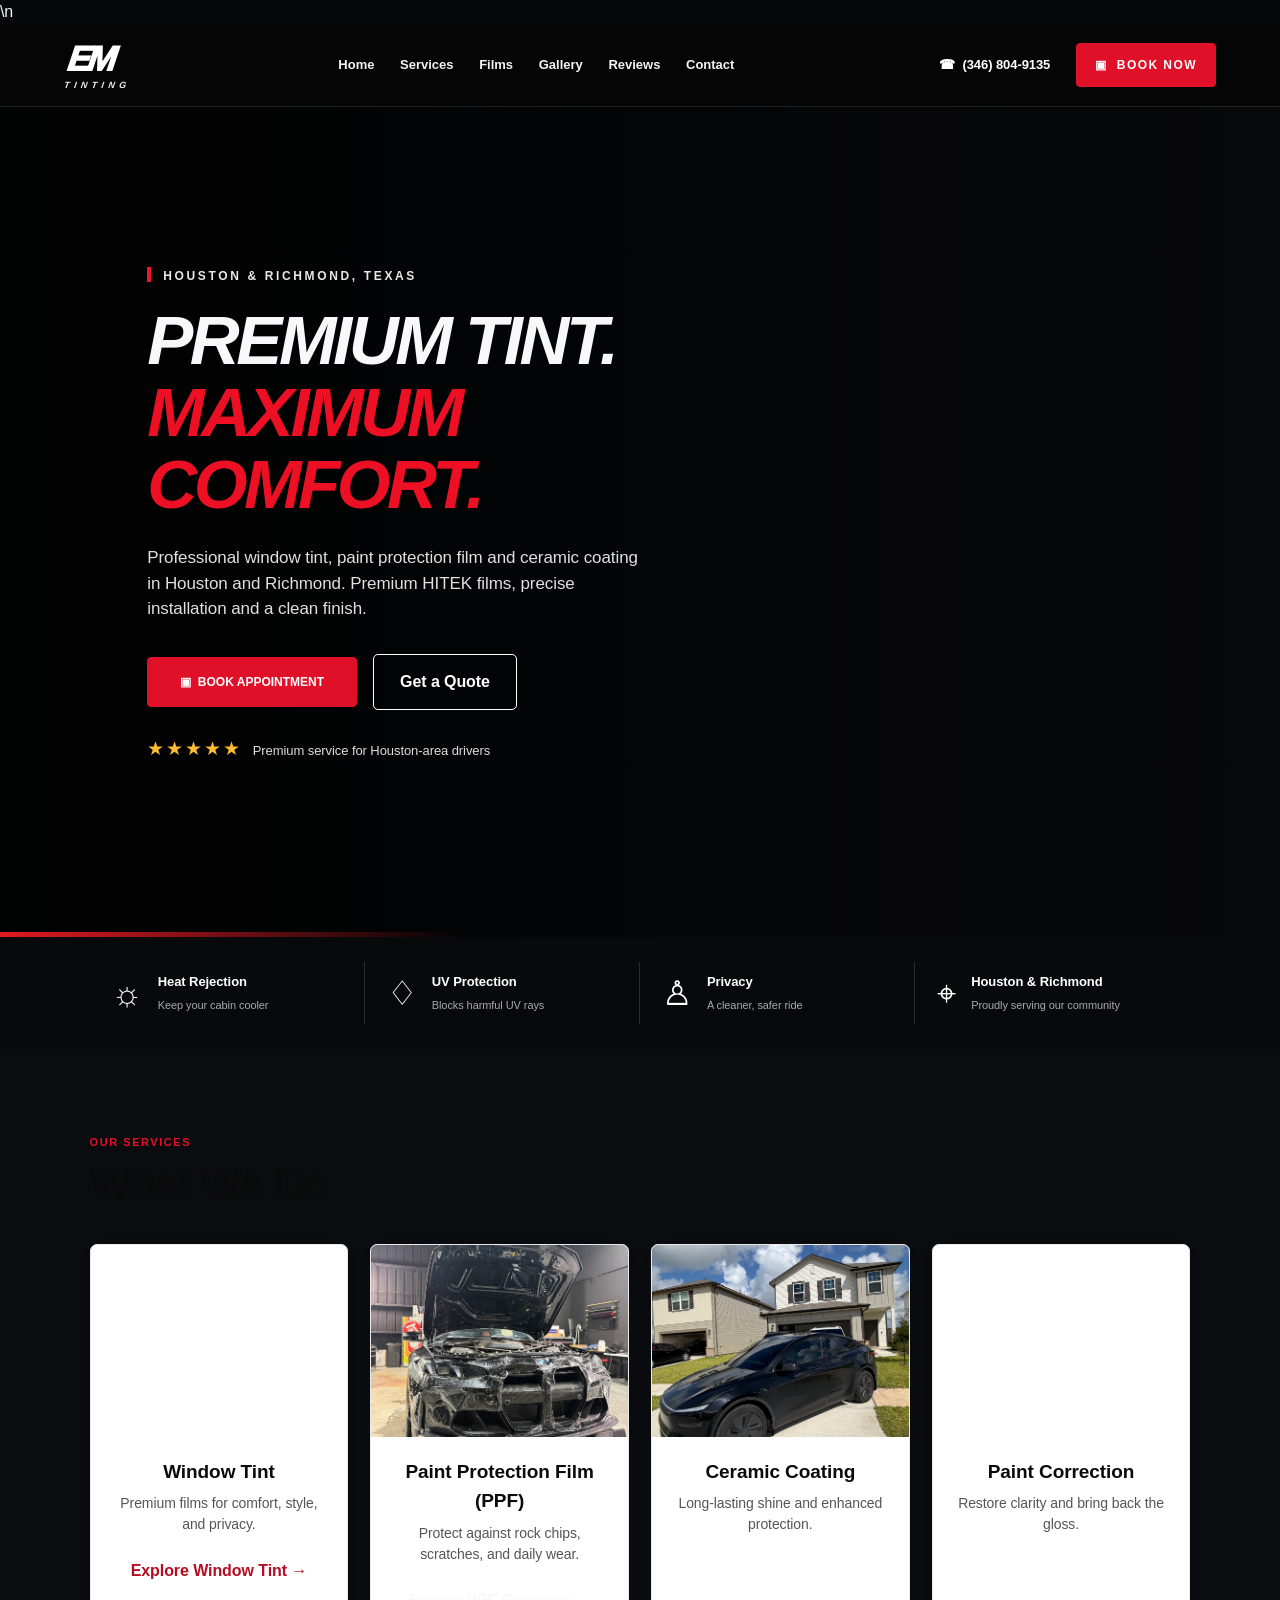
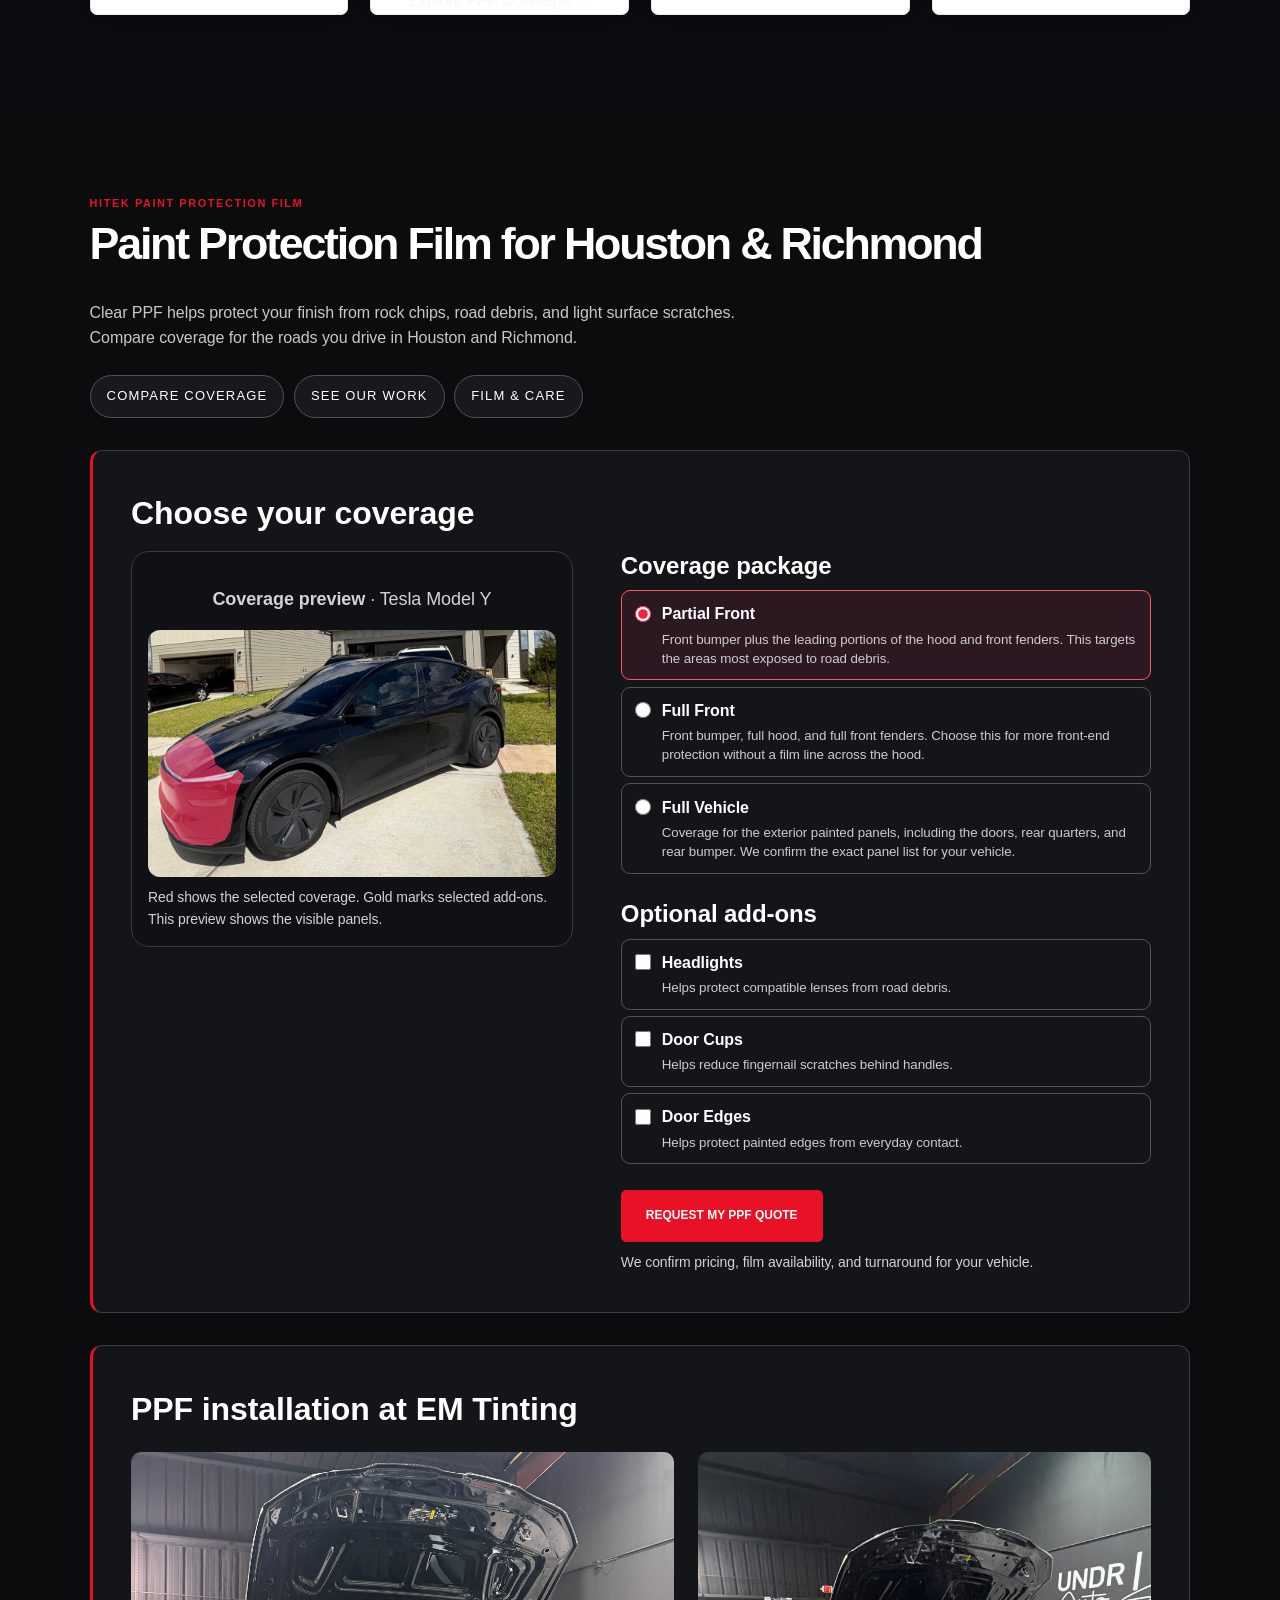
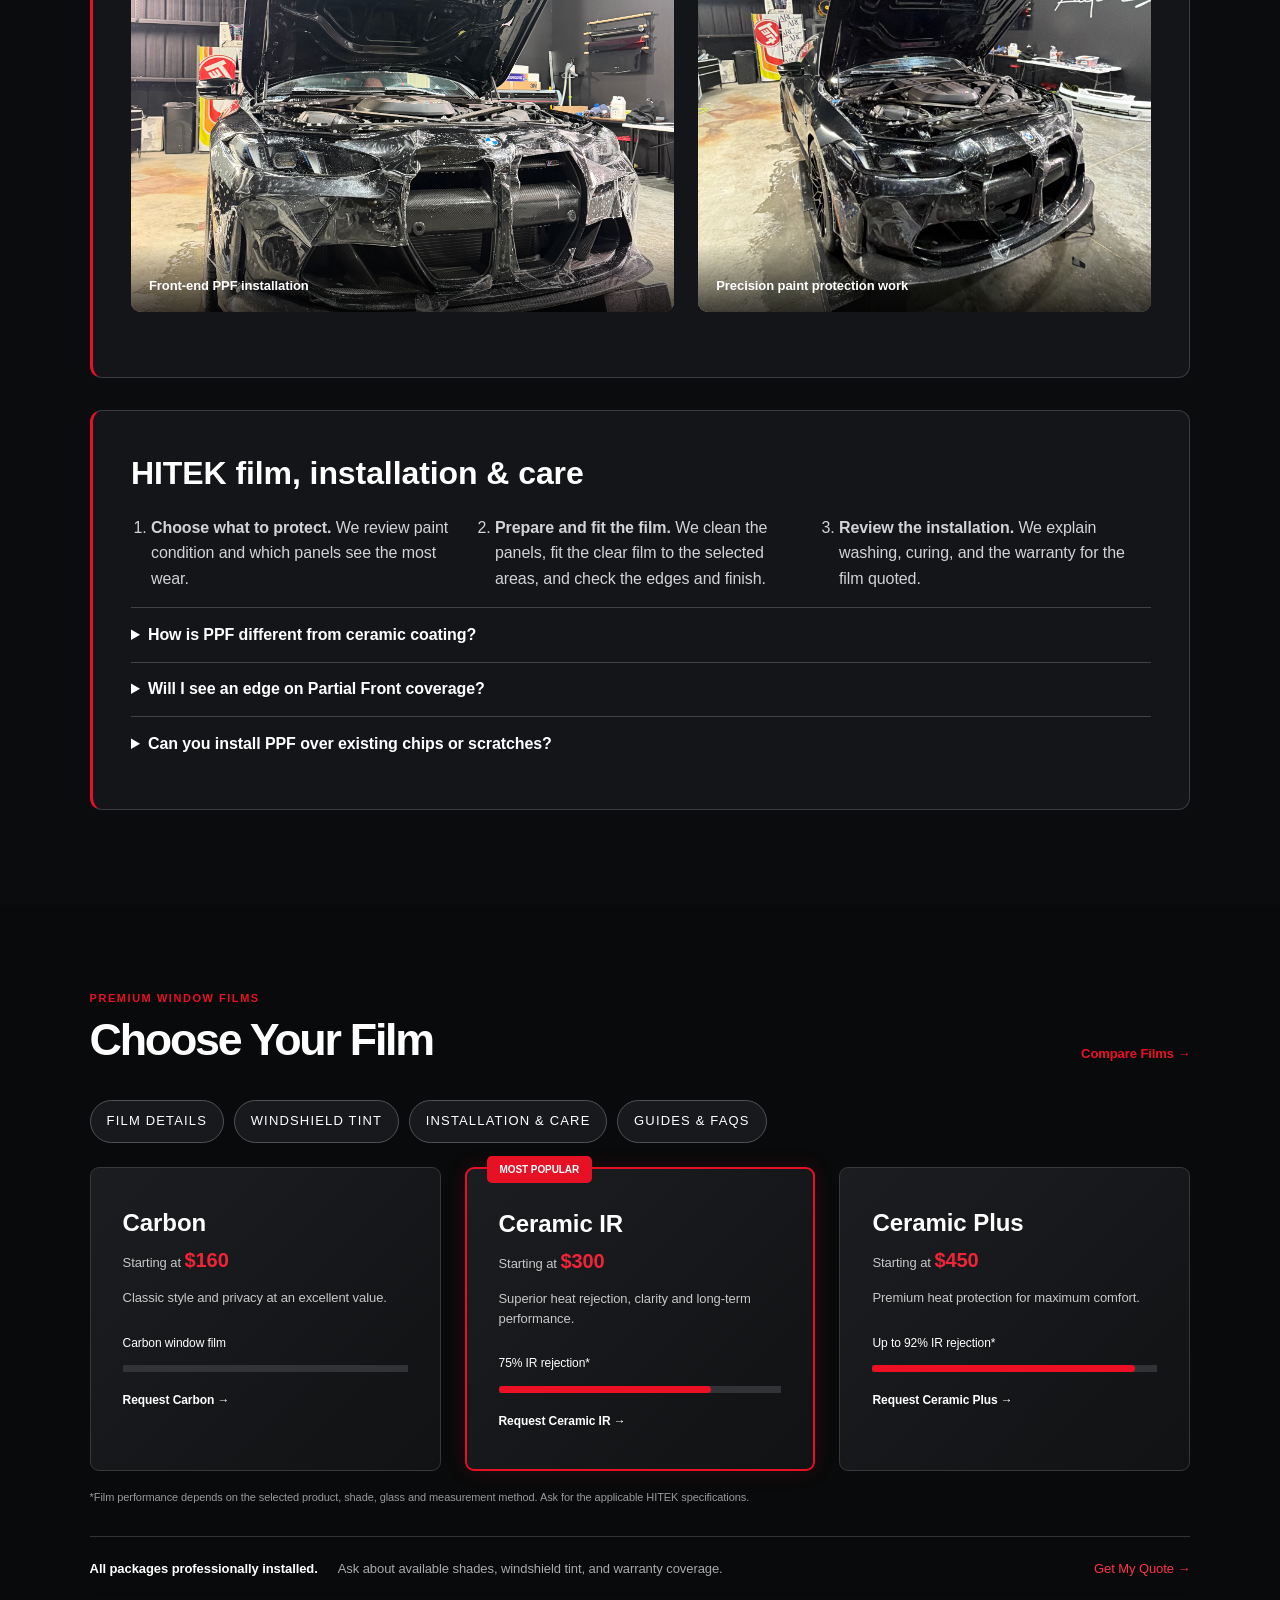
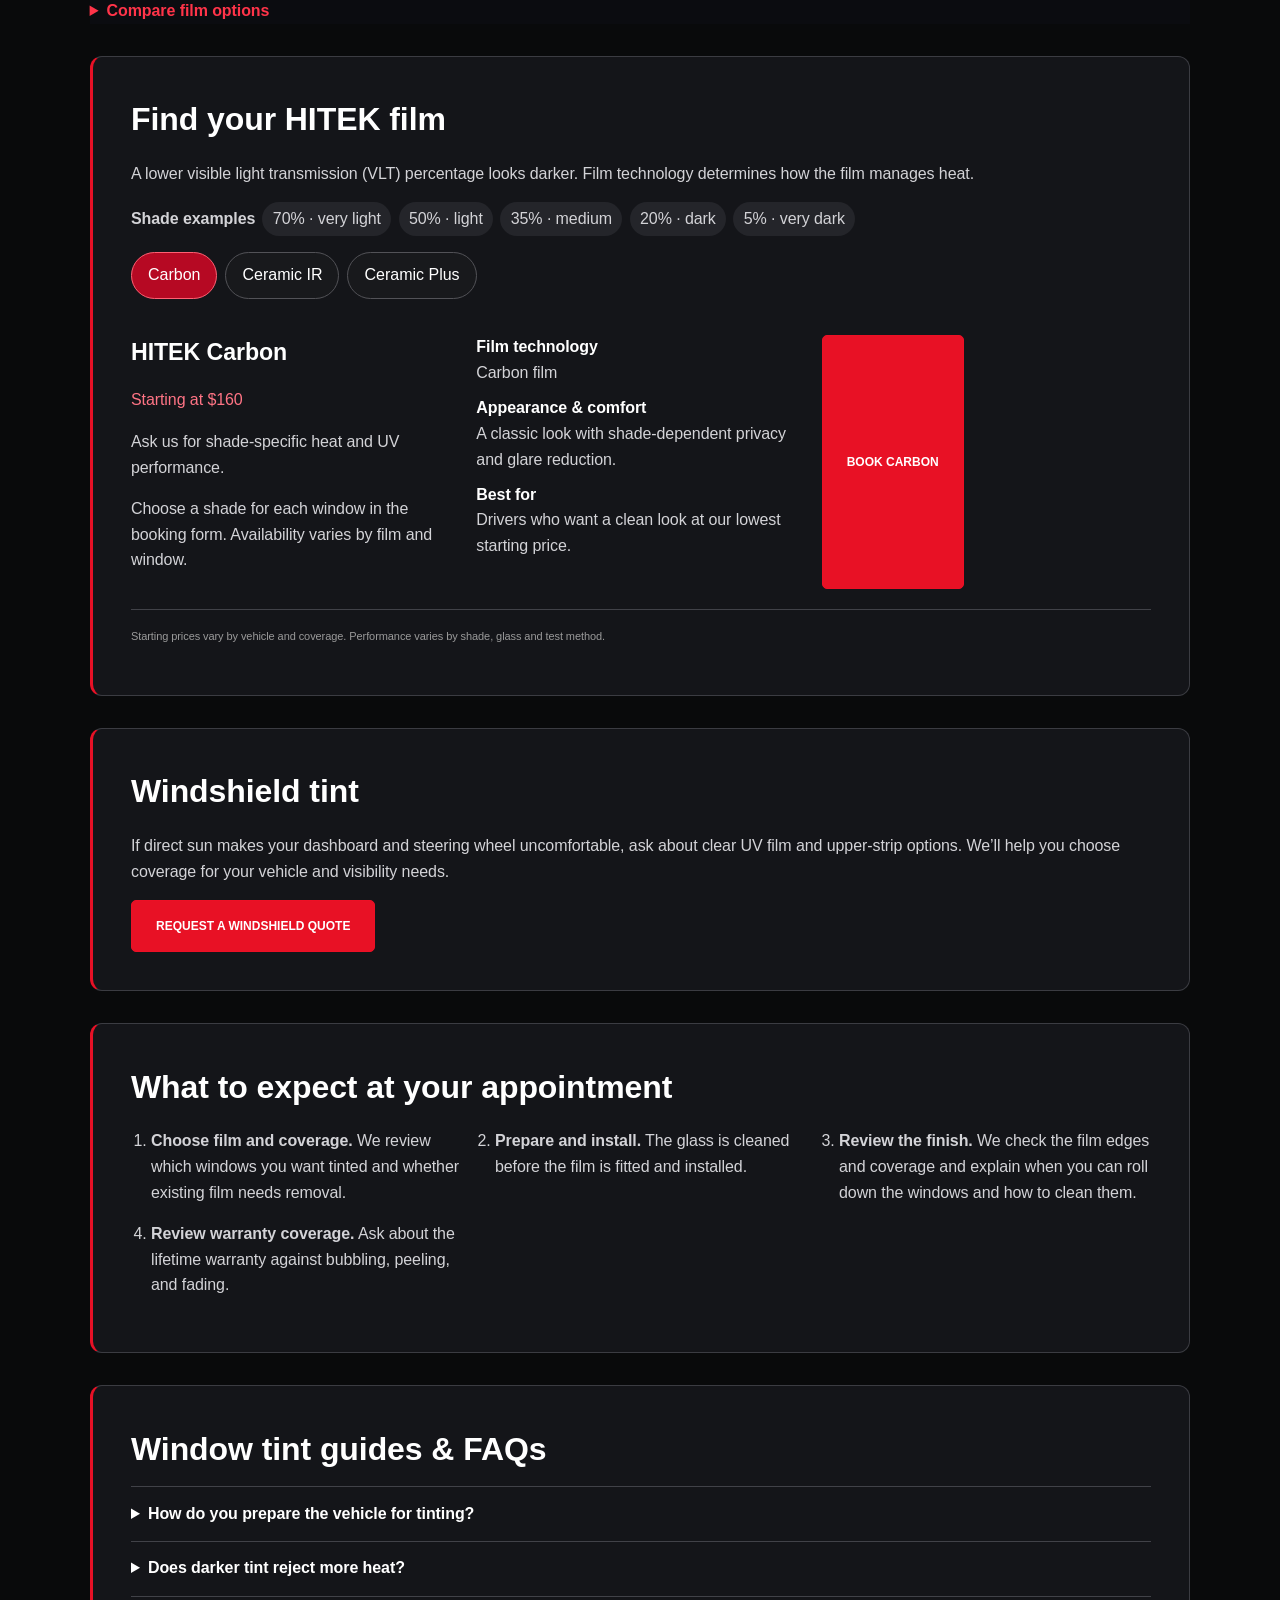
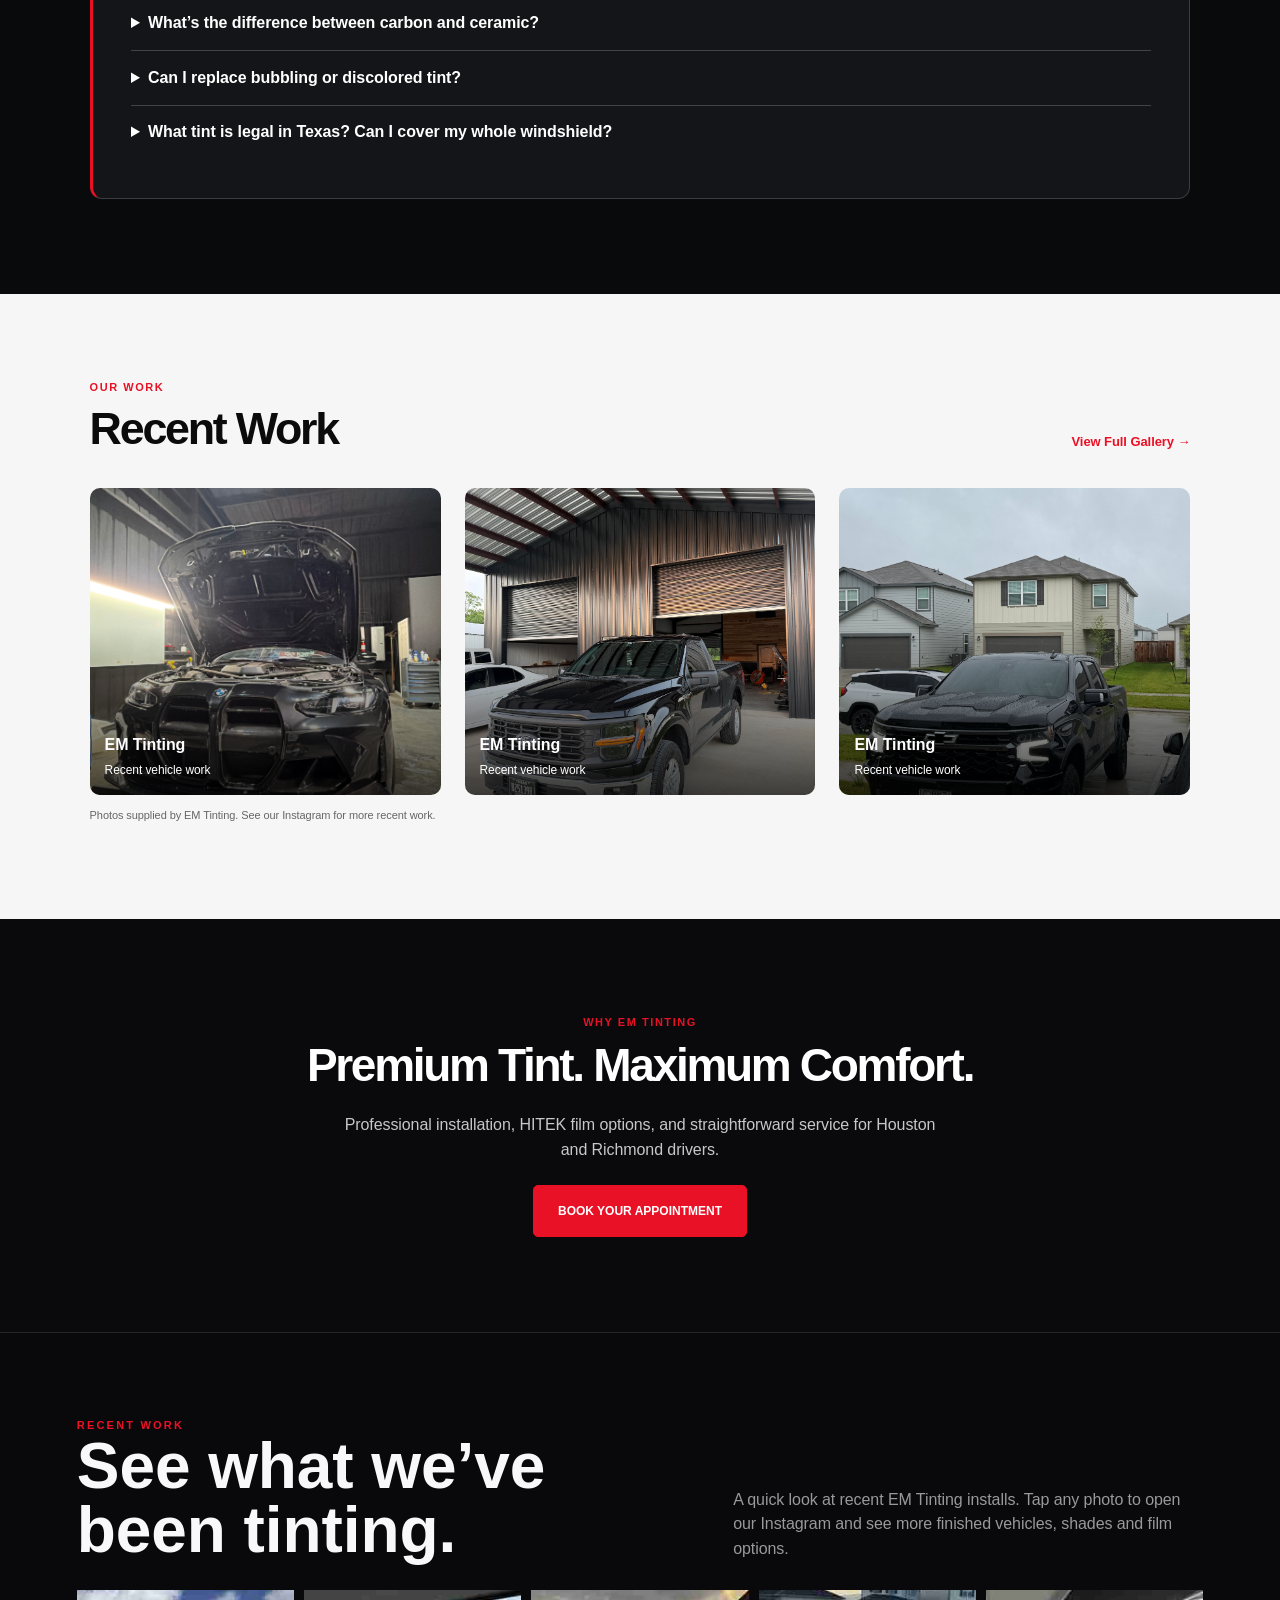
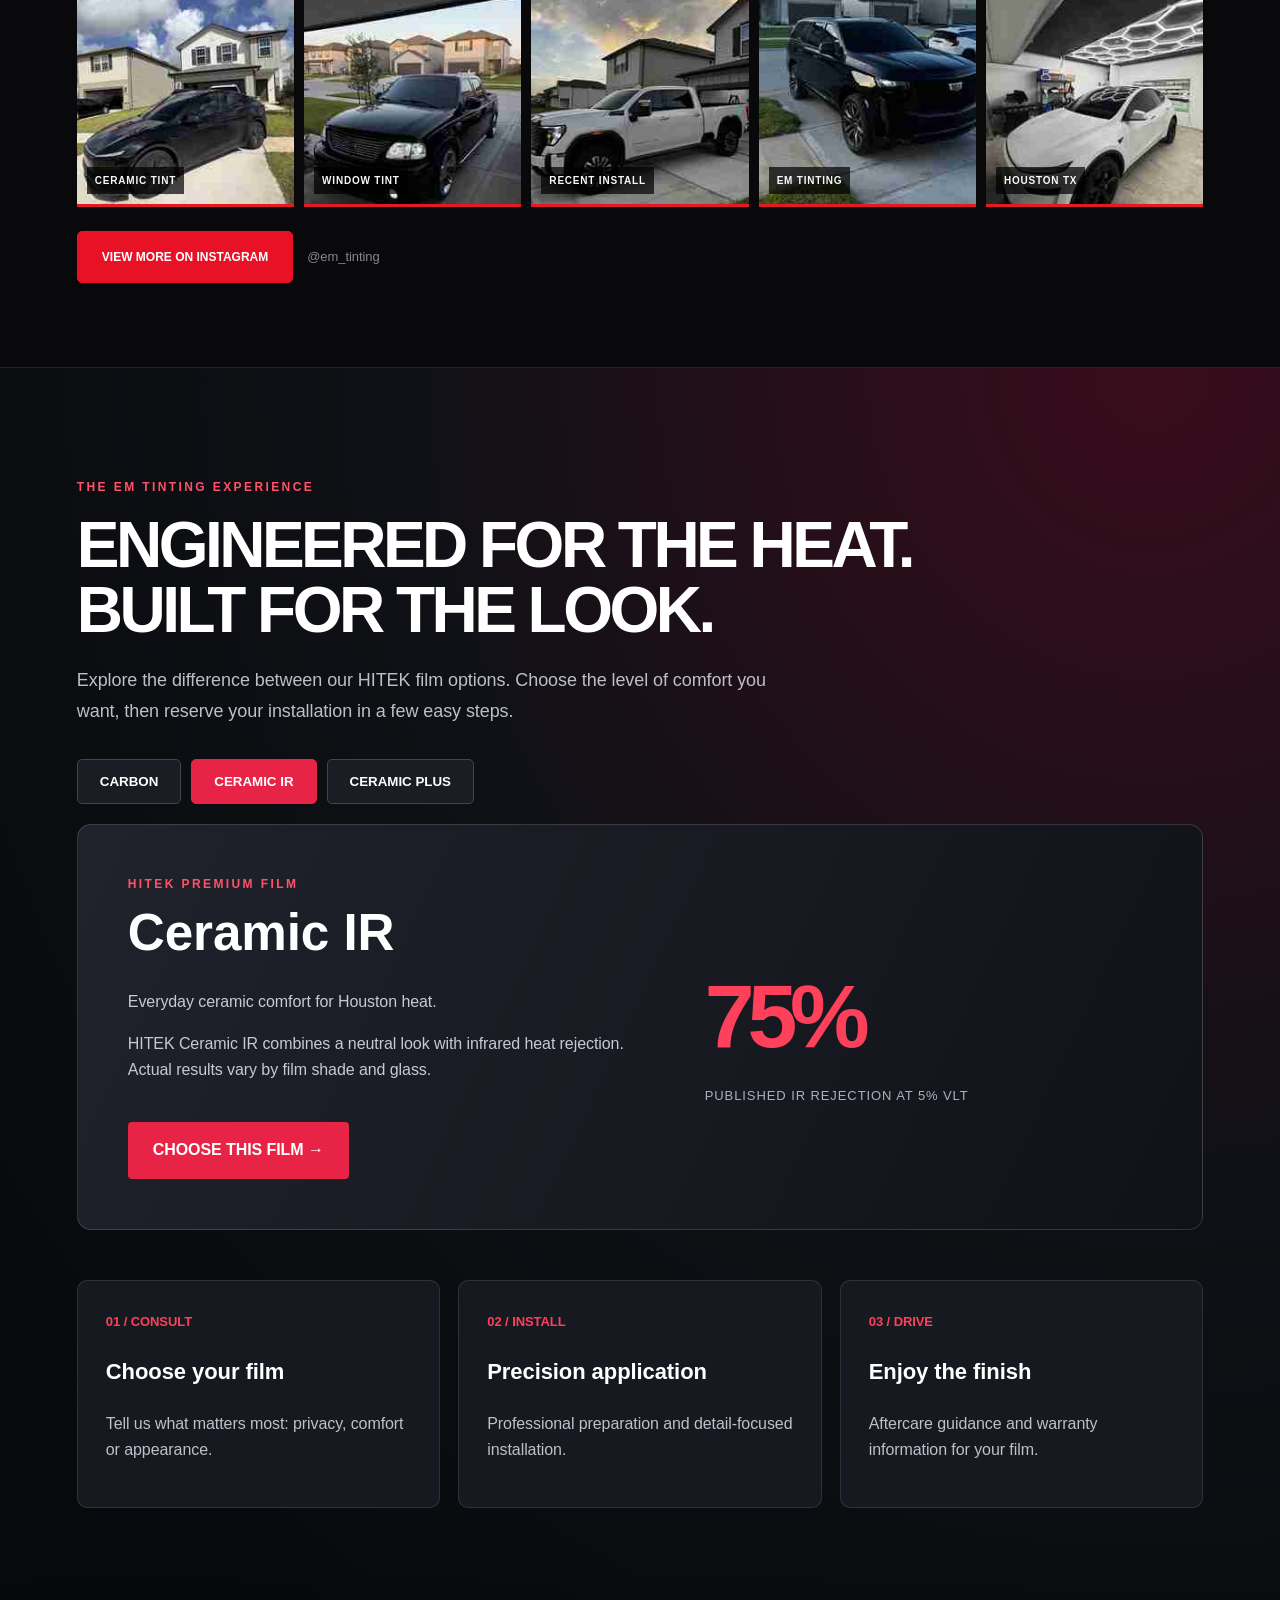
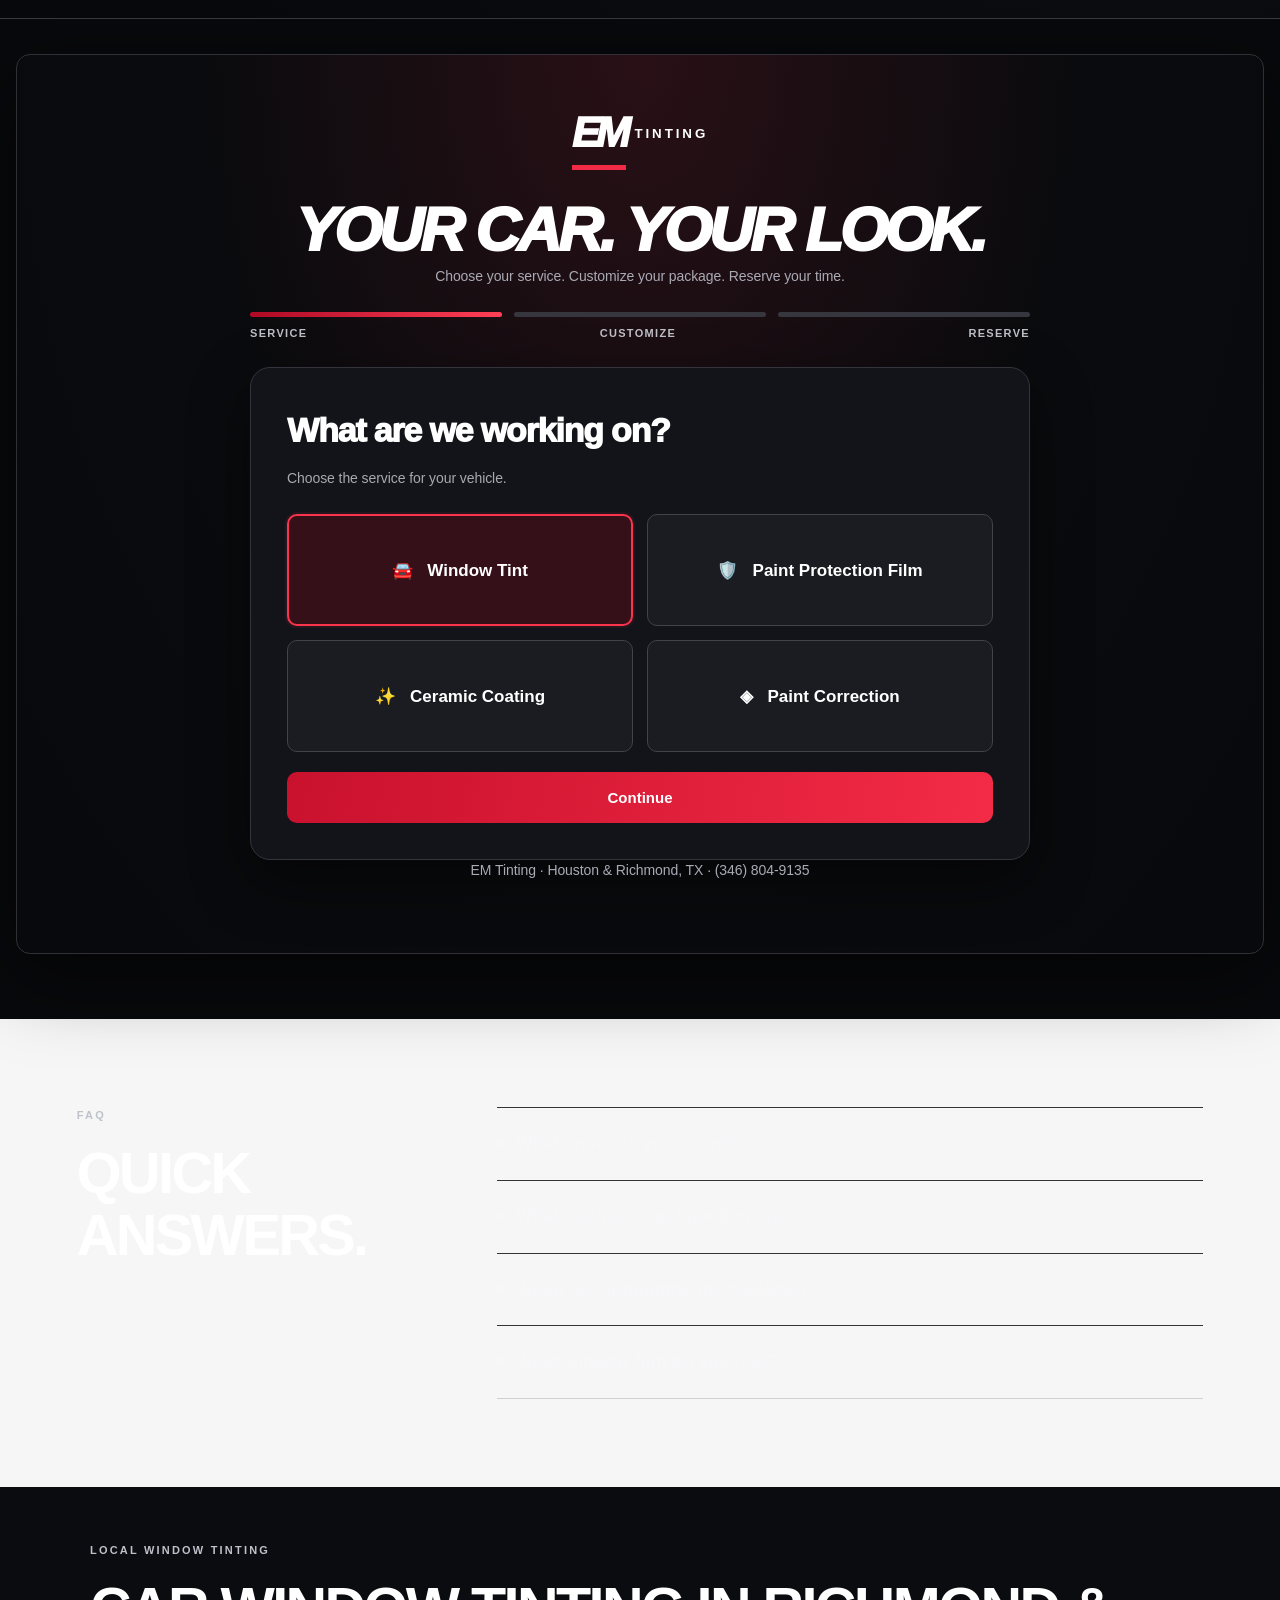
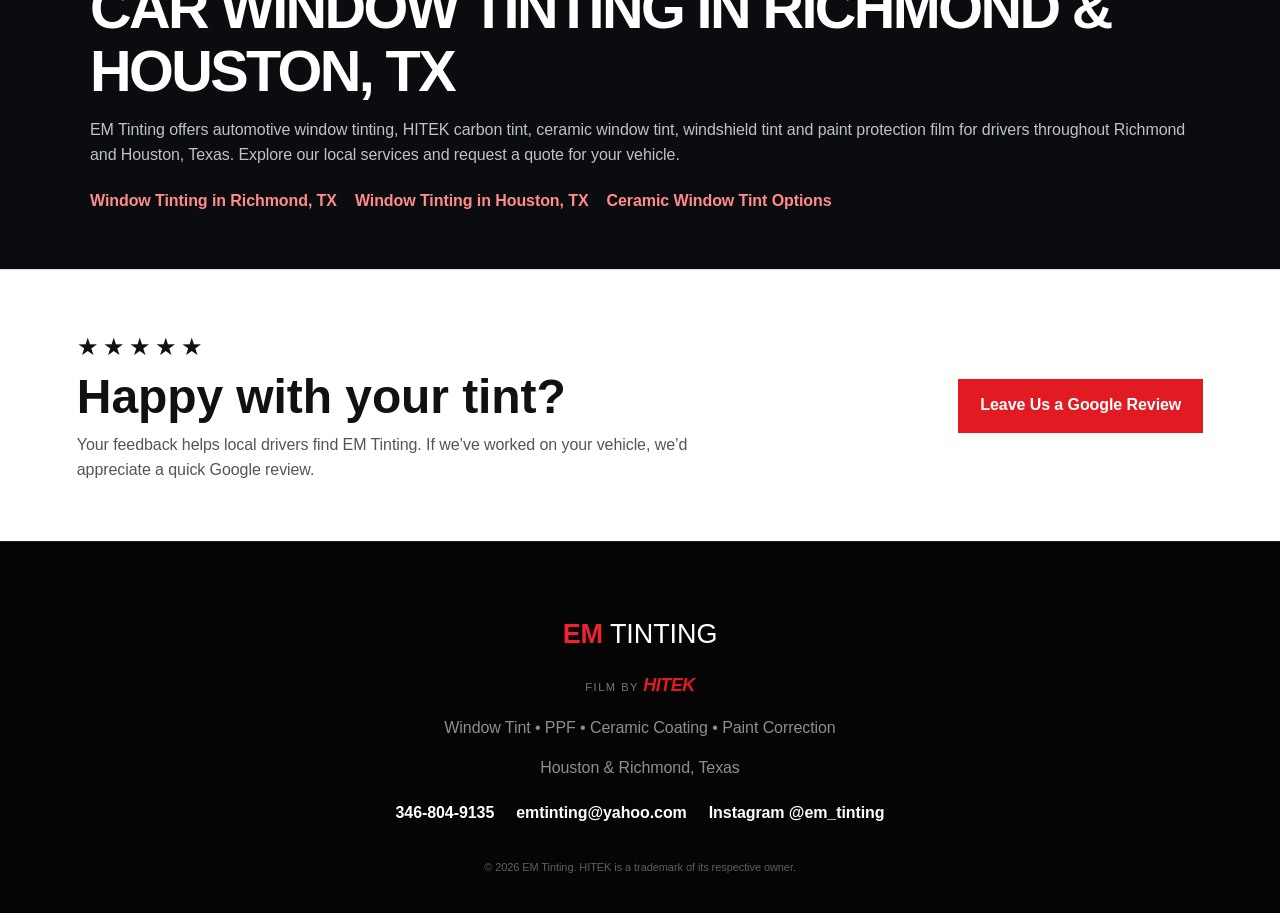
==== index.html @ 73569359 "Force browsers to load corrected PPF mobile CSS" ====
<!doctype html>
<html lang="en">
<head>
<style id="em-retired-sections-guard">#emPackageBuilder,#emTintVisualizer,.em360,.em-exact-ui{display:none!important}a[href="#emTintVisualizer"],a[href="#emPackageBuilder"]{display:none!important}</style><script id="em-retired-sections-cleanup">(function(){function clean(){document.querySelectorAll('#emPackageBuilder,#emTintVisualizer').forEach(function(e){e.remove()});document.querySelectorAll('a[href="#emTintVisualizer"],a[href="#emPackageBuilder"]').forEach(function(e){e.remove()})}if(document.readyState==='loading')document.addEventListener('DOMContentLoaded',clean);else clean();window.addEventListener('load',clean);var observer=new MutationObserver(function(){clean()});function start(){if(document.body)observer.observe(document.body,{childList:true,subtree:true})}if(document.readyState==='loading')document.addEventListener('DOMContentLoaded',start);else start()})();</script>

  <meta charset="utf-8">
  <meta name="viewport" content="width=device-width, initial-scale=1">
  <title>EM Tinting | Window Tinting in Houston & Richmond, TX</title>
  <meta name="description" content="Professional automotive window tinting in Houston and Richmond, TX. Explore HITEK ceramic tint, windshield tint and paint protection film. Request a quote.">
  <link rel="canonical" href="https://emtinting.com/">
  <meta name="robots" content="index,follow,max-image-preview:large">
  <meta property="og:type" content="website">
  <meta property="og:title" content="EM Tinting | Window Tinting in Houston & Richmond, TX">
  <meta property="og:description" content="Premium automotive tint, ceramic window film and paint protection film serving Houston and Richmond, Texas.">
  <meta property="og:url" content="https://emtinting.com/">
  <link rel="stylesheet" href="style.css?v=20261107-professional">
  <script type="application/ld+json">{"@context":"https://schema.org","@type":"AutomotiveBusiness","name":"EM Tinting","url":"https://emtinting.com/","telephone":"+1-346-804-9135","email":"emtinting@yahoo.com","sameAs":["https://www.instagram.com/em_tinting/"],"areaServed":["Houston, Texas","Richmond, Texas"],"description":"Professional automotive window tint, paint protection film, ceramic coating and paint correction with shop appointments.","openingHours":["Mo-Sa 18:00-18:30"],"priceRange":"Contact for quote"}</script>
<link rel="stylesheet" href="tint-photo-visualizer.css?v=20261107-1">
<link rel="stylesheet" href="tint-premium.css?v=20261107-fixshade4">
<link rel="stylesheet" href="site-visual-fix.css?v=20261107-glass-natural-9">
<style id="em-no-cartoon-fix">
#emTintVisualizer .em-shade-stage > svg:not(.bmw-window-mask),
#emTintVisualizer .em-shade-stage > .em-real-car-preview,
#emTintVisualizer .em-shade-stage > svg[viewBox="0 0 760 360"]{display:none!important;visibility:hidden!important;height:0!important;max-height:0!important;overflow:hidden!important}
#emTintVisualizer .em-shade-stage > .bmw-shade-stage{display:block!important}
</style>
<script id="em-remove-cartoon">
(function(){
function clean(){
const stage=document.querySelector('#emTintVisualizer .em-shade-stage');
if(!stage)return;
for(const child of Array.from(stage.children)){
if(child.matches('svg:not(.bmw-window-mask), .em-real-car-preview'))child.remove();
}
}
document.addEventListener('DOMContentLoaded',clean);
if(document.readyState!=='loading')clean();
const observer=new MutationObserver(clean);
observer.observe(document.documentElement,{childList:true,subtree:true});
})();
</script>
<link rel="stylesheet" href="em-red-refresh.css?v=20261111-red1">
<link rel="stylesheet" href="em-option3-red.css?v=20261111-full2">
<link rel="stylesheet" href="em-film-details.css?v=20261111-a">
<link rel="stylesheet" href="em-premium-complete.css?v=20261111-premium1">\n
<link rel="stylesheet" href="em-booking-wizard.css?v=20261111-emoriginal1">
<style id="em-remove-retired-widgets">#emTintVisualizer,#emPackageBuilder,.em360,.em-exact-ui{display:none!important}a[href="#emTintVisualizer"],a[href="#emPackageBuilder"]{display:none!important}</style>
<link rel="stylesheet" href="em-black-edition.css?v=20261111-black1">
<link rel="stylesheet" href="em-vehicle-selectors.css?v=20261112-2"><link rel="stylesheet" href="em-black-edition-2026.css?v=20261119-2"><link rel="stylesheet" href="em26-layout.css?v=20261119-1"><link rel="stylesheet" href="em26-mobile-fix.css?v=20261119-3"><link rel="stylesheet" href="em26-ppf-update.css?v=20261119-mobile4"><style>
.em26-film-request::after{content:"";position:absolute;inset:0;border-radius:inherit}
.em26-films article:has(.em26-film-request:is(:hover,:focus-visible)){outline:2px solid #ff3449;outline-offset:3px}
.em26-film-comparison{margin-top:1.25rem;scroll-margin-top:8rem}
.em26-film-comparison summary{cursor:pointer;font-weight:700;color:#ff3449}
.em26-film-comparison dt{font-weight:700;margin-top:1rem}
.em26-film-comparison dd{margin:0.25rem 0;color:#c8c8c8}
#book{scroll-margin-top:8rem}
</style>
<style>
.em26-tint-card{position:relative}
.em26-tint-service{display:inline-block;margin:0 0 1rem;color:#b70c23;font-weight:700}
.em26-tint-service::after{content:"";position:absolute;inset:0}
.em26-tint-card:focus-within{outline:2px solid #c91530;outline-offset:3px}
#film,.em26-tint-block{scroll-margin-top:8rem}
.em26-tint-nav{display:flex;gap:.6rem;flex-wrap:wrap;margin:0 0 1.5rem}
.em26-tint-nav a,#emFilmPicker button{color:#fff;background:#18191c;border:1px solid #525257;border-radius:999px;padding:.65rem 1rem;text-decoration:none;font:inherit}
.em26-tint-block{margin-top:2rem;padding:clamp(1rem,3vw,2.5rem);background:#141519;border:1px solid #3b3c42;border-left:3px solid #e71126;border-radius:12px}
.em26-tint-block h3{font-size:clamp(1.35rem,3vw,2rem);margin:0 0 .75rem}
.em26-tint-block p,.em26-tint-block dd,.em26-tint-process li{color:#d3d3d7;line-height:1.6}
#emFilmPicker:not([hidden]){display:flex;flex-wrap:wrap;gap:.5rem;margin:1rem 0}
#emFilmPicker button{cursor:pointer}
#emFilmPicker button[aria-pressed="true"]{background:#b60923;border-color:#ff6073}
.em26-tint-profile:not([hidden]){display:grid;grid-template-columns:repeat(auto-fit,minmax(min(100%,18rem),1fr));gap:1rem;padding:1.25rem 0;border-bottom:1px solid #414248}
.em26-tint-profile h4{font-size:1.45rem;margin:0}
.em26-tint-profile .em26-tint-price,#tint-guides a{color:#ff7485}
.em26-tint-profile meter{width:min(100%,19rem);height:.85rem;accent-color:#ff3449}
.em26-tint-shades{display:flex;flex-wrap:wrap;align-items:center;gap:.45rem}
.em26-tint-shades span{background:#24252a;border-radius:999px;padding:.25rem .65rem}
.em26-tint-profile dl{margin:0}
.em26-tint-profile dt{font-weight:700}
.em26-tint-profile dd{margin:0 0 .65rem}
.em26-tint-profile .btn{justify-self:start}
.em26-tint-process{display:grid;grid-template-columns:repeat(auto-fit,minmax(min(100%,16rem),1fr));gap:1rem 2rem;padding-left:1.25rem}
#tint-guides details{border-top:1px solid #414248;padding:.9rem 0}
#tint-guides summary{cursor:pointer;font-weight:700}
</style>
<style>
#ppf-showcase{scroll-margin-top:8rem}
.em26-ppf-card{position:relative}
.em26-ppf-card .em26-ppf-link::after{content:"";position:absolute;inset:0}
.em26-ppf-card:focus-within{outline:2px solid #d81b33;outline-offset:3px}
.em26-ppf-builder{display:grid;grid-template-columns:minmax(0,1fr) minmax(0,1.2fr);gap:clamp(1rem,4vw,3rem);align-items:start}
.em26-ppf-preview{background:#101115;border:1px solid #393b43;border-radius:18px;padding:1rem;text-align:center}
.em26-ppf-map{position:relative;aspect-ratio:826 / 500;isolation:isolate;overflow:hidden;border-radius:12px;background:#24262a}
.em26-ppf-map img{position:absolute;top:-94%;left:0;width:100%;height:auto;max-width:none;display:block;image-orientation:from-image}
.em26-ppf-map span{position:absolute;inset:0;pointer-events:none;opacity:0;background:#ff234e;mix-blend-mode:screen;transition:opacity .18s ease}
.em26-ppf-map .ppf-bumper{clip-path:polygon(2.91% 53.80%,3.87% 56.80%,5.93% 59.60%,8.11% 61.80%,12.83% 61.80%,17.92% 60.20%,21.31% 58.40%,22.03% 56.80%,23.61% 59.20%,21.67% 66.60%,20.94% 73.60%,20.22% 81.60%,18.89% 85.20%,15.50% 87.40%,10.53% 87.20%,7.14% 85.00%,4.84% 80.60%,3.39% 75.60%,2.42% 69.60%,2.30% 62.00%)}
.em26-ppf-map .ppf-hood{clip-path:polygon(3.51% 51.80%,6.30% 47.00%,12.11% 41.20%,18.40% 36.20%,27.00% 31.20%,30.27% 31.20%,33.90% 33.00%,39.59% 35.20%,37.05% 38.00%,31.84% 41.20%,27.00% 45.00%,22.64% 49.00%,17.80% 53.40%,13.08% 58.00%,7.99% 60.00%,6.30% 58.60%,4.84% 56.40%)}
.em26-ppf-map .ppf-partialHood{clip-path:polygon(3.51% 51.80%,6.30% 47.00%,11.02% 42.40%,12.95% 44.20%,14.65% 46.80%,15.98% 49.60%,16.59% 54.40%,12.71% 58.20%,7.99% 60.00%,6.30% 58.60%,4.84% 56.40%)}
.em26-ppf-map .ppf-fender{clip-path:polygon(7.63% 60.20%,13.32% 57.80%,19.01% 52.80%,23.24% 48.80%,26.88% 45.80%,33.05% 41.20%,39.71% 35.40%,45.52% 35.40%,47.46% 37.60%,47.34% 45.20%,46.00% 50.80%,47.58% 61.40%,47.58% 71.40%,45.88% 75.40%,46.37% 67.00%,45.28% 60.40%,42.98% 55.40%,39.10% 52.00%,34.99% 50.60%,30.63% 51.60%,27.12% 54.20%,24.82% 57.80%,22.15% 63.20%,23.24% 59.00%,21.67% 59.00%,18.04% 61.00%,13.08% 62.60%)}
.em26-ppf-map .ppf-partialFender{clip-path:polygon(7.87% 60.20%,12.83% 58.00%,16.71% 54.80%,18.52% 56.40%,19.73% 58.40%,17.80% 60.20%,12.83% 61.60%,8.23% 62.00%)}
.em26-ppf-map .ppf-side{clip-path:polygon(47.58% 37.40%,53.87% 35.20%,61.38% 32.20%,68.40% 29.00%,74.33% 25.80%,78.93% 22.40%,81.84% 20.60%,84.14% 20.20%,85.84% 22.00%,86.80% 27.00%,87.53% 32.80%,86.92% 36.40%,85.23% 34.20%,83.05% 33.00%,81.48% 34.20%,79.78% 37.80%,78.81% 43.00%,78.45% 51.00%,76.03% 54.40%,69.61% 58.80%,61.14% 64.20%,54.00% 69.60%,48.06% 74.40%,48.31% 67.80%,47.82% 61.60%,47.09% 57.00%,45.64% 50.80%,46.97% 45.00%)}
.em26-ppf-map .ppf-roof{clip-path:polygon(42.37% 13.80%,47.58% 10.80%,53.75% 10.60%,59.20% 10.20%,66.83% 9.40%,73.24% 11.00%,77.85% 12.80%,81.72% 16.20%,83.90% 19.20%,84.14% 20.80%,82.32% 20.20%,79.06% 17.20%,75.30% 14.80%,70.82% 13.00%,66.46% 12.60%,62.23% 13.00%,58.23% 14.60%,53.63% 18.00%,49.03% 23.60%,46.00% 28.60%,43.46% 33.20%,42.25% 34.80%,41.40% 34.00%,43.70% 29.00%,46.73% 24.20%,49.88% 20.00%,53.87% 15.80%,56.54% 14.20%,53.03% 12.40%,48.31% 12.40%,45.28% 13.20%)}
.em26-ppf-map .ppf-lights{clip-path:polygon(4.12% 56.20%,6.05% 58.60%,7.99% 60.60%,13.44% 60.40%,17.92% 59.00%,21.55% 56.40%,20.94% 58.80%,17.92% 60.80%,12.71% 62.80%,7.75% 62.80%,5.69% 61.00%,4.12% 58.60%)}
.em26-ppf-map .ppf-cups{clip-path:polygon(59.81% 33.60%,62.95% 32.00%,63.20% 33.80%,59.93% 35.60%)}
.em26-ppf-map .ppf-edges{clip-path:polygon(68.77% 31.00%,69.25% 31.00%,68.89% 58.20%,68.28% 58.60%)}
.em26-ppf-map .ppf-bumper,
.em26-ppf-map[data-coverage="partial"] :is(.ppf-partialHood,.ppf-partialFender),
.em26-ppf-map:is([data-coverage="front"],[data-coverage="full"]) :is(.ppf-hood,.ppf-fender),
.em26-ppf-map[data-coverage="full"] :is(.ppf-side,.ppf-roof){opacity:.68}
.em26-ppf-builder:has(input[value="Headlights"]:checked) .ppf-lights,
.em26-ppf-builder:has(input[value="Door Cups"]:checked) .ppf-cups,
.em26-ppf-builder:has(input[value="Door Edges"]:checked) .ppf-edges{opacity:1;background:#ffd374;mix-blend-mode:normal}
@media(prefers-reduced-motion:reduce){.em26-ppf-map span{transition:none}}
.em26-ppf-options{border:0;padding:0;margin:0 0 1.2rem;min-width:0}
.em26-ppf-options legend{font-weight:700;margin-bottom:.6rem;padding:0}
.em26-ppf-options label{display:flex;gap:.7rem;align-items:flex-start;padding:.7rem .8rem;margin-bottom:.4rem;border:1px solid #525257;border-radius:9px;cursor:pointer}
.em26-ppf-options label:has(input:checked){border-color:#ff536a;background:#2c1820}
.em26-ppf-options input{width:1rem!important;height:1rem!important;margin:.2rem 0 0!important;flex:none;accent-color:#f22442}
.em26-ppf-options small{display:block;color:#ccc;line-height:1.45;margin-top:.15rem}
.em26-ppf-legend{font-size:.85rem;margin:.65rem 0 0}
.em26-ppf-faq details{border-top:1px solid #414248;padding:.9rem 0}
.em26-ppf-faq summary{cursor:pointer;font-weight:700}
@media(max-width:740px){.em26-ppf-builder{grid-template-columns:1fr}}
</style>
</head>
<body>
<header class="site-header em26-header">
<a class="brand" href="#top"><span class="brand-em">EM</span><span>TINTING</span></a>
<nav aria-label="Main navigation"><a href="#top">Home</a><a href="#services">Services</a><a href="#film">Films</a><a href="#gallery">Gallery</a><a href="#reviews">Reviews</a><a href="#book">Contact</a></nav>
<a class="em26-phone" href="tel:+13468049135">☎ &nbsp;(346) 804-9135</a><a class="btn btn-small" href="#book">▣ &nbsp;Book Now</a>
</header>
<main id="top">
<section class="hero em26-hero">
<div class="hero-overlay"></div><div class="hero-content">
<p class="kicker">HOUSTON &amp; RICHMOND, TEXAS</p>
<h1>Premium Window Tint.<br><span>Maximum Comfort.</span></h1>
<p class="hero-copy">Automotive Tint &nbsp;|&nbsp; Paint Protection Film (PPF) &nbsp;|&nbsp; Professional Installation</p>
<div class="hero-actions"><a class="btn" href="#book">▣ &nbsp;Book Appointment</a><a class="em26-outline" href="#book">Get a Quote</a></div>
<p class="em26-trust"><span>★★★★★</span> &nbsp; Premium service for Houston-area drivers</p>
</div></section>
<section class="em26-benefits" aria-label="Tint benefits">
<div><b>☼</b><span><strong>Heat Rejection</strong><small>Keep your cabin cooler</small></span></div>
<div><b>♢</b><span><strong>UV Protection</strong><small>Blocks harmful UV rays</small></span></div>
<div><b>♙</b><span><strong>Privacy</strong><small>A cleaner, safer ride</small></span></div>
<div><b>⌖</b><span><strong>Houston &amp; Richmond</strong><small>Proudly serving our community</small></span></div>
</section>
<section id="services" class="em26-section em26-light"><p class="em26-eyebrow">OUR SERVICES</p><h2>What We Do</h2>
<div class="em26-services">
<article class="em26-tint-card"><div class="em26-service-photo" style="background-image:url('https://images.unsplash.com/photo-1492144534655-ae79c964c9d7?auto=format&fit=crop&w=800&q=80')"></div><h3>Window Tint</h3><p>Premium films for comfort, style, and privacy.</p><a class="em26-tint-service" href="#film">Explore Window Tint →</a></article>
<article class="em26-ppf-card"><div class="em26-service-photo em26-ppf-photo" role="img" aria-label="Black BMW receiving front-end paint protection film"></div><h3>Paint Protection Film (PPF)</h3><p>Protect against rock chips, scratches, and daily wear.</p><a href="#ppf-showcase" class="em26-ppf-link">Explore PPF Coverage →</a></article>
<article><div class="em26-service-photo em26-coating-photo"></div><h3>Ceramic Coating</h3><p>Long-lasting shine and enhanced protection.</p></article>
<article><div class="em26-service-photo" style="background-image:url('https://images.unsplash.com/photo-1603386329225-868f9b1ee6c9?auto=format&fit=crop&w=800&q=80')"></div><h3>Paint Correction</h3><p>Restore clarity and bring back the gloss.</p></article>
</div></section>
<section id="ppf-showcase" class="em26-section em26-ppf-showcase" aria-labelledby="ppf-title">
  <p class="em26-eyebrow">HITEK PAINT PROTECTION FILM</p>
  <h2 id="ppf-title">Paint Protection Film for Houston &amp; Richmond</h2>
  <p class="em26-ppf-intro">Clear PPF helps protect your finish from rock chips, road debris, and light surface scratches. Compare coverage for the roads you drive in Houston and Richmond.</p>
  <nav class="em26-tint-nav" aria-label="PPF sections"><a href="#ppf-coverage">Compare coverage</a><a href="#ppf-work">See our work</a><a href="#ppf-care">Film &amp; care</a></nav>
  <div id="ppf-coverage" class="em26-tint-block">
    <h3>Choose your coverage</h3>
    <div class="em26-ppf-builder">
      <div class="em26-ppf-preview">
        <p><strong>Coverage preview</strong> · Tesla Model Y</p>
        <div class="em26-ppf-map" data-coverage="partial">
          <img src="media/IMG_9175.jpeg" loading="lazy" alt="Front three-quarter view of a black Tesla Model Y with the selected PPF coverage highlighted">
          <span class="ppf-bumper" aria-hidden="true"></span>
          <span class="ppf-hood" aria-hidden="true"></span>
          <span class="ppf-partialHood" aria-hidden="true"></span>
          <span class="ppf-fender" aria-hidden="true"></span>
          <span class="ppf-partialFender" aria-hidden="true"></span>
          <span class="ppf-side" aria-hidden="true"></span>
          <span class="ppf-roof" aria-hidden="true"></span>
          <span class="ppf-lights" aria-hidden="true"></span>
          <span class="ppf-cups" aria-hidden="true"></span>
          <span class="ppf-edges" aria-hidden="true"></span>
        </div>
        <p class="em26-ppf-legend">Red shows the selected coverage. Gold marks selected add-ons. This preview shows the visible panels.</p>
      </div>
      <div>
        <fieldset class="em26-ppf-options"><legend>Coverage package</legend>
          <label><input type="radio" name="ppf-coverage" value="Partial Front" data-preview="partial" checked><span><strong>Partial Front</strong><small>Front bumper plus the leading portions of the hood and front fenders. This targets the areas most exposed to road debris.</small></span></label>
          <label><input type="radio" name="ppf-coverage" value="Full Front" data-preview="front"><span><strong>Full Front</strong><small>Front bumper, full hood, and full front fenders. Choose this for more front-end protection without a film line across the hood.</small></span></label>
          <label><input type="radio" name="ppf-coverage" value="Full Vehicle" data-preview="full"><span><strong>Full Vehicle</strong><small>Coverage for the exterior painted panels, including the doors, rear quarters, and rear bumper. We confirm the exact panel list for your vehicle.</small></span></label>
        </fieldset>
        <fieldset class="em26-ppf-options em26-ppf-extras"><legend>Optional add-ons</legend>
          <label><input type="checkbox" name="ppf-addon" value="Headlights"><span><strong>Headlights</strong><small>Helps protect compatible lenses from road debris.</small></span></label>
          <label><input type="checkbox" name="ppf-addon" value="Door Cups"><span><strong>Door Cups</strong><small>Helps reduce fingernail scratches behind handles.</small></span></label>
          <label><input type="checkbox" name="ppf-addon" value="Door Edges"><span><strong>Door Edges</strong><small>Helps protect painted edges from everyday contact.</small></span></label>
        </fieldset>
        <a class="btn" href="#book" data-ppf-quote>Request My PPF Quote</a>
        <p class="em26-ppf-legend">We confirm pricing, film availability, and turnaround for your vehicle.</p>
      </div>
    </div>
  </div>
  <div id="ppf-work" class="em26-tint-block"><h3>PPF installation at EM Tinting</h3><div class="em26-ppf-gallery"><figure><img src="media/IMG_1540.jpeg" loading="lazy" alt="Front view of black BMW during paint protection film installation"><figcaption>Front-end PPF installation</figcaption></figure><figure><img src="media/IMG_1539.jpeg" loading="lazy" alt="Angled view of black BMW during paint protection film installation"><figcaption>Precision paint protection work</figcaption></figure></div></div>
  <div id="ppf-care" class="em26-tint-block">
    <h3>HITEK film, installation &amp; care</h3>
    <ol class="em26-tint-process">
      <li><strong>Choose what to protect.</strong> We review paint condition and which panels see the most wear.</li>
      <li><strong>Prepare and fit the film.</strong> We clean the panels, fit the clear film to the selected areas, and check the edges and finish.</li>
      <li><strong>Review the installation.</strong> We explain washing, curing, and the warranty for the film quoted.</li>
    </ol>
    <div class="em26-ppf-faq">
      <details><summary>How is PPF different from ceramic coating?</summary><p>PPF is a physical film that helps protect covered panels from chips and light abrasion. Ceramic coating can make a surface easier to clean and adds gloss.</p></details>
      <details><summary>Will I see an edge on Partial Front coverage?</summary><p>A film edge may be visible where the partial hood and fender coverage ends. Full Front covers the entire hood and front fenders.</p></details>
      <details><summary>Can you install PPF over existing chips or scratches?</summary><p>We assess existing damage first. Film follows the surface underneath, so visible defects may need attention before installation.</p></details>
    </div>
  </div>
</section>
<section id="film" class="em26-section em26-dark"><p class="em26-eyebrow">PREMIUM WINDOW FILMS</p><div class="em26-heading"><h2>Choose Your Film</h2><a href="#compare">Compare Films →</a></div>
<nav class="em26-tint-nav" aria-label="Window tint sections"><a href="#film-selector">Film details</a><a href="#windshield-tint">Windshield tint</a><a href="#tint-installation">Installation &amp; care</a><a href="#tint-guides">Guides &amp; FAQs</a></nav>
<div class="em26-films">
<article><h3>Carbon</h3><p class="em26-price">Starting at <b>$160</b></p><p>Classic style and privacy at an excellent value.</p><div class="em26-meter"><span>Carbon window film</span></div><a class="em26-film-request" href="#book" data-request-film="HITEK Carbon">Request Carbon →</a></article>
<article class="em26-featured"><div class="em26-popular">MOST POPULAR</div><h3>Ceramic IR</h3><p class="em26-price">Starting at <b>$300</b></p><p>Superior heat rejection, clarity and long-term performance.</p><div class="em26-meter"><span>75% IR rejection*</span><i style="width:75%"></i></div><a class="em26-film-request" href="#book" data-request-film="HITEK Ceramic IR">Request Ceramic IR →</a></article>
<article><h3>Ceramic Plus</h3><p class="em26-price">Starting at <b>$450</b></p><p>Premium heat protection for maximum comfort.</p><div class="em26-meter"><span>Up to 92% IR rejection*</span><i style="width:92%"></i></div><a class="em26-film-request" href="#book" data-request-film="HITEK Ceramic Plus">Request Ceramic Plus →</a></article>
</div><p class="em26-fine">*Film performance depends on the selected product, shade, glass and measurement method. Ask for the applicable HITEK specifications.</p>
<div class="em26-compare"><strong>All packages professionally installed.</strong><span>Ask about available shades, windshield tint, and warranty coverage.</span><a href="#book">Get My Quote →</a></div>
<details id="compare" class="em26-film-comparison">
  <summary>Compare film options</summary>
  <dl>
    <dt>Carbon · Starting at $160</dt>
    <dd>Classic tint for privacy and glare reduction.</dd>
    <dt>Ceramic IR · Starting at $300</dt>
    <dd>Ceramic film for everyday heat control, with up to 75% IR rejection.</dd>
    <dt>Ceramic Plus · Starting at $450</dt>
    <dd>Premium ceramic film with up to 92% IR rejection.</dd>
  </dl>
</details>
<div id="film-selector" class="em26-tint-block">
  <h3>Find your HITEK film</h3>
  <p>A lower visible light transmission (VLT) percentage looks darker. Film technology determines how the film manages heat.</p>
  <p class="em26-tint-shades"><strong>Shade examples</strong> <span>70% · very light</span> <span>50% · light</span> <span>35% · medium</span> <span>20% · dark</span> <span>5% · very dark</span></p>
  <div id="emFilmPicker" role="group" aria-label="Choose a film to view details" hidden></div>
  <article class="em26-tint-profile" id="em-film-profile-0" data-film-name="Carbon">
    <div><h4>HITEK Carbon</h4><p class="em26-tint-price">Starting at $160</p>
      <p>Ask us for shade-specific heat and UV performance.</p>
      <p>Choose a shade for each window in the booking form. Availability varies by film and window.</p></div>
    <dl><dt>Film technology</dt><dd>Carbon film</dd><dt>Appearance &amp; comfort</dt><dd>A classic look with shade-dependent privacy and glare reduction.</dd><dt>Best for</dt><dd>Drivers who want a clean look at our lowest starting price.</dd></dl>
    <a class="btn" href="#book" data-request-film="HITEK Carbon">Book Carbon</a>
  </article>
  <article class="em26-tint-profile" id="em-film-profile-1" data-film-name="Ceramic IR">
    <div><h4>HITEK Ceramic IR</h4><p class="em26-tint-price">Starting at $300</p>
      <p><strong>Up to 75%</strong> infrared rejection</p><meter aria-label="Ceramic IR infrared rejection" min="0" max="100" value="75">75%</meter><p>Up to 99.9% UVA and UVB rejection.</p>
      <p>Choose a shade for each window in the booking form. Availability varies by film and window.</p></div>
    <dl><dt>Film technology</dt><dd>Ceramic film</dd><dt>Appearance &amp; comfort</dt><dd>Choose a shade to suit your visibility and privacy preferences while prioritizing heat control.</dd><dt>Best for</dt><dd>Daily drivers who spend time in Houston traffic or park outdoors.</dd></dl>
    <a class="btn" href="#book" data-request-film="HITEK Ceramic IR">Book Ceramic IR</a>
  </article>
  <article class="em26-tint-profile" id="em-film-profile-2" data-film-name="Ceramic Plus">
    <div><h4>HITEK Ceramic Plus</h4><p class="em26-tint-price">Starting at $450</p>
      <p><strong>Up to 92%</strong> infrared rejection</p><meter aria-label="Ceramic Plus infrared rejection" min="0" max="100" value="92">92%</meter><p>Up to 99.9% UVA and UVB rejection.</p>
      <p>Choose a shade for each window in the booking form. Availability varies by film and window.</p></div>
    <dl><dt>Film technology</dt><dd>Premium ceramic film</dd><dt>Appearance &amp; comfort</dt><dd>Our highest infrared rejection tier, with shade options for different visibility and privacy needs.</dd><dt>Best for</dt><dd>Drivers who prioritize heat control on long commutes or in direct sun.</dd></dl>
    <a class="btn" href="#book" data-request-film="HITEK Ceramic Plus">Book Ceramic Plus</a>
  </article>
  <p class="em26-fine">Starting prices vary by vehicle and coverage. Performance varies by shade, glass and test method.</p>
</div>
<div id="windshield-tint" class="em26-tint-block">
  <h3>Windshield tint</h3>
  <p>If direct sun makes your dashboard and steering wheel uncomfortable, ask about clear UV film and upper-strip options. We’ll help you choose coverage for your vehicle and visibility needs.</p>
  <a class="btn" href="#book" data-tint-request="Windshield film consultation">Request a windshield quote</a>
</div>
<div id="tint-installation" class="em26-tint-block">
  <h3>What to expect at your appointment</h3>
  <ol class="em26-tint-process">
    <li><strong>Choose film and coverage.</strong> We review which windows you want tinted and whether existing film needs removal.</li>
    <li><strong>Prepare and install.</strong> The glass is cleaned before the film is fitted and installed.</li>
    <li><strong>Review the finish.</strong> We check the film edges and coverage and explain when you can roll down the windows and how to clean them.</li>
    <li><strong>Review warranty coverage.</strong> Ask about the lifetime warranty against bubbling, peeling, and fading.</li>
  </ol>
</div>
<div id="tint-guides" class="em26-tint-block">
  <h3>Window tint guides &amp; FAQs</h3>
  <details><summary>How do you prepare the vehicle for tinting?</summary><p>We inspect the glass and nearby trim before installation. If your vehicle has delicate trim or electronics near the glass, let us know so we can review the setup with you.</p></details>
  <details><summary>Does darker tint reject more heat?</summary><p>Darkness alone doesn’t tell you how a film handles heat. Compare performance at the shades you’re considering. IR rejection measures infrared energy, while TSER measures total solar energy rejected.</p></details>
  <details><summary>What’s the difference between carbon and ceramic?</summary><p>Carbon is our starting option for appearance, privacy, and glare reduction. Ceramic IR and Ceramic Plus are upgrades for drivers who prioritize infrared heat rejection.</p></details>
  <details><summary>Can I replace bubbling or discolored tint?</summary><p>Yes. Share which windows already have film. We can quote removal and replacement based on the vehicle and the condition of the existing film.</p></details>
  <details><summary>What tint is legal in Texas? Can I cover my whole windshield?</summary><p>Texas DPS says the front side windows must transmit at least 25% of visible light through the glass and film combined. DPS allows clear, untinted UV film across the front windshield. Tinted windshield strips are subject to placement and other limits.</p><p><a href="https://www.dps.texas.gov/section/vehicle-inspection/window-tinting-standards">Read the Texas DPS standards →</a></p></details>
</div>
</section>
<section id="gallery" class="em26-section em26-light"><p class="em26-eyebrow">OUR WORK</p><div class="em26-heading"><h2>Recent Work</h2><a href="https://www.instagram.com/em_tinting/" target="_blank" rel="noopener noreferrer">View Full Gallery →</a></div>
<div class="em26-gallery">
<a href="https://www.instagram.com/em_tinting/" target="_blank" rel="noopener noreferrer"><img loading="lazy" src="media/IMG_1549.jpeg" alt="EM Tinting vehicle gallery photo"><span><strong>EM Tinting</strong><small>Recent vehicle work</small></span></a>
<a href="https://www.instagram.com/em_tinting/" target="_blank" rel="noopener noreferrer"><img loading="lazy" src="media/IMG_8505.jpeg" alt="EM Tinting vehicle gallery photo"><span><strong>EM Tinting</strong><small>Recent vehicle work</small></span></a>
<a href="https://www.instagram.com/em_tinting/" target="_blank" rel="noopener noreferrer"><img loading="lazy" src="media/IMG_8605.jpeg" alt="EM Tinting vehicle gallery photo"><span><strong>EM Tinting</strong><small>Recent vehicle work</small></span></a>
</div><p class="em26-gallery-note">Photos supplied by EM Tinting. See our Instagram for more recent work.</p></section>
<section id="reviews" class="em26-review"><p class="em26-eyebrow">WHY EM TINTING</p><h2>Premium Tint. Maximum Comfort.</h2><p>Professional installation, HITEK film options, and straightforward service for Houston and Richmond drivers.</p><a class="btn" href="#book">Book Your Appointment</a></section>
<section id="book" class="section booking-section">
  <div class="booking-copy"><p class="kicker">REQUEST A QUOTE</p><h2>Tell us about your vehicle.</h2><p>Share your vehicle, service and preferred appointment time. We’ll review the request, recommend the right option and contact you to confirm pricing and availability. Shop appointments are available throughout Houston and Richmond.</p><div class="direct-contact"><a href="tel:+13468049135">Call 346-804-9135</a><a href="sms:+13468049135?body=Hi%20EM%20Tinting%2C%20I%27d%20like%20a%20quote.">Text for a quote</a><a href="mailto:emtinting@yahoo.com?subject=EM%20Tinting%20Quote%20Request">Email emtinting@yahoo.com</a><a href="https://www.instagram.com/em_tinting/" target="_blank" rel="noopener noreferrer">See our work on Instagram</a></div><small class="response-note">For the fastest estimate, include your vehicle year, make, model and the windows you want tinted.</small></div>
  <form id="bookingForm" class="booking-form"><div class="form-row"><input name="first_name" placeholder="First name" required><input name="last_name" placeholder="Last name"></div><div class="form-row"><input name="phone" type="tel" placeholder="Phone number" required><input name="email" type="email" placeholder="Email address"></div><div class="form-row three"><input name="vehicle_year" placeholder="Year"><input name="vehicle_make" placeholder="Make"><input name="vehicle_model" placeholder="Model"></div><div class="form-row"><select name="service" required><option value="">Choose service</option><option>Window Tint</option><option>Paint Protection Film (PPF)</option><option>Ceramic Coating</option><option>Paint Correction</option><option>Multiple Services</option></select><select name="vehicle_type"><option value="">Vehicle type</option><option>Car</option><option>Truck</option><option>Small SUV</option><option>Large SUV</option></select></div><div class="form-row"><select name="tint_package"><option value="">Tint package (if applicable)</option><option>HITEK Carbon</option><option>HITEK Ceramic IR</option><option>HITEK Ceramic Plus</option></select><input name="appointment_date" type="date" required></div><select name="appointment_time" id="appointmentTime" required><option value="">Choose appointment time</option></select><label class="check-row"><input name="windshield" type="checkbox"><span>Include windshield tint in my request</span></label><label for="preferredShade">Preferred tint shade</label><select name="preferred_shade" id="preferredShade"><option value="">Not sure — please recommend</option><option value="5%">5% (Limo)</option><option value="15%">15%</option><option value="20%">20%</option><option value="35%">35%</option><option value="50%">50%</option><option value="70%">70%</option><option value="Custom / different shades">Different shades for different windows</option></select><textarea name="notes" rows="4" placeholder="Desired shade, windows to tint, mobile or shop service, and anything else we should know"></textarea><p class="form-help">Your selected date and time are preferred and will be confirmed by EM Tinting after we review your quote request.</p><button class="btn btn-form" type="submit">Request My Quote</button><p id="bookingStatus" class="booking-status" role="status"></p></form>
</section>
<section class="faq section section-white"><div><p class="kicker dark-kicker">FAQ</p><h2>Quick answers.</h2></div><div class="faq-list"><details><summary>What areas do you serve?</summary><p>EM Tinting serves customers throughout Houston and Richmond, Texas.</p></details><details><summary>What services can I book online?</summary><p>Window tint, PPF, ceramic coating, paint correction, or a request combining multiple services.</p></details><details><summary>When are appointments available?</summary><p>Monday through Saturday at 6:00 PM only. Sunday is closed.</p></details><details><summary>What window film do you use?</summary><p>EM Tinting offers HITEK ceramic window film options, including Ceramic IR and Ceramic Plus. Contact us with your vehicle details and goals for a recommendation.</p></details></div></section>
</main>
<div class="mobile-contact-bar" aria-label="Quick contact"><a href="tel:+13468049135">Call</a><a href="sms:+13468049135?body=Hi%20EM%20Tinting%2C%20I%27d%20like%20a%20quote.">Text</a><a href="#book">Get Quote</a></div>
<section class="section" id="local-window-tinting" style="padding:55px max(20px,6vw);background:#101013;color:#fff"><div style="max-width:1100px;margin:auto"><p class="kicker">LOCAL WINDOW TINTING</p><h2>Car Window Tinting in Richmond &amp; Houston, TX</h2><p>EM Tinting offers automotive window tinting, HITEK carbon tint, ceramic window tint, windshield tint and paint protection film for drivers throughout Richmond and Houston, Texas. Explore our local services and request a quote for your vehicle.</p><div style="display:flex;flex-wrap:wrap;gap:18px;margin-top:22px"><a href="/richmond-tx-window-tinting.html" style="color:#ff8b8b;font-weight:700">Window Tinting in Richmond, TX</a><a href="/houston-tx-window-tinting.html" style="color:#ff8b8b;font-weight:700">Window Tinting in Houston, TX</a><a href="/ceramic-window-tint.html" style="color:#ff8b8b;font-weight:700">Ceramic Window Tint Options</a></div></div></section>
<footer><div class="footer-brand"><span class="brand-em">EM</span> TINTING</div><div class="footer-hitek">FILM BY <strong>HITEK</strong></div><p>Window Tint • PPF • Ceramic Coating • Paint Correction</p><p>Houston & Richmond, Texas</p><div class="footer-links"><a href="tel:+13468049135">346-804-9135</a><a href="mailto:emtinting@yahoo.com">emtinting@yahoo.com</a><a href="https://www.instagram.com/em_tinting/" target="_blank" rel="noopener noreferrer">Instagram @em_tinting</a></div><small>© 2026 EM Tinting. HITEK is a trademark of its respective owner.</small></footer>
<script>
const form=document.getElementById('bookingForm'),statusEl=document.getElementById('bookingStatus'),dateEl=form.elements.appointment_date,timeEl=document.getElementById('appointmentTime');
const today=new Date();today.setDate(today.getDate()+1);dateEl.min=[today.getFullYear(),String(today.getMonth()+1).padStart(2,'0'),String(today.getDate()).padStart(2,'0')].join('-');
let availabilityRequest=0;
async function fillTimes(){
  const request=++availabilityRequest;
  timeEl.innerHTML='<option value="">Checking availability…</option>';
  timeEl.disabled=true;
  const date=dateEl.value;
  if(!date){timeEl.innerHTML='<option value="">Choose appointment time</option>';return;}
  const day=new Date(date+'T12:00:00').getDay();
  if(day===0){statusEl.textContent='We are closed on Sundays. Please choose another date.';dateEl.value='';timeEl.innerHTML='<option value="">Choose appointment time</option>';return;}
  statusEl.textContent='Checking appointment availability…';
  try{
    const response=await fetch('https://neuginokjfvnkmlzhwoa.supabase.co/functions/v1/public-availability?date='+encodeURIComponent(date),{cache:'no-store'});
    const data=await response.json();
    if(request!==availabilityRequest||dateEl.value!==date)return;
    if(!response.ok||data.error)throw Error(data.error||'Availability could not be checked');
    if(data.blocked||((data.booked_times||[]).includes('18:00'))){
      timeEl.innerHTML='<option value="">No appointments available</option>';
      statusEl.textContent=data.blocked?'That date is unavailable. Please choose another date.':'6:00 PM is already booked. Please choose another date.';
      return;
    }
    timeEl.innerHTML='<option value="">Choose appointment time</option><option value="18:00">6:00 PM</option>';
    timeEl.disabled=false;
    statusEl.textContent='6:00 PM is available. Submit your request to reserve this appointment.';
  }catch(error){
    if(request!==availabilityRequest)return;
    timeEl.innerHTML='<option value="">Availability unavailable</option>';
    statusEl.textContent='Unable to verify availability right now. Please call or text 346-804-9135 to book.';
  }
}
dateEl.addEventListener('change',fillTimes);
form.addEventListener('submit',async e=>{e.preventDefault();statusEl.textContent='Sending your quote request…';const fd=new FormData(form),body=Object.fromEntries(fd.entries());body.windshield=form.elements.windshield.checked;if(body.preferred_shade){body.notes=['Customer selected shade: '+body.preferred_shade,body.notes||''].filter(Boolean).join('\n');}body.quote_token=new URLSearchParams(location.search).get('quote')||body.quote_token||'';try{const r=await fetch('https://neuginokjfvnkmlzhwoa.supabase.co/functions/v1/public-booking',{method:'POST',headers:{'Content-Type':'application/json'},body:JSON.stringify(body)});const data=await r.json();if(!r.ok)throw new Error(data.error||'Unable to book');const shown=new Date('2000-01-01T'+body.appointment_time+':00').toLocaleTimeString([],{hour:'numeric',minute:'2-digit'});if(data.accepted_quote){const total=data.amount!=null?'$'+Number(data.amount).toFixed(2):'';const cal='https://calendar.google.com/calendar/render?action=TEMPLATE&text='+encodeURIComponent('EM Tinting Appointment')+'&dates='+body.appointment_date.replaceAll('-','')+'T'+body.appointment_time.replace(':','')+'00/'+body.appointment_date.replaceAll('-','')+'T'+body.appointment_time.replace(':','')+'00'+'&details='+encodeURIComponent((data.vehicle||'')+' — '+(data.package||''));statusEl.innerHTML='<div class="em-booked-confirm"><h3>✓ Appointment Confirmed!</h3><p>Thank you. You’re booked with EM Tinting.</p><div class="em-confirm-row"><span>Vehicle</span><b>'+String(data.vehicle||'Your vehicle')+'</b></div><div class="em-confirm-row"><span>Package</span><b>'+String(data.package||'Selected package')+'</b></div><div class="em-confirm-row"><span>Appointment</span><b>'+body.appointment_date+' at '+shown+'</b></div><div class="em-confirm-row"><span>Total</span><b>'+total+'</b></div><div style="display:grid;gap:10px;margin-top:18px"><a class="btn" target="_blank" rel="noopener" href="'+cal+'">Add to Calendar</a><a class="btn btn-dark" href="https://www.google.com/maps/search/?api=1&query=EM+Tinting+Richmond+Texas" target="_blank" rel="noopener">Get Directions</a></div><p style="margin-top:16px;color:#aaa">Need to make a change? Call or text 346-804-9135.</p></div>';}else{statusEl.textContent='Thanks! Your quote request was received for '+body.appointment_date+' at '+shown+'. EM Tinting will contact you to confirm pricing and availability.';}form.reset();timeEl.innerHTML='<option value="">Choose appointment time</option>';}catch(err){statusEl.textContent=err.message+' You can also call 346-804-9135.';}});
</script>
<script src="script.js?v=removed20261111"></script>
<script src="booking-attempt-rpc.js?v=canonical-hours-20261111-1"></script>
<script src="em-red-refresh.js?v=removed20261111"></script>
<script src="em-option3-red.js?v=removed20261111"></script>
<script src="em-film-details.js?v=20261111-clickfix2"></script>
<script src="em-premium-complete.js?v=removed20261111"></script>

<script src="em-booking-wizard-fixed-20261111.js?v=yearselect-timefix-20261111-2"></script>
<script>document.addEventListener('DOMContentLoaded',()=>{const remove=()=>{document.querySelectorAll('#emTintVisualizer,#emPackageBuilder').forEach(el=>el.remove());document.querySelectorAll('a[href="#emTintVisualizer"],a[href="#emPackageBuilder"]').forEach(el=>el.remove());};remove();setTimeout(remove,700);});</script>
<script src="em-black-edition.js?v=20261111-black1"></script>
<script src="em-vehicle-selectors.js?v=20261112-simple3"></script><script>
(() => {
  const section = document.getElementById('film');
  const comparison = document.getElementById('compare');
  const booking = document.getElementById('book');
  const picker = document.getElementById('emFilmPicker');
  const profiles = [...section.querySelectorAll('[data-film-name]')];
  const buttons = profiles.map(profile => {
    const button = document.createElement('button');
    button.type = 'button';
    button.textContent = profile.dataset.filmName;
    button.setAttribute('aria-controls', profile.id);
    picker.appendChild(button);
    return button;
  });

  function selectProfile(selected) {
    profiles.forEach((profile, index) => {
      profile.hidden = index !== selected;
      buttons[index].setAttribute('aria-pressed', String(index === selected));
    });
  }

  buttons.forEach((button, index) => button.addEventListener('click', () => selectProfile(index)));
  selectProfile(0);
  picker.hidden = false;

  const ppf = document.getElementById('ppf-showcase');
  const ppfService = 'Paint Protection Film (PPF)';
  let pendingService;
  let pendingFilm;
  let pendingRequest;
  let previousRequest;
  const wizardObserver = new MutationObserver(applyFilm);

  function applyFilm() {
    const wizard = document.getElementById('emWizard');
    if (!wizard) return;
    wizardObserver.disconnect();

    wizard.querySelector('[data-key="service"] [data-value="' + pendingService + '"]').click();
    if (pendingFilm) document.getElementById('ewFilm').value = pendingFilm;
    const notes = document.getElementById('ewNotes');
    if (previousRequest && notes.value.startsWith(previousRequest + '\n')) {
      notes.value = notes.value.slice(previousRequest.length + 1);
    }
    previousRequest = pendingRequest ? 'Requested service: ' + pendingRequest : '';
    if (previousRequest) notes.value = previousRequest + '\n' + notes.value;
    const currentStep = wizard.querySelector('.ew-step:not([hidden])').dataset.step;
    if (currentStep === '0') document.getElementById('ewNext').click();
    if (pendingService === ppfService) {
      if (currentStep !== '2') document.getElementById('ewNext').click();
      document.getElementById('ewDate').focus({preventScroll: true});
    } else {
      if (currentStep === '2') document.getElementById('ewBackBtn').click();
      document.getElementById('ewFilm').focus({preventScroll: true});
    }
  }

  ppf.addEventListener('change', event => {
    if (event.target.name === 'ppf-coverage') {
      ppf.querySelector('.em26-ppf-map').dataset.coverage = event.target.dataset.preview;
    }
  });

  function openQuote(event) {
    const link = event.target.closest('a');
    if (!link || event.defaultPrevented || event.metaKey || event.ctrlKey || event.shiftKey || event.altKey) return;
    if (link.hash === '#compare') {
      comparison.open = true;
      comparison.querySelector('summary').focus({preventScroll: true});
    }
    const isPpf = link.hasAttribute('data-ppf-quote');
    if (!isPpf && !link.dataset.requestFilm && !link.dataset.tintRequest) return;

    pendingService = isPpf ? ppfService : 'Window Tint';
    pendingFilm = link.dataset.requestFilm;
    pendingRequest = link.dataset.tintRequest;
    if (isPpf) {
      const coverage = ppf.querySelector('[name="ppf-coverage"]:checked').value;
      const extras = [...ppf.querySelectorAll('[name="ppf-addon"]:checked')].map(input => input.value);
      pendingRequest = 'PPF ' + coverage + (extras.length ? ' with ' + extras.join(', ') : '');
    }
    const form = document.getElementById('bookingForm');
    form.elements.service.value = pendingService;
    if (isPpf) form.elements.tint_package.value = '';
    if (pendingFilm) form.elements.tint_package.value = pendingFilm;
    if (pendingRequest && !document.getElementById('emWizard')) {
      form.elements.notes.value = ('Requested service: ' + pendingRequest + '\n' + form.elements.notes.value).trimEnd();
    }
    if (document.getElementById('emWizard')) {
      applyFilm();
    } else {
      wizardObserver.observe(booking, {childList: true});
    }
  }
  section.addEventListener('click', openQuote, true);
  ppf.addEventListener('click', openQuote, true);
  if (location.hash === '#compare') comparison.open = true;
})();
</script>
</body></html>
---- style.css ----
:root{--black:#080808;--ink:#111;--soft:#a9a9a9;--line:#292929;--white:#fff;--paper:#f4f4f1;--red:#e21a22;--max:1200px}*{box-sizing:border-box}html{scroll-behavior:smooth}body{margin:0;background:var(--black);color:#fff;font-family:Inter,Arial,Helvetica,sans-serif;line-height:1.55;-webkit-font-smoothing:antialiased}a{color:inherit;text-decoration:none}img{display:block;width:100%;height:100%;object-fit:cover}.site-header{height:78px;padding:0 max(5vw,24px);display:flex;align-items:center;justify-content:space-between;gap:28px;position:sticky;top:0;z-index:50;background:rgba(7,7,7,.92);backdrop-filter:blur(16px);border-bottom:1px solid rgba(255,255,255,.08)}.brand{display:flex;align-items:center;gap:7px;font-size:22px;font-weight:700;letter-spacing:.02em}.brand-em{font-weight:900;color:#fff}.brand span:last-child{color:#a9a9a9;font-weight:500}nav{display:flex;gap:30px;font-size:13px;text-transform:uppercase;letter-spacing:.09em;color:#b8b8b8}nav a:hover{color:#fff}.btn{display:inline-flex;align-items:center;justify-content:center;min-height:52px;padding:0 24px;border:0;border-radius:3px;background:#fff;color:#0b0b0b;font-weight:800;font-size:14px;letter-spacing:.01em;cursor:pointer;transition:.2s ease}.btn:hover{transform:translateY(-2px);background:#e9e9e9}.btn-small{min-height:44px;padding:0 18px}.btn-dark{background:#111;color:#fff}.btn-dark:hover{background:#222}.hero{min-height:790px;position:relative;display:flex;align-items:center;padding:100px max(6vw,28px);overflow:hidden;background:#070707 url('media/hero-car.svg') right center/cover no-repeat}.hero-overlay{position:absolute;inset:0;background:linear-gradient(90deg,rgba(0,0,0,.96) 0%,rgba(0,0,0,.84) 38%,rgba(0,0,0,.34) 67%,rgba(0,0,0,.18) 100%),linear-gradient(0deg,#070707 0%,rgba(7,7,7,.15) 24%,transparent 55%)}.hero-content{position:relative;z-index:2;width:min(760px,90%)}.kicker{margin:0 0 18px;font-size:11px;font-weight:800;letter-spacing:.18em;text-transform:uppercase;color:#d0d0d0}.dark-kicker{color:#777}.hero h1{font-size:clamp(54px,7.3vw,98px);line-height:.95;letter-spacing:-.055em;margin:0 0 28px;font-weight:850}.hero h1 span{color:#c8c8c8}.hero-copy{max-width:660px;margin:0;color:#d2d2d2;font-size:18px}.hero-actions{display:flex;align-items:center;gap:28px;margin-top:36px}.text-link{font-weight:700;font-size:14px}.hero-card{position:absolute;right:max(5vw,28px);bottom:48px;z-index:3;display:grid;gap:5px;min-width:210px;padding:20px 22px;background:rgba(8,8,8,.78);border:1px solid rgba(255,255,255,.18);backdrop-filter:blur(12px);font-size:13px}.hero-card strong{font-size:12px;text-transform:uppercase;letter-spacing:.11em;margin-bottom:4px}.hero-card span{color:#bdbdbd}.trust-strip{display:grid;grid-template-columns:repeat(4,1fr);max-width:var(--max);margin:0 auto;border-left:1px solid #222;border-right:1px solid #222;background:#080808}.trust-strip span{padding:22px 20px;text-align:center;border-right:1px solid #222;color:#a9a9a9;font-size:12px;text-transform:uppercase;letter-spacing:.1em}.trust-strip span:last-child{border-right:0}.section{padding:105px max(6vw,28px)}.section-white{background:var(--paper);color:#111}.section-heading{max-width:var(--max);margin:0 auto 52px;display:grid;grid-template-columns:1.35fr .65fr;gap:70px;align-items:end}.section h2,.cta-band h2{font-size:clamp(43px,5.6vw,72px);line-height:1;letter-spacing:-.045em;margin:0;font-weight:820}.section-intro{margin:0;color:#686868;font-size:16px;max-width:520px}.light-heading .section-intro{color:#999}.service-grid{max-width:var(--max);margin:0 auto;display:grid;grid-template-columns:repeat(2,1fr);gap:16px}.service-card{min-height:340px;padding:34px;display:flex;flex-direction:column;justify-content:space-between;background:#fff;border:1px solid #dedede;position:relative;overflow:hidden;transition:.25s ease}.service-card:hover{transform:translateY(-4px);box-shadow:0 15px 35px rgba(0,0,0,.08)}.service-number{font-size:12px;color:#888;font-weight:700;letter-spacing:.12em}.service-card h3{font-size:30px;margin:0 0 12px;letter-spacing:-.03em}.service-card p{margin:0 0 24px;color:#666;max-width:500px}.service-card a{font-size:13px;font-weight:800;text-transform:uppercase;letter-spacing:.08em}.work-section{background:#0b0b0b}.gallery-pro{max-width:var(--max);margin:0 auto;display:grid;grid-template-columns:repeat(3,1fr);grid-auto-rows:310px;gap:12px}.gallery-pro figure{position:relative;margin:0;overflow:hidden;background:#171717}.gallery-pro .gallery-main{grid-column:span 2;grid-row:span 2}.gallery-pro img{transition:transform .5s ease}.gallery-pro figure:hover img{transform:scale(1.035)}.gallery-pro figcaption{position:absolute;left:18px;bottom:17px;padding:8px 10px;background:rgba(0,0,0,.68);font-size:11px;text-transform:uppercase;letter-spacing:.11em}.why-section{background:#f4f4f1;color:#111;display:grid;grid-template-columns:.82fr 1.18fr;gap:85px;max-width:none}.why-copy{max-width:520px;margin-left:auto}.why-copy p:not(.kicker){color:#676767;font-size:17px;margin:25px 0 30px}.why-list{max-width:700px}.why-list>div{display:grid;grid-template-columns:54px 1fr;gap:20px;padding:25px 0;border-top:1px solid #d2d2cf}.why-list>div:last-child{border-bottom:1px solid #d2d2cf}.why-list b{font-size:12px;color:#888}.why-list span{display:grid;gap:5px}.why-list strong{font-size:19px}.why-list small{font-size:14px;color:#777}.cta-band{text-align:center;padding:95px max(6vw,28px);background:#111;border-top:1px solid #272727;border-bottom:1px solid #272727}.cta-band h2{max-width:850px;margin:0 auto 30px}.booking-section{background:#0c0c0c;display:grid;grid-template-columns:.8fr 1.2fr;gap:70px}.booking-copy{max-width:520px;margin-left:auto}.booking-copy p:not(.kicker){color:#9c9c9c;margin:24px 0}.direct-contact{display:grid;gap:8px;margin-top:28px;font-weight:700}.booking-form{max-width:720px;background:#151515;padding:30px;border:1px solid #2b2b2b;display:grid;gap:13px}.form-row{display:grid;grid-template-columns:1fr 1fr;gap:13px}.form-row.three{grid-template-columns:.6fr 1fr 1fr}input,select,textarea{width:100%;border:1px solid #353535;background:#0d0d0d;color:#fff;border-radius:2px;padding:15px 14px;font:inherit;outline:none}input:focus,select:focus,textarea:focus{border-color:#767676}select option{background:#111}.check-row{display:flex;align-items:center;gap:10px;color:#bdbdbd;font-size:14px}.check-row input{width:auto}.btn-form{width:100%;margin-top:3px}.booking-status{min-height:22px;margin:0;font-size:13px;color:#d8d8d8}.faq{display:grid;grid-template-columns:.65fr 1.35fr;gap:80px}.faq-list details{border-top:1px solid #d0d0cd;padding:22px 0}.faq-list details:last-child{border-bottom:1px solid #d0d0cd}.faq-list summary{cursor:pointer;font-weight:800;font-size:18px}.faq-list p{color:#666;max-width:700px;margin:12px 0 0}footer{text-align:center;padding:72px max(6vw,28px) 34px;background:#070707;color:#8e8e8e;border-top:1px solid #222}.footer-brand{font-size:27px;color:#fff;font-weight:500;margin-bottom:16px}.footer-links{display:flex;justify-content:center;gap:22px;margin:20px 0 28px;color:#fff;font-weight:700}footer small{font-size:11px;color:#5f5f5f}.site-header{border-bottom-color:rgba(226,26,34,.36)}.brand-em{color:var(--red)}nav a:hover{color:var(--red)}.btn{background:var(--red);color:#fff;box-shadow:0 8px 22px rgba(226,26,34,.18)}.btn:hover{background:#bd1117}.kicker{color:#ff4a50}.dark-kicker{color:var(--red)}.hero:after{content:"";position:absolute;left:0;bottom:0;width:36%;height:5px;background:linear-gradient(90deg,var(--red),transparent)}.hero-card{border-color:rgba(226,26,34,.5)}.hero-card strong{color:#ff4a50}.service-card{border-top:3px solid transparent}.service-card:hover{border-top-color:var(--red)}.service-number,.why-list b{color:var(--red)}.gallery-pro figure{border-bottom:2px solid var(--red)}.gallery-pro figcaption{border-left:3px solid var(--red)}.hitek-strip{max-width:var(--max);margin:0 auto;padding:22px 26px;display:flex;align-items:center;justify-content:space-between;gap:30px;background:linear-gradient(90deg,#111,#171717);border:1px solid #262626;border-top:3px solid var(--red)}.hitek-copy{display:flex;align-items:center;gap:16px;color:#c5c5c5;font-size:13px}.hitek-logo{font-size:34px;line-height:1;font-weight:1000;font-style:italic;letter-spacing:-.07em;color:var(--red)}.hitek-divider{width:1px;height:28px;background:#3a3a3a}.hitek-benefits{display:flex;gap:24px;color:#fff;font-size:11px;text-transform:uppercase;letter-spacing:.1em}.film-feature{background:#0b0b0b;border-top:1px solid #242424;border-bottom:1px solid #242424}.film-wrap{max-width:var(--max);margin:0 auto;display:grid;grid-template-columns:1.05fr .95fr;gap:70px;align-items:center}.film-copy h2{margin-bottom:24px}.film-copy p{color:#aaa;max-width:620px}.film-pills{display:flex;flex-wrap:wrap;gap:10px;margin:26px 0}.film-pills span{border:1px solid #3b3b3b;padding:10px 12px;font-size:11px;text-transform:uppercase;letter-spacing:.08em;color:#ddd}.film-card{background:linear-gradient(145deg,#171717,#0d0d0d);border:1px solid #2a2a2a;border-top:4px solid var(--red);padding:32px}.film-product-image{display:block;margin:-12px -12px 26px;background:#fff;border-radius:2px;overflow:hidden}.film-product-image img{width:100%;height:auto;object-fit:contain;background:#fff}.film-card .film-brand{font-size:44px;font-weight:1000;font-style:italic;letter-spacing:-.07em;color:var(--red);margin-bottom:18px}.film-stat{display:grid;grid-template-columns:1fr auto;align-items:end;padding:20px 0;border-top:1px solid #2c2c2c}.film-stat strong{font-size:44px;line-height:1;color:#fff}.film-stat span{color:#9b9b9b;font-size:12px;text-transform:uppercase;letter-spacing:.08em}.film-note{font-size:12px!important;color:#777!important;margin-top:18px!important}.footer-hitek{color:#777;font-size:11px;letter-spacing:.14em;margin-bottom:16px}.footer-hitek strong{color:var(--red);font-size:18px;font-style:italic;letter-spacing:-.03em}@media(max-width:900px){nav{display:none}.hero{min-height:680px;background-position:70% center;background-size:auto 100%}.hero-card{display:none}.trust-strip{grid-template-columns:repeat(2,1fr)}.trust-strip span:nth-child(2){border-right:0}.trust-strip span:nth-child(-n+2){border-bottom:1px solid #222}.section-heading,.why-section,.booking-section,.faq,.film-wrap{grid-template-columns:1fr;gap:38px}.why-copy,.booking-copy{margin-left:0}.service-grid{grid-template-columns:1fr 1fr}.gallery-pro{grid-template-columns:1fr 1fr;grid-auto-rows:260px}.gallery-pro .gallery-main{grid-column:span 2;grid-row:span 1}.section{padding:82px 6%}.hitek-strip{margin:0 6%;flex-direction:column;align-items:flex-start}.hitek-benefits{flex-wrap:wrap}}@media(max-width:620px){.site-header{height:70px;padding:0 18px}.brand{font-size:20px}.btn-small{min-height:40px;padding:0 14px;font-size:12px}.hero{min-height:650px;padding:80px 22px 58px;background-position:76% center;background-size:auto 100%}.hero-overlay{background:linear-gradient(90deg,rgba(0,0,0,.97),rgba(0,0,0,.82) 52%,rgba(0,0,0,.38) 78%,rgba(0,0,0,.15)),linear-gradient(0deg,#070707 0%,rgba(7,7,7,.1) 30%,transparent 58%)}.hero-content{width:100%}.hero h1{font-size:clamp(48px,15vw,70px);letter-spacing:-.06em}.hero-copy{font-size:16px}.hero-actions{align-items:flex-start;flex-direction:column;gap:18px}.trust-strip{border:0}.trust-strip span{font-size:10px;padding:17px 8px}.section{padding:70px 20px}.section-heading{margin-bottom:35px}.section h2,.cta-band h2{font-size:42px}.section-intro{font-size:15px}.service-grid{grid-template-columns:1fr}.service-card{min-height:290px;padding:27px}.gallery-pro{grid-template-columns:1fr;grid-auto-rows:280px}.gallery-pro .gallery-main{grid-column:auto}.gallery-pro figure:nth-child(n+5){display:none}.why-section{gap:35px}.booking-form{padding:20px}.form-row,.form-row.three{grid-template-columns:1fr}.faq{gap:30px}.cta-band{padding:72px 20px}.footer-links{flex-direction:column;gap:8px}.hitek-strip{margin:0 20px;padding:18px}.hitek-logo{font-size:28px}.hitek-benefits{gap:12px}.film-card{padding:24px}.film-stat strong{font-size:36px}}
.compare-section{background:#101010;border-top:1px solid #272727}.compare-table{max-width:var(--max);margin:0 auto;overflow-x:auto;border:1px solid #2c2c2c}.compare-table table{width:100%;border-collapse:collapse;min-width:680px}.compare-table th,.compare-table td{padding:20px 24px;text-align:left;border-bottom:1px solid #2c2c2c}.compare-table thead th{background:#171717;color:#fff;font-size:13px;text-transform:uppercase;letter-spacing:.08em}.compare-table thead th:not(:first-child){color:#ff4a50}.compare-table tbody th{width:25%;color:#9d9d9d;font-size:12px;text-transform:uppercase;letter-spacing:.07em}.compare-table td{color:#e8e8e8}.compare-table tr:last-child th,.compare-table tr:last-child td{border-bottom:0}.compare-cta{max-width:var(--max);margin:28px auto 0;display:flex;align-items:center;gap:28px}
.warranty-section{background:var(--paper);color:#111}.warranty-intro{max-width:850px;margin:0 auto 46px;text-align:center}.warranty-intro p:not(.kicker){max-width:720px;margin:24px auto 0;color:#666}.process-grid{max-width:var(--max);margin:0 auto;display:grid;grid-template-columns:repeat(4,1fr);gap:14px}.process-grid article{background:#fff;border:1px solid #dedede;border-top:3px solid var(--red);padding:28px}.process-grid span{color:var(--red);font-size:12px;font-weight:800}.process-grid h3{font-size:21px;margin:24px 0 10px}.process-grid p{color:#6a6a6a;font-size:14px;margin:0}.warranty-note{max-width:var(--max);margin:22px auto 0;color:#777;font-size:12px}
.response-note{display:block;margin-top:24px;color:#888;line-height:1.6}.form-help{margin:0;color:#888;font-size:12px;line-height:1.5}
.mobile-contact-bar{display:none}
@media(max-width:900px){.process-grid{grid-template-columns:repeat(2,1fr)}}
@media(max-width:620px){body{padding-bottom:64px}.compare-cta{align-items:flex-start;flex-direction:column;gap:18px}.compare-table th,.compare-table td{padding:16px}.process-grid{grid-template-columns:1fr}.mobile-contact-bar{position:fixed;z-index:80;left:0;right:0;bottom:0;height:64px;display:grid;grid-template-columns:1fr 1fr 1.35fr;background:#080808;border-top:1px solid #343434;box-shadow:0 -8px 24px rgba(0,0,0,.35)}.mobile-contact-bar a{display:flex;align-items:center;justify-content:center;border-right:1px solid #292929;font-size:13px;font-weight:800;text-transform:uppercase;letter-spacing:.05em}.mobile-contact-bar a:last-child{border-right:0;background:var(--red);color:#fff}}

/* EM Tinting — premium automotive refresh, 2026-10-30 */
:root{--red:#db171f;--paper:#0c0c0e;--max:1340px}
body{background:#08090b;color:#f6f6f6;font-family:Arial,Helvetica,sans-serif}
.site-header{background:rgba(6,7,9,.96);height:88px;border-bottom:1px solid #27272a}
.brand{font-size:26px;font-weight:900;letter-spacing:-.04em}.brand-em{color:#fff}.brand span:last-child{color:#fff;font-weight:900}
.site-header nav{gap:26px}.site-header nav a{font-size:12px;font-weight:800;letter-spacing:.12em;color:#e0e0e0}
.btn,.site-header .btn-small{background:var(--red);color:#fff;border-radius:0;text-transform:uppercase;font-size:12px;font-weight:900;letter-spacing:.12em;box-shadow:none}
.btn:hover,.site-header .btn-small:hover{background:#ff2b35;color:#fff}
.hero{background:#07090c url('media/hero-car.svg') 80% center/cover no-repeat;min-height:720px;padding-top:105px;padding-bottom:125px}
.hero-overlay{background:linear-gradient(90deg,#050608 0%,rgba(5,6,8,.98) 30%,rgba(5,6,8,.6) 62%,rgba(5,6,8,.1) 100%),linear-gradient(0deg,#07080a 0%,transparent 35%)}
.hero-content{width:min(790px,85%)}.hero h1{font-size:clamp(70px,9vw,138px);line-height:.86;letter-spacing:-.075em;font-weight:950;text-transform:uppercase;margin-bottom:32px}.hero h1 span{color:#fff}
.hero .kicker{color:#f0444c;letter-spacing:.24em;font-size:12px}.hero-copy{max-width:540px;font-size:18px;color:#c9c9cd;line-height:1.6}.hero-actions{margin-top:36px}.hero .btn{min-height:58px;padding:0 32px}.hero-card{border-left:3px solid var(--red);background:rgba(10,11,14,.84)}
.trust-strip{max-width:none;border-top:1px solid #242529;border-bottom:1px solid #242529}.trust-strip span{color:#eee;font-weight:800;font-size:11px}
.section-white,.why-section,.warranty-section{background:#101114;color:#f5f5f5}.section-intro,.why-copy p:not(.kicker),.warranty-intro p:not(.kicker){color:#b1b1b5}
.section h2,.cta-band h2{font-weight:900;text-transform:uppercase;letter-spacing:-.055em}.dark-kicker{color:#f0444c}
.service-grid{grid-template-columns:repeat(4,1fr);gap:12px}.service-card{min-height:330px;background:#18191c;color:#fff;border:1px solid #303137;padding:28px}.service-card:hover{box-shadow:0 18px 40px rgba(0,0,0,.4);border-color:#d71920}.service-number{color:#f0444c}.service-card h3{font-size:26px;text-transform:uppercase;font-weight:900}.service-card p{color:#b8b8bd;font-size:14px}.service-card a{color:#ff444e}
.gallery-pro{gap:12px}.gallery-pro figure{border:1px solid #303136}.gallery-pro figcaption{background:rgba(4,5,7,.85);font-weight:900}
.film-feature,.compare-section,.work-section{background:#0b0c0f}.film-card{border-color:#36363a}
.booking-section{background:#101114}.booking-form{background:#17181c;border:1px solid #37383d}.booking-form input,.booking-form select,.booking-form textarea{background:#0c0d10;border:1px solid #42434a}.booking-form .btn{width:100%}
.faq{background:#101114;color:#fff}.faq details{border-color:#343438}.faq p{color:#bbb}
@media(max-width:1050px){.service-grid{grid-template-columns:repeat(2,1fr)}}
@media(max-width:620px){.hero{min-height:650px;background-position:65% center}.hero h1{font-size:clamp(54px,13vw,78px)!important}.hero-content{width:100%}.hero-overlay{background:linear-gradient(90deg,rgba(5,6,8,.97),rgba(5,6,8,.65)),linear-gradient(0deg,#07080a,transparent 55%)}.service-grid{grid-template-columns:1fr}.service-card{min-height:235px}.hero-card{display:none}.site-header nav{display:none}}


/* EM Tinting: editorial refresh — restrained surfaces, authentic photography */
:root{--paper:#f6f6f4;--red:#d7222a;--max:1240px}
body{font-family:-apple-system,BlinkMacSystemFont,"Helvetica Neue",Arial,sans-serif;letter-spacing:-.005em}
.site-header{height:74px;background:rgba(9,10,12,.97);border-bottom:1px solid #252629;backdrop-filter:blur(8px)}
.site-header nav{gap:22px;letter-spacing:.045em;text-transform:none;font-size:13px}
.site-header .btn-small{background:#fff;color:#111}
.hero{min-height:680px;background:#08090a url("media/hero-01.jpg") 67% center/cover no-repeat}
.hero-overlay{background:linear-gradient(90deg,rgba(0,0,0,.95) 0%,rgba(0,0,0,.86) 30%,rgba(0,0,0,.44) 63%,rgba(0,0,0,.2) 100%)}
.hero-content{width:min(670px,92%)}
.hero h1{font-size:clamp(48px,6.6vw,90px);letter-spacing:-.065em;line-height:.99;font-weight:800}
.hero h1 span{color:#fff}
.hero-copy{max-width:530px;font-size:17px;line-height:1.7;color:#e2e2e2}
.kicker{letter-spacing:.11em;font-weight:700}
.btn{border-radius:4px;font-weight:700;letter-spacing:0;transition:background .18s ease,box-shadow .18s ease}
.btn:hover{transform:none;box-shadow:0 0 0 2px rgba(255,255,255,.2)}
.section{padding-top:88px;padding-bottom:88px}
.section h2,.cta-band h2{font-size:clamp(38px,4.5vw,62px);line-height:1.08;letter-spacing:-.045em}
.service-grid{gap:1px;background:#dedede;border:1px solid #dedede}
.service-card{min-height:275px;border:0;padding:32px;background:#fff;transition:background .2s}
.service-card:hover{transform:none;box-shadow:none;background:#fafafa}
.service-card h3{font-size:27px}
.service-card p{line-height:1.7}
.trust-strip span{letter-spacing:.035em;text-transform:none;font-size:13px}
.hero-card{border-radius:4px;backdrop-filter:none;background:rgba(12,12,12,.91)}
@media(max-width:760px){.hero{min-height:660px;background-position:61% center}.hero-overlay{background:linear-gradient(90deg,rgba(0,0,0,.91),rgba(0,0,0,.55))}.hero h1{font-size:clamp(45px,10vw,67px)}.hero-card{right:22px;bottom:20px}.section{padding-top:66px;padding-bottom:66px}.service-grid{gap:1px}}
---- tint-photo-visualizer.css ----
.em-shade-stage{padding:0!important;background:#101010!important}.em-real-car-preview{position:relative;aspect-ratio:760/360;overflow:hidden;background:#111}.em-real-car-preview img{width:100%;height:100%;display:block;object-fit:cover}.em-real-car-overlay{position:absolute;inset:0;background:#000;opacity:0;pointer-events:none;transition:opacity .25s ease}.em-real-car-label{position:absolute;top:18px;left:18px;background:rgba(0,0,0,.75);color:white;padding:8px 14px;font-size:20px;font-weight:800;border-radius:4px}.em-real-car-preview:after{content:'Real vehicle photo • shade preview';position:absolute;bottom:12px;left:18px;color:white;font-size:12px;text-shadow:0 1px 4px #000}
---- tint-premium.css ----
/* EM Tinting premium tint visualizer */
#emTintVisualizer{background:#050506!important;padding:75px max(4vw,24px) 92px!important}
#emTintVisualizer .em-shade-wrap{max-width:1440px!important}
#emTintVisualizer .em-shade-head{grid-template-columns:1.2fr .8fr;gap:48px;margin-bottom:38px;align-items:center}
#emTintVisualizer .em-shade-head .kicker{color:#f4f4f4;letter-spacing:.15em;font-size:13px;border-left:5px solid #df0c1b;padding-left:13px}
#emTintVisualizer .em-shade-head h2{font-size:clamp(42px,5vw,74px)!important;font-weight:900!important;line-height:1.05!important;text-transform:uppercase;font-style:italic;letter-spacing:-.04em!important;max-width:850px}
#emTintVisualizer .em-shade-head p:last-child{font-size:16px;line-height:1.75;color:#c7c7ca}
#emTintVisualizer .em-shade-ui{grid-template-columns:minmax(0,1fr) 275px!important;gap:26px!important}
#emTintVisualizer .em-shade-stage{border:1px solid #2b2b30!important;background:#0d0e10!important;border-radius:12px!important;overflow:hidden}
#emTintVisualizer .em-real-car-preview{aspect-ratio:1.82!important;background:#121418}
#emTintVisualizer .em-real-car-preview img{object-fit:cover;filter:contrast(1.09) saturate(.85)}
#emTintVisualizer .em-real-car-overlay{display:block!important;mix-blend-mode:multiply;pointer-events:none}
#emTintVisualizer .em-real-car-label{top:18px;left:18px;border:1px solid #343434;border-radius:9px;background:#08090bdd;padding:11px 17px;font-size:22px}
#emTintVisualizer .em-real-car-preview:after{content:''}
#emTintVisualizer .em-shade-controls{gap:10px!important}
#emTintVisualizer .em-shade-btn{border-radius:10px!important;min-height:67px!important;padding:12px 19px!important;background:#0d0e10!important;border:1px solid #33353a!important}
#emTintVisualizer .em-shade-btn strong{font-size:22px!important}
#emTintVisualizer .em-shade-btn span{font-size:11px!important;letter-spacing:.02em!important}
#emTintVisualizer .em-shade-btn.active{background:linear-gradient(90deg,#29070b,#150a0c)!important;border-color:#d30b20!important;box-shadow:inset 4px 0 #e10d24!important}
#emTintVisualizer .em-shade-selected{border:1px solid #323237!important;border-left:5px solid #d80b1e!important;background:#101114!important;border-radius:8px!important;padding:17px 20px!important;font-size:15px!important}
#emTintVisualizer .em-shade-note{font-size:12px!important;color:#b0b0b5!important;font-style:italic}
@media(max-width:860px){#emTintVisualizer .em-shade-head,#emTintVisualizer .em-shade-ui{grid-template-columns:1fr!important}#emTintVisualizer .em-shade-controls{grid-template-columns:repeat(3,1fr)!important}}
@media(max-width:520px){#emTintVisualizer .em-shade-controls{grid-template-columns:repeat(2,1fr)!important}#emTintVisualizer .em-shade-head h2{font-size:42px!important}}
---- site-visual-fix.css ----
/* Remove low-resolution hero photo completely. */
body .hero{background-image:radial-gradient(ellipse at 75% 55%,#23262b 0%,#111318 45%,#070809 85%)!important;background-color:#090a0c!important}
body .hero-overlay{background:linear-gradient(90deg,rgba(0,0,0,.72),rgba(0,0,0,.13))!important}
body .hero:before{content:none!important}
#emTintVisualizer .bmw-shade-stage{display:block!important}
#emTintVisualizer .bmw-shade-image{display:block!important}
#emTintVisualizer .bmw-window-mask{display:block!important}
#emTintVisualizer .em-real-car-preview{display:none!important}

/* Hide the legacy illustrated car in all loading states. */
#emTintVisualizer .em-shade-stage > svg:not(.bmw-window-mask){display:none!important}
#emTintVisualizer .bmw-window-mask path{transition:fill .25s ease,mix-blend-mode .25s ease}

/* Standalone BMW tint visualizer layout: no legacy JS-injected CSS required */
#emTintVisualizer{padding:76px max(4vw,24px);background:#050506;border-top:1px solid #242424;color:#fff}
#emTintVisualizer .em-shade-wrap{max-width:1440px;margin:auto}
#emTintVisualizer .em-shade-head{display:grid;grid-template-columns:1.2fr .8fr;gap:48px;align-items:center;margin-bottom:38px}
#emTintVisualizer .em-shade-head h2{font-size:clamp(42px,5vw,74px);font-weight:900;line-height:1.05;letter-spacing:-.04em;font-style:italic;margin:14px 0 0}
#emTintVisualizer .em-shade-head h2 em{color:#e21a22}
#emTintVisualizer .em-shade-head p{color:#c7c7ca;line-height:1.6}
#emTintVisualizer .em-shade-ui{display:grid;grid-template-columns:minmax(0,1fr) 275px;gap:26px}
#emTintVisualizer .em-shade-stage{padding:0;background:#111;border:1px solid #333;border-radius:12px;overflow:hidden}
#emTintVisualizer .bmw-shade-stage{position:relative;aspect-ratio:1095/482;overflow:hidden}
#emTintVisualizer .bmw-shade-image{display:block;width:100%;height:100%;object-fit:fill}
#emTintVisualizer .bmw-window-mask{position:absolute;inset:0;width:100%;height:100%;pointer-events:none;display:block}
#emTintVisualizer .bmw-window-mask path{transition:fill .22s ease;mix-blend-mode:normal}
#emTintVisualizer .bmw-shade-label{position:absolute;top:18px;left:18px;z-index:1;background:#09090be8;border:1px solid #e21a22;color:white;padding:10px 16px;border-radius:8px;font-size:21px;font-weight:800}
#emTintVisualizer .em-shade-controls{display:grid;gap:10px}
#emTintVisualizer .em-shade-btn{min-height:67px;padding:12px 19px;background:#0d0e10;color:#fff;border:1px solid #333;border-radius:9px;display:flex;align-items:center;justify-content:space-between;cursor:pointer}
#emTintVisualizer .em-shade-btn strong{font-size:22px}
#emTintVisualizer .em-shade-btn span{font-size:11px;color:#aaa}
#emTintVisualizer .em-shade-btn.active{border-color:#e21a22;background:#33090d;box-shadow:inset 4px 0 #e21a22}
#emTintVisualizer .em-shade-selected{margin-top:16px;padding:17px 20px;background:#111;border:1px solid #333;border-left:5px solid #e21a22;border-radius:8px}
#emTintVisualizer .em-shade-note{font-size:12px;color:#aaa}
@media(max-width:860px){#emTintVisualizer .em-shade-head,#emTintVisualizer .em-shade-ui{grid-template-columns:1fr}#emTintVisualizer .em-shade-controls{grid-template-columns:repeat(3,1fr)}}
@media(max-width:520px){#emTintVisualizer .em-shade-controls{grid-template-columns:repeat(2,1fr)}#emTintVisualizer .em-shade-btn{min-height:60px;padding:10px}#emTintVisualizer .em-shade-btn strong{font-size:18px}}

#emTintVisualizer .bmw-window-mask path{stroke:rgba(13,17,22,.25);stroke-width:.7px;stroke-linejoin:round;filter:blur(.65px)}
---- em-red-refresh.css ----
/* EM Tinting — black and red performance refresh. Keeps original forms and CRM. */
:root{--red:#e21a22!important;--paper:#101114!important}
body{background:#050506!important;color:#f8f8f9!important}
.site-header{background:rgba(5,5,6,.97)!important;border-bottom:1px solid #29292d!important}
.site-header nav a:hover,.site-header nav a:focus-visible{color:#ff333e!important}
.brand-em,.hero h1 span,.hitek-logo{color:#f12230!important}
.btn,.btn-small,.em-mobile-quote{background:linear-gradient(135deg,#f32230,#aa0711)!important;color:white!important;border:1px solid #ed2531!important;border-radius:8px!important;box-shadow:0 5px 22px #9c081a33}
.btn:hover,.btn-small:hover{background:#fb303e!important}
.hero{min-height:670px!important;background-color:#050505!important}
.hero-overlay{background:linear-gradient(90deg,#050505 0%,rgba(5,5,5,.95) 28%,rgba(5,5,5,.42) 68%,rgba(5,5,5,.1) 100%)!important}
.hero h1{font-style:italic;font-weight:950!important;text-transform:uppercase;letter-spacing:-.06em!important}
.hero-copy{max-width:560px!important}
.hero .kicker:before,.section-heading .kicker:before{content:"";display:inline-block;width:4px;height:15px;background:#f12230;margin-right:12px;vertical-align:-2px}
.trust-strip{max-width:none!important;border-top:1px solid #2b2b2e!important;border-bottom:1px solid #2b2b2e!important}
.trust-strip span{color:#ddd!important}
.section-white,.section,.hitek-strip,.cta-band{background:#09090b!important;color:#f8f8f9!important}
.section-white h2,.section h2,.section-white h3,.section h3{color:#f8f8f9!important}
.section-white .section-intro,.section-intro,.section-white p,.section p{color:#b5b5bd}
.service-grid{grid-template-columns:repeat(4,minmax(0,1fr))!important;gap:12px!important}
.service-card{background:linear-gradient(150deg,#1c1c21,#0d0d10)!important;border:1px solid #37373d!important;min-height:310px!important;padding:24px!important;border-radius:12px!important;color:#fff!important}
.service-card:hover{border-color:#e21a22!important;box-shadow:0 12px 30px #ad07182b!important}
.service-card h3{font-size:clamp(20px,2vw,28px)!important;color:white!important}
.service-card p{color:#b6b6bf!important;font-size:14px!important}
.service-card a,.service-number{color:#f12230!important}
.hitek-strip{border-top:1px solid #29292d!important;border-bottom:1px solid #29292d!important}
#emTintVisualizer{background:#060607!important;color:#fff!important}
#emTintVisualizer .em-shade-head h2,#emTintVisualizer .em-shade-head p{color:#fff!important}
#emTintVisualizer .em-shade-stage,#emTintVisualizer .em-shade-controls{background:#0c0c0e!important}
#emTintVisualizer .em-shade-btn{background:#131317!important;color:#fff!important;border:1px solid #35353b!important;border-radius:9px!important}
#emTintVisualizer .em-shade-btn.active{background:linear-gradient(90deg,#57070e,#1b0a0d)!important;color:white!important;border:1px solid #f12230!important}
#emTintVisualizer .em-shade-selected{background:#121215!important;color:#fff!important;border-left:4px solid #e21a22!important}
#emTintVisualizer .em-shade-note{color:#aaa!important}
.em-view-switch button[aria-pressed="true"]{background:#e21a22!important;border-color:#e21a22!important}
.em-tint-guidance{background:#171719!important;color:#dedee3!important}
.em-tint-guidance a{color:#ff4b55!important}
.em-instagram-work{background:#09090b!important}
.em-red-quicklinks{display:flex;flex-wrap:wrap;gap:12px;margin-top:20px}
.em-red-quicklinks a{padding:10px 15px;border:1px solid #424249;border-radius:8px;color:#f0f0f2;font-weight:700;font-size:12px;letter-spacing:.04em}
.em-red-quicklinks a:hover{border-color:#e21a22;color:#ff414c}
@media(max-width:1100px){.service-grid{grid-template-columns:repeat(2,minmax(0,1fr))!important}}
@media(max-width:620px){.service-grid{grid-template-columns:1fr!important}.hero{min-height:650px!important}.hero h1{font-size:clamp(46px,12vw,70px)!important}.site-header{background:#050506!important}.service-card{min-height:230px!important}}
---- em-option3-red.css ----
/* Option 3, red edition: full landing page layout, Nov 2026 */
:root{--em-accent:#f12532}
body{background:#050505!important}
.site-header{height:70px!important;padding:0 clamp(16px,3.5vw,64px)!important}
.site-header .brand{font-size:23px!important}
.site-header nav{gap:clamp(10px,1.5vw,24px)!important;font-size:11px!important;font-weight:800!important}
.site-header .btn-small{background:#df1222!important}
.hero{min-height:520px!important;padding:65px clamp(20px,4.5vw,72px)!important;background:#080808 url('media/red-bmw-m3.webp') right center/65% auto no-repeat!important}
.hero-overlay{background:linear-gradient(90deg,#050505 0%,#050505 31%,rgba(5,5,5,.85) 47%,rgba(5,5,5,.10) 85%),linear-gradient(0deg,#050505 0%,transparent 20%)!important}
.hero-content{max-width:700px!important}
.hero h1{font-size:clamp(45px,5.6vw,86px)!important;line-height:1.02!important;margin-bottom:18px!important}
.hero h1 span{color:#ff2938!important}
.hero-copy{font-size:16px!important;line-height:1.45!important;max-width:530px!important}
.hero-card{display:none!important}
.hero-actions{margin-top:24px!important}
.hero-actions .text-link{border:1px solid #85858b;border-radius:8px;padding:15px 20px}
.em-red-quicklinks{display:none!important}
.trust-strip{grid-template-columns:repeat(5,minmax(0,1fr))!important;background:#0a0a0b!important}
.trust-strip span{display:flex;align-items:center;justify-content:center;gap:12px;padding:18px 12px!important;text-transform:none!important;font-size:12px!important;letter-spacing:0!important;font-weight:700;color:#f5f5f5!important}
.trust-strip span:before{font-size:23px;color:#ff2938}
.trust-strip span:nth-child(1):before{content:'◇'}.trust-strip span:nth-child(2):before{content:'≋'}.trust-strip span:nth-child(3):before{content:'☼'}.trust-strip span:nth-child(4):before{content:'✦'}.trust-strip span:nth-child(5):before{content:'▤'}
.em-option-film{display:grid;grid-template-columns:260px repeat(3,minmax(0,1fr));gap:12px;align-items:stretch;padding:14px clamp(18px,3.5vw,64px);background:#050505;border-block:1px solid #29292b}
.em-option-film-brand{display:flex;align-items:center;gap:10px}.em-option-film-brand b{font-size:35px;font-style:italic;font-weight:950;letter-spacing:-.06em}.em-option-film-brand span{font-size:12px;color:#c5c5c5}
.em-option-film a{display:flex;justify-content:space-between;align-items:center;gap:12px;padding:16px 20px;border:1px solid #bd1725;border-radius:10px;background:linear-gradient(135deg,#19191d,#080809)}
.em-option-film a:hover{background:#2b0b10}.em-option-film a strong{display:block;font-size:16px}.em-option-film a small{display:block;color:#aaa;font-size:11px}.em-option-film a em{font-style:normal;font-size:25px;font-weight:900;color:#ff2938;white-space:nowrap}
.em-option-showcase{display:grid;grid-template-columns:minmax(0,1fr) minmax(0,1.15fr);gap:24px;padding:30px clamp(18px,3.5vw,64px);background:#060607;border-block:1px solid #25252b}
.em-option-gallery h2,.em-option-contact h2{font-size:16px;text-transform:uppercase;letter-spacing:.1em;margin:0 0 15px}
.em-option-gallery .em-gallery-grid{display:grid;grid-template-columns:repeat(4,minmax(0,1fr));gap:8px}
.em-option-gallery img{width:100%;height:135px;object-fit:cover;border-radius:10px}
.em-option-gallery .em-gallery-grid a{overflow:hidden;border-radius:10px}
.em-option-gallery .em-gallery-grid a:hover img{transform:scale(1.04);transition:transform .2s}
.em-option-contact{border-left:1px solid #333;padding-left:25px}
.em-option-contact .btn{width:100%;margin-bottom:14px}
.em-option-contact p{font-size:13px;color:#c6c6ca;margin:6px 0}
.em-option-contact a:not(.btn){color:#ff4b54}
#emTintVisualizer{padding:36px clamp(18px,3.5vw,64px)!important}
#emTintVisualizer .em-shade-wrap{max-width:none!important}
#emTintVisualizer .em-shade-head{max-width:none!important}
#emTintVisualizer .em-shade-head h2{font-size:clamp(35px,4vw,60px)!important;line-height:1.05!important}
#emTintVisualizer .em-shade-head h2 em{color:#ff2938!important}
#emTintVisualizer .em-shade-ui{gap:16px!important}
#emTintVisualizer .em-shade-stage{border:1px solid #39393e!important;background:#0b0b0d!important}
#emTintVisualizer .em-shade-btn.active{background:#4b0911!important;border-color:#ff2938!important}
.em-option-old{display:none!important}
#book{background:#0b0b0e!important;border-top:1px solid #3b3b3e}
#book .booking-form{border:1px solid #45454b!important;border-radius:14px!important}
@media(max-width:1080px){.em-option-film{grid-template-columns:repeat(3,1fr)}.em-option-film-brand{grid-column:1/-1}.site-header nav{gap:10px!important}.hero{background-size:80% auto!important}.em-option-gallery img{height:110px}}
@media(max-width:720px){.site-header nav{display:none!important}.hero{min-height:670px!important;background-position:center 85%!important;background-size:115% auto!important;padding:42px 22px 220px!important}.hero-overlay{background:linear-gradient(180deg,#050505 0%,rgba(5,5,5,.97) 37%,rgba(5,5,5,.15) 85%,#050505 100%)!important}.hero h1{font-size:clamp(43px,11vw,64px)!important}.hero-copy{font-size:14px!important}.trust-strip{grid-template-columns:repeat(2,1fr)!important}.trust-strip span:last-child{grid-column:1/-1}.em-option-film{grid-template-columns:1fr!important}.em-option-film-brand{grid-column:auto}.em-option-showcase{grid-template-columns:1fr!important}.em-option-contact{border-left:0;border-top:1px solid #333;padding:20px 0 0}.em-option-gallery img{height:100px}}
---- em-film-details.css ----
.em-option-film a{position:relative;flex-wrap:wrap}.em-option-film a .em-view-details{width:100%;color:#ff5863;font-size:11px;font-weight:800;letter-spacing:.08em}.em-film-comparison{padding:44px clamp(18px,3.5vw,64px);background:#0a0a0c;color:#fff;border-bottom:1px solid #333}.em-film-comparison h2{font-size:clamp(30px,3.5vw,52px);margin:4px 0}.em-film-comparison>div>p{color:#b9b9c0}.em-film-comparison-grid{display:grid;grid-template-columns:repeat(3,minmax(0,1fr));gap:15px;margin-top:26px}.em-film-comparison-grid article{border:1px solid #35353c;border-radius:12px;padding:22px;background:#151518}.em-film-comparison-grid article>p{font-size:13px;color:#c2c2c9}.em-film-comparison-grid article h3{font-size:22px}.em-film-comparison-grid article strong{color:#ff3b48;font-size:26px}.em-film-comparison-grid button,.em-film-compare{border:1px solid #e32330;background:#29080c;color:#fff;border-radius:8px;padding:12px 16px;font-weight:800;cursor:pointer}.em-film-dialog{max-width:min(630px,calc(100vw - 30px));width:100%;max-height:88vh;overflow:auto;border:1px solid #9b1a25;border-radius:16px;background:#111115;color:#fff;padding:0;box-shadow:0 20px 90px #000b}.em-film-dialog::backdrop{background:#000b}.em-film-dialog-inner{padding:clamp(20px,4vw,38px);position:relative}.em-film-close{position:absolute;right:15px;top:12px;background:transparent;color:#fff;border:0;font-size:32px;cursor:pointer}.em-film-eyebrow{color:#ff4350!important;font-size:12px;font-weight:800;letter-spacing:.14em}.em-film-dialog h2{font-size:clamp(28px,4vw,44px);margin:8px 0}.em-film-price{font-size:29px;font-weight:900;color:#ff4350}.em-film-tag{color:#ddd;font-weight:700}.em-film-intro,.em-film-difference{line-height:1.65;color:#d0d0d6}.em-film-points{padding-left:22px;line-height:1.8}.em-film-points li::marker{color:#ff4350}.em-film-disclaimer{color:#a5a5ae;font-size:12px;line-height:1.6}.em-film-actions{display:flex;flex-wrap:wrap;gap:10px;margin-top:22px}@media(max-width:720px){.em-film-comparison-grid{grid-template-columns:1fr}}
---- em-premium-complete.css ----
/* EM Tinting complete premium black/red layout - November 2026 */
:root{--em-red:#ed162b;--em-deep:#070708}
html{scroll-padding-top:82px}body{background:#050506!important;color:#fff!important;overflow-x:hidden}
.site-header{height:72px!important;gap:16px!important;padding:0 clamp(18px,3.4vw,55px)!important;background:#050506f5!important;border-bottom:1px solid #303035!important}
.site-header .brand{flex-shrink:0;display:flex;flex-direction:column;gap:0!important;line-height:1!important;transform:skew(-8deg);letter-spacing:-.05em!important}
.site-header .brand .brand-em{font-size:35px!important;color:#fff!important;letter-spacing:-.1em!important;font-weight:1000}
.site-header .brand span:last-child{font-size:9px!important;letter-spacing:.48em!important;color:#eee!important;margin-left:3px}
.site-header nav{display:flex!important;align-items:center;justify-content:center;gap:clamp(11px,1.45vw,23px)!important;flex:1;white-space:nowrap;font-size:11px!important;letter-spacing:.055em!important}
.site-header nav a{color:#eee!important;font-weight:800}.site-header nav a:hover{color:#ff3548!important}
.em-header-actions{display:flex;align-items:center;gap:10px}.em-header-actions .em-phone{white-space:nowrap;border:1px solid #555760;border-radius:8px;padding:10px 12px;font-weight:800;font-size:12px}.em-header-actions .em-social{font-size:21px;font-weight:800;padding:7px}.site-header .btn-small{background:linear-gradient(180deg,#fb3044,#bf0920)!important;border-radius:8px!important;white-space:nowrap}
.hero{height:auto!important;min-height:475px!important;padding:65px clamp(22px,4.5vw,75px)!important;background-color:#070708!important;background-image:url('media/red-bmw-m3.webp')!important;background-size:65% auto!important;background-position:105% 52%!important;background-repeat:no-repeat!important}
.hero-overlay{background:linear-gradient(90deg,#040405 0%,#040405 29%,rgba(4,4,5,.95) 39%,rgba(4,4,5,.32) 68%,rgba(4,4,5,.05) 100%),linear-gradient(0deg,#050505,transparent 22%)!important}
.hero-content{position:relative!important;z-index:1;max-width:670px!important}.hero .kicker{color:#e9e9ec!important;font-size:12px!important;letter-spacing:.28em!important}
.hero .kicker:before{background:#ed162b!important}
.hero h1{font-size:clamp(44px,5vw,78px)!important;line-height:1.04!important;letter-spacing:-.065em!important;font-style:italic!important;font-weight:1000!important;margin:12px 0!important}
.hero h1 span{color:#f52c40!important}.hero-copy{max-width:515px!important;color:#e6e6e9!important;font-size:16px!important}
.hero-actions{display:flex;gap:16px;align-items:center;flex-wrap:wrap}
.hero-actions .btn,.em-option-contact .btn{background:linear-gradient(180deg,#ff3449,#bc071d)!important;color:#fff!important;border-radius:9px!important;min-height:52px!important}
.hero-actions .text-link{color:#fff!important;border:1px solid #a1a1a9!important;padding:14px 24px!important;border-radius:9px!important}
.trust-strip{display:grid!important;grid-template-columns:repeat(5,minmax(0,1fr))!important;max-width:none!important;gap:0!important;border-top:1px solid #3a3a3f!important;border-bottom:1px solid #3a3a3f!important;background:#09090b!important}
.trust-strip span{display:flex!important;flex-direction:column;align-items:center!important;justify-content:center;gap:3px!important;min-height:88px!important;border-right:1px solid #38383d;font-size:12px!important;line-height:1.3;text-align:center}
.trust-strip span:before{font-size:25px!important;color:#f22b3e!important}
.trust-strip span small{display:block;font-size:10px;color:#a9a9b0;font-weight:400}
#emTintVisualizer{padding:24px clamp(18px,3.5vw,56px)!important;background:#050506!important}
#emTintVisualizer .em-shade-wrap{display:grid!important;grid-template-columns:275px minmax(0,1fr) 235px;gap:20px!important;max-width:none!important;align-items:center}
#emTintVisualizer .em-shade-head{display:block!important;margin:0!important;align-self:center!important}
#emTintVisualizer .em-shade-head h2{font-size:clamp(35px,3.6vw,56px)!important;line-height:1.06!important;margin:14px 0!important;letter-spacing:-.05em}
#emTintVisualizer .em-shade-head h2 em{color:#ed162b!important}
#emTintVisualizer .em-shade-head>p{color:#c6c6ce!important;font-size:14px!important;line-height:1.5!important}
#emTintVisualizer .em-shade-ui{display:contents!important}
#emTintVisualizer .em-shade-ui>div:first-child{min-width:0!important}
#emTintVisualizer .em-shade-stage{border:1px solid #45454a!important;border-radius:13px!important;background:#09090a!important}
#emTintVisualizer .bmw-shade-stage{aspect-ratio:3300/960!important}
#emTintVisualizer .bmw-shade-image{object-fit:fill!important}
#emTintVisualizer .bmw-shade-label{font-size:12px!important;min-width:auto!important;min-height:auto!important;top:12px!important;left:12px!important;padding:6px 11px!important;border-radius:6px!important}
#emTintVisualizer .em-shade-selected{padding:9px 12px!important;margin:8px 0 0!important;font-size:12px!important}
#emTintVisualizer .em-shade-note{font-size:10px!important;margin:8px 0 0!important}
#emTintVisualizer .em-shade-controls{display:grid!important;grid-template-columns:1fr!important;gap:7px!important;background:transparent!important;padding:0!important}
#emTintVisualizer .em-shade-btn{display:flex!important;justify-content:space-between!important;align-items:center!important;min-height:43px!important;padding:9px 14px!important;background:#151518!important;border:1px solid #44444a!important;border-radius:9px!important}
#emTintVisualizer .em-shade-btn strong{font-size:21px!important}#emTintVisualizer .em-shade-btn span{font-size:10px!important;color:#bbb!important}
#emTintVisualizer .em-shade-btn.active{background:#4b0a14!important;border:1px solid #ed162b!important;box-shadow:inset 3px 0 0 #ed162b!important}
.em-option-film{grid-template-columns:230px repeat(3,minmax(0,1fr))!important;gap:12px!important;padding:14px clamp(18px,3.5vw,56px)!important;background:#050506!important}
.em-option-film-brand b{font-size:35px!important;color:#fff!important}.em-option-film-brand span{font-size:10px!important;letter-spacing:.08em}
.em-option-film a{border:1px solid #df2033!important;background:linear-gradient(120deg,#1a1a1e,#080809)!important;min-height:92px!important;border-radius:10px!important;padding:14px!important}
.em-option-film a strong{font-size:17px!important}.em-option-film a em{color:#ff2e42!important;font-size:24px!important}.em-option-film a .em-view-details{color:#ff5866!important}
.em-film-comparison{padding-top:24px!important;padding-bottom:28px!important}
.em-option-showcase{background:#070708!important;grid-template-columns:1.3fr .8fr!important;padding-top:26px!important;padding-bottom:30px!important}
.em-option-gallery .em-gallery-grid{grid-template-columns:repeat(4,minmax(0,1fr))!important}
.em-option-gallery img{height:140px!important;object-fit:cover!important}
.em-option-contact{display:flex;flex-direction:column;justify-content:center}
.em-option-contact .btn{width:auto!important;align-self:stretch!important}
.em-reviews{background:#09090b;padding:24px clamp(18px,3.5vw,56px);border-top:1px solid #303036}
.em-reviews h2{font-size:18px;letter-spacing:.1em;margin:0 0 8px}.em-reviews p{font-size:13px;color:#c9c9d0;margin:0}.em-reviews a{color:#ff4154;font-weight:800}
.em-portfolio-note{font-size:11px;color:#bcbcc4;margin:10px 0 0}
#book{padding-top:35px!important}
@media(max-width:1220px){.em-header-actions .em-phone{display:none}.site-header nav{gap:12px!important}#emTintVisualizer .em-shade-wrap{grid-template-columns:220px minmax(0,1fr) 175px}.em-option-film{grid-template-columns:1fr 1fr 1fr!important}.em-option-film-brand{grid-column:1/-1}}
@media(max-width:900px){.site-header nav{display:none!important}.site-header .brand{margin-right:auto}.em-header-actions .em-phone{display:inline-flex}#emTintVisualizer .em-shade-wrap{grid-template-columns:minmax(0,1fr) 200px!important}#emTintVisualizer .em-shade-head{grid-column:1/-1}.hero{background-size:90% auto!important}.em-option-film{grid-template-columns:1fr!important}.em-option-film-brand{grid-column:auto}.em-option-showcase{grid-template-columns:1fr!important}}
@media(max-width:620px){.site-header{height:65px!important}.em-header-actions .em-phone,.em-header-actions .em-social{display:none}.hero{min-height:660px!important;padding:45px 20px 230px!important;background-size:120% auto!important;background-position:center 85%!important}.hero-overlay{background:linear-gradient(180deg,#050505 0%,rgba(5,5,5,.97) 42%,rgba(5,5,5,.08) 80%,#050505 100%)!important}.hero h1{font-size:clamp(42px,11vw,62px)!important}.trust-strip{grid-template-columns:repeat(2,minmax(0,1fr))!important}.trust-strip span:last-child{grid-column:1/-1}#emTintVisualizer .em-shade-wrap{display:flex!important;flex-direction:column!important;align-items:stretch!important}#emTintVisualizer .em-shade-controls{grid-template-columns:repeat(2,minmax(0,1fr))!important}#emTintVisualizer .em-shade-btn strong{font-size:17px!important}.em-option-gallery img{height:105px!important}.em-option-film a{min-height:84px!important}}
---- em-booking-wizard.css ----
#book{position:relative}#book #emWizard{grid-column:1/-1;width:100%;background:#f3f4f7;color:#15171c;padding:30px 15px 40px;border-radius:14px;scroll-margin-top:100px;font-family:Inter,Arial,sans-serif}#book:has(#emWizard)>.booking-form,#book:has(#emWizard)>.booking-copy{display:none!important}#emWizard .ew-brand{text-align:center;color:#090a0e;display:flex;align-items:center;justify-content:center;gap:8px;margin:0 auto 22px}#emWizard .ew-brand b{font-size:42px;font-weight:1000;font-style:italic;letter-spacing:-.1em;border-bottom:5px solid #d8162d}#emWizard .ew-brand small{font-weight:900;letter-spacing:.22em}#emWizard .ew-shell{text-align:center;max-width:570px;margin:auto}#emWizard .ew-shell h2{font-size:25px!important;letter-spacing:-.03em!important;color:#17181b!important;margin:0 0 5px!important}#emWizard .ew-shell>p{color:#626874;font-size:14px;margin:0 0 16px}#emWizard .ew-progress{display:flex;justify-content:center;gap:6px;margin:20px 0}#emWizard .ew-progress i{width:30px;height:4px;border-radius:4px;background:#dfe1e7}#emWizard .ew-progress i.done{background:#d51b31}#emWizard .ew-card{border:1px solid #e0e2e8;background:white;border-radius:16px;padding:20px;box-shadow:0 1px 3px #0001;text-align:left}#emWizard .ew-step{display:flex;flex-direction:column;gap:12px}#emWizard .ew-step[hidden],#emWizard #ewTintFields[hidden]{display:none!important}#emWizard label{font-size:14px;font-weight:800;color:#16181c}#emWizard input,#emWizard select,#emWizard textarea{box-sizing:border-box;width:100%;min-width:0;min-height:49px;border:1px solid #dfe2e9;border-radius:10px;background:#fff;color:#1b1b21;padding:12px;font-size:15px;font-family:inherit}#emWizard textarea{resize:vertical}#emWizard .ew-choices{display:grid;grid-template-columns:1fr 1fr;gap:10px}#emWizard .ew-choices button{border:1px solid #dfe2e9;border-radius:10px;background:white;min-height:53px;color:#17181c;font-weight:800;font-size:14px;cursor:pointer;text-align:center}#emWizard .ew-choices button.chosen{border:2px solid #d51b31;background:#fff3f5}#emWizard .ew-service{grid-template-columns:1fr!important}#emWizard .ew-service button{text-align:left;padding:0 18px}#emWizard .ew-three{display:grid;grid-template-columns:.7fr 1fr 1fr;gap:9px}#emWizard .ew-two,#emWizard .ew-shades{display:grid;grid-template-columns:1fr 1fr;gap:10px}#emWizard .ew-shades label{display:flex;flex-direction:column;gap:6px;font-size:12px}#emWizard #ewTintFields{display:flex;flex-direction:column;gap:12px}#emWizard .ew-actions{display:flex;gap:10px;margin-top:20px}#emWizard .ew-actions button{min-height:51px;border-radius:10px;font-size:15px;font-weight:900;cursor:pointer}#emWizard #ewBackBtn{flex:1;border:1px solid #dfe2e9;background:white;color:#17181c}#emWizard #ewNext{flex:3;border:0;background:#d51b31;color:white}#emWizard .ew-error{color:#c00;font-size:13px;font-weight:700;margin-top:12px}#emWizard .ew-foot{color:#626874;font-size:12px;margin-top:25px}#emWizard .ew-result{margin-top:15px;color:#16181c;font-weight:700;line-height:1.6}#emWizard .ew-result:empty{display:none}@media(max-width:550px){#book #emWizard{padding:24px 8px}#emWizard .ew-card{padding:14px}#emWizard .ew-three{grid-template-columns:1fr 1fr}#emWizard .ew-three input:last-child{grid-column:1/-1}}

/* EM Tinting original premium reservation treatment */
#book:has(#emWizard){background:#08090c!important;padding:35px 16px 65px!important;display:block!important}
#book #emWizard{background:radial-gradient(ellipse at 50% 0%,#291016 0%,#0a0b0e 50%,#08090c 100%)!important;border:1px solid #303036!important;color:#f5f5f7!important;padding:45px 18px 55px!important;box-shadow:0 20px 80px #0008!important}
#emWizard .ew-shell{max-width:780px!important}
#emWizard .ew-shell h2{font-size:clamp(34px,5vw,62px)!important;line-height:1.02!important;font-weight:950!important;font-style:italic!important;letter-spacing:-.055em!important;color:#fff!important;text-transform:uppercase}
#emWizard .ew-shell>p,#emWizard .ew-foot{color:#aaaab5!important}
#emWizard .ew-brand{color:#fff!important;margin-bottom:28px!important}
#emWizard .ew-brand b{color:#fff!important;border-color:#f12a45!important}
#emWizard .ew-progress{gap:12px!important;margin:24px 0 8px!important}
#emWizard .ew-progress i{width:100%!important;height:5px!important;background:#36363e!important}
#emWizard .ew-progress i.done{background:linear-gradient(90deg,#ae0925,#ff4056)!important}
#emWizard .ew-step-labels{display:flex;justify-content:space-between;gap:12px;color:#bdbdc5;font-size:11px;font-weight:850;letter-spacing:.12em;margin-bottom:25px}
#emWizard .ew-card{background:#131419!important;border:1px solid #34343c!important;border-radius:20px!important;padding:clamp(18px,4vw,36px)!important;box-shadow:0 20px 60px #0007!important}
#emWizard .ew-step h3{font-size:clamp(24px,3vw,34px)!important;color:#fff!important;font-weight:950!important;letter-spacing:-.035em!important;margin:0!important}
#emWizard .ew-helper{color:#a8a8b1!important;font-size:14px!important;margin:0 0 12px!important}
#emWizard label{color:#f4f4f6!important}
#emWizard input,#emWizard select,#emWizard textarea{background:#0b0c10!important;color:#fff!important;border:1px solid #4b4b54!important;border-radius:10px!important}
#emWizard input::placeholder,#emWizard textarea::placeholder{color:#9999a4!important}
#emWizard .ew-choices button{background:#1b1c22!important;border:1px solid #42424c!important;color:#fff!important}
#emWizard .ew-choices button.chosen{background:#351018!important;border:2px solid #fa344c!important;box-shadow:0 0 0 2px #f02c4317!important}
#emWizard .ew-service{display:grid!important;grid-template-columns:repeat(2,minmax(0,1fr))!important;gap:14px!important}
#emWizard .ew-service button{min-height:112px!important;text-align:center!important;font-size:17px!important;white-space:normal!important}
#emWizard #ewBackBtn{background:#222329!important;border:1px solid #54545f!important;color:#fff!important}
#emWizard #ewNext{background:linear-gradient(100deg,#c9112d,#f32b46)!important;color:#fff!important}
#emWizard .ew-reserve-block{display:flex;flex-direction:column;gap:11px;padding:18px;background:#1c1d23;border:1px solid #34343c;border-radius:14px}
#emWizard .ew-reserve-block .ew-choices{margin-bottom:7px}
#emWizard .ew-error{color:#ff6475!important}
#emWizard .ew-result{color:#fff!important}
@media(max-width:540px){#emWizard .ew-service button{font-size:14px!important;min-height:95px!important}#book #emWizard{padding:24px 10px!important}}
---- em-black-edition.css ----
/* EM Tinting Black Edition 2026 — unified visual layer */
:root{--em-bg:#090a0d;--em-panel:#13151b;--em-red:#ed2546;--em-white:#f8f8fa}
html{scroll-behavior:smooth}body{background:var(--em-bg)!important;color:var(--em-white)!important;font-family:Inter,Arial,Helvetica,sans-serif!important}
.site-header{background:rgba(8,9,12,.94)!important;border-bottom:1px solid #ffffff19!important;backdrop-filter:blur(18px);position:sticky;top:0;z-index:100}
.site-header nav a{color:#e4e5e9!important;font-size:12px!important;letter-spacing:.08em}.site-header nav a:hover{color:#ff4a62!important}
.hero{min-height:680px!important;background:linear-gradient(90deg,rgba(5,6,10,.97) 0%,rgba(5,6,10,.83) 45%,rgba(5,6,10,.1) 100%),url('https://images.unsplash.com/photo-1617531653332-bd46c24f2068?auto=format&fit=crop&w=1800&q=85') center/cover!important;display:flex;align-items:center}
.hero-overlay{background:none!important}.hero-content{max-width:820px!important;position:relative;z-index:2;padding:95px 6vw!important}.hero h1{font-size:clamp(56px,8vw,116px)!important;line-height:.93!important;letter-spacing:-.065em!important;font-weight:900!important;text-transform:uppercase}.hero h1 span{color:var(--em-red)!important}.hero-copy{max-width:550px!important;color:#d3d4d9!important;font-size:18px!important;line-height:1.65!important}.kicker{color:#ff425c!important;letter-spacing:.2em!important;font-weight:800!important}.btn{background:var(--em-red)!important;border:1px solid var(--em-red)!important;color:#fff!important;border-radius:4px!important;box-shadow:none!important}.btn:hover{background:#c81939!important}.hero-card{background:#0b0d11e8!important;border:1px solid #ffffff2b!important;color:#fff!important}
.trust-strip,.hitek-strip{background:#101116!important;color:#f4f4f6!important;border-color:#2a2b32!important}.hitek-strip *{color:inherit}
.section,.section-white,.film-feature,#services,#compare,#why{background:#0b0c10!important;color:#f7f7f9!important}
.section h2,.section-white h2,.film-feature h2{color:#fff!important;letter-spacing:-.045em!important}
.section p,.section-white p,.film-feature p,.section-intro{color:#bfc1cb!important}
.service-card,.film-card,.film-wrap,.comparison-card{background:#15171e!important;color:#fff!important;border:1px solid #ffffff1c!important;border-radius:10px!important;box-shadow:none!important}
.service-card h3,.film-card strong,.service-card a{color:#fff!important}.service-number{color:#ff405b!important}
.em-black-experience{padding:110px 6vw;background:radial-gradient(ellipse at 90% 0%,#3a0c1c 0%,#101116 45%,#08090c 90%);color:#fff}
.em-black-experience .em-eyebrow{font-size:12px;font-weight:800;letter-spacing:.2em;color:#ff5269}
.em-black-experience h2{font-size:clamp(38px,5vw,74px);line-height:1.02;letter-spacing:-.055em;margin:16px 0 22px;color:#fff}
.em-black-experience .em-lead{max-width:690px;font-size:18px;color:#bcbfc9;line-height:1.7}
.em-black-tabs{display:flex;flex-wrap:wrap;gap:10px;margin:32px 0 20px}
.em-black-tabs button{border:1px solid #42444e;background:#1b1d25;color:#fff;padding:14px 22px;cursor:pointer;border-radius:5px;font-weight:700}
.em-black-tabs button[aria-selected=true]{background:#e82446;border-color:#e82446}
.em-black-panel{border:1px solid #ffffff24;border-radius:14px;padding:clamp(22px,4vw,50px);background:linear-gradient(115deg,#20222c,#111218);display:grid;grid-template-columns:1.2fr 1fr;gap:40px;align-items:center}
.em-black-panel h3{font-size:clamp(32px,4vw,54px);margin:0 0 12px;color:#fff}
.em-black-panel p{color:#c8c9d2;line-height:1.65}
.em-black-panel .em-stat{font-size:clamp(58px,7vw,100px);font-weight:900;letter-spacing:-.08em;color:#ff405a}
.em-black-panel .em-stat-caption{font-size:13px;color:#aeb0ba;letter-spacing:.07em;text-transform:uppercase}
.em-black-steps{display:grid;grid-template-columns:repeat(3,minmax(0,1fr));gap:18px;margin-top:50px}
.em-black-step{background:#171920;border:1px solid #ffffff1c;padding:28px;border-radius:10px}
.em-black-step b{color:#ff405a;font-size:13px}.em-black-step h3{font-size:22px;color:#fff}.em-black-step p{color:#bfc0c8;line-height:1.6}
.em-black-cta{display:inline-flex;margin-top:22px;padding:16px 25px;background:#e82446;color:#fff;text-decoration:none;font-weight:800;border-radius:4px}
#emTintVisualizer,#emPackageBuilder,.em360,.em-exact-ui{display:none!important}
@media(max-width:800px){.hero{min-height:620px!important;background-position:58% center!important}.hero-content{padding:80px 6vw!important}.hero h1{font-size:clamp(49px,12vw,76px)!important}.hero-card{display:none!important}.em-black-experience{padding:70px 6vw}.em-black-panel{grid-template-columns:1fr}.em-black-steps{grid-template-columns:1fr}.site-header nav{max-width:100%;overflow:auto}}
---- em-vehicle-selectors.css ----
.em-vehicle-picker{margin:12px 0 16px;padding:15px;border:1px solid #3a3b43;border-radius:12px;background:#17191e;color:#f8f8f8}.em-vehicle-picker-title{font-weight:750;margin-bottom:10px}.em-vehicle-picker-fields{display:grid;grid-template-columns:repeat(3,minmax(0,1fr));gap:10px}.em-vehicle-picker-fields label{font-size:12px;font-weight:650;color:#c4c5ce;display:flex;flex-direction:column;gap:6px}.em-vehicle-picker-fields select{display:block;width:100%;min-width:0;min-height:44px;padding:10px;border-radius:8px;background:#23252b;color:#fff;border:1px solid #535661;font-size:14px}.em-vehicle-picker-fields select:disabled{opacity:.65}.em-vehicle-manual{background:transparent;border:0;color:#ff7483;cursor:pointer;font-size:12px;margin-top:10px;padding:4px 0}.em-vehicle-picker-status{display:block;color:#e0b98c;font-size:12px}.em-vehicle-original-hidden{display:none!important}@media(max-width:620px){.em-vehicle-picker-fields{grid-template-columns:1fr}.em-vehicle-picker{padding:12px}}
---- em-black-edition-2026.css ----
/* EM Tinting Black Edition — visual-only enhancement; booking logic untouched */
:root{--em-red:#ed1025;--em-black:#08090b}
html{scroll-behavior:smooth}
body{background:#08090b}
.site-header{background:#050506!important;border-bottom:1px solid #222!important;box-shadow:none!important}
.site-header .brand{font-style:italic;font-weight:900;letter-spacing:-.035em}
.site-header .brand-em{color:#fff!important}
.site-header nav{gap:22px}
.site-header nav a{font-size:13px}
.btn,.btn-small,.btn-form{background:#e81125!important;color:white!important;border-radius:5px!important;box-shadow:none!important;font-weight:750!important}
.btn:hover{background:#ff263a!important}
.hero{min-height:560px!important;background-color:#09090b!important;position:relative}
.hero:before{content:"";position:absolute;inset:0;background:linear-gradient(90deg,rgba(0,0,0,.88),rgba(0,0,0,.36) 64%,rgba(0,0,0,.15)),linear-gradient(0deg,rgba(90,0,8,.25),transparent 65%);pointer-events:none}
.hero-content{position:relative;z-index:2;max-width:680px}
.hero h1{font-size:clamp(36px,5vw,72px)!important;line-height:1.06!important;letter-spacing:-.045em!important;text-transform:none!important}
.hero h1 span,.kicker{color:#ed1025!important}
.hero-copy{font-size:17px!important;max-width:580px}
.hero-card{border:1px solid #393939!important;background:#090909d9!important}
.trust-strip{background:#050505!important;color:#fff!important;gap:0!important}
.trust-strip span{padding:12px 20px;border-right:1px solid #292929}
.section-white{background:#f6f6f6!important}
.section-heading h2,.section h2{letter-spacing:-.045em}
.service-grid{gap:16px!important}
.service-card{border-radius:12px!important;overflow:hidden;box-shadow:0 4px 15px #0000000d!important}
.service-number{color:#ed1025!important}
.compare-section,.film-feature{background:#0a0b0d!important;color:white!important}
.film-card{border:1px solid #373737!important;border-radius:12px!important}
.film-stat strong{color:#ed1025!important}
.cta-band{background:#c81023!important}
.booking-section{background:#0a0b0d!important}
.booking-form{border:1px solid #292929!important;border-radius:12px!important}
footer{background:#050506!important}
@media(max-width:800px){.hero{min-height:590px!important}.hero-content{padding-top:55px!important}.site-header nav{gap:10px}.hero h1{font-size:clamp(35px,9vw,54px)!important}.trust-strip{flex-wrap:wrap}.trust-strip span{flex:1 1 45%;font-size:12px}.service-grid{grid-template-columns:repeat(2,minmax(0,1fr))!important}}
@media(max-width:480px){.service-grid{grid-template-columns:1fr!important}.hero{min-height:530px!important}.hero-card{display:none!important}}
---- em26-layout.css ----
/* EM Tinting 2026 Black Edition layout */
:root{--em26-red:#ed1025}
body{margin:0;background:#070809!important;font-family:Inter,Arial,sans-serif!important}
.em26-header{height:70px!important;display:flex!important;align-items:center!important;justify-content:space-between!important;padding:0 4vw!important;gap:24px;background:#050506!important;box-sizing:border-box}
.em26-header .brand{display:flex!important;align-items:baseline!important;gap:5px!important;text-decoration:none!important;color:white!important;font-style:italic!important;font-weight:900!important;font-size:23px!important;white-space:nowrap}
.em26-header .brand-em{color:white!important;font-size:37px!important;line-height:1!important;letter-spacing:-.1em!important}
.em26-header nav{display:flex!important;align-items:center!important;gap:25px!important;overflow:visible!important}
.em26-header nav a{font-size:13px!important;color:#f3f3f3!important;text-decoration:none!important;letter-spacing:0!important;white-space:nowrap}
.em26-header nav a:hover,.em26-heading a{color:var(--em26-red)!important}
.em26-phone{color:white!important;text-decoration:none!important;font-size:13px!important;font-weight:700!important;white-space:nowrap}
.em26-header .btn-small{white-space:nowrap}
.em26-hero{min-height:540px!important;display:flex!important;align-items:center!important;position:relative!important;background:linear-gradient(90deg,#060608 0%,rgba(6,6,8,.94) 24%,rgba(6,6,8,.42) 59%,rgba(6,6,8,.1) 100%),url('https://images.unsplash.com/photo-1617531653332-bd46c24f2068?auto=format&fit=crop&w=2000&q=90') center 52%/cover no-repeat!important}
.em26-hero:before{background:linear-gradient(0deg,#13050833,transparent 70%)!important}
.em26-hero .hero-content{padding:75px 4vw!important;max-width:800px!important}
.em26-hero h1{font-size:clamp(40px,5vw,69px)!important;line-height:1.07!important;letter-spacing:-.05em!important;text-transform:none!important;margin:15px 0!important}
.em26-hero h1 span{color:#ed1025!important}
.em26-hero .kicker{color:#e9e9e9!important;font-size:12px!important;letter-spacing:.22em!important}
.em26-hero .hero-copy{font-size:16px!important;line-height:1.5!important;max-width:670px!important;color:#fff!important}
.em26-hero .hero-actions{display:flex!important;gap:14px!important;align-items:center!important;margin-top:22px!important;flex-wrap:wrap}
.em26-outline{border:1px solid white;color:white!important;text-decoration:none;padding:15px 26px;border-radius:5px;font-weight:700}
.em26-trust{margin-top:24px!important;color:#ddd!important;font-size:13px!important}.em26-trust span{color:#ffbc32;font-size:19px;letter-spacing:2px}
.em26-benefits{background:#08090a;color:#fff;display:grid;grid-template-columns:repeat(4,1fr);padding:20px 4vw;gap:0}
.em26-benefits>div{display:flex;align-items:center;gap:15px;padding:5px 22px;border-right:1px solid #2b2b2b}.em26-benefits>div:last-child{border:0}
.em26-benefits b{font-size:34px;font-weight:400}.em26-benefits strong{display:block;font-size:13px}.em26-benefits small{display:block;color:#a9a9a9;font-size:11px;margin-top:5px}
.em26-section{padding:45px 4vw 52px!important}
.em26-section h2,.em26-review h2{font-size:clamp(32px,4vw,46px)!important;letter-spacing:-.05em!important;line-height:1.15!important;margin:7px 0 22px!important;font-weight:850!important}
.em26-eyebrow{font-size:11px!important;font-weight:800!important;letter-spacing:.14em!important;color:#e71126!important;margin:0!important}
.em26-light{background:#f6f6f6!important;color:#080808!important}
.em26-light h2,.em26-light h3{color:#0b0b0b!important}
.em26-dark{background:#090a0b!important;color:#fff!important}
.em26-heading{display:flex;align-items:center;justify-content:space-between;gap:20px}.em26-heading a{font-size:13px;text-decoration:none;font-weight:700;white-space:nowrap}
.em26-services{display:grid;grid-template-columns:repeat(4,minmax(0,1fr));gap:16px}
.em26-services article{background:#fff;border:1px solid #e9e9e9;border-radius:10px;overflow:hidden;text-align:center;box-shadow:0 4px 15px #0000000a}
.em26-service-photo{height:135px;background-position:center;background-size:cover}
.em26-services h3{font-size:17px;margin:14px 8px 7px}.em26-services p{font-size:13px;color:#555!important;line-height:1.5;margin:0 auto 20px;max-width:230px;padding:0 10px}
.em26-films{display:grid;grid-template-columns:repeat(3,minmax(0,1fr));gap:17px;margin-top:10px}
.em26-films article{position:relative;background:linear-gradient(135deg,#1c1d20,#111214);border:1px solid #383838;border-radius:9px;padding:28px 23px 23px;min-height:230px;box-sizing:border-box}
.em26-films .em26-featured{border:2px solid #e71126;box-shadow:0 0 20px #e7112625}
.em26-popular{position:absolute;top:-13px;left:20px;background:#e71126;color:white;padding:6px 13px;border-radius:5px;font-size:10px;font-weight:800}
.em26-films h3{font-size:24px;margin:0 0 4px;color:white}.em26-films p{color:#c8c8c8!important;font-size:13px;line-height:1.5;max-width:290px}.em26-price{margin:0 0 12px!important;color:#fff!important}.em26-price b{color:#f02439;font-size:20px}
.em26-meter{position:relative;margin:22px 0 15px;border-bottom:7px solid #323337;padding-bottom:11px}.em26-meter span{font-size:12px;color:#fff}.em26-meter i{position:absolute;bottom:-7px;left:0;height:7px;border-radius:8px;background:#ed1025}
.em26-films article>a{font-size:12px;color:#fff;text-decoration:none;font-weight:700}
.em26-fine{font-size:11px!important;color:#9a9a9a!important;margin-top:18px!important}
.em26-compare{display:flex;align-items:center;gap:20px;flex-wrap:wrap;border-top:1px solid #333;margin-top:30px;padding-top:22px;font-size:13px}.em26-compare span{color:#aaa}.em26-compare a{color:#ff3449;margin-left:auto}
.em26-gallery{display:grid;grid-template-columns:repeat(3,minmax(0,1fr));gap:16px}
.em26-gallery a{display:block;position:relative;overflow:hidden;border-radius:10px;height:225px;color:white;text-decoration:none;background:#171717}
.em26-gallery img{width:100%;height:100%;object-fit:cover;display:block;transition:transform .3s}.em26-gallery a:hover img{transform:scale(1.04)}
.em26-gallery a:after{content:"";position:absolute;inset:45% 0 0;background:linear-gradient(transparent,#000b)}
.em26-gallery a span{position:absolute;z-index:2;bottom:16px;left:15px;display:grid;gap:3px}.em26-gallery strong{font-size:16px}.em26-gallery small{font-size:12px}
.em26-gallery-note{font-size:11px!important;color:#666!important;margin:12px 0 0!important}
.em26-review{padding:45px 4vw;background:#0a0a0c;color:#fff;text-align:center}.em26-review p:not(.em26-eyebrow){color:#c7c7c7!important;margin:0 auto 22px;max-width:620px}
.booking-section{background:#101114!important}
@media(max-width:950px){.em26-header{gap:12px!important}.em26-header nav{gap:12px!important}.em26-header nav a{font-size:11px!important}.em26-phone{display:none!important}.em26-services{grid-template-columns:repeat(2,1fr)}.em26-benefits{grid-template-columns:repeat(2,1fr)}.em26-benefits>div:nth-child(2){border-right:0}}
@media(max-width:650px){.em26-header{height:auto!important;min-height:65px!important;flex-wrap:wrap!important;padding:10px 5vw!important}.em26-header nav{order:3;width:100%;overflow-x:auto!important;gap:19px!important;padding:7px 0!important}.em26-header .brand{font-size:18px!important}.em26-header .brand-em{font-size:30px!important}.em26-header .btn-small{margin-left:auto;font-size:12px!important;padding:11px!important}.em26-hero{min-height:540px!important;background-position:58% center!important}.em26-hero .hero-content{padding:60px 5vw!important}.em26-hero h1{font-size:clamp(37px,9vw,53px)!important}.em26-hero .hero-copy{font-size:14px!important}.em26-benefits{padding:17px 3vw}.em26-benefits>div{padding:12px 8px;gap:9px}.em26-benefits b{font-size:25px}.em26-benefits strong{font-size:11px}.em26-benefits small{font-size:10px}.em26-section{padding:35px 5vw!important}.em26-services{gap:10px}.em26-service-photo{height:100px}.em26-services h3{font-size:14px}.em26-services p{font-size:11px}.em26-films,.em26-gallery{grid-template-columns:1fr}.em26-gallery a{height:230px}.em26-heading{align-items:flex-start}.em26-heading a{font-size:11px}.em26-films article{min-height:0}}

/* Desktop Black Edition refinement — intentionally scoped to desktop only */
@media(min-width:951px){
 .site-header.em26-header{height:82px!important;padding:0 clamp(32px,5vw,100px)!important;border-bottom:1px solid #ffffff19!important;gap:clamp(18px,2vw,36px)!important}
 .em26-header nav{gap:clamp(17px,2vw,34px)!important}
 .em26-header nav a{font-size:13px!important;font-weight:600!important;transition:color .2s ease}
 .em26-header .btn-small,.em26-hero .hero-actions .btn{background:#df1028!important;border-color:#df1028!important;border-radius:4px!important;box-shadow:none!important}
 .hero.em26-hero{min-height:min(790px,calc(100svh - 82px))!important;background-image:linear-gradient(90deg,#050608 0%,rgba(5,6,8,.96) 21%,rgba(5,6,8,.68) 43%,rgba(5,6,8,.12) 77%),url('https://images.unsplash.com/photo-1617531653332-bd46c24f2068?auto=format&fit=crop&w=2400&q=90')!important;background-size:cover!important;background-position:center 48%!important}
 .em26-hero .hero-content{padding:95px clamp(40px,7vw,130px)!important;max-width:980px!important}
 .em26-hero h1{font-size:clamp(58px,5.4vw,90px)!important;line-height:1.04!important;max-width:850px!important;margin:20px 0 24px!important}
 .em26-hero .hero-copy{font-size:17px!important;max-width:650px!important;color:#e0e0e0!important}
 .em26-hero .hero-actions{margin-top:32px!important;gap:16px!important}
 .em26-hero .hero-actions a{min-height:50px!important;display:inline-flex!important;align-items:center!important;justify-content:center!important;box-sizing:border-box!important}
 .em26-benefits{padding:25px clamp(40px,7vw,130px)!important}
 .em26-section{padding:85px clamp(40px,7vw,130px) 95px!important}
 .em26-section h2{font-size:clamp(40px,3.5vw,58px)!important;margin-bottom:34px!important}
 .em26-services{gap:22px!important}
 .em26-services article{border-radius:7px!important;transition:transform .2s ease,box-shadow .2s ease}
 .em26-services article:hover{transform:translateY(-4px);box-shadow:0 16px 34px #00000020}
 .em26-service-photo{height:clamp(165px,15vw,260px)!important}
 .em26-services h3{font-size:19px!important;margin-top:20px!important}
 .em26-services p{font-size:14px!important;margin-bottom:24px!important}
 .em26-films{gap:24px!important}
 .em26-films article{padding:36px 32px!important;min-height:290px!important}
 .em26-gallery{gap:24px!important}
 .em26-gallery a{height:clamp(250px,24vw,390px)!important}
 .em26-review{padding:95px 6vw!important}
 .em26-ppf-gallery{gap:24px!important}
}
@media(min-width:951px) and (max-width:1200px){
 .em26-header .em26-phone{display:none!important}
 .em26-header nav{gap:15px!important}
 .em26-hero h1{font-size:clamp(55px,5.5vw,75px)!important}
}
---- em26-mobile-fix.css ----
/* Mobile correction: Black Edition 2026, applied last */
html,body{width:100%!important;max-width:100%!important;overflow-x:clip!important}
.em26-header{width:100%!important;max-width:100vw!important;min-width:0!important;overflow:hidden!important}
.em26-header nav{min-width:0!important}
.em26-hero{overflow:hidden!important}
.em26-hero .hero-content{box-sizing:border-box!important}
.mobile-contact-bar{box-sizing:border-box!important;max-width:100vw!important}
@media(max-width:700px){
.site-header.em26-header{position:sticky!important;top:0!important;z-index:999!important;display:grid!important;grid-template-columns:1fr auto!important;grid-template-areas:"logo book" "nav nav"!important;align-items:center!important;height:auto!important;min-height:0!important;padding:10px 16px 7px!important;gap:7px 10px!important;background:#070708!important}
.em26-header .brand{grid-area:logo!important;min-width:0!important;justify-self:start!important;transform:none!important;margin:0!important}
.em26-header .brand-em{font-size:29px!important}
.em26-header .btn-small{grid-area:book!important;justify-self:end!important;display:inline-flex!important;align-items:center!important;justify-content:center!important;width:auto!important;min-width:0!important;max-width:155px!important;height:42px!important;margin:0!important;padding:8px 13px!important;font-size:12px!important;letter-spacing:0!important;white-space:nowrap!important}
.em26-header nav{grid-area:nav!important;order:unset!important;display:flex!important;flex-wrap:nowrap!important;justify-content:space-between!important;width:100%!important;max-width:100%!important;min-width:0!important;gap:10px!important;overflow-x:auto!important;overflow-y:hidden!important;padding:5px 0 2px!important;scrollbar-width:none!important}
.em26-header nav::-webkit-scrollbar{display:none!important}
.em26-header nav a{flex:0 0 auto!important;font-size:11px!important;line-height:22px!important;padding:0!important}
.em26-phone{display:none!important}
.hero.em26-hero{min-height:640px!important;max-height:none!important;background-image:linear-gradient(180deg,rgba(5,5,7,.35) 0%,rgba(5,5,7,.12) 30%,rgba(5,5,7,.78) 59%,#08090b 100%),url('https://images.unsplash.com/photo-1617531653332-bd46c24f2068?auto=format&fit=crop&w=1100&q=90')!important;background-size:cover!important;background-position:62% top!important;display:flex!important;align-items:flex-end!important}
.hero.em26-hero:before{display:none!important}
.em26-hero .hero-content{width:100%!important;max-width:100%!important;min-width:0!important;margin:0!important;padding:260px 22px 32px!important;text-align:left!important;position:relative!important;z-index:2!important}
.em26-hero .kicker{font-size:10px!important;letter-spacing:.15em!important;margin:0 0 12px!important}
.em26-hero h1{font-family:Inter,Arial,sans-serif!important;font-size:clamp(33px,8.3vw,46px)!important;line-height:1.08!important;font-style:normal!important;font-weight:900!important;text-transform:none!important;letter-spacing:-.055em!important;max-width:100%!important;margin:0 0 13px!important;overflow-wrap:normal!important}
.em26-hero h1 span{display:inline!important}
.em26-hero .hero-copy{font-size:13px!important;line-height:1.45!important;margin:0 0 17px!important;max-width:340px!important}
.em26-hero .hero-actions{display:flex!important;flex-direction:row!important;justify-content:flex-start!important;align-items:stretch!important;gap:9px!important;margin:0!important}
.em26-hero .hero-actions .btn,.em26-hero .hero-actions .em26-outline{display:inline-flex!important;align-items:center!important;justify-content:center!important;min-width:0!important;width:auto!important;flex:1 1 0!important;margin:0!important;padding:12px 8px!important;font-size:12px!important;text-align:center!important;line-height:1.3!important;white-space:nowrap!important}
.em26-hero .em26-trust{font-size:11px!important;margin:17px 0 0!important}
.em26-hero .em26-trust span{font-size:14px!important}
.em26-benefits{grid-template-columns:repeat(2,minmax(0,1fr))!important;padding:12px 10px!important}
.em26-benefits>div{min-width:0!important}
.em26-services{grid-template-columns:repeat(2,minmax(0,1fr))!important}
.em26-section h2{font-size:32px!important}
.em26-gallery{grid-template-columns:1fr!important}
.mobile-contact-bar{position:fixed!important;bottom:0!important;left:0!important;right:0!important;width:100%!important;height:54px!important;z-index:90!important}
body{padding-bottom:54px!important}
}
@media(max-width:380px){.em26-hero h1{font-size:32px!important}.em26-hero .hero-content{padding-left:16px!important;padding-right:16px!important}.em26-header nav a{font-size:10px!important}.em26-hero .hero-actions .btn,.em26-hero .hero-actions .em26-outline{font-size:10px!important}}
---- em26-ppf-update.css ----
/* EM Tinting genuine PPF photos and responsive showcase */
.em26-ppf-photo{background-image:url('media/IMG_1540.jpeg')!important;background-size:cover!important;background-position:center 55%!important;background-color:#161616!important}
.em26-coating-photo{background-image:url('media/IMG_9175.jpeg')!important;background-size:cover!important;background-position:center!important;background-color:#171717!important}
.em26-ppf-showcase{background:#0b0c0e!important;color:#fff!important}
.em26-ppf-showcase h2{color:#fff!important;line-height:1.08!important}
.em26-ppf-intro{color:#c8c8c8!important;max-width:660px;margin:0 0 24px!important}
.em26-ppf-gallery{display:grid;grid-template-columns:1.2fr 1fr;gap:16px;margin:18px 0 26px}
.em26-ppf-gallery figure{margin:0;position:relative;overflow:hidden;border-radius:10px;background:#181818;min-height:280px}
.em26-ppf-gallery img{display:block;width:100%;height:100%;max-height:460px;min-height:280px;object-fit:cover;object-position:center}
.em26-ppf-gallery figcaption{position:absolute;bottom:0;left:0;right:0;padding:32px 18px 16px;color:white;font-size:13px;font-weight:700;background:linear-gradient(transparent,#000b)}
.em26-ppf-showcase>.btn{display:inline-flex!important;width:auto!important;padding:14px 24px!important;text-decoration:none}
@media(max-width:650px){.em26-ppf-gallery{grid-template-columns:1fr;gap:12px}.em26-ppf-gallery figure{min-height:0}.em26-ppf-gallery img{height:300px;min-height:0}.em26-ppf-showcase>.btn{width:100%!important;justify-content:center}}

/* 2026-11-19: prevent PPF preview from forcing desktop-width mobile layout */
#ppf-showcase, #ppf-showcase *, #ppf-coverage, #ppf-coverage * {box-sizing:border-box}
#ppf-showcase, #ppf-coverage, #ppf-showcase .em26-tint-block,
#ppf-showcase .em26-ppf-builder, #ppf-showcase .em26-ppf-preview,
#ppf-showcase .em26-ppf-map, #ppf-showcase .em26-ppf-options {min-width:0;max-width:100%}
#ppf-showcase .em26-ppf-builder{grid-template-columns:minmax(0,1fr) minmax(0,1.2fr)}
#ppf-showcase .em26-ppf-preview>p{max-width:100%;white-space:normal;overflow-wrap:anywhere;line-height:1.45}
#ppf-showcase .em26-ppf-preview>p:first-child{font-size:clamp(14px,2.4vw,18px)!important}
#ppf-showcase .em26-ppf-legend{font-size:clamp(12px,1.5vw,14px)!important;line-height:1.55!important;text-align:left}
#ppf-showcase .em26-ppf-options legend{font-size:clamp(18px,2.6vw,24px)!important;line-height:1.25;white-space:normal}
#ppf-showcase .em26-ppf-options label{min-width:0}
#ppf-showcase .em26-ppf-options label span{min-width:0;overflow-wrap:anywhere}
#ppf-showcase .em26-ppf-map{width:100%;aspect-ratio:826/500}
#ppf-showcase .em26-ppf-map img{width:100%;max-width:none}
@media(max-width:740px){
 #ppf-showcase .em26-ppf-builder{display:grid!important;grid-template-columns:minmax(0,1fr)!important;gap:20px!important}
 #ppf-showcase .em26-ppf-preview{width:100%!important;padding:12px!important;border-radius:12px}
 #ppf-showcase .em26-ppf-map{width:100%!important;aspect-ratio:826/500!important;border-radius:9px}
 #ppf-showcase .em26-ppf-preview>p:first-child{font-size:15px!important;margin:0 0 10px!important}
 #ppf-showcase .em26-ppf-legend{font-size:12px!important;margin-top:10px!important}
 #ppf-showcase .em26-ppf-options legend{font-size:20px!important}
 #ppf-showcase .em26-ppf-options label{padding:12px!important}
 #ppf-showcase .em26-ppf-options small{font-size:12px!important}
 #ppf-showcase .em26-tint-nav{max-width:100%;flex-wrap:wrap}
}
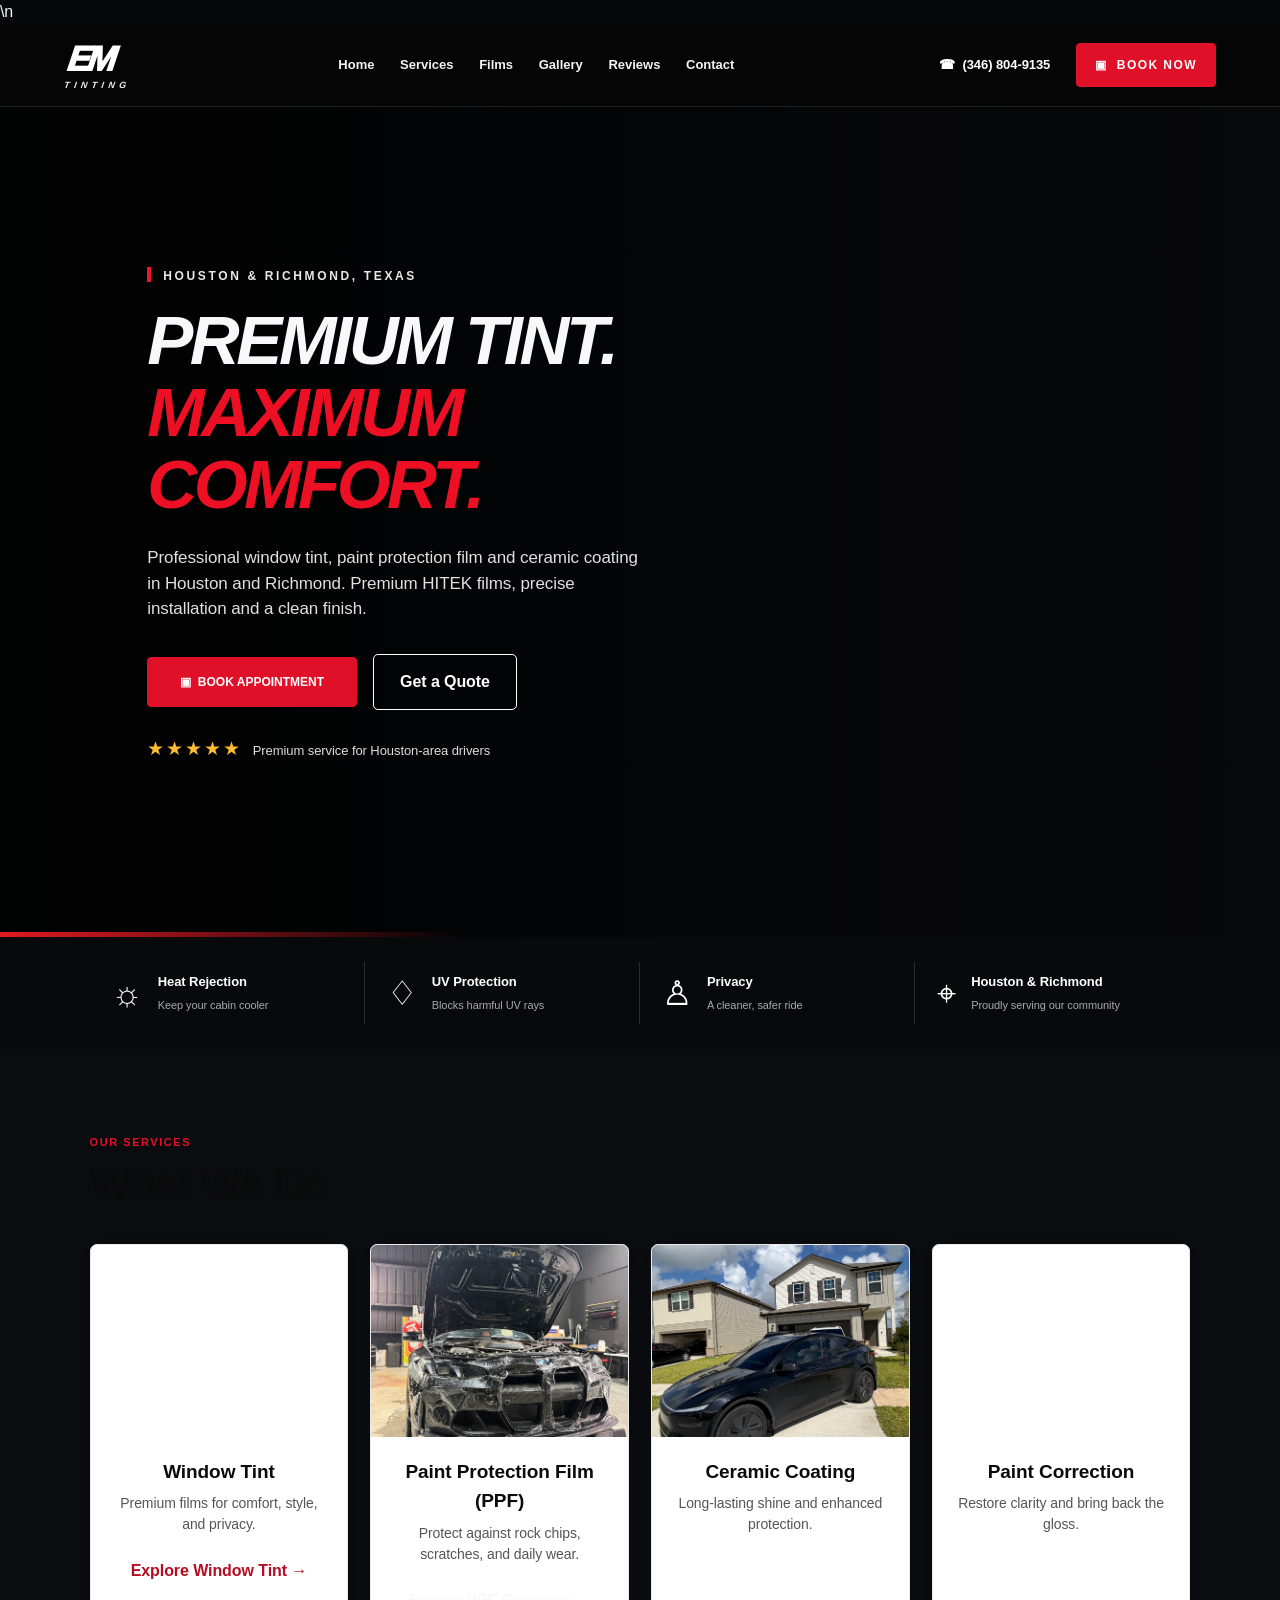
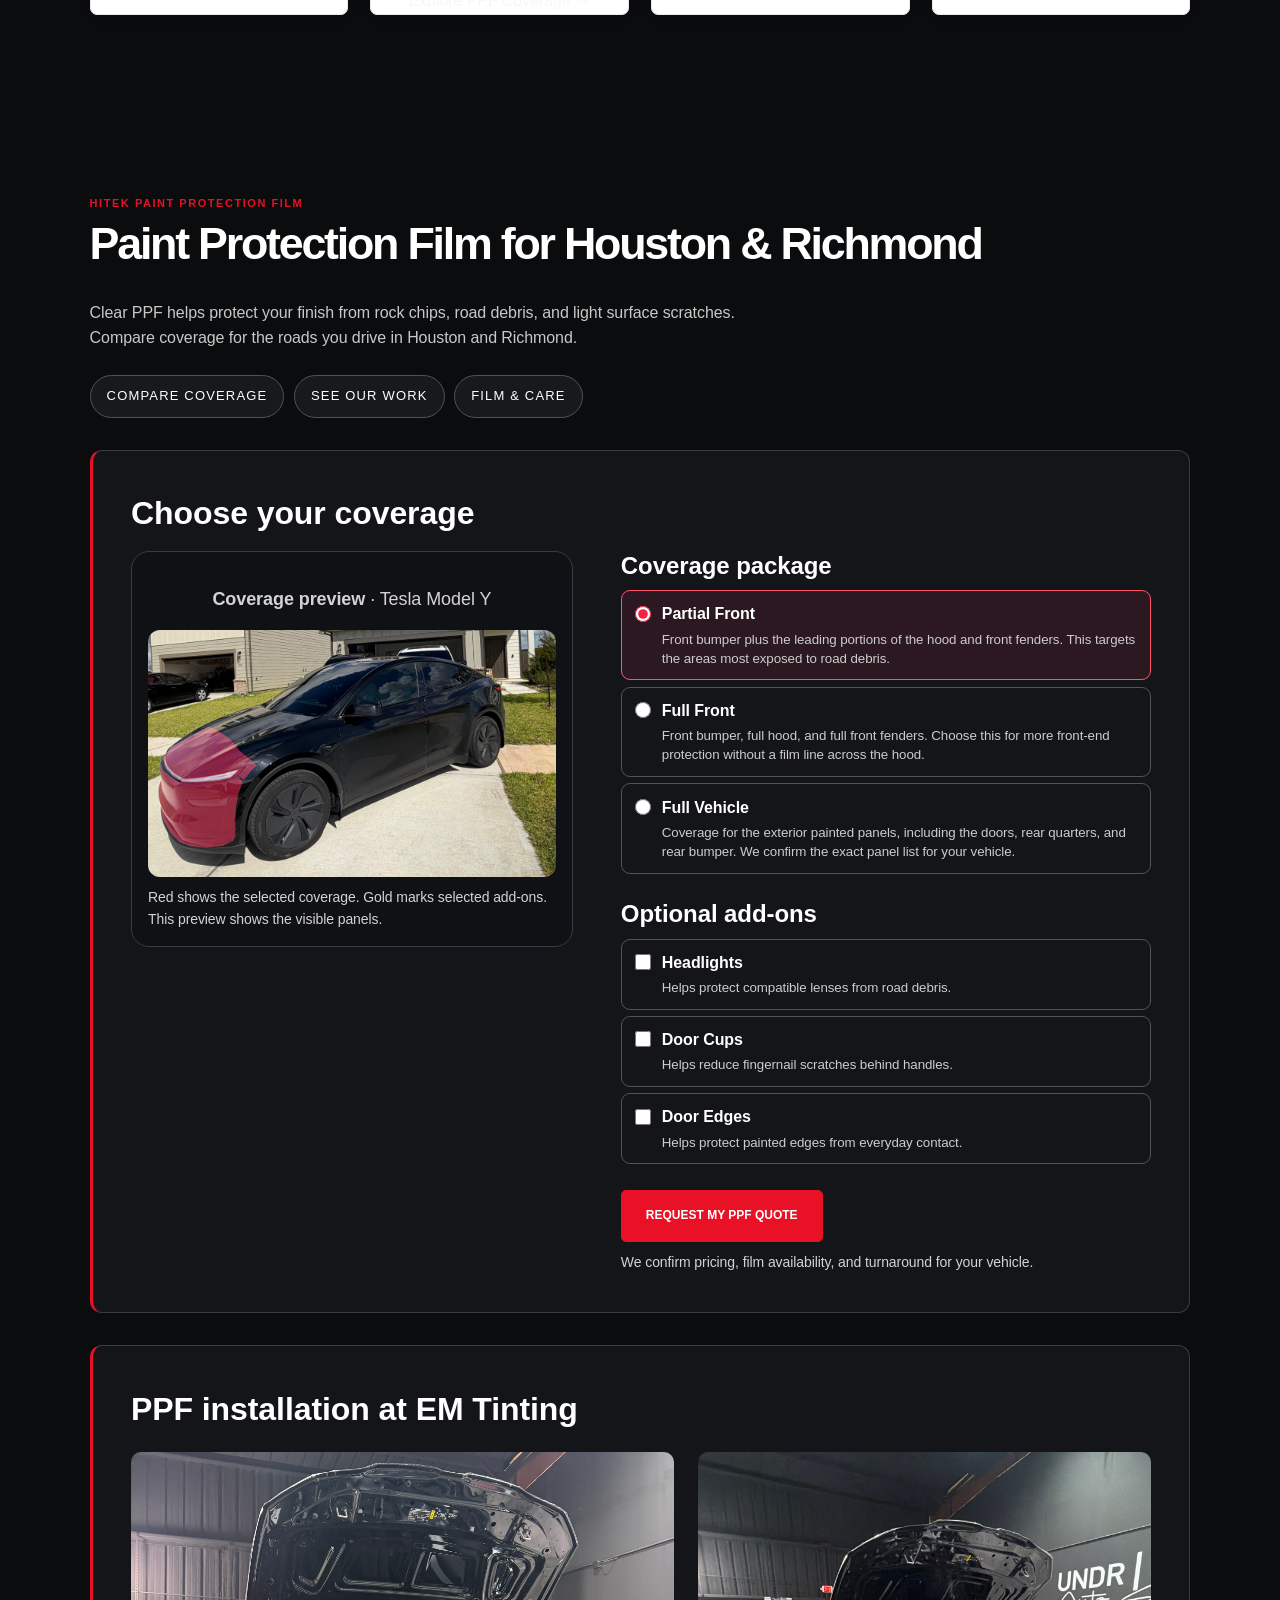
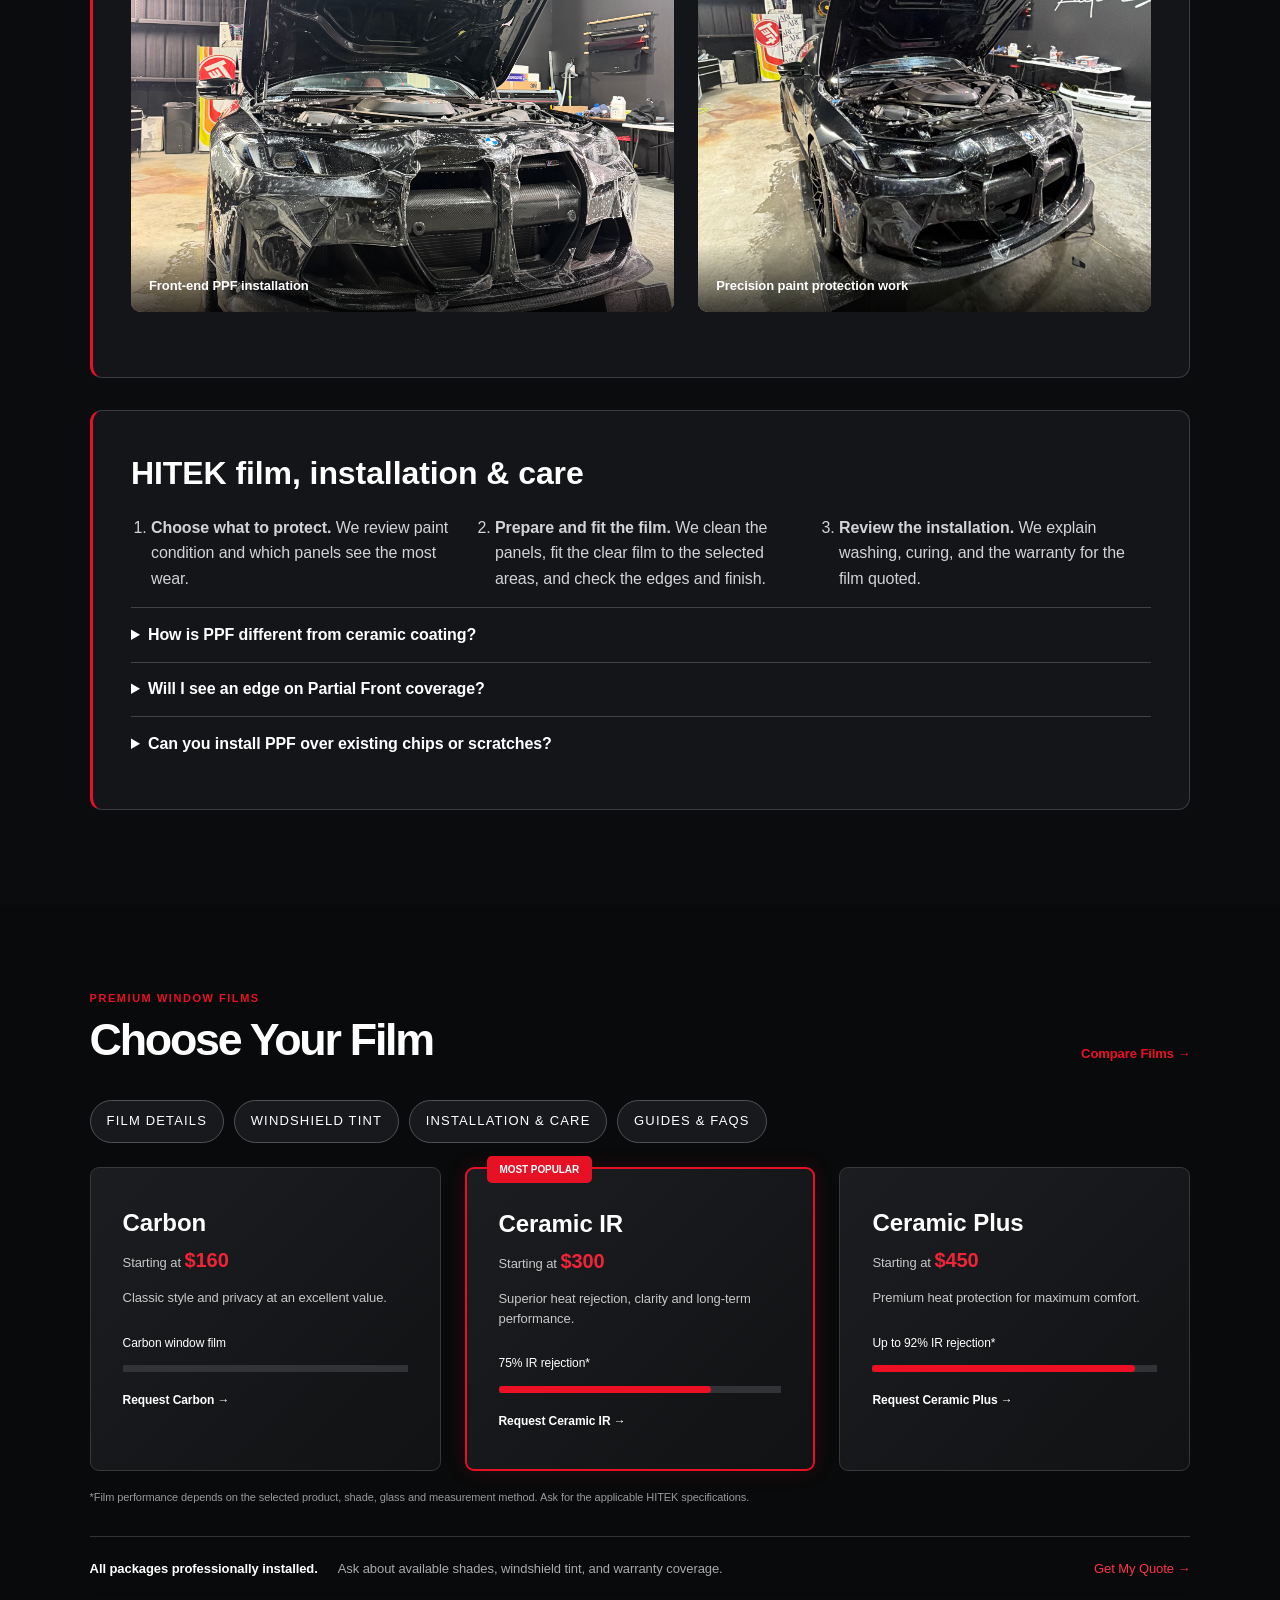
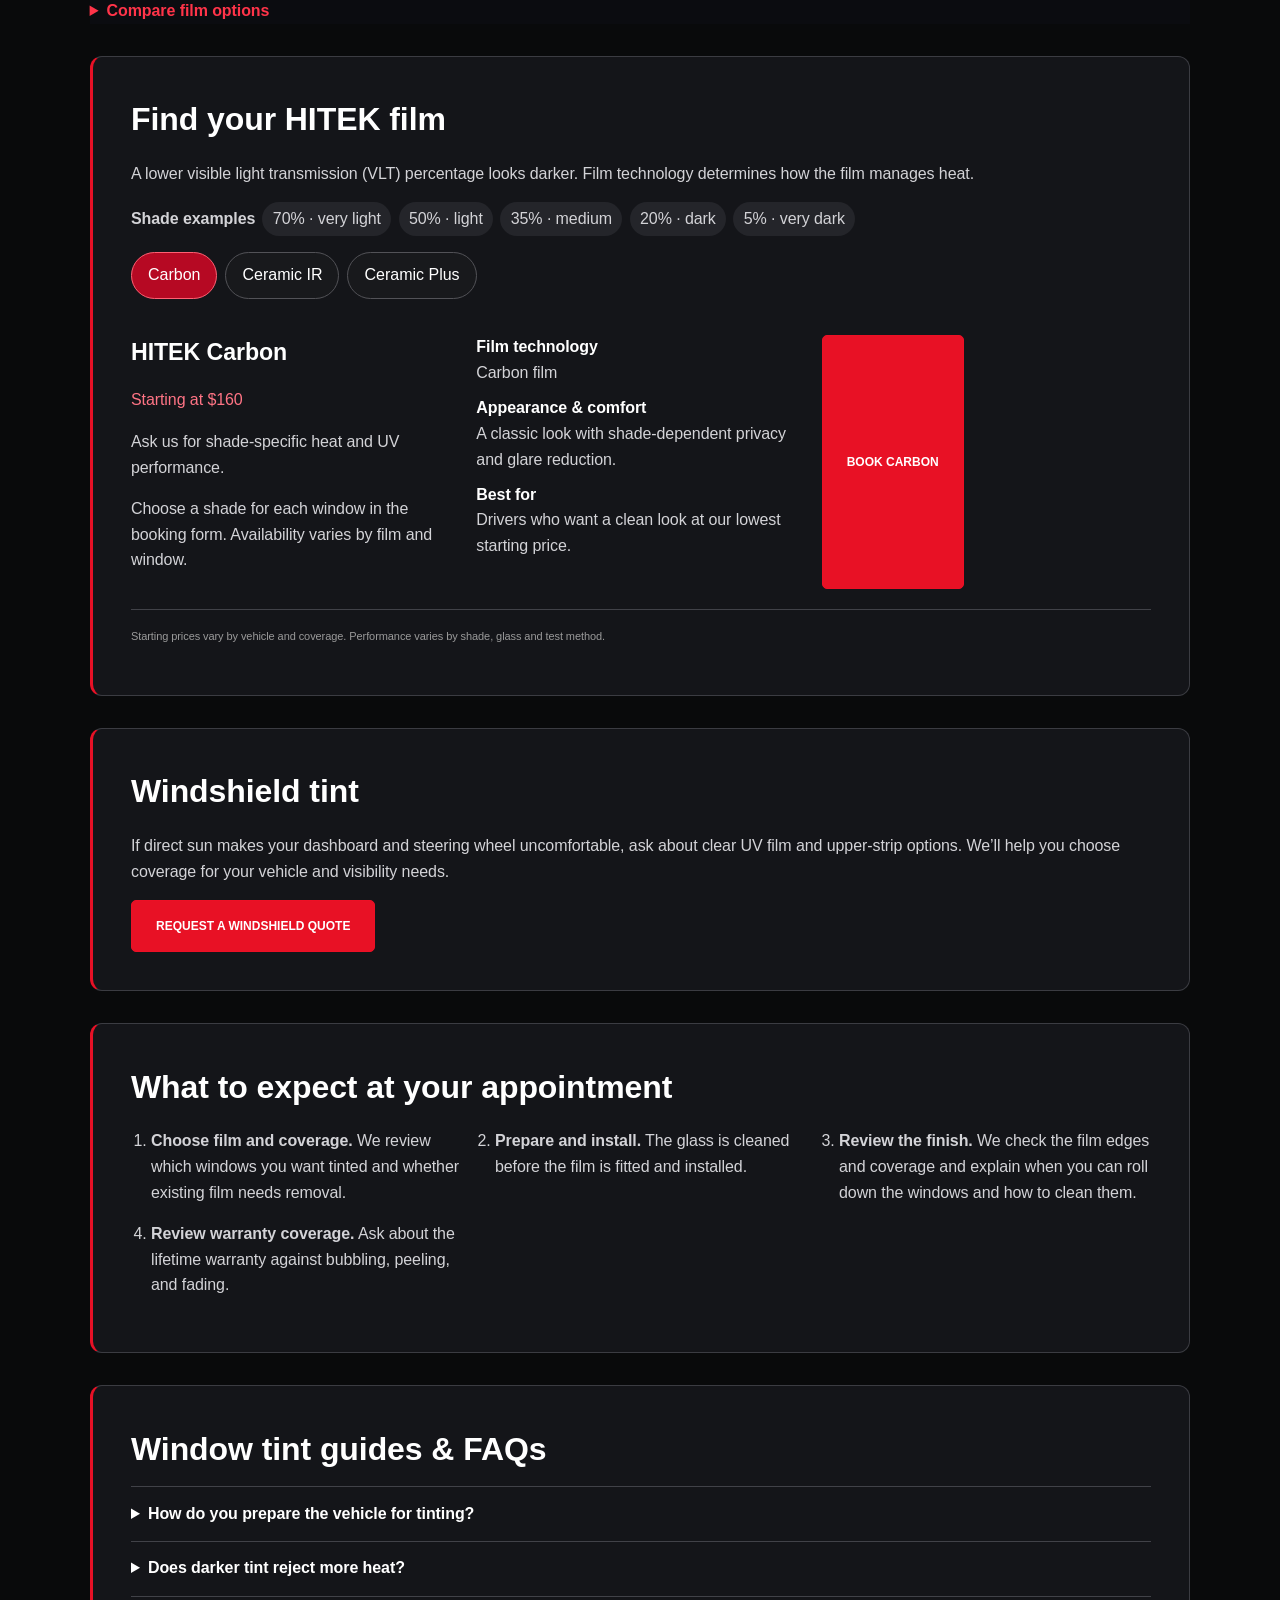
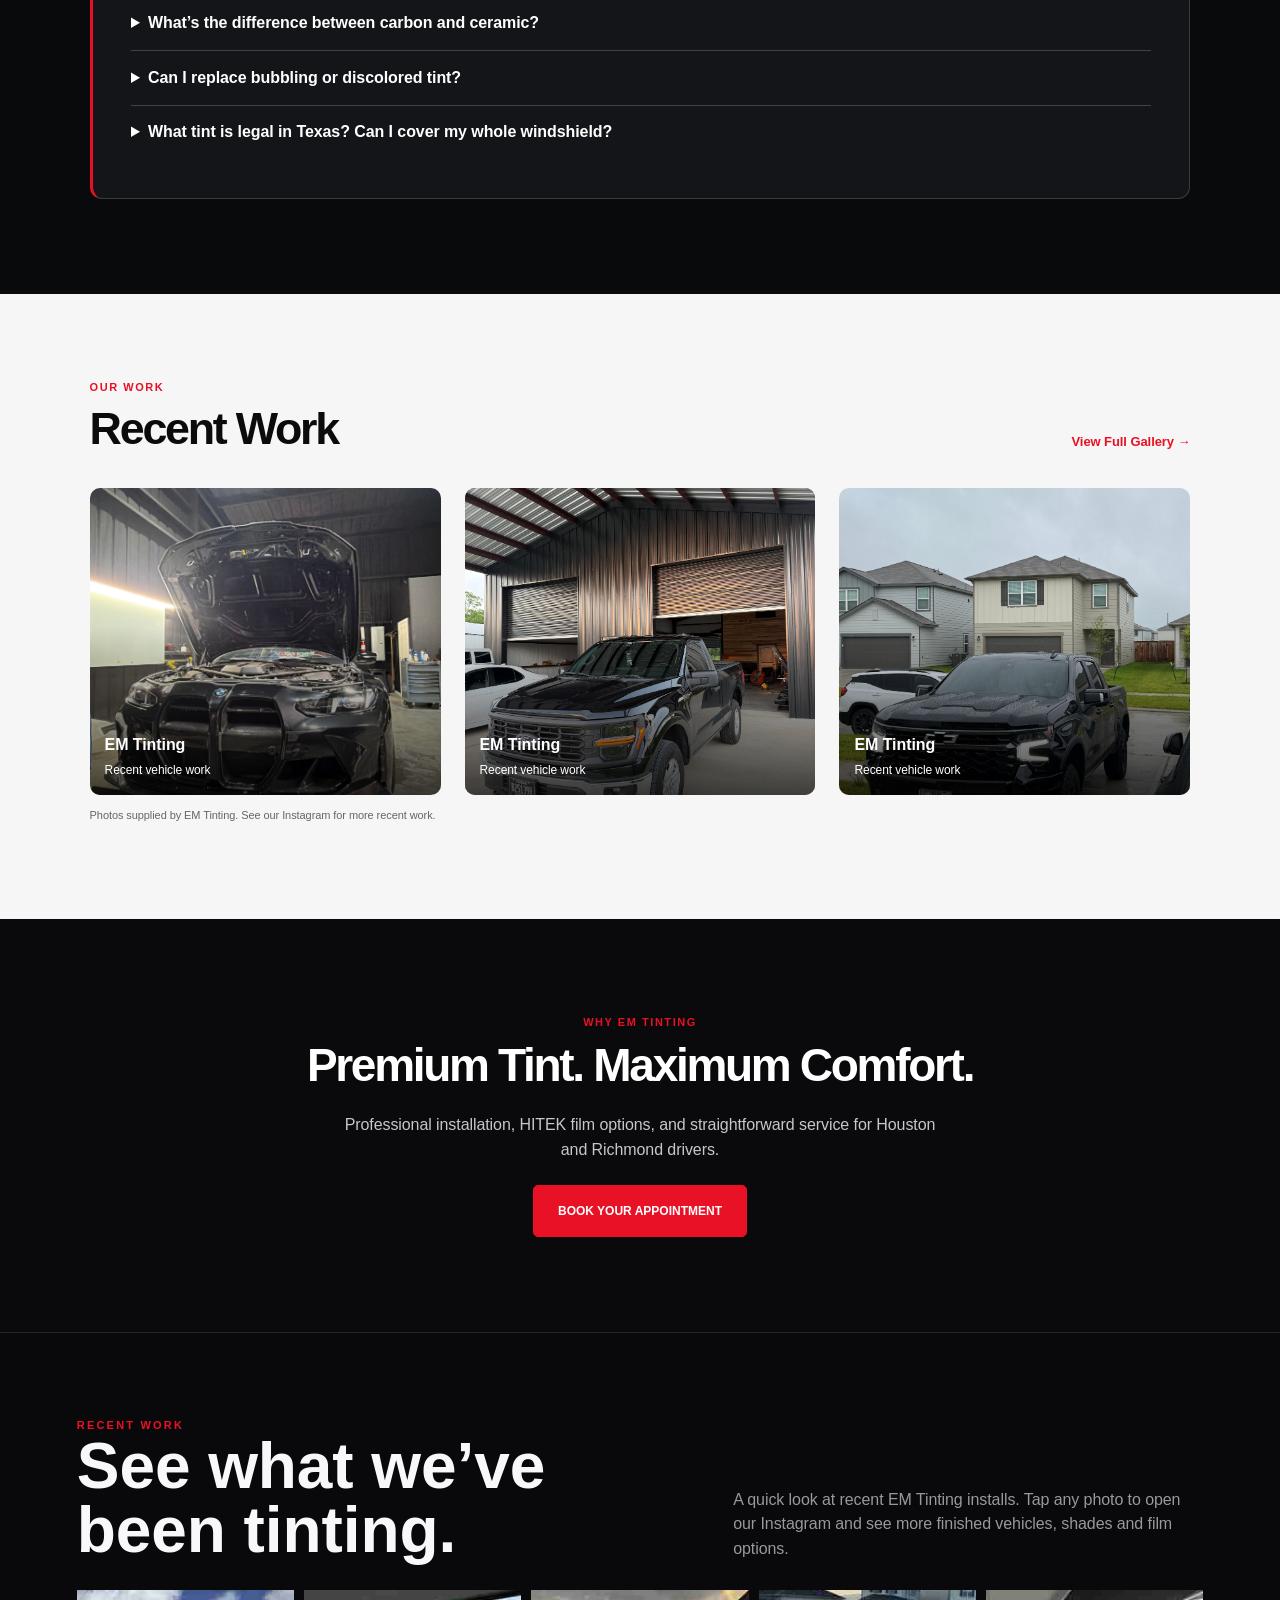
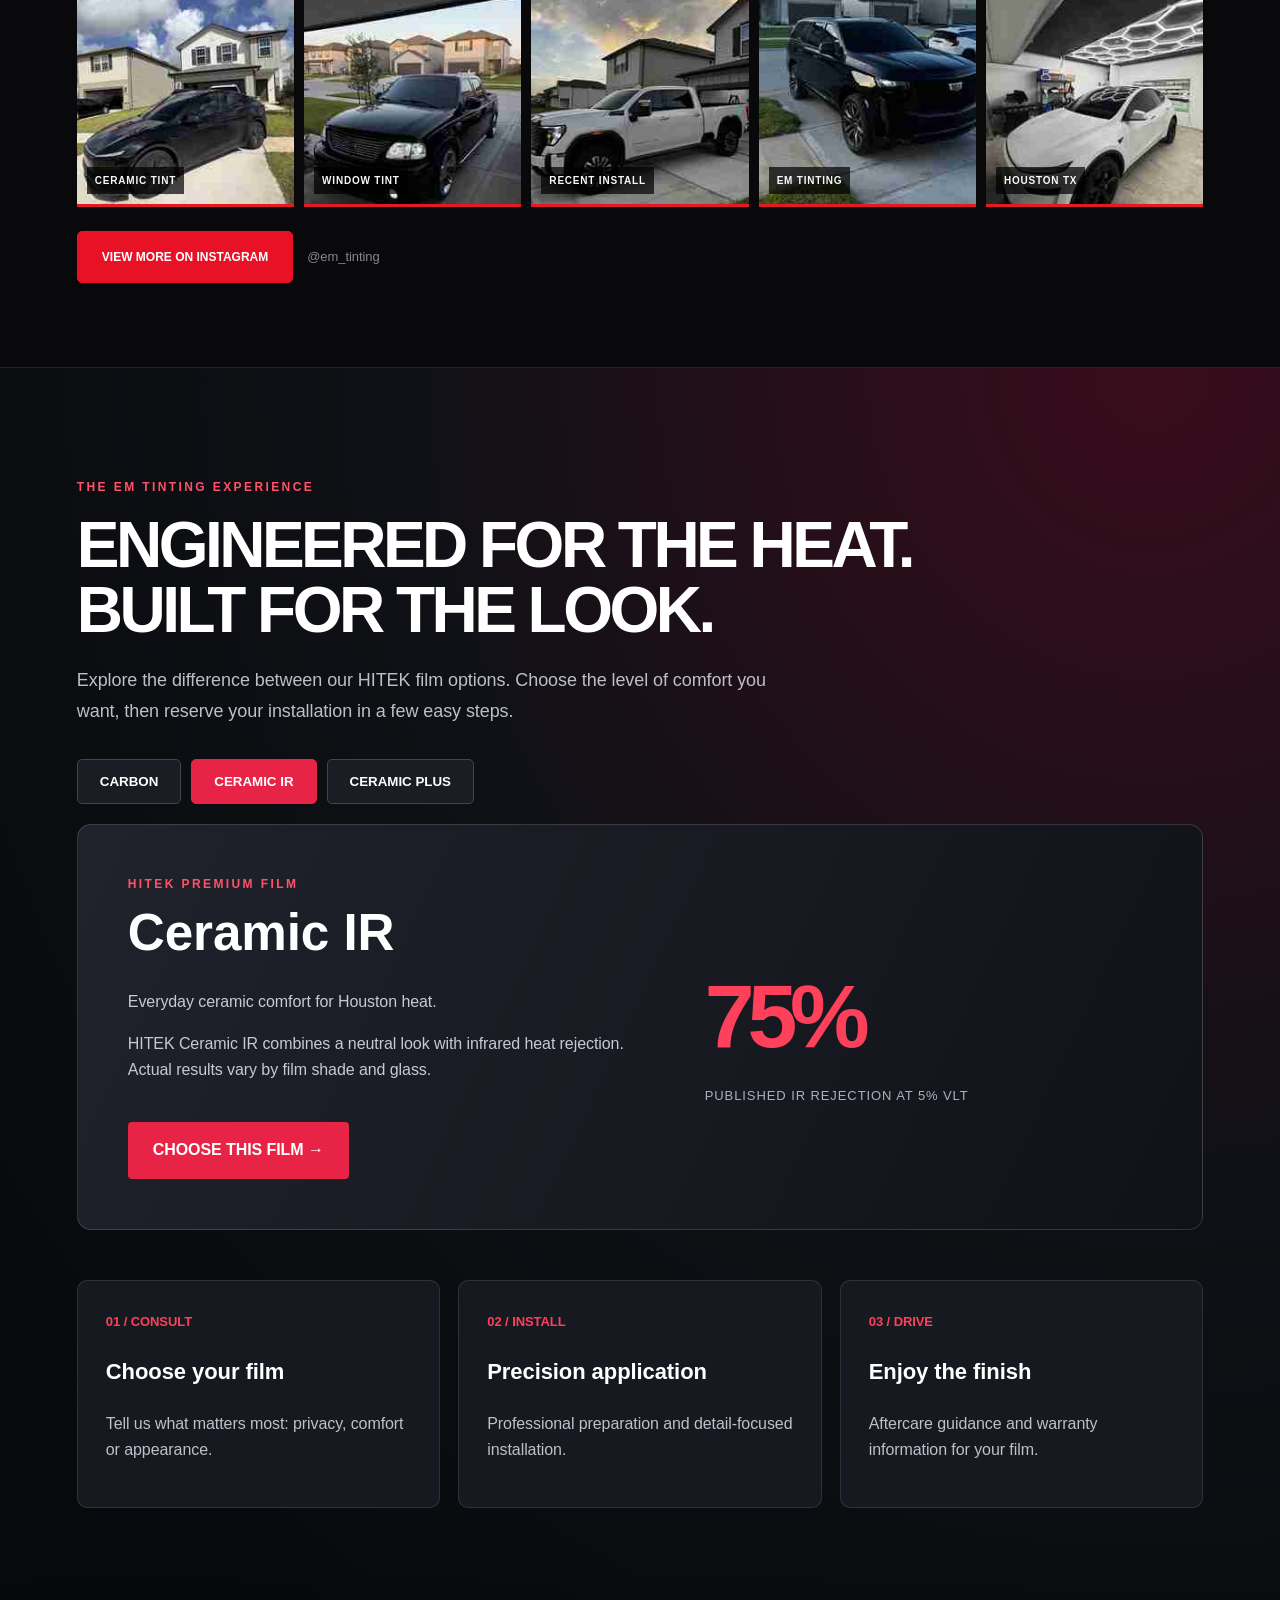
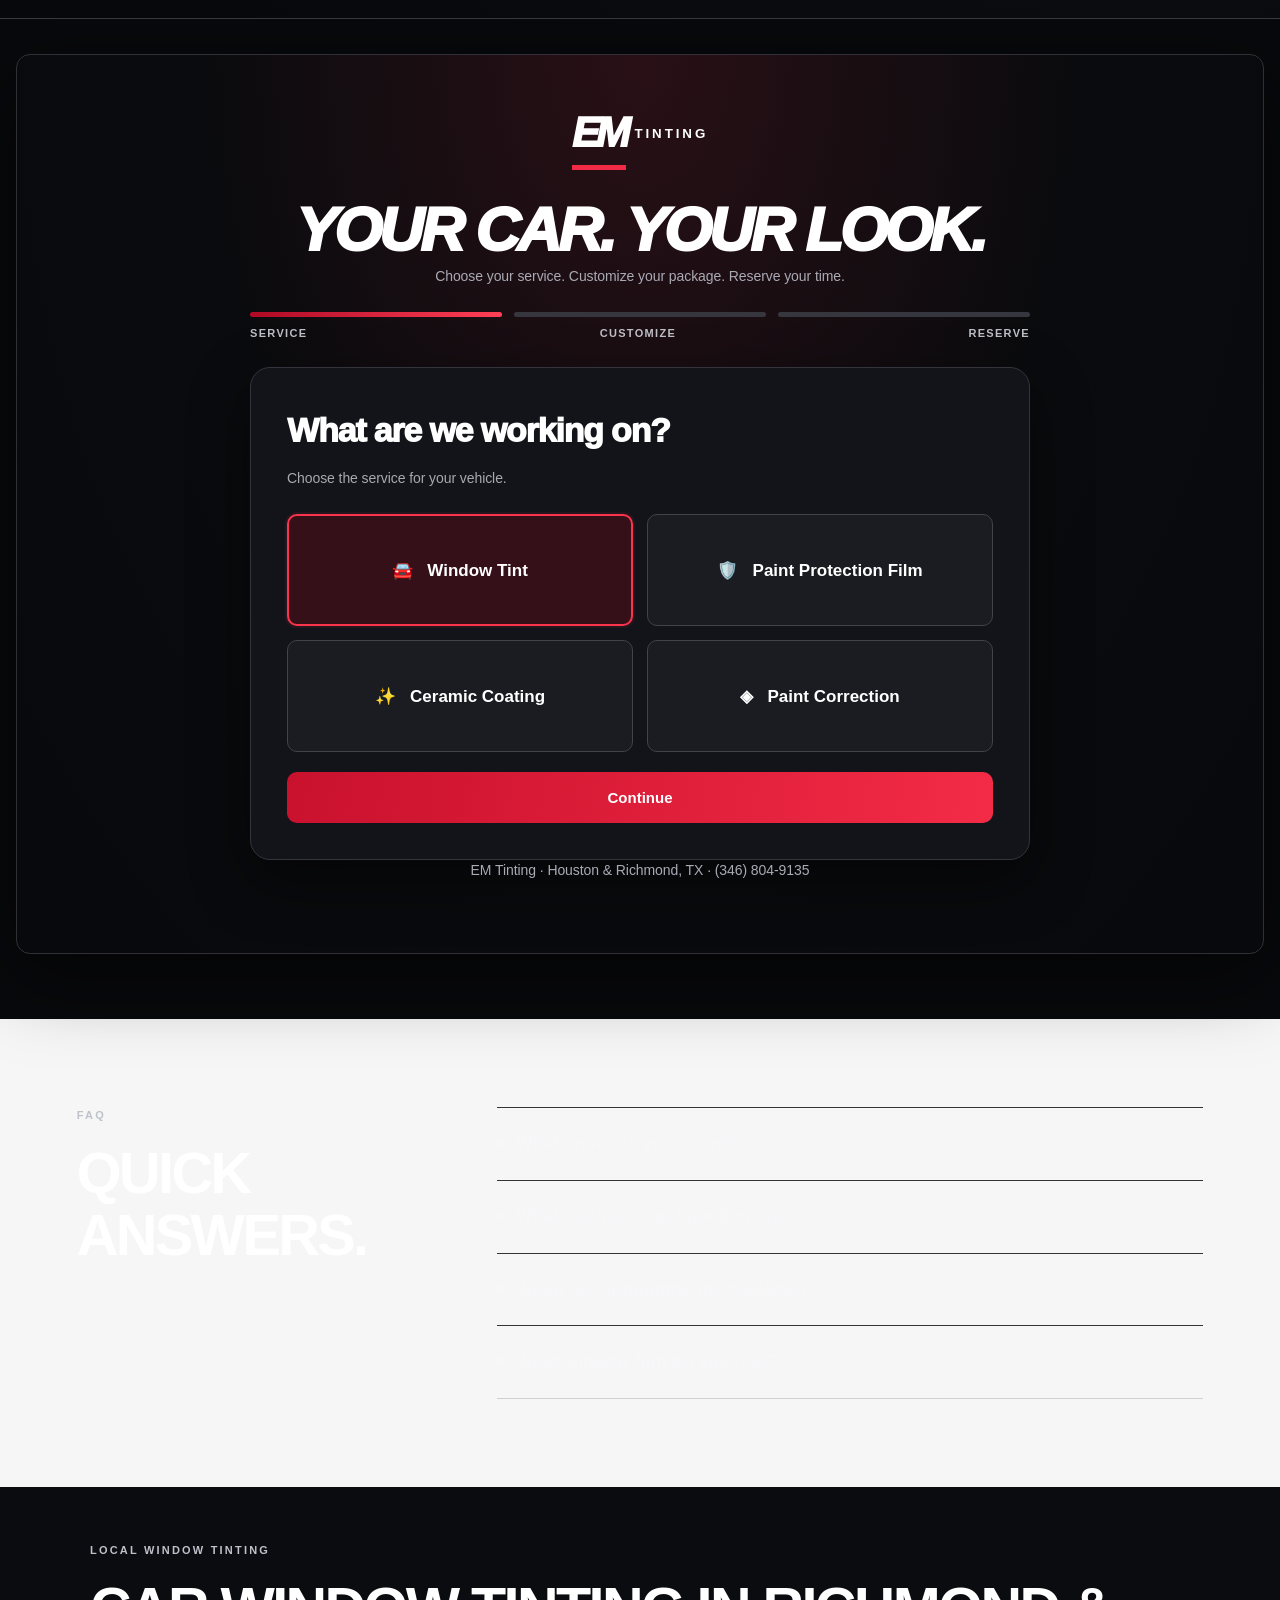
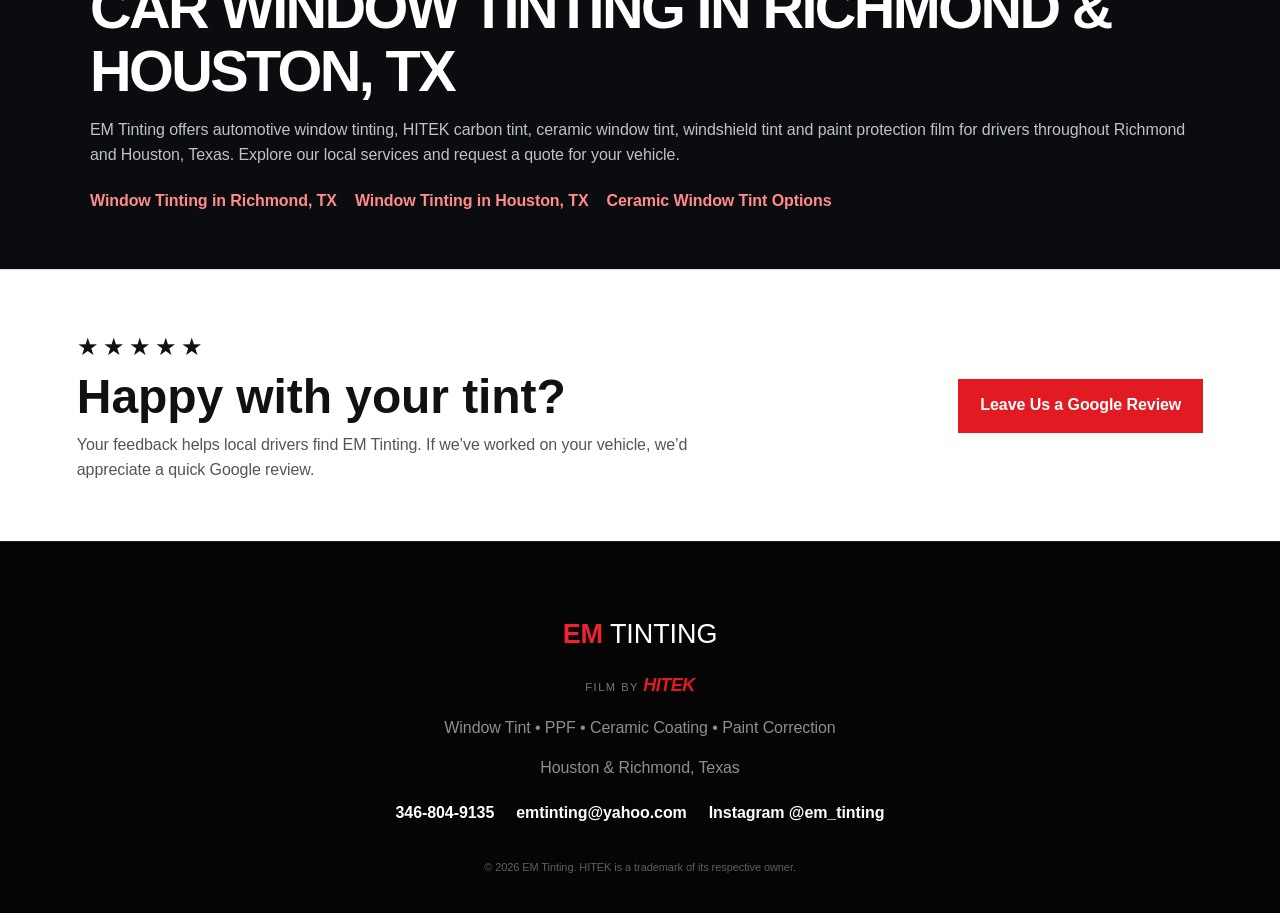
==== commit 299f5101: "Align Tesla PPF masks across desktop and mobile" ====
--- a/index.html
+++ b/index.html
@@ -90,23 +90,23 @@
 .em26-ppf-card:focus-within{outline:2px solid #d81b33;outline-offset:3px}
 .em26-ppf-builder{display:grid;grid-template-columns:minmax(0,1fr) minmax(0,1.2fr);gap:clamp(1rem,4vw,3rem);align-items:start}
 .em26-ppf-preview{background:#101115;border:1px solid #393b43;border-radius:18px;padding:1rem;text-align:center}
-.em26-ppf-map{position:relative;aspect-ratio:826 / 500;isolation:isolate;overflow:hidden;border-radius:12px;background:#24262a}
+.em26-ppf-map{position:relative;width:100%;aspect-ratio:826 / 500;isolation:isolate;overflow:hidden;border-radius:12px;background:#24262a}
 .em26-ppf-map img{position:absolute;top:-94%;left:0;width:100%;height:auto;max-width:none;display:block;image-orientation:from-image}
 .em26-ppf-map span{position:absolute;inset:0;pointer-events:none;opacity:0;background:#ff234e;mix-blend-mode:screen;transition:opacity .18s ease}
-.em26-ppf-map .ppf-bumper{clip-path:polygon(2.91% 53.80%,3.87% 56.80%,5.93% 59.60%,8.11% 61.80%,12.83% 61.80%,17.92% 60.20%,21.31% 58.40%,22.03% 56.80%,23.61% 59.20%,21.67% 66.60%,20.94% 73.60%,20.22% 81.60%,18.89% 85.20%,15.50% 87.40%,10.53% 87.20%,7.14% 85.00%,4.84% 80.60%,3.39% 75.60%,2.42% 69.60%,2.30% 62.00%)}
-.em26-ppf-map .ppf-hood{clip-path:polygon(3.51% 51.80%,6.30% 47.00%,12.11% 41.20%,18.40% 36.20%,27.00% 31.20%,30.27% 31.20%,33.90% 33.00%,39.59% 35.20%,37.05% 38.00%,31.84% 41.20%,27.00% 45.00%,22.64% 49.00%,17.80% 53.40%,13.08% 58.00%,7.99% 60.00%,6.30% 58.60%,4.84% 56.40%)}
-.em26-ppf-map .ppf-partialHood{clip-path:polygon(3.51% 51.80%,6.30% 47.00%,11.02% 42.40%,12.95% 44.20%,14.65% 46.80%,15.98% 49.60%,16.59% 54.40%,12.71% 58.20%,7.99% 60.00%,6.30% 58.60%,4.84% 56.40%)}
-.em26-ppf-map .ppf-fender{clip-path:polygon(7.63% 60.20%,13.32% 57.80%,19.01% 52.80%,23.24% 48.80%,26.88% 45.80%,33.05% 41.20%,39.71% 35.40%,45.52% 35.40%,47.46% 37.60%,47.34% 45.20%,46.00% 50.80%,47.58% 61.40%,47.58% 71.40%,45.88% 75.40%,46.37% 67.00%,45.28% 60.40%,42.98% 55.40%,39.10% 52.00%,34.99% 50.60%,30.63% 51.60%,27.12% 54.20%,24.82% 57.80%,22.15% 63.20%,23.24% 59.00%,21.67% 59.00%,18.04% 61.00%,13.08% 62.60%)}
-.em26-ppf-map .ppf-partialFender{clip-path:polygon(7.87% 60.20%,12.83% 58.00%,16.71% 54.80%,18.52% 56.40%,19.73% 58.40%,17.80% 60.20%,12.83% 61.60%,8.23% 62.00%)}
-.em26-ppf-map .ppf-side{clip-path:polygon(47.58% 37.40%,53.87% 35.20%,61.38% 32.20%,68.40% 29.00%,74.33% 25.80%,78.93% 22.40%,81.84% 20.60%,84.14% 20.20%,85.84% 22.00%,86.80% 27.00%,87.53% 32.80%,86.92% 36.40%,85.23% 34.20%,83.05% 33.00%,81.48% 34.20%,79.78% 37.80%,78.81% 43.00%,78.45% 51.00%,76.03% 54.40%,69.61% 58.80%,61.14% 64.20%,54.00% 69.60%,48.06% 74.40%,48.31% 67.80%,47.82% 61.60%,47.09% 57.00%,45.64% 50.80%,46.97% 45.00%)}
-.em26-ppf-map .ppf-roof{clip-path:polygon(42.37% 13.80%,47.58% 10.80%,53.75% 10.60%,59.20% 10.20%,66.83% 9.40%,73.24% 11.00%,77.85% 12.80%,81.72% 16.20%,83.90% 19.20%,84.14% 20.80%,82.32% 20.20%,79.06% 17.20%,75.30% 14.80%,70.82% 13.00%,66.46% 12.60%,62.23% 13.00%,58.23% 14.60%,53.63% 18.00%,49.03% 23.60%,46.00% 28.60%,43.46% 33.20%,42.25% 34.80%,41.40% 34.00%,43.70% 29.00%,46.73% 24.20%,49.88% 20.00%,53.87% 15.80%,56.54% 14.20%,53.03% 12.40%,48.31% 12.40%,45.28% 13.20%)}
+.em26-ppf-map .ppf-bumper{clip-path:polygon(3.03% 53.80%,3.75% 57.00%,5.45% 59.40%,7.63% 61.80%,12.47% 61.80%,18.28% 60.60%,21.91% 58.80%,23.24% 61.80%,22.15% 66.60%,21.55% 72.20%,21.43% 78.00%,21.43% 83.00%,20.94% 85.40%,18.28% 87.60%,14.29% 88.20%,10.41% 87.60%,7.75% 86.00%,5.69% 82.60%,3.87% 77.40%,2.91% 72.60%,2.42% 67.60%,2.54% 62.60%,3.15% 59.40%)}
+.em26-ppf-map .ppf-hood{clip-path:polygon(3.51% 51.80%,5.93% 47.40%,11.14% 42.60%,18.28% 36.20%,27.00% 31.20%,30.39% 31.00%,33.90% 33.00%,39.35% 34.80%,42.37% 35.60%,40.31% 36.80%,36.08% 38.80%,31.60% 41.20%,26.88% 44.80%,22.64% 48.80%,18.77% 53.20%,14.04% 57.40%,11.02% 59.00%,7.87% 60.00%,6.17% 58.60%,4.72% 56.20%)}
+.em26-ppf-map .ppf-partialHood{clip-path:polygon(3.51% 51.80%,5.93% 47.40%,11.14% 42.60%,15.01% 39.20%,17.19% 41.00%,19.01% 43.00%,20.82% 45.40%,22.40% 49.00%,18.77% 53.20%,14.04% 57.40%,11.02% 59.00%,7.87% 60.00%,6.17% 58.60%,4.72% 56.20%)}
+.em26-ppf-map .ppf-fender{clip-path:polygon(7.87% 60.00%,11.02% 59.00%,14.04% 57.40%,18.77% 53.20%,22.64% 48.80%,26.88% 44.80%,31.60% 41.20%,36.08% 38.80%,40.31% 36.80%,42.37% 35.60%,46.00% 35.40%,47.22% 36.80%,47.22% 44.80%,46.00% 50.80%,47.34% 61.40%,47.34% 70.20%,46.25% 73.80%,46.25% 67.60%,45.16% 61.20%,43.22% 56.40%,40.44% 53.20%,37.41% 51.40%,34.14% 50.80%,30.99% 51.80%,27.85% 54.00%,25.30% 57.00%,23.49% 61.00%,21.91% 58.80%,18.52% 60.00%,12.59% 61.40%,8.11% 61.60%)}
+.em26-ppf-map .ppf-partialFender{clip-path:polygon(7.87% 60.00%,11.02% 59.00%,14.04% 57.40%,18.77% 53.20%,22.40% 49.00%,23.73% 50.80%,25.06% 52.60%,26.63% 55.00%,25.30% 57.00%,23.49% 61.00%,21.91% 58.80%,18.52% 60.00%,12.59% 61.40%,8.11% 61.60%)}
+.em26-ppf-map .ppf-side{clip-path:polygon(47.22% 36.80%,50.61% 36.00%,53.75% 35.60%,56.90% 34.80%,62.11% 32.00%,68.16% 29.40%,74.09% 26.40%,79.42% 23.00%,82.45% 21.00%,84.26% 21.00%,85.96% 22.80%,86.92% 28.80%,87.29% 33.80%,86.92% 35.80%,84.87% 33.40%,82.93% 33.00%,81.23% 34.80%,79.90% 38.60%,78.81% 43.40%,78.45% 50.80%,76.03% 54.40%,69.61% 58.60%,61.14% 64.20%,54.00% 69.80%,47.70% 74.60%,47.70% 69.00%,47.58% 62.00%,46.00% 50.80%,47.09% 45.00%)}
+.em26-ppf-map .ppf-roof{clip-path:polygon(42.74% 35.00%,43.83% 32.20%,45.64% 28.40%,47.58% 24.60%,50.00% 21.20%,52.66% 17.80%,55.81% 15.00%,59.32% 13.00%,63.08% 11.80%,66.59% 11.40%,69.98% 11.80%,73.49% 13.00%,76.63% 14.40%,79.18% 16.40%,81.72% 18.80%,83.29% 20.20%,82.32% 20.60%,80.99% 19.20%,78.81% 17.20%,76.51% 15.40%,73.49% 14.00%,69.98% 12.80%,66.71% 12.40%,63.20% 12.80%,59.69% 14.00%,56.30% 16.00%,53.15% 18.60%,50.48% 22.00%,48.06% 25.40%,46.00% 29.20%,44.31% 33.00%,43.46% 35.20%)}
 .em26-ppf-map .ppf-lights{clip-path:polygon(4.12% 56.20%,6.05% 58.60%,7.99% 60.60%,13.44% 60.40%,17.92% 59.00%,21.55% 56.40%,20.94% 58.80%,17.92% 60.80%,12.71% 62.80%,7.75% 62.80%,5.69% 61.00%,4.12% 58.60%)}
 .em26-ppf-map .ppf-cups{clip-path:polygon(59.81% 33.60%,62.95% 32.00%,63.20% 33.80%,59.93% 35.60%)}
 .em26-ppf-map .ppf-edges{clip-path:polygon(68.77% 31.00%,69.25% 31.00%,68.89% 58.20%,68.28% 58.60%)}
 .em26-ppf-map .ppf-bumper,
 .em26-ppf-map[data-coverage="partial"] :is(.ppf-partialHood,.ppf-partialFender),
 .em26-ppf-map:is([data-coverage="front"],[data-coverage="full"]) :is(.ppf-hood,.ppf-fender),
-.em26-ppf-map[data-coverage="full"] :is(.ppf-side,.ppf-roof){opacity:.68}
+.em26-ppf-map[data-coverage="full"] :is(.ppf-side,.ppf-roof){opacity:.52}
 .em26-ppf-builder:has(input[value="Headlights"]:checked) .ppf-lights,
 .em26-ppf-builder:has(input[value="Door Cups"]:checked) .ppf-cups,
 .em26-ppf-builder:has(input[value="Door Edges"]:checked) .ppf-edges{opacity:1;background:#ffd374;mix-blend-mode:normal}
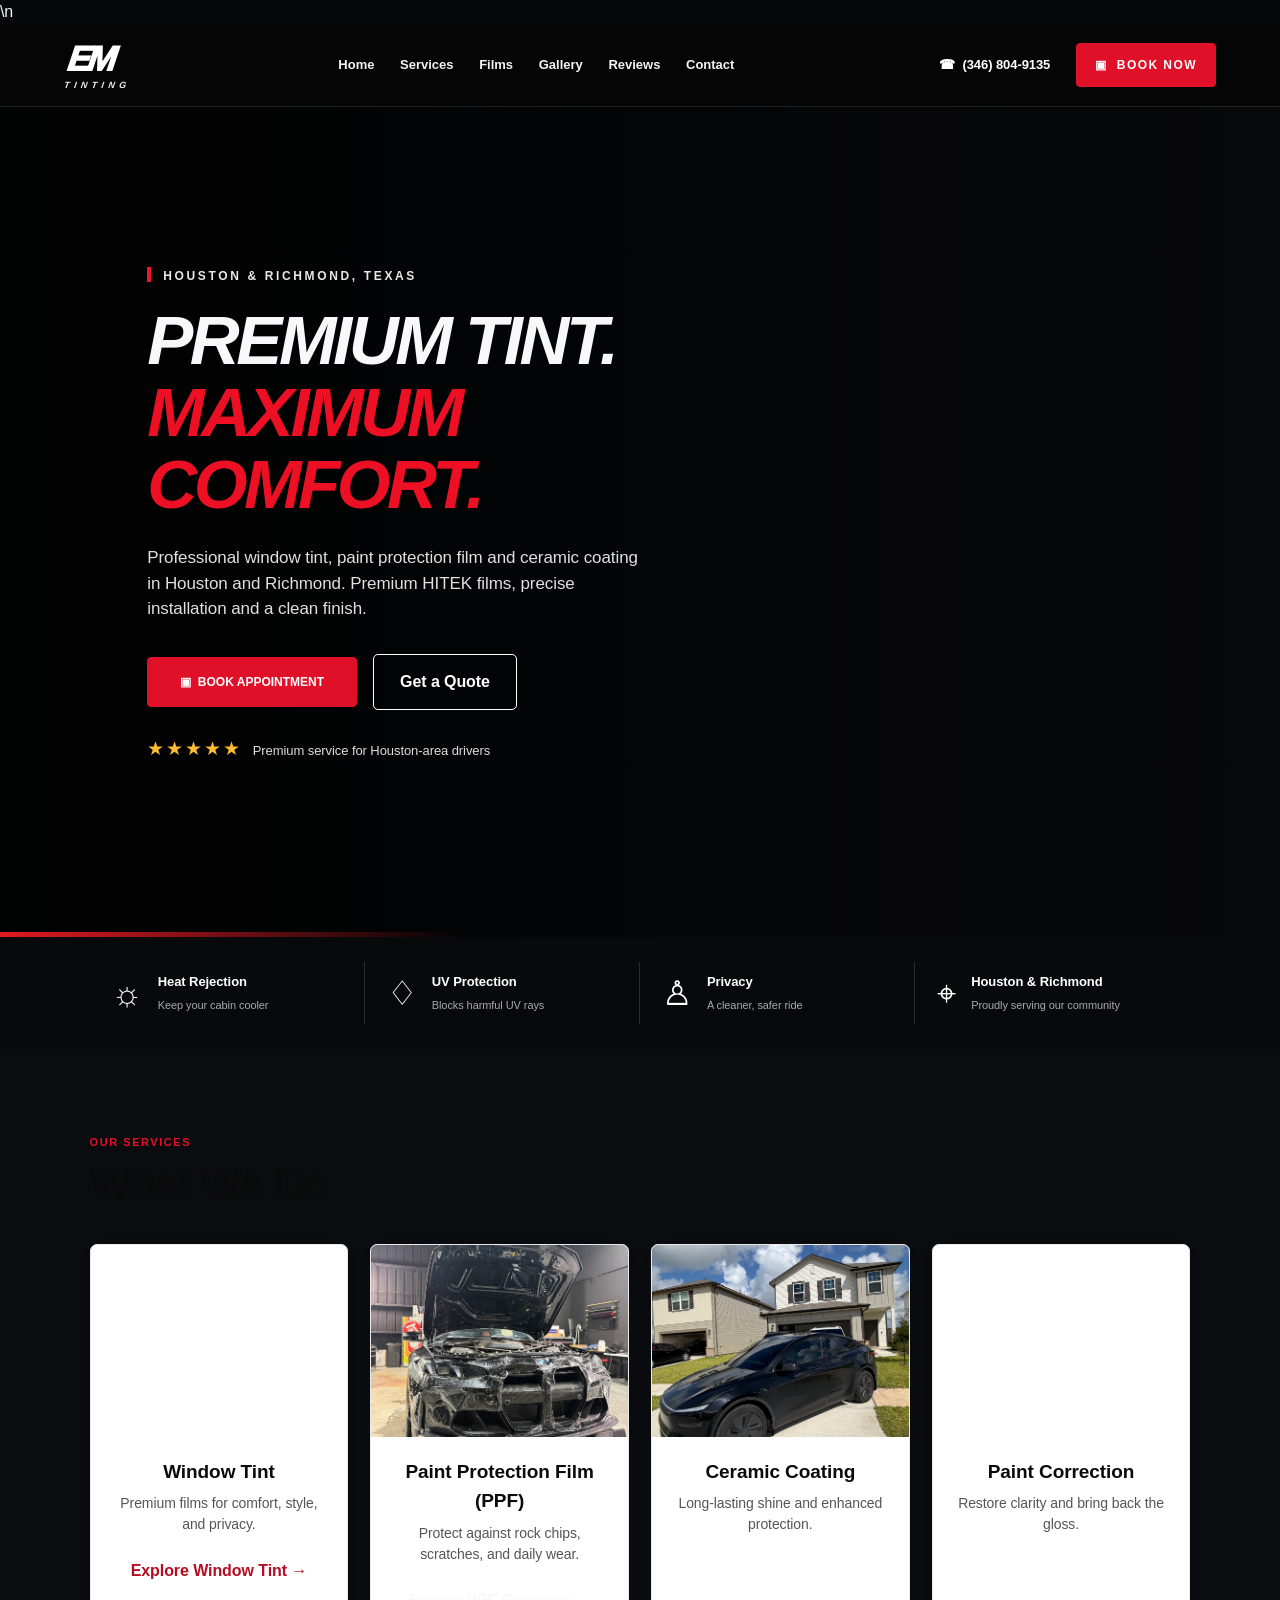
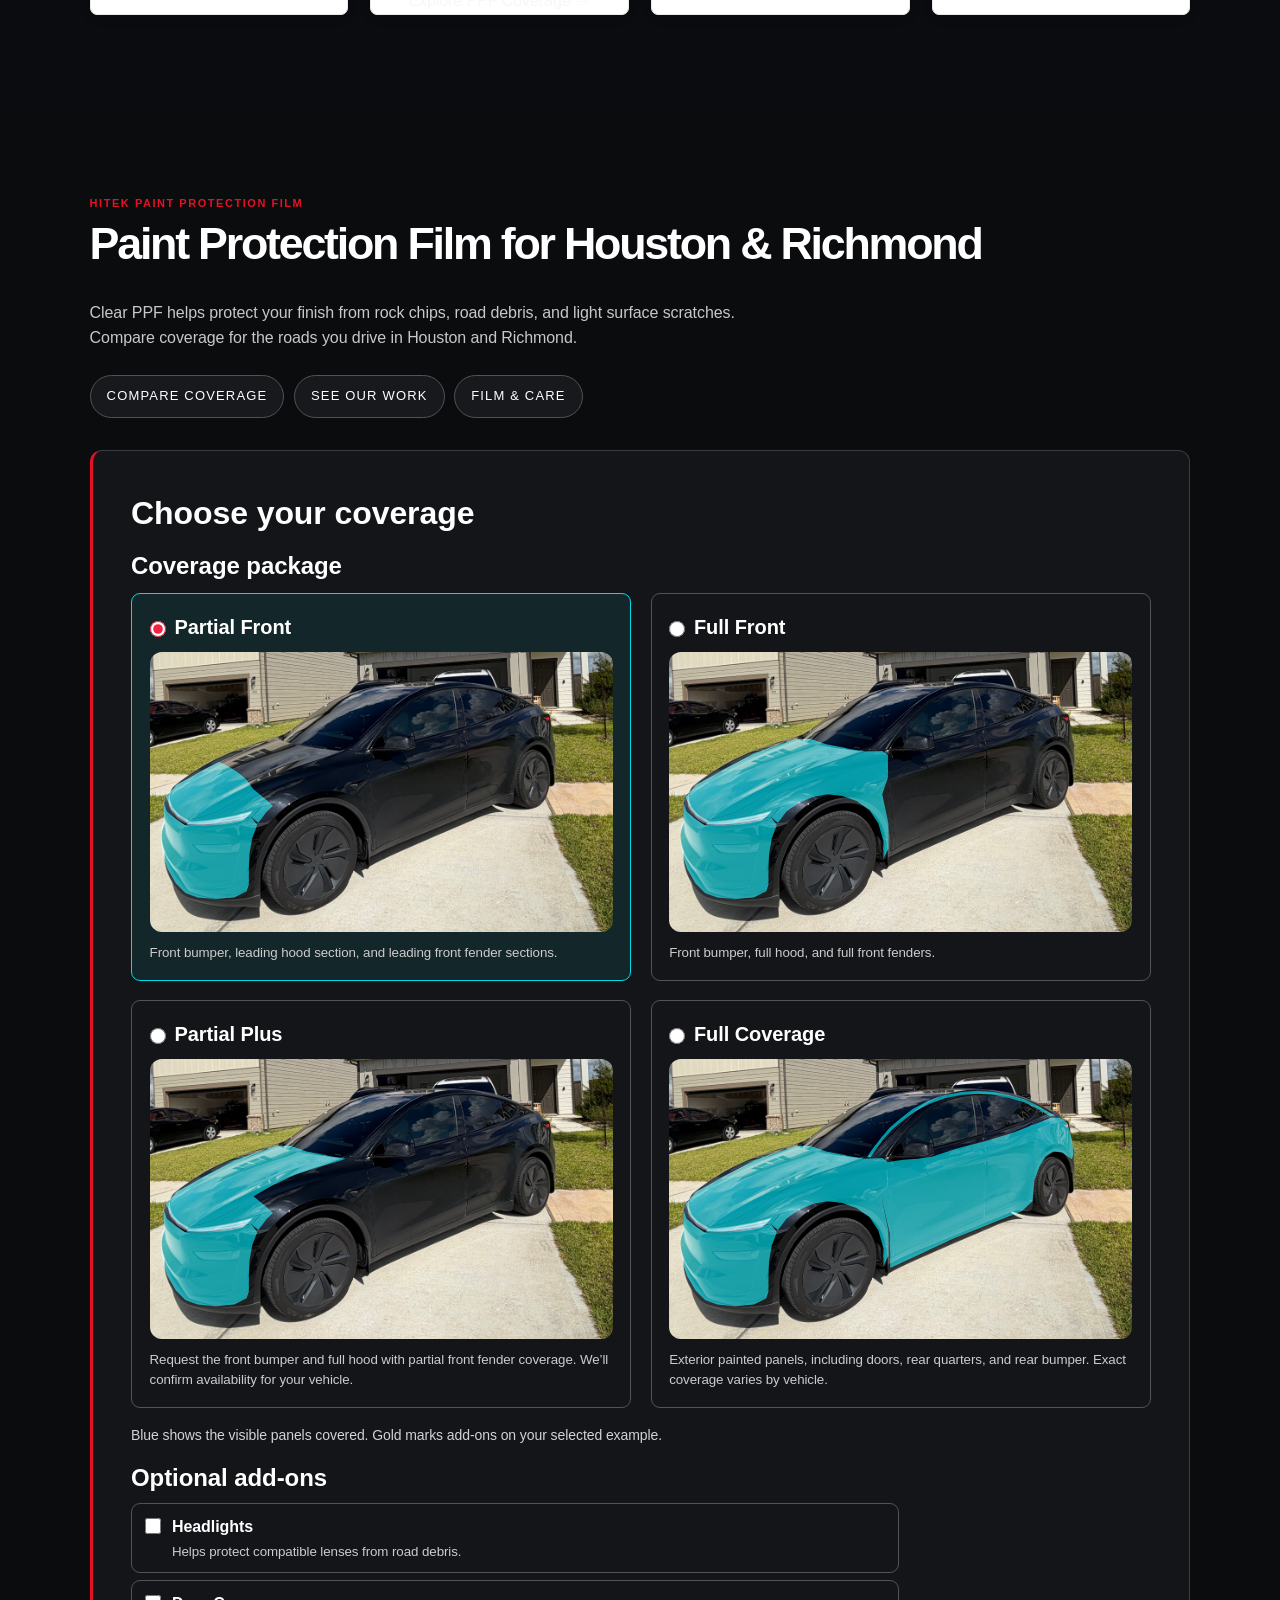
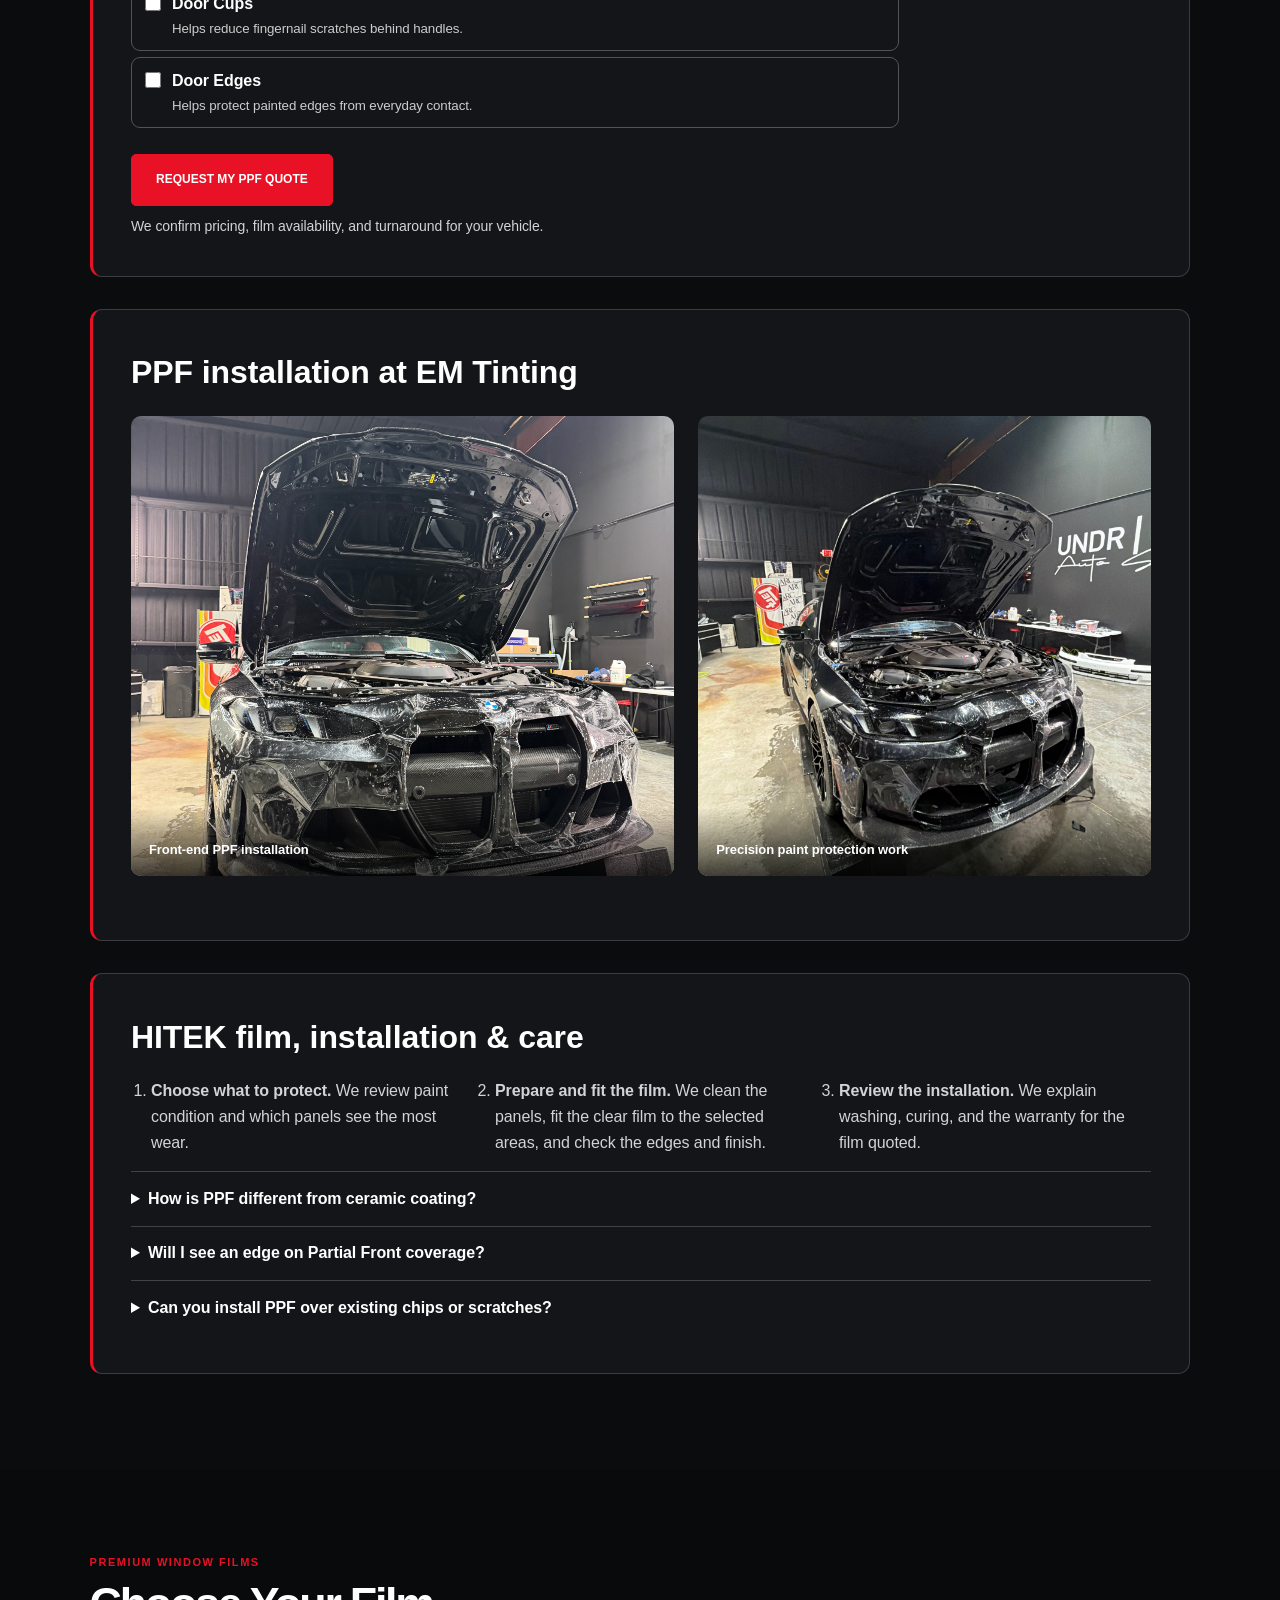
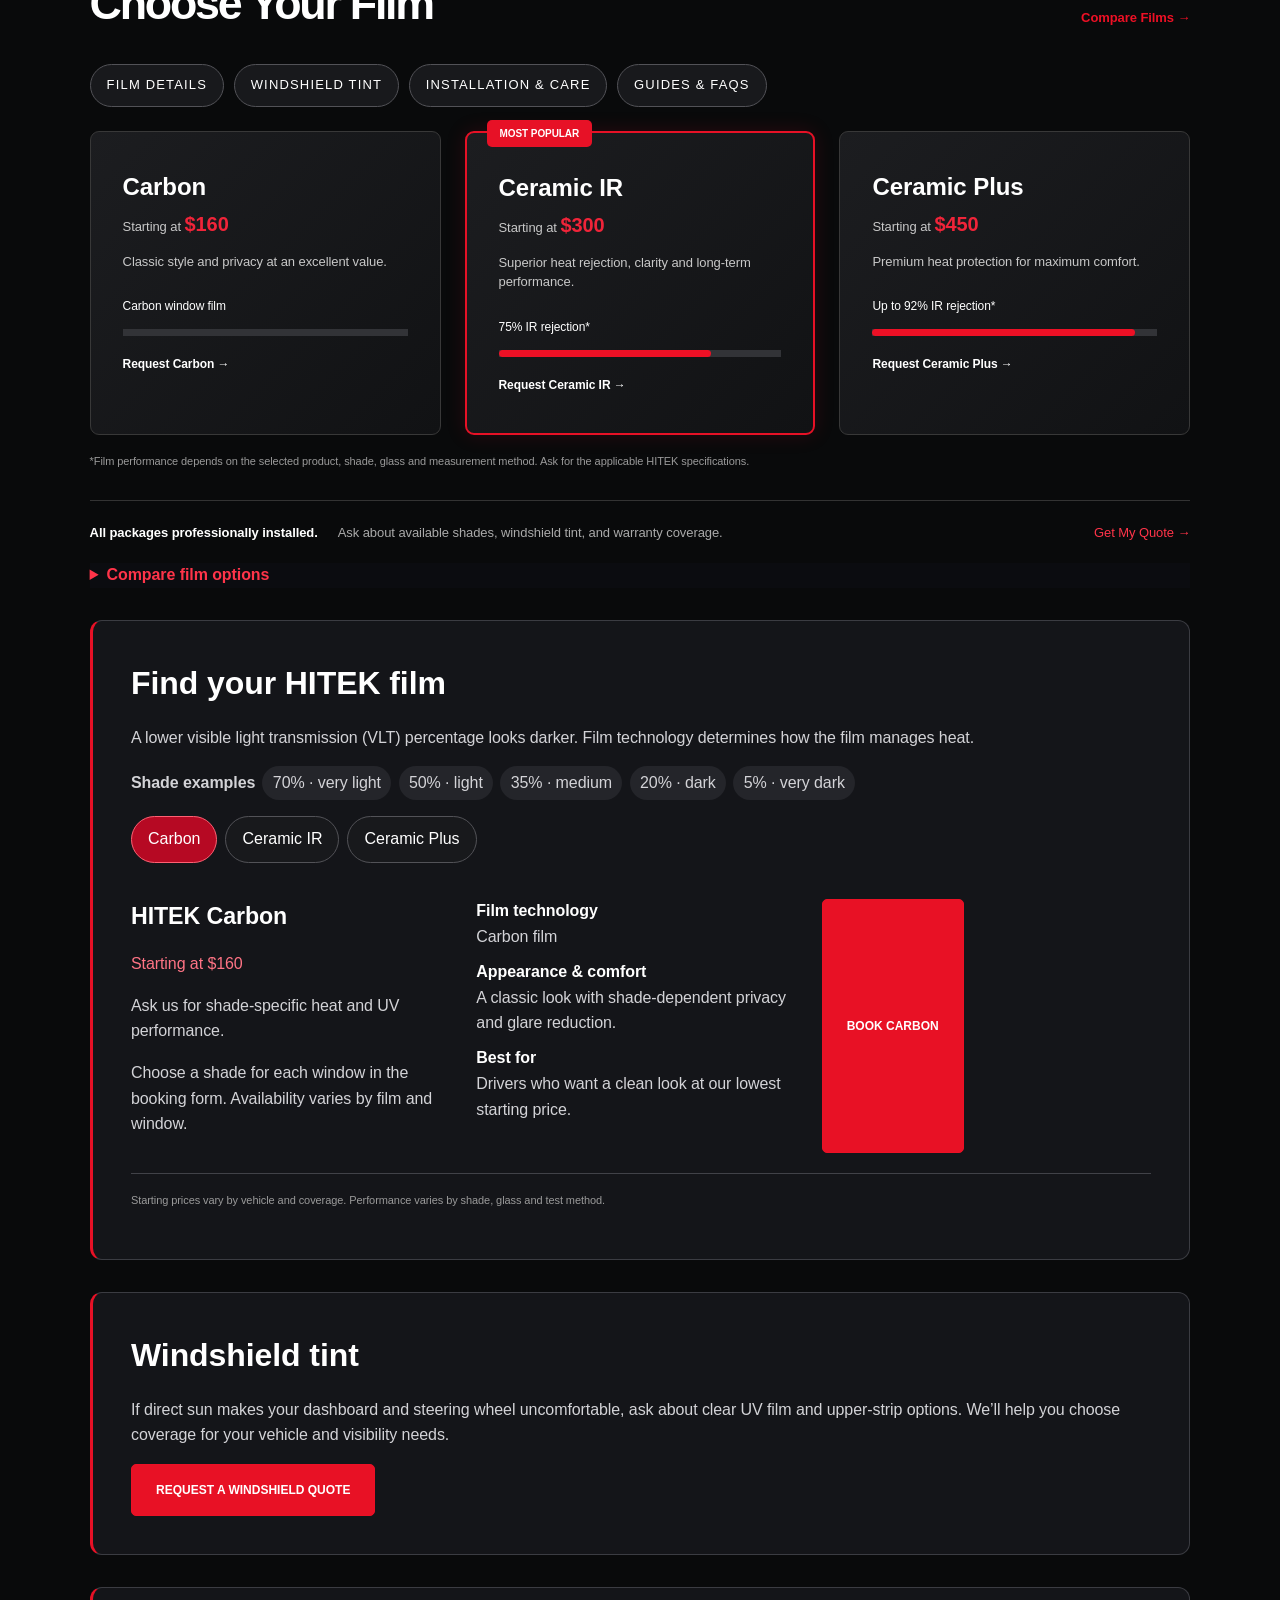
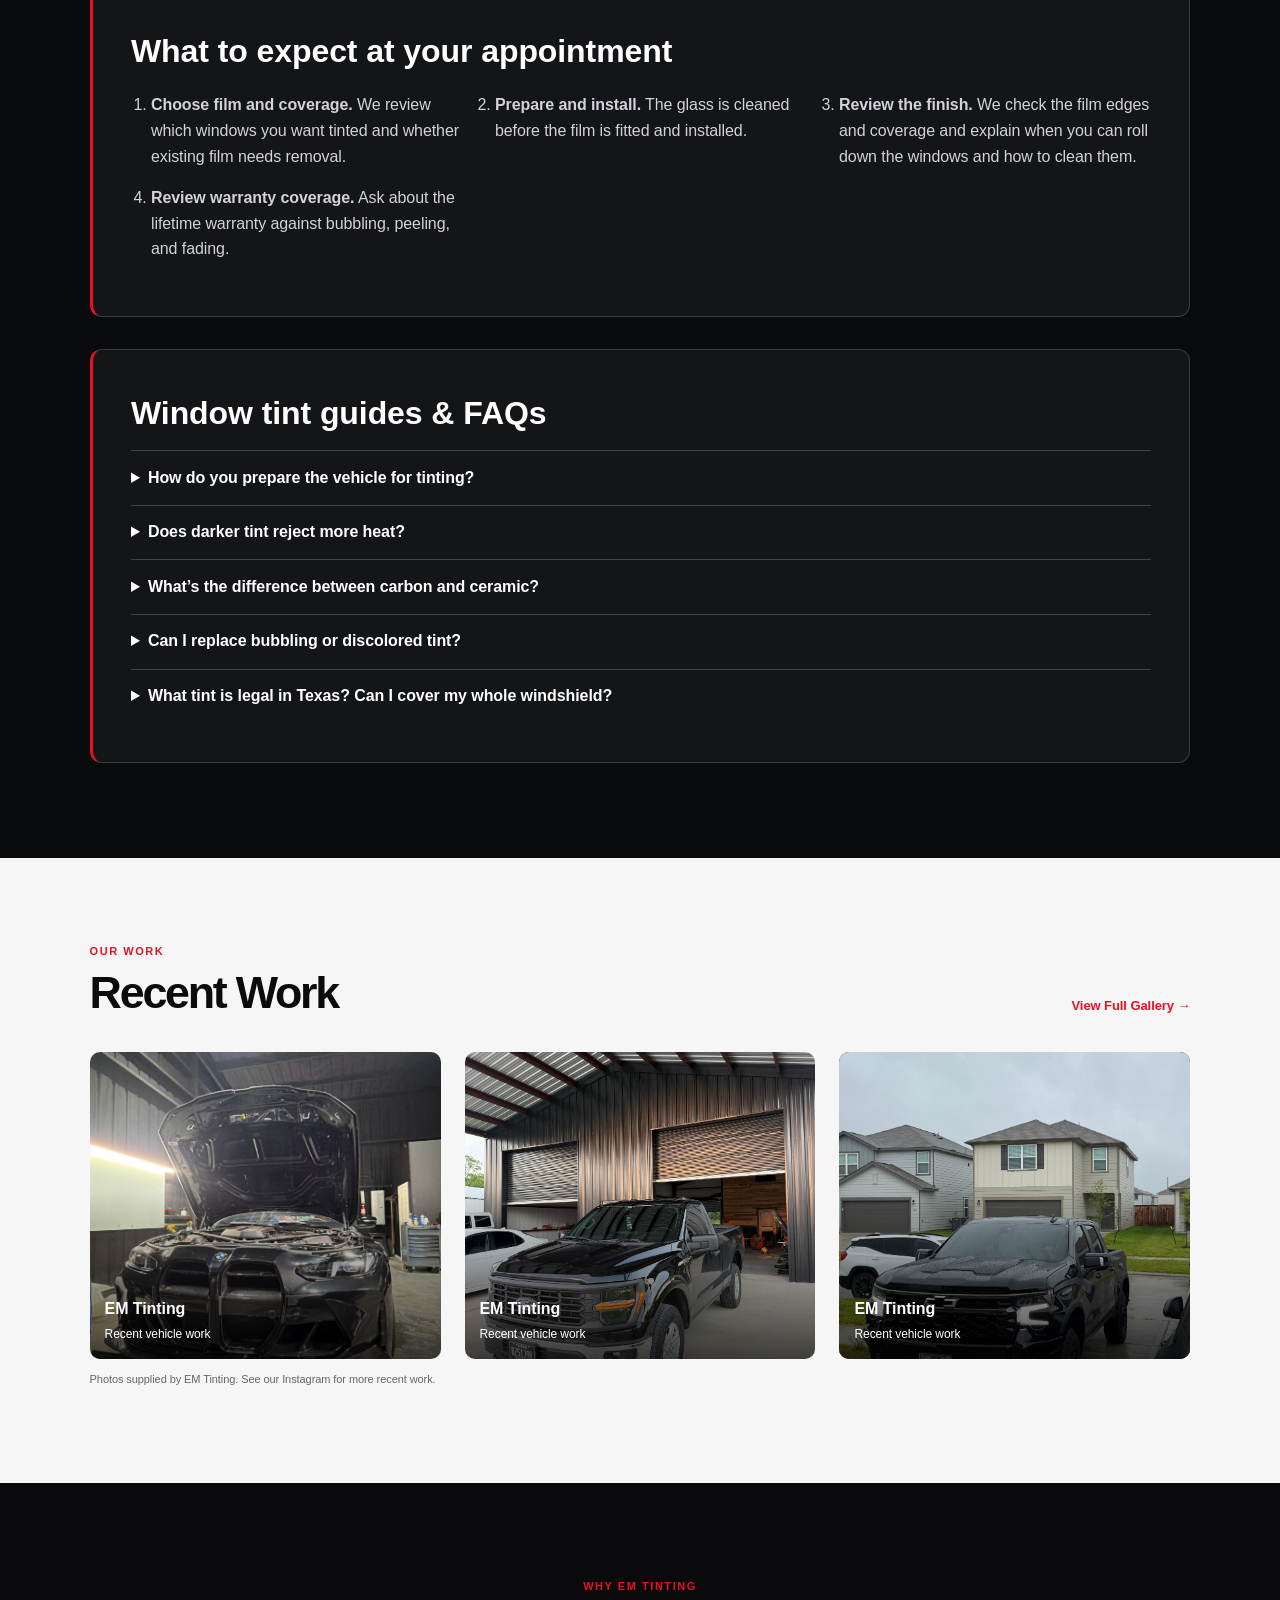
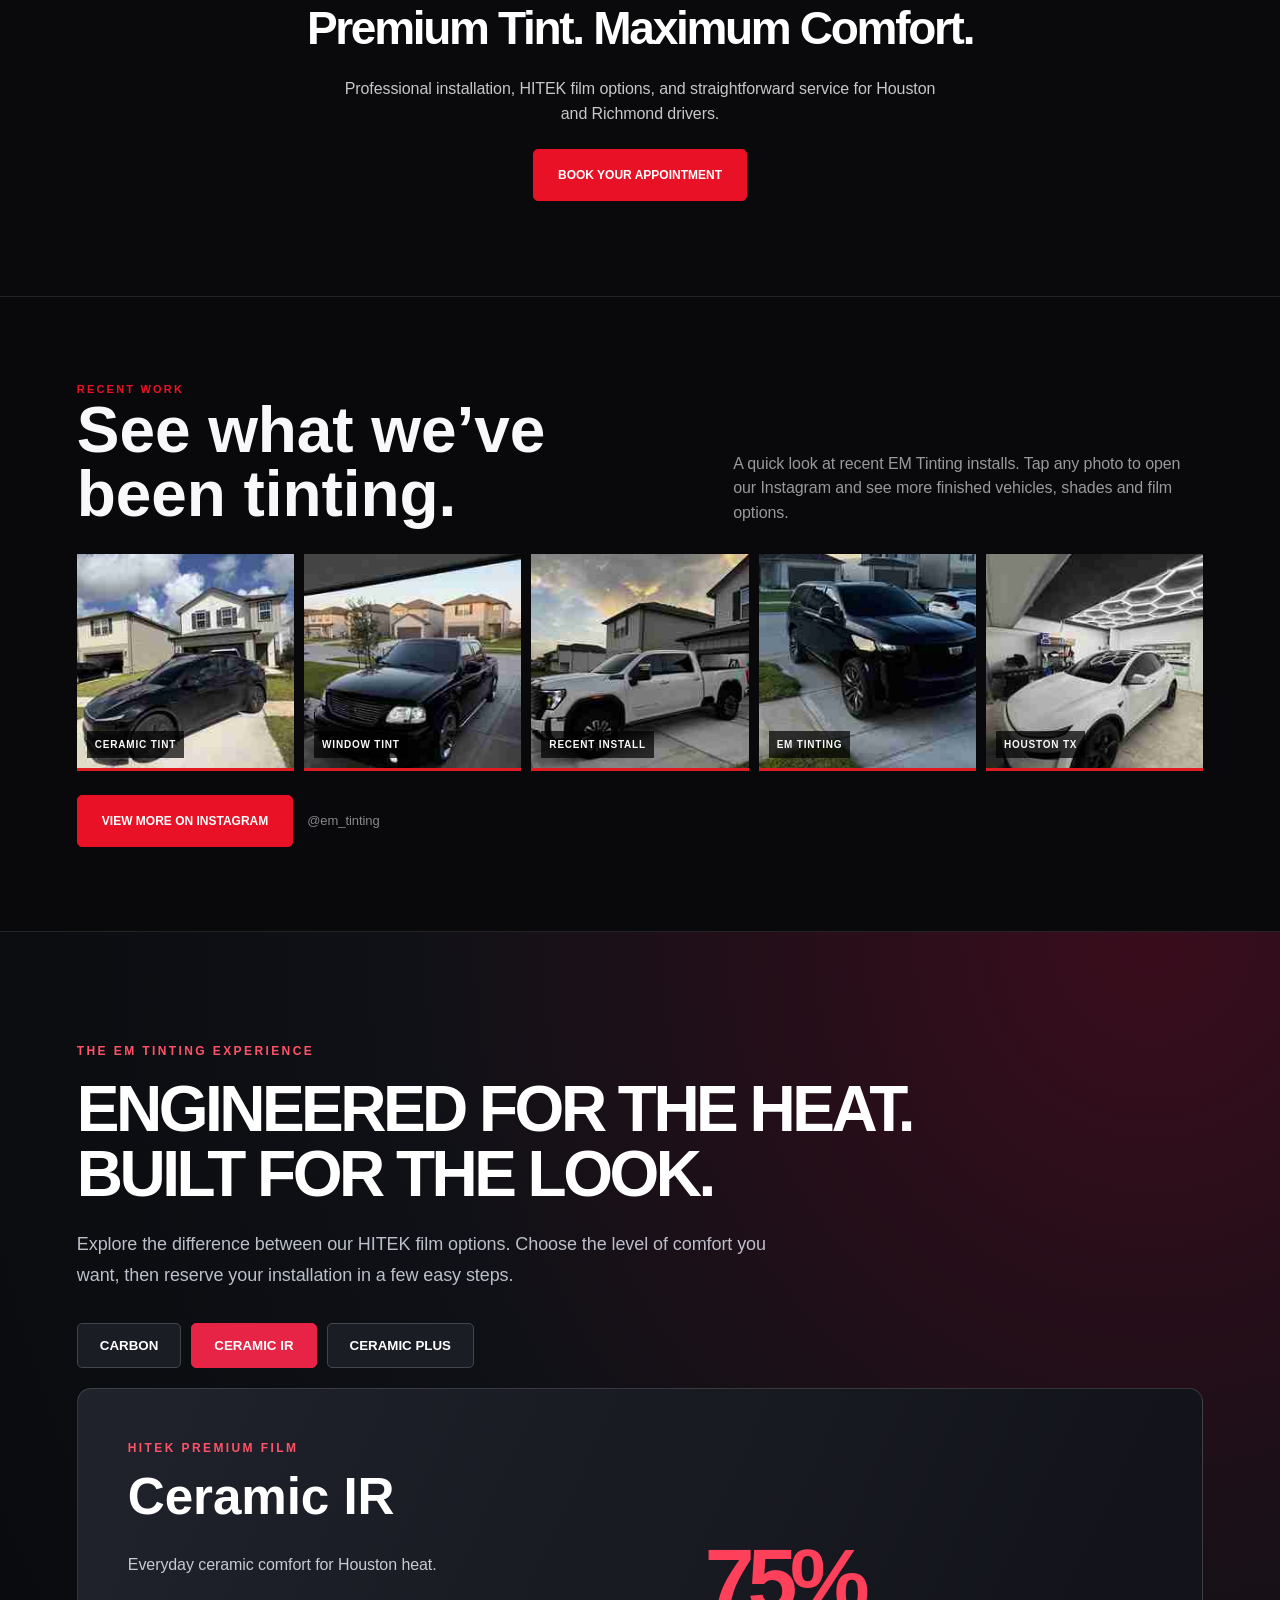
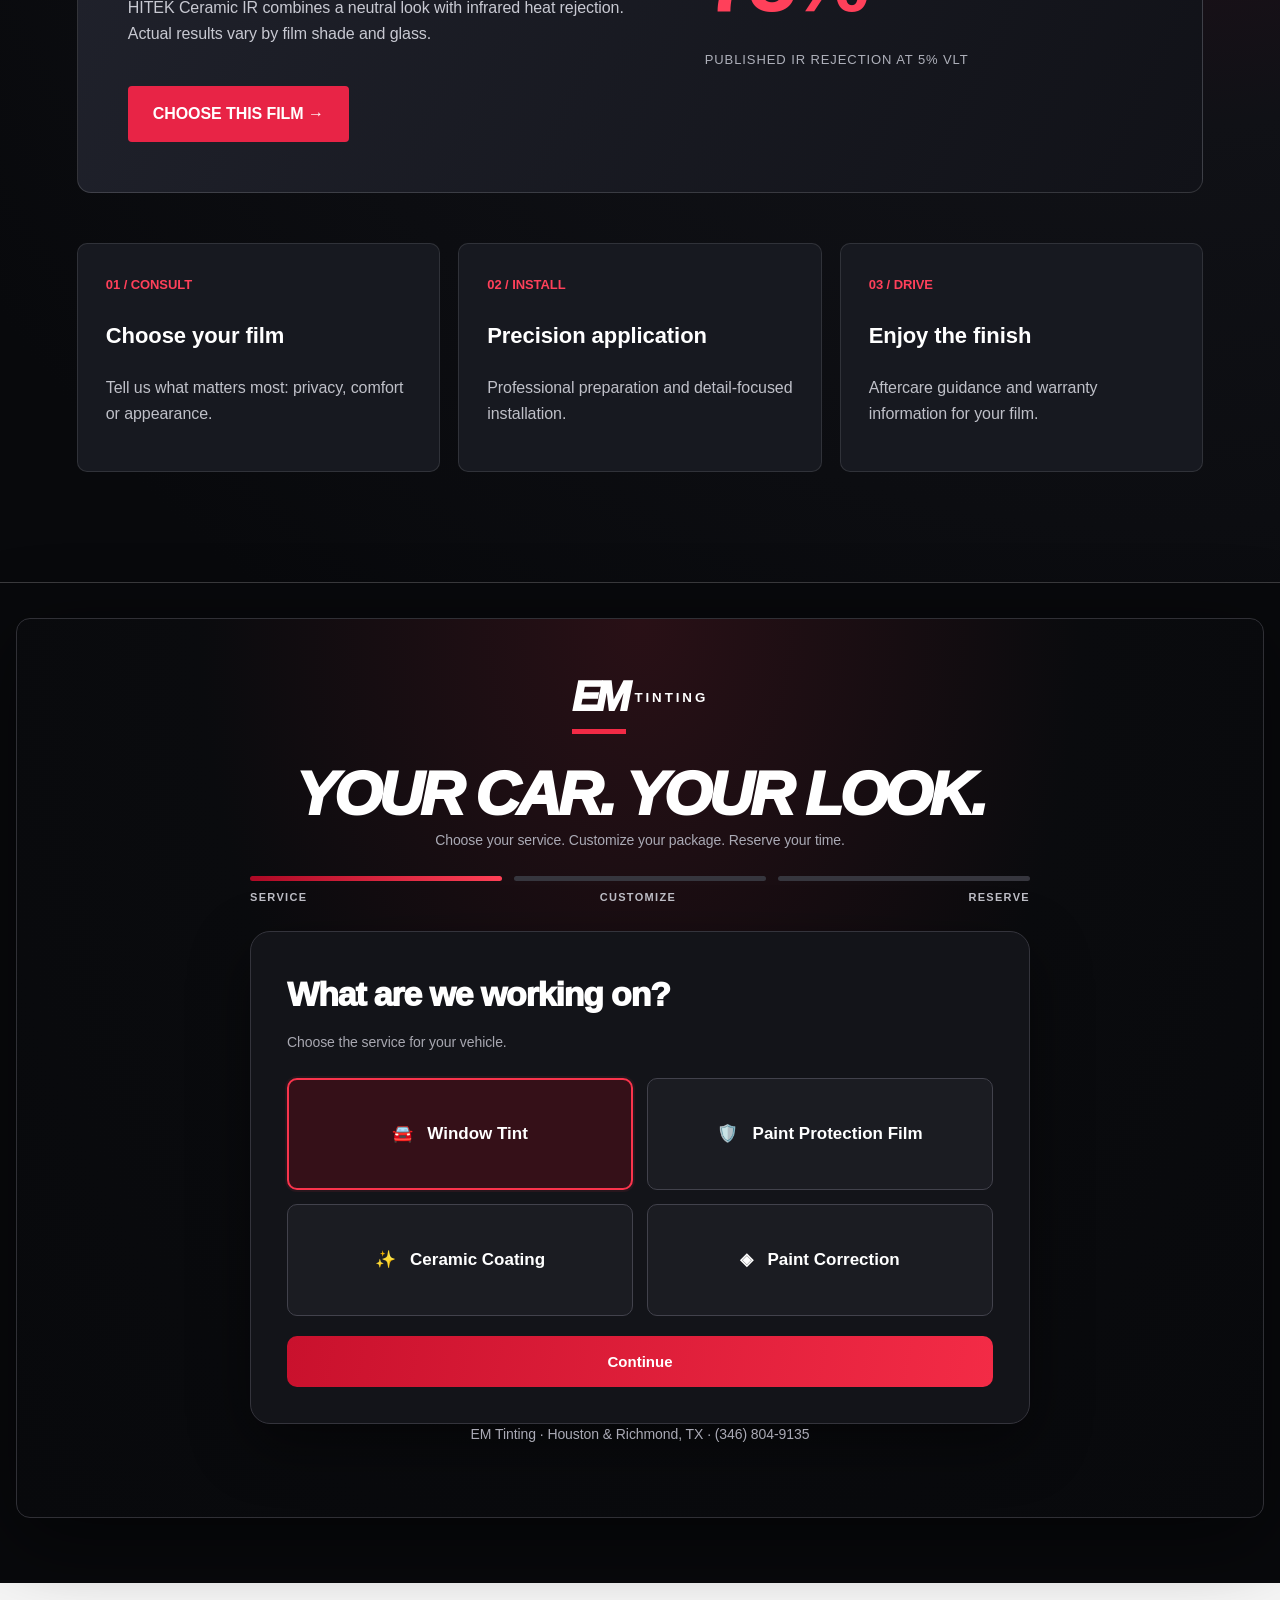
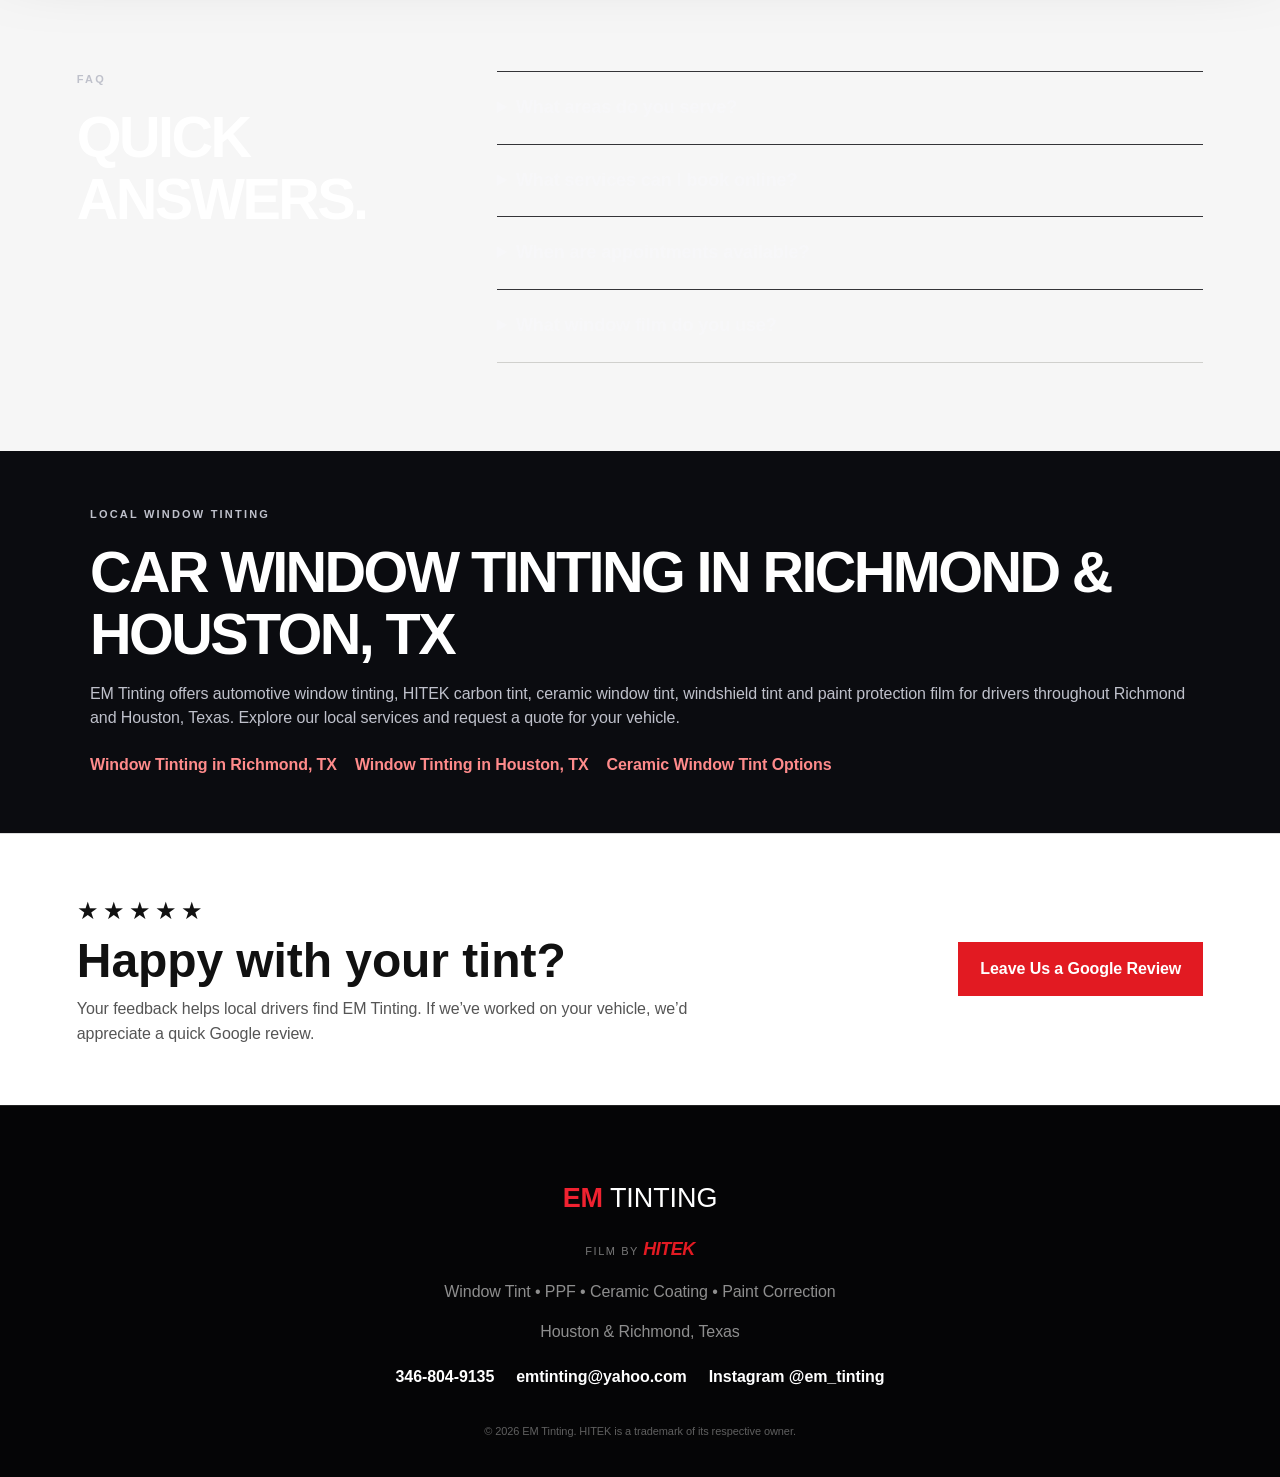
==== commit 4c5d696c: "Show four selectable PPF coverage examples side by side" ====
--- a/index.html
+++ b/index.html
@@ -92,7 +92,7 @@
 .em26-ppf-preview{background:#101115;border:1px solid #393b43;border-radius:18px;padding:1rem;text-align:center}
 .em26-ppf-map{position:relative;width:100%;aspect-ratio:826 / 500;isolation:isolate;overflow:hidden;border-radius:12px;background:#24262a}
 .em26-ppf-map img{position:absolute;top:-94%;left:0;width:100%;height:auto;max-width:none;display:block;image-orientation:from-image}
-.em26-ppf-map span{position:absolute;inset:0;pointer-events:none;opacity:0;background:#ff234e;mix-blend-mode:screen;transition:opacity .18s ease}
+.em26-ppf-map span{position:absolute;inset:0;pointer-events:none;opacity:0;background:#00dce9;mix-blend-mode:screen;transition:opacity .18s ease}
 .em26-ppf-map .ppf-bumper{clip-path:polygon(3.03% 53.80%,3.75% 57.00%,5.45% 59.40%,7.63% 61.80%,12.47% 61.80%,18.28% 60.60%,21.91% 58.80%,23.24% 61.80%,22.15% 66.60%,21.55% 72.20%,21.43% 78.00%,21.43% 83.00%,20.94% 85.40%,18.28% 87.60%,14.29% 88.20%,10.41% 87.60%,7.75% 86.00%,5.69% 82.60%,3.87% 77.40%,2.91% 72.60%,2.42% 67.60%,2.54% 62.60%,3.15% 59.40%)}
 .em26-ppf-map .ppf-hood{clip-path:polygon(3.51% 51.80%,5.93% 47.40%,11.14% 42.60%,18.28% 36.20%,27.00% 31.20%,30.39% 31.00%,33.90% 33.00%,39.35% 34.80%,42.37% 35.60%,40.31% 36.80%,36.08% 38.80%,31.60% 41.20%,26.88% 44.80%,22.64% 48.80%,18.77% 53.20%,14.04% 57.40%,11.02% 59.00%,7.87% 60.00%,6.17% 58.60%,4.72% 56.20%)}
 .em26-ppf-map .ppf-partialHood{clip-path:polygon(3.51% 51.80%,5.93% 47.40%,11.14% 42.60%,15.01% 39.20%,17.19% 41.00%,19.01% 43.00%,20.82% 45.40%,22.40% 49.00%,18.77% 53.20%,14.04% 57.40%,11.02% 59.00%,7.87% 60.00%,6.17% 58.60%,4.72% 56.20%)}
@@ -106,10 +106,11 @@
 .em26-ppf-map .ppf-bumper,
 .em26-ppf-map[data-coverage="partial"] :is(.ppf-partialHood,.ppf-partialFender),
 .em26-ppf-map:is([data-coverage="front"],[data-coverage="full"]) :is(.ppf-hood,.ppf-fender),
-.em26-ppf-map[data-coverage="full"] :is(.ppf-side,.ppf-roof){opacity:.52}
-.em26-ppf-builder:has(input[value="Headlights"]:checked) .ppf-lights,
-.em26-ppf-builder:has(input[value="Door Cups"]:checked) .ppf-cups,
-.em26-ppf-builder:has(input[value="Door Edges"]:checked) .ppf-edges{opacity:1;background:#ffd374;mix-blend-mode:normal}
+.em26-ppf-map[data-coverage="plus"] :is(.ppf-hood,.ppf-partialFender),
+.em26-ppf-map[data-coverage="full"] :is(.ppf-side,.ppf-roof){opacity:.68}
+.em26-ppf-builder:has(input[value="Headlights"]:checked) .em26-ppf-packages label:has(input:checked) .ppf-lights,
+.em26-ppf-builder:has(input[value="Door Cups"]:checked) .em26-ppf-packages label:has(input:checked) .ppf-cups,
+.em26-ppf-builder:has(input[value="Door Edges"]:checked) .em26-ppf-packages label:has(input:checked) .ppf-edges{opacity:1;background:#ffd374;mix-blend-mode:normal}
 @media(prefers-reduced-motion:reduce){.em26-ppf-map span{transition:none}}
 .em26-ppf-options{border:0;padding:0;margin:0 0 1.2rem;min-width:0}
 .em26-ppf-options legend{font-weight:700;margin-bottom:.6rem;padding:0}
@@ -121,6 +122,18 @@
 .em26-ppf-faq details{border-top:1px solid #414248;padding:.9rem 0}
 .em26-ppf-faq summary{cursor:pointer;font-weight:700}
 @media(max-width:740px){.em26-ppf-builder{grid-template-columns:1fr}}
+</style>
+<style>
+#ppf-showcase .em26-ppf-builder{grid-template-columns:minmax(0,1fr);gap:1.1rem}
+#ppf-showcase .em26-ppf-packages{display:grid;grid-template-columns:repeat(2,minmax(0,1fr));gap:clamp(.65rem,2vw,1.2rem);margin:0}
+#ppf-showcase .em26-ppf-packages legend{margin-bottom:.8rem}
+#ppf-showcase .em26-ppf-packages label{display:grid;grid-template-columns:auto minmax(0,1fr);align-content:start;align-items:center;gap:.55rem;padding:clamp(.65rem,2vw,1.1rem);margin:0}
+#ppf-showcase .em26-ppf-packages :is(.em26-ppf-map,small){grid-column:1/-1}
+#ppf-showcase .em26-ppf-packages label:has(input:checked){background:#132629;border-color:#00dce9}
+#ppf-showcase .em26-ppf-packages strong{font-size:clamp(.92rem,2vw,1.25rem)}
+#ppf-showcase .em26-ppf-request{max-width:48rem}
+#ppf-showcase .em26-ppf-request>.em26-ppf-legend:first-child{margin:0 0 1rem}
+@media(max-width:390px){#ppf-showcase .em26-ppf-packages{grid-template-columns:minmax(0,1fr)}}
 </style>
 </head>
 <body>
@@ -159,10 +172,13 @@
   <div id="ppf-coverage" class="em26-tint-block">
     <h3>Choose your coverage</h3>
     <div class="em26-ppf-builder">
-      <div class="em26-ppf-preview">
-        <p><strong>Coverage preview</strong> · Tesla Model Y</p>
-        <div class="em26-ppf-map" data-coverage="partial">
-          <img src="media/IMG_9175.jpeg" loading="lazy" alt="Front three-quarter view of a black Tesla Model Y with the selected PPF coverage highlighted">
+      <fieldset class="em26-ppf-options em26-ppf-packages">
+        <legend>Coverage package</legend>
+        <label>
+          <input type="radio" name="ppf-coverage" value="Partial Front" checked>
+          <strong>Partial Front</strong>
+          <div class="em26-ppf-map" data-coverage="partial" aria-hidden="true">
+          <img src="media/IMG_9175.jpeg" loading="lazy" alt="">
           <span class="ppf-bumper" aria-hidden="true"></span>
           <span class="ppf-hood" aria-hidden="true"></span>
           <span class="ppf-partialHood" aria-hidden="true"></span>
@@ -174,14 +190,65 @@
           <span class="ppf-cups" aria-hidden="true"></span>
           <span class="ppf-edges" aria-hidden="true"></span>
         </div>
-        <p class="em26-ppf-legend">Red shows the selected coverage. Gold marks selected add-ons. This preview shows the visible panels.</p>
-      </div>
-      <div>
-        <fieldset class="em26-ppf-options"><legend>Coverage package</legend>
-          <label><input type="radio" name="ppf-coverage" value="Partial Front" data-preview="partial" checked><span><strong>Partial Front</strong><small>Front bumper plus the leading portions of the hood and front fenders. This targets the areas most exposed to road debris.</small></span></label>
-          <label><input type="radio" name="ppf-coverage" value="Full Front" data-preview="front"><span><strong>Full Front</strong><small>Front bumper, full hood, and full front fenders. Choose this for more front-end protection without a film line across the hood.</small></span></label>
-          <label><input type="radio" name="ppf-coverage" value="Full Vehicle" data-preview="full"><span><strong>Full Vehicle</strong><small>Coverage for the exterior painted panels, including the doors, rear quarters, and rear bumper. We confirm the exact panel list for your vehicle.</small></span></label>
-        </fieldset>
+          <small>Front bumper, leading hood section, and leading front fender sections.</small>
+        </label>
+        <label>
+          <input type="radio" name="ppf-coverage" value="Full Front">
+          <strong>Full Front</strong>
+          <div class="em26-ppf-map" data-coverage="front" aria-hidden="true">
+          <img src="media/IMG_9175.jpeg" loading="lazy" alt="">
+          <span class="ppf-bumper" aria-hidden="true"></span>
+          <span class="ppf-hood" aria-hidden="true"></span>
+          <span class="ppf-partialHood" aria-hidden="true"></span>
+          <span class="ppf-fender" aria-hidden="true"></span>
+          <span class="ppf-partialFender" aria-hidden="true"></span>
+          <span class="ppf-side" aria-hidden="true"></span>
+          <span class="ppf-roof" aria-hidden="true"></span>
+          <span class="ppf-lights" aria-hidden="true"></span>
+          <span class="ppf-cups" aria-hidden="true"></span>
+          <span class="ppf-edges" aria-hidden="true"></span>
+        </div>
+          <small>Front bumper, full hood, and full front fenders.</small>
+        </label>
+        <label>
+          <input type="radio" name="ppf-coverage" value="Partial Plus">
+          <strong>Partial Plus</strong>
+          <div class="em26-ppf-map" data-coverage="plus" aria-hidden="true">
+          <img src="media/IMG_9175.jpeg" loading="lazy" alt="">
+          <span class="ppf-bumper" aria-hidden="true"></span>
+          <span class="ppf-hood" aria-hidden="true"></span>
+          <span class="ppf-partialHood" aria-hidden="true"></span>
+          <span class="ppf-fender" aria-hidden="true"></span>
+          <span class="ppf-partialFender" aria-hidden="true"></span>
+          <span class="ppf-side" aria-hidden="true"></span>
+          <span class="ppf-roof" aria-hidden="true"></span>
+          <span class="ppf-lights" aria-hidden="true"></span>
+          <span class="ppf-cups" aria-hidden="true"></span>
+          <span class="ppf-edges" aria-hidden="true"></span>
+        </div>
+          <small>Request the front bumper and full hood with partial front fender coverage. We’ll confirm availability for your vehicle.</small>
+        </label>
+        <label>
+          <input type="radio" name="ppf-coverage" value="Full Coverage">
+          <strong>Full Coverage</strong>
+          <div class="em26-ppf-map" data-coverage="full" aria-hidden="true">
+          <img src="media/IMG_9175.jpeg" loading="lazy" alt="">
+          <span class="ppf-bumper" aria-hidden="true"></span>
+          <span class="ppf-hood" aria-hidden="true"></span>
+          <span class="ppf-partialHood" aria-hidden="true"></span>
+          <span class="ppf-fender" aria-hidden="true"></span>
+          <span class="ppf-partialFender" aria-hidden="true"></span>
+          <span class="ppf-side" aria-hidden="true"></span>
+          <span class="ppf-roof" aria-hidden="true"></span>
+          <span class="ppf-lights" aria-hidden="true"></span>
+          <span class="ppf-cups" aria-hidden="true"></span>
+          <span class="ppf-edges" aria-hidden="true"></span>
+        </div>
+          <small>Exterior painted panels, including doors, rear quarters, and rear bumper. Exact coverage varies by vehicle.</small>
+        </label>
+      </fieldset>
+      <div class="em26-ppf-request">
+        <p class="em26-ppf-legend">Blue shows the visible panels covered. Gold marks add-ons on your selected example.</p>
         <fieldset class="em26-ppf-options em26-ppf-extras"><legend>Optional add-ons</legend>
           <label><input type="checkbox" name="ppf-addon" value="Headlights"><span><strong>Headlights</strong><small>Helps protect compatible lenses from road debris.</small></span></label>
           <label><input type="checkbox" name="ppf-addon" value="Door Cups"><span><strong>Door Cups</strong><small>Helps reduce fingernail scratches behind handles.</small></span></label>
@@ -397,12 +464,6 @@
     }
   }
 
-  ppf.addEventListener('change', event => {
-    if (event.target.name === 'ppf-coverage') {
-      ppf.querySelector('.em26-ppf-map').dataset.coverage = event.target.dataset.preview;
-    }
-  });
-
   function openQuote(event) {
     const link = event.target.closest('a');
     if (!link || event.defaultPrevented || event.metaKey || event.ctrlKey || event.shiftKey || event.altKey) return;
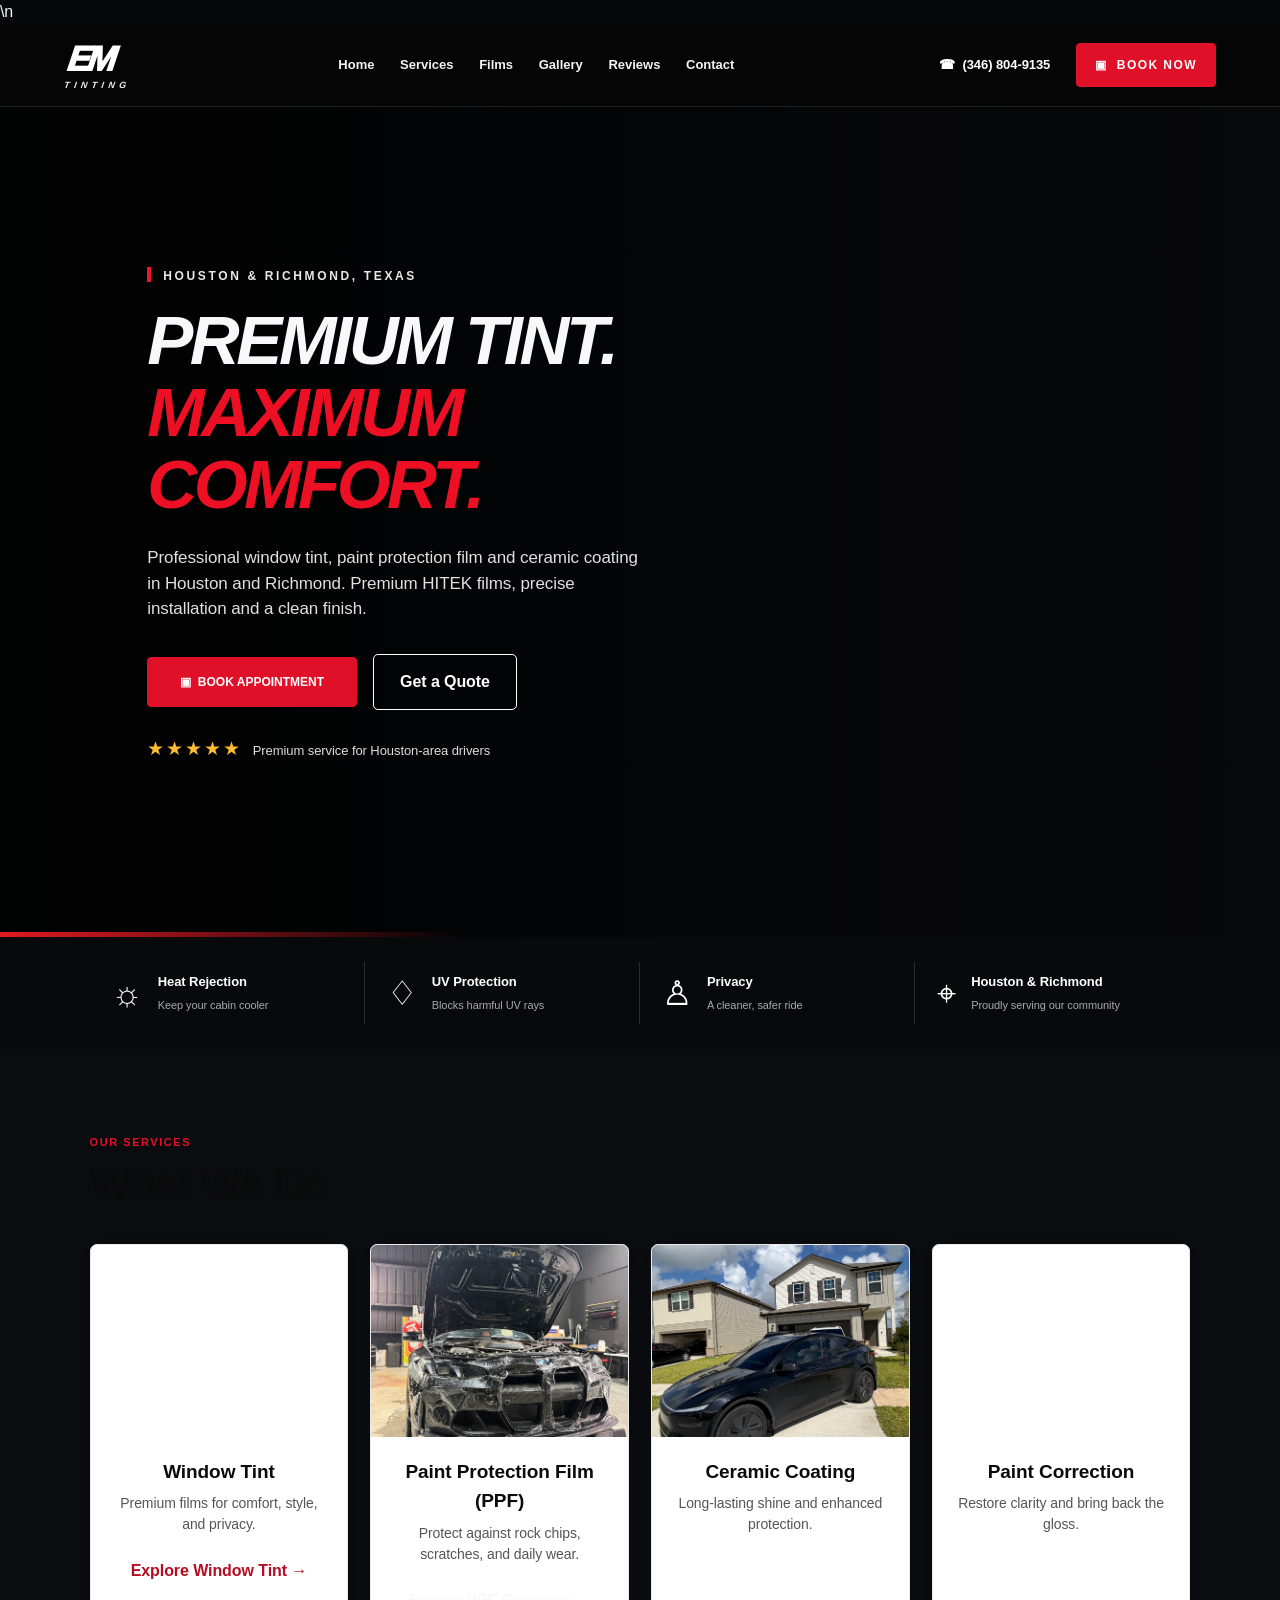
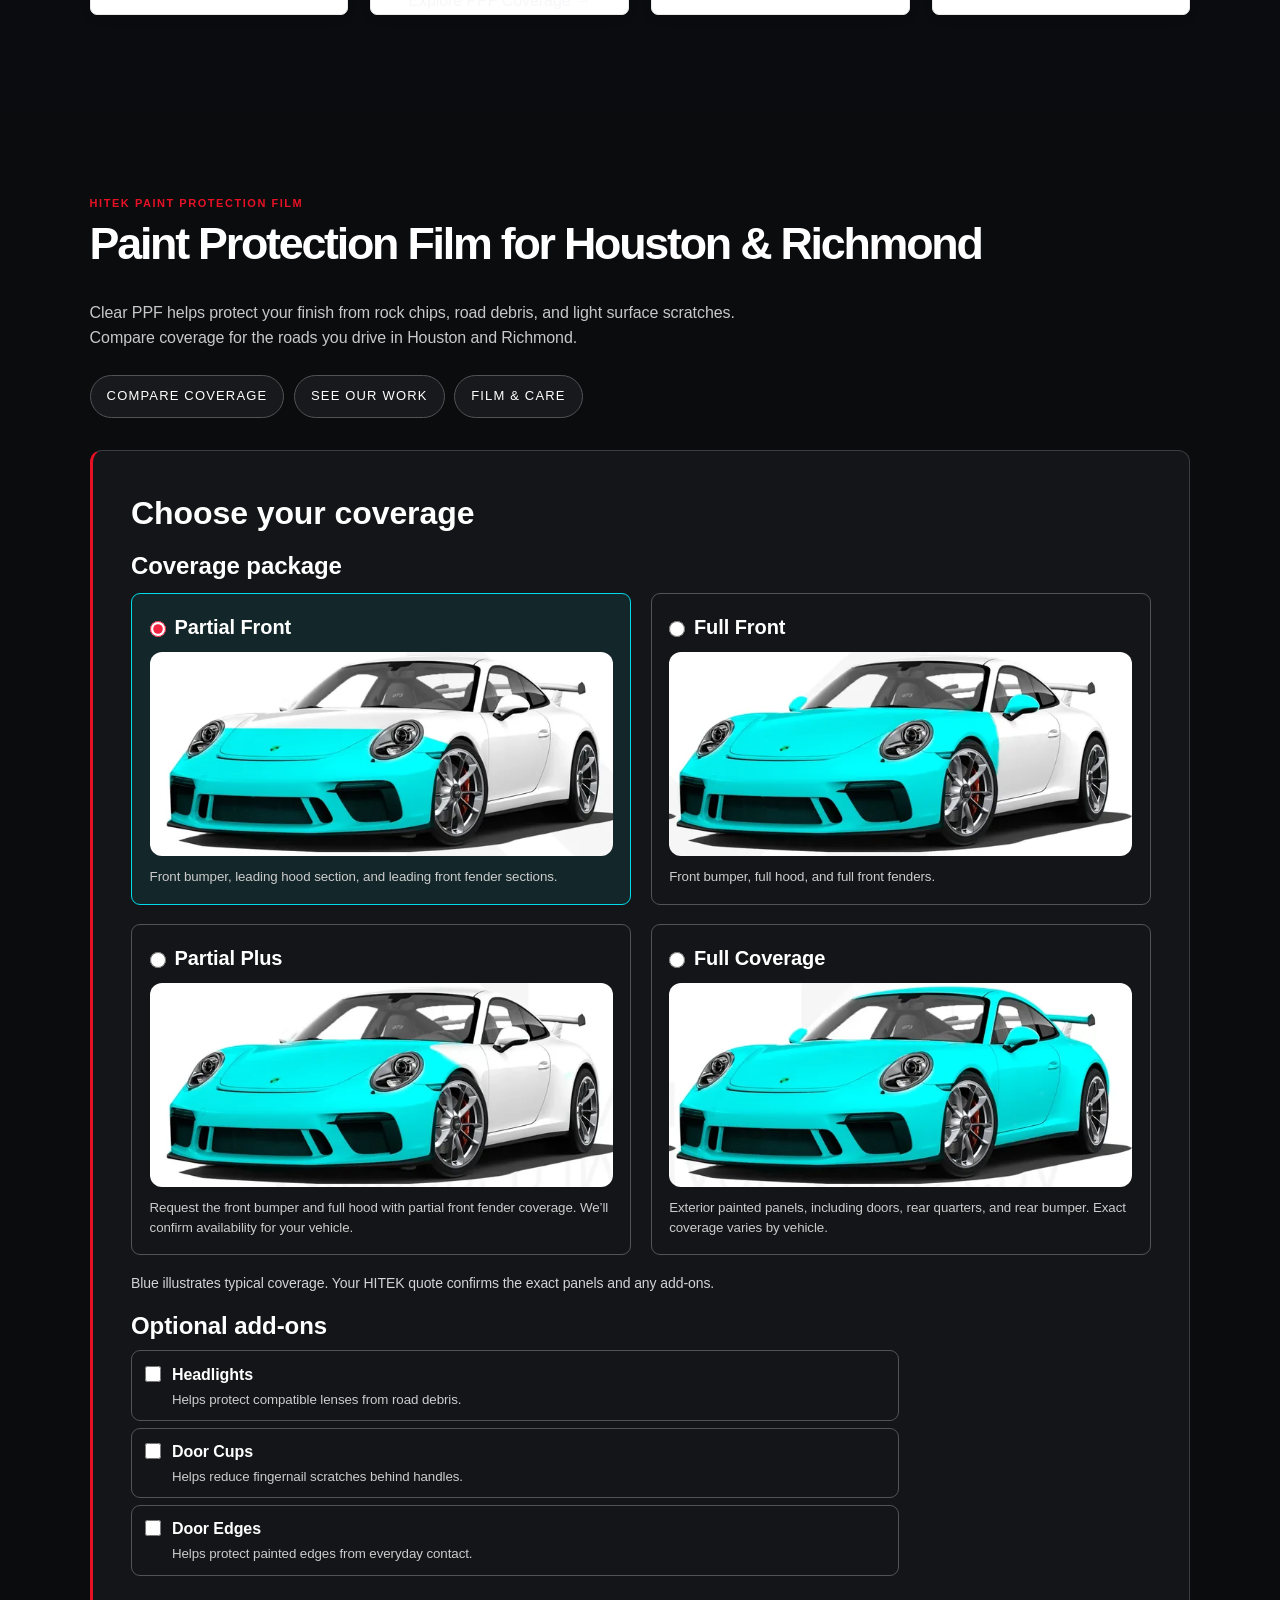
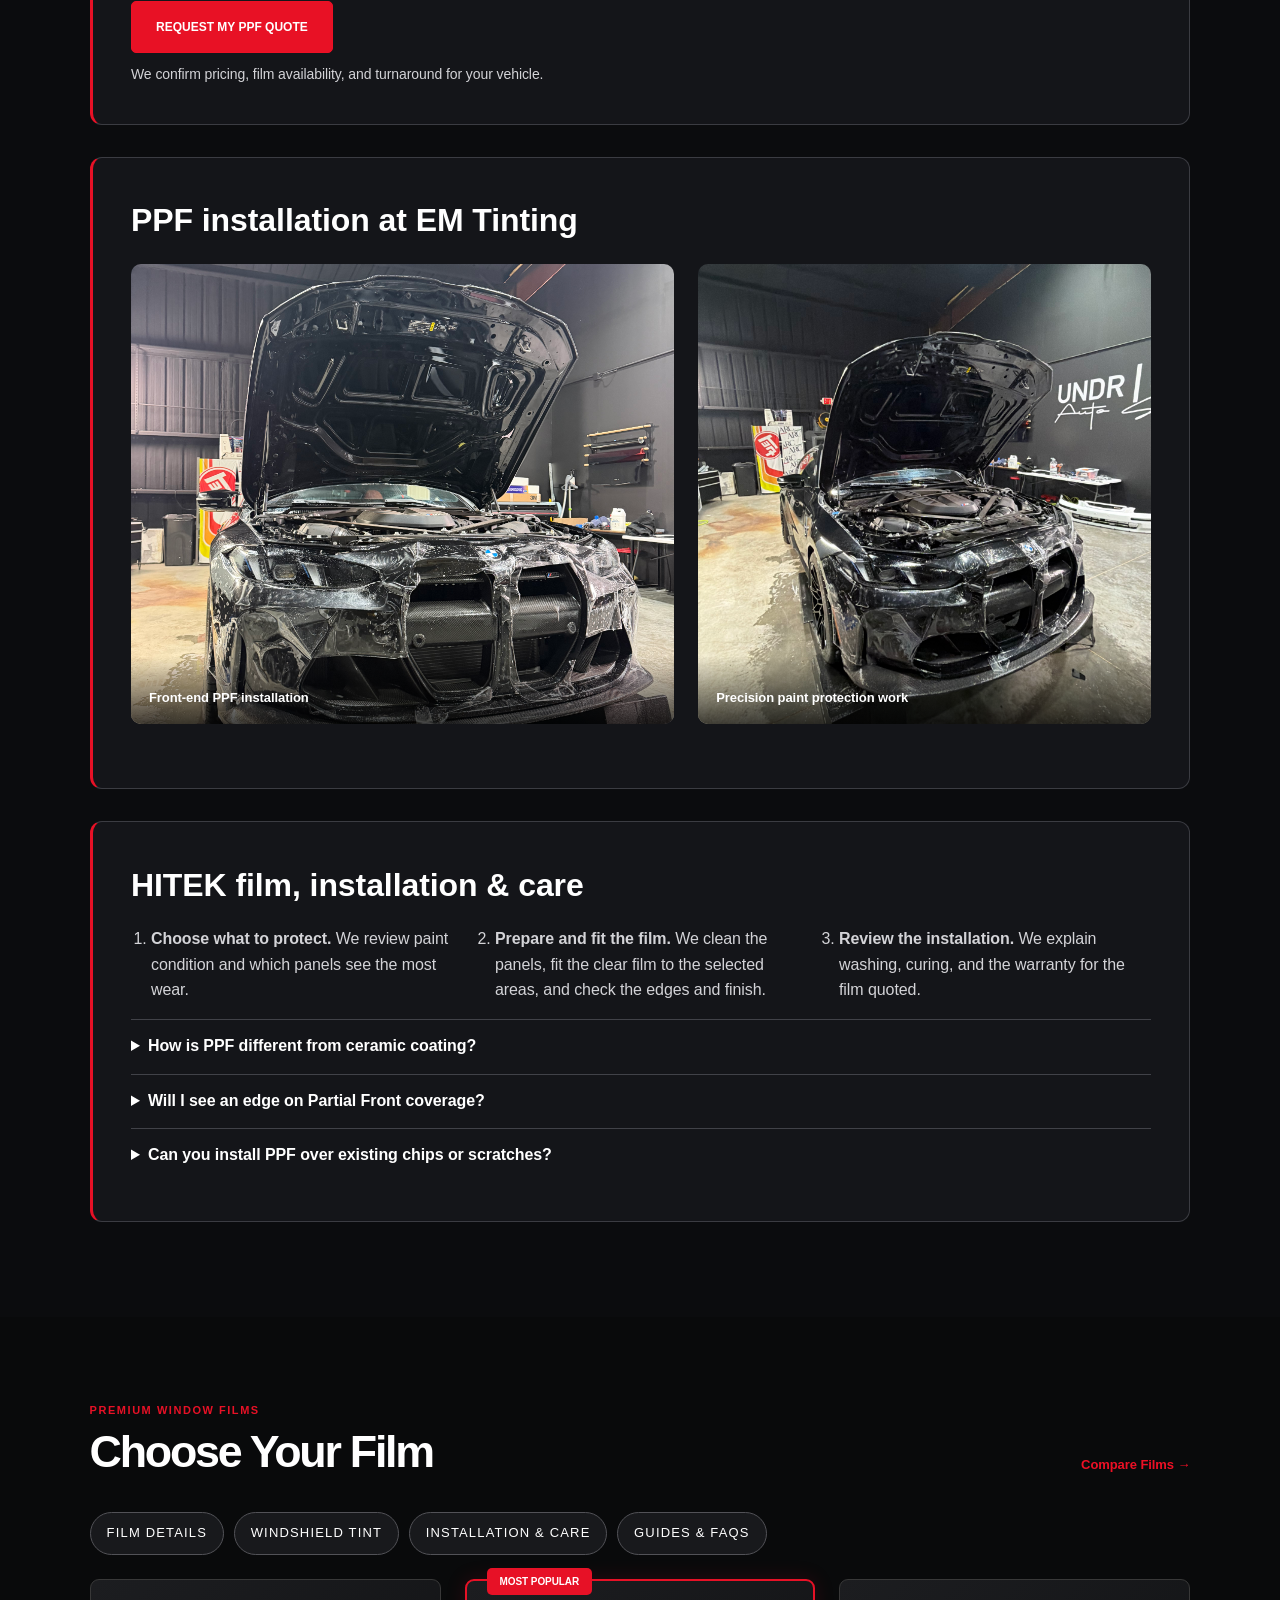
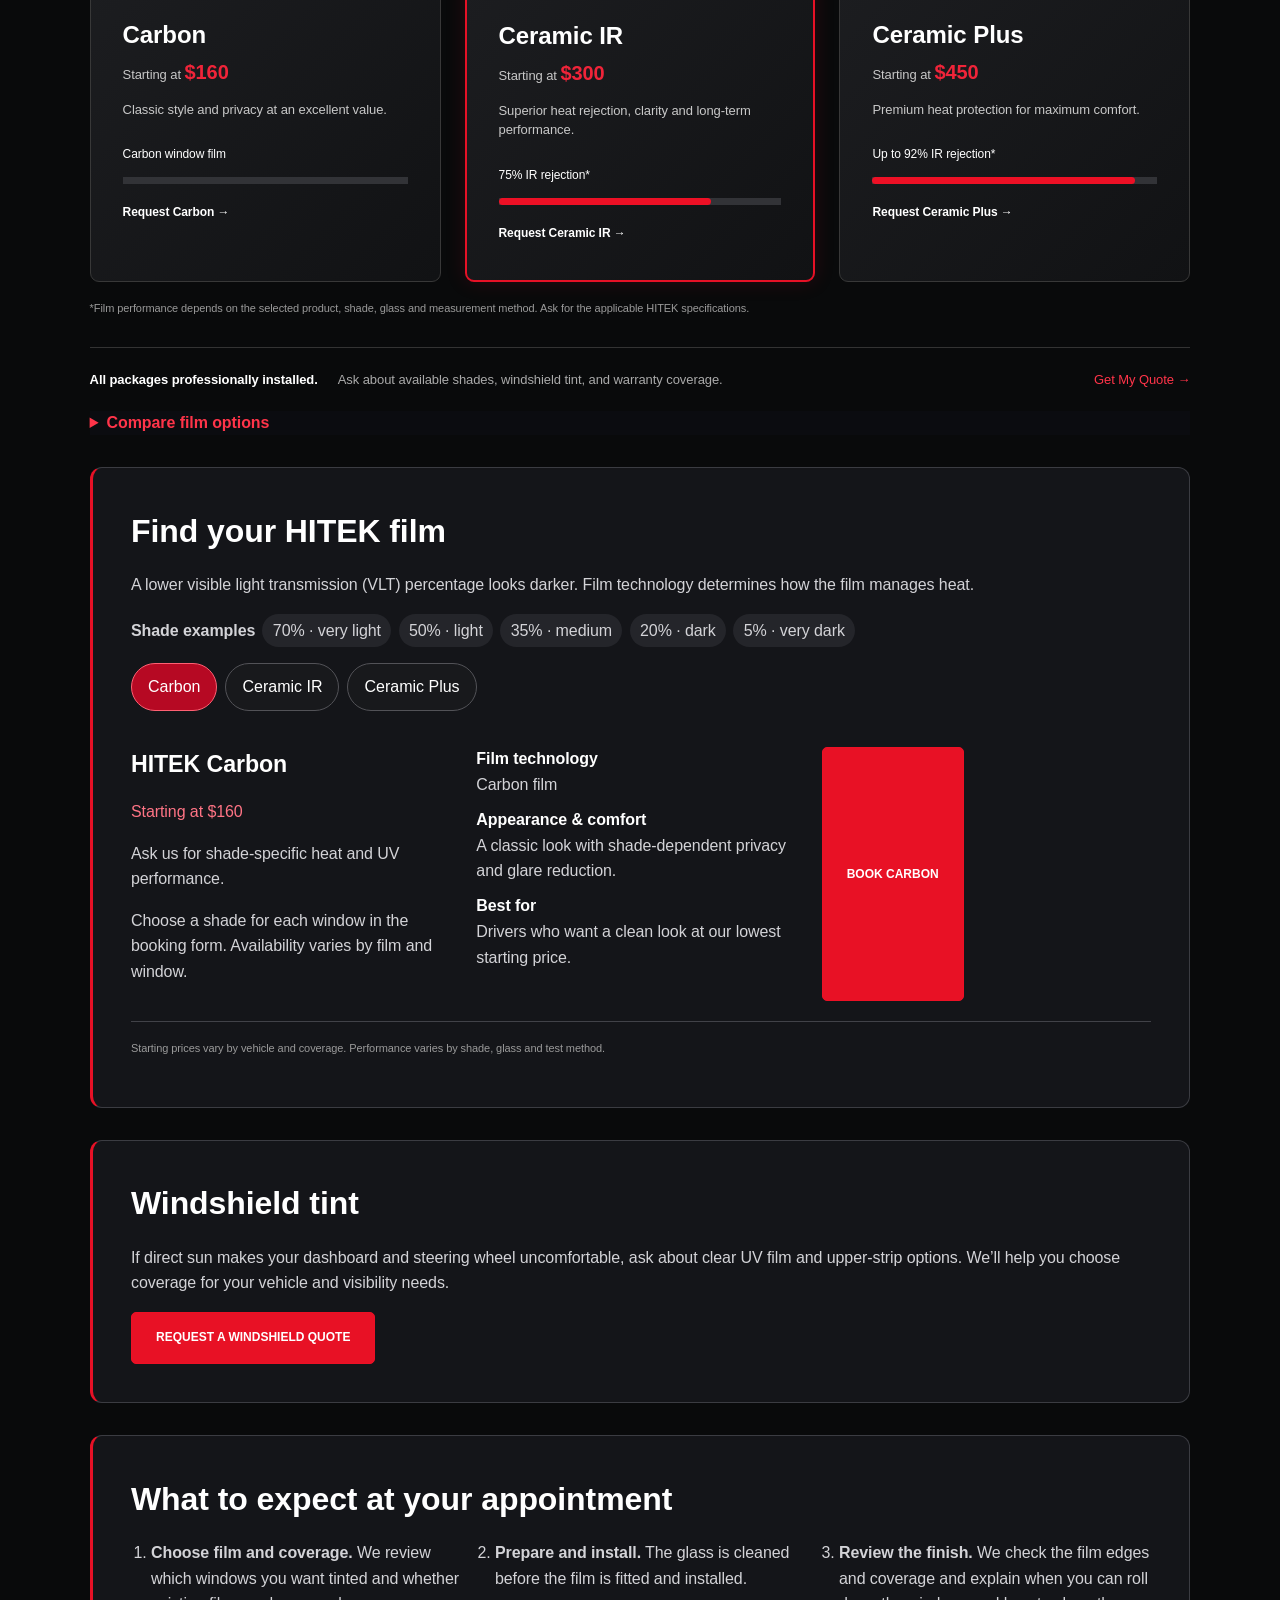
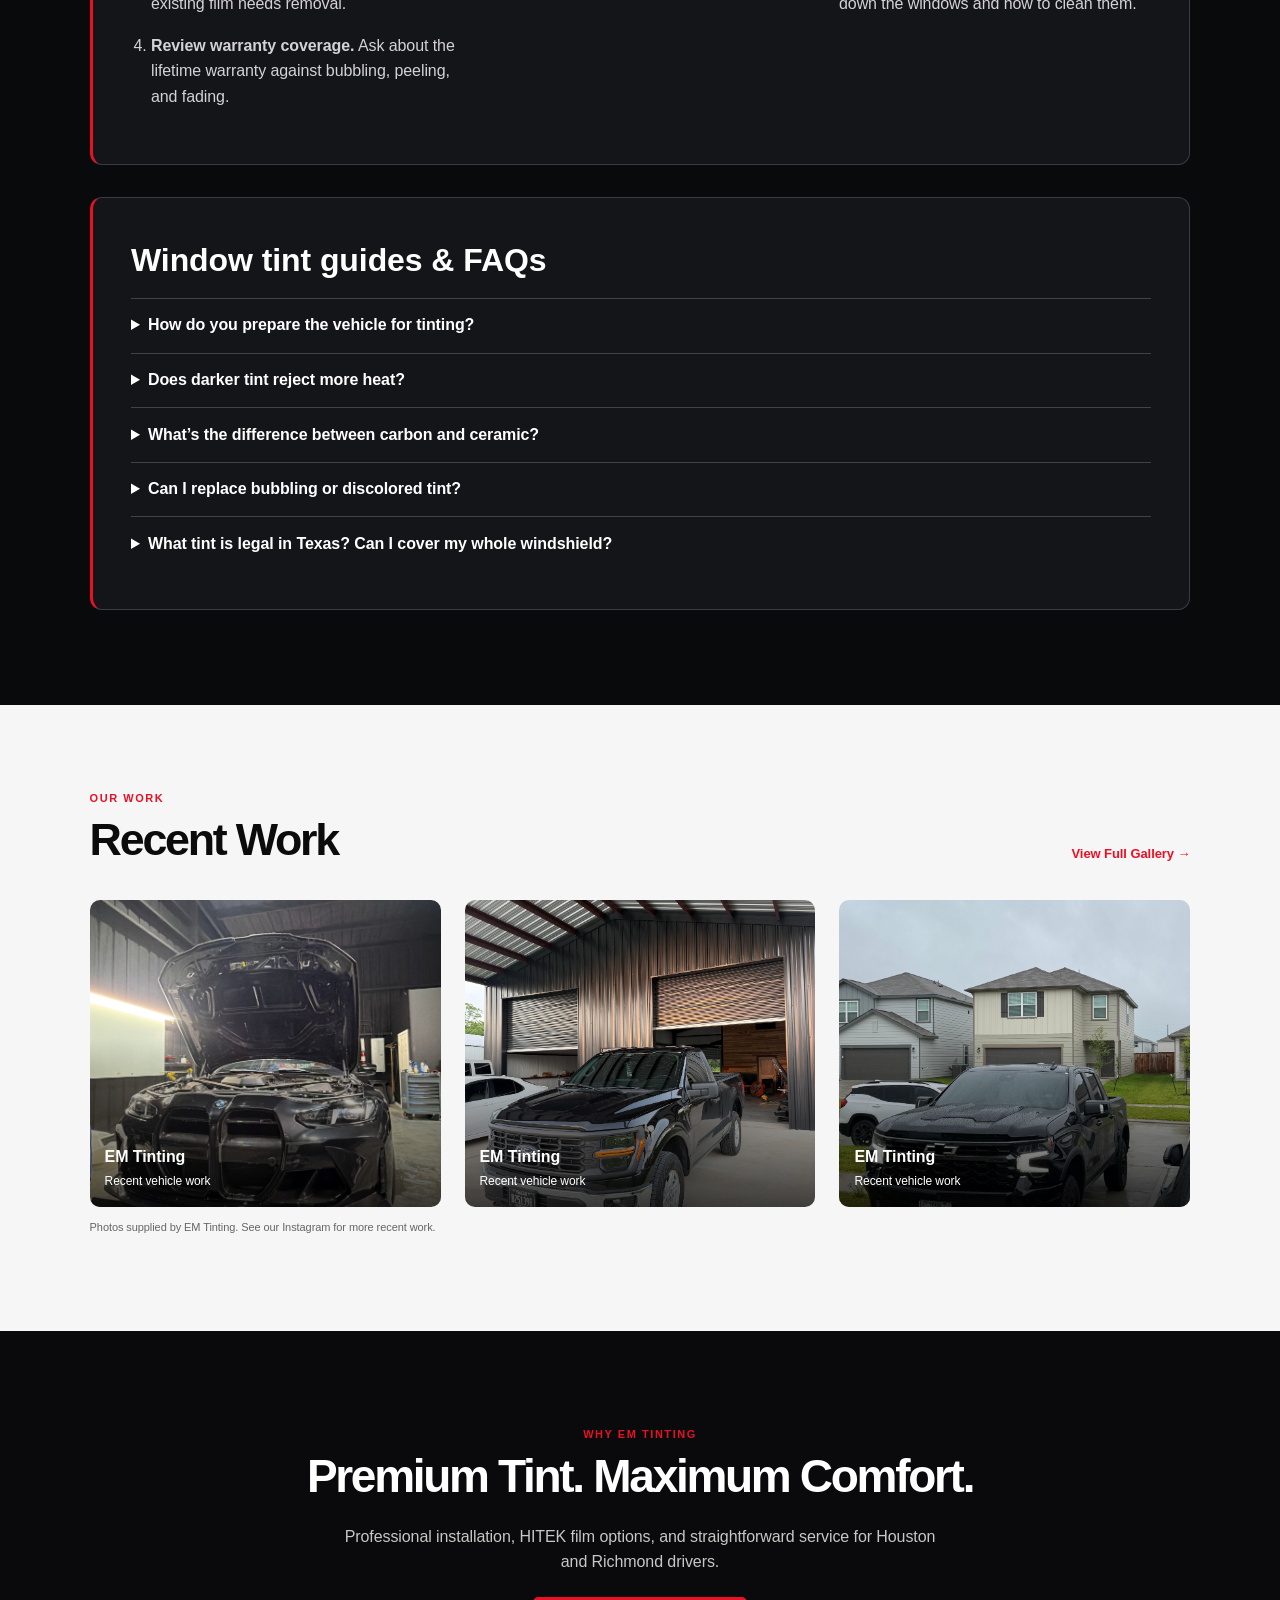
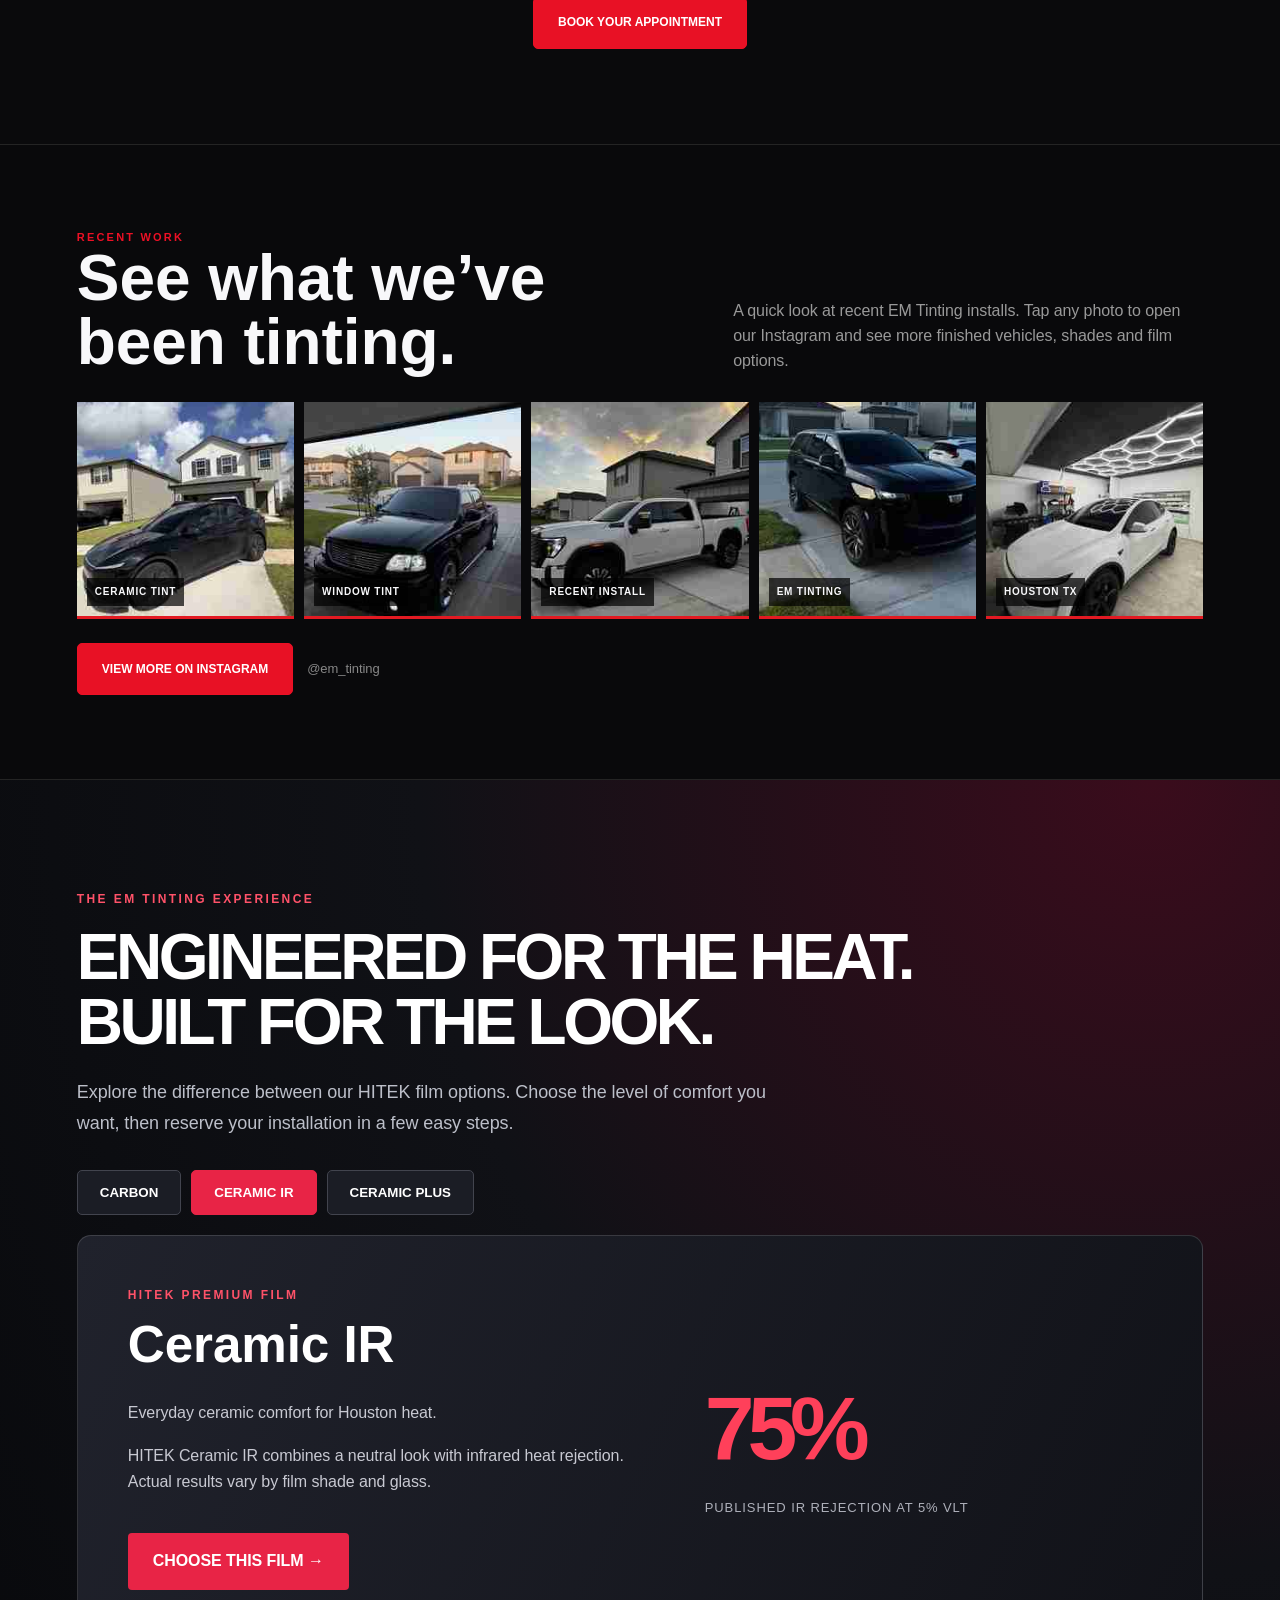
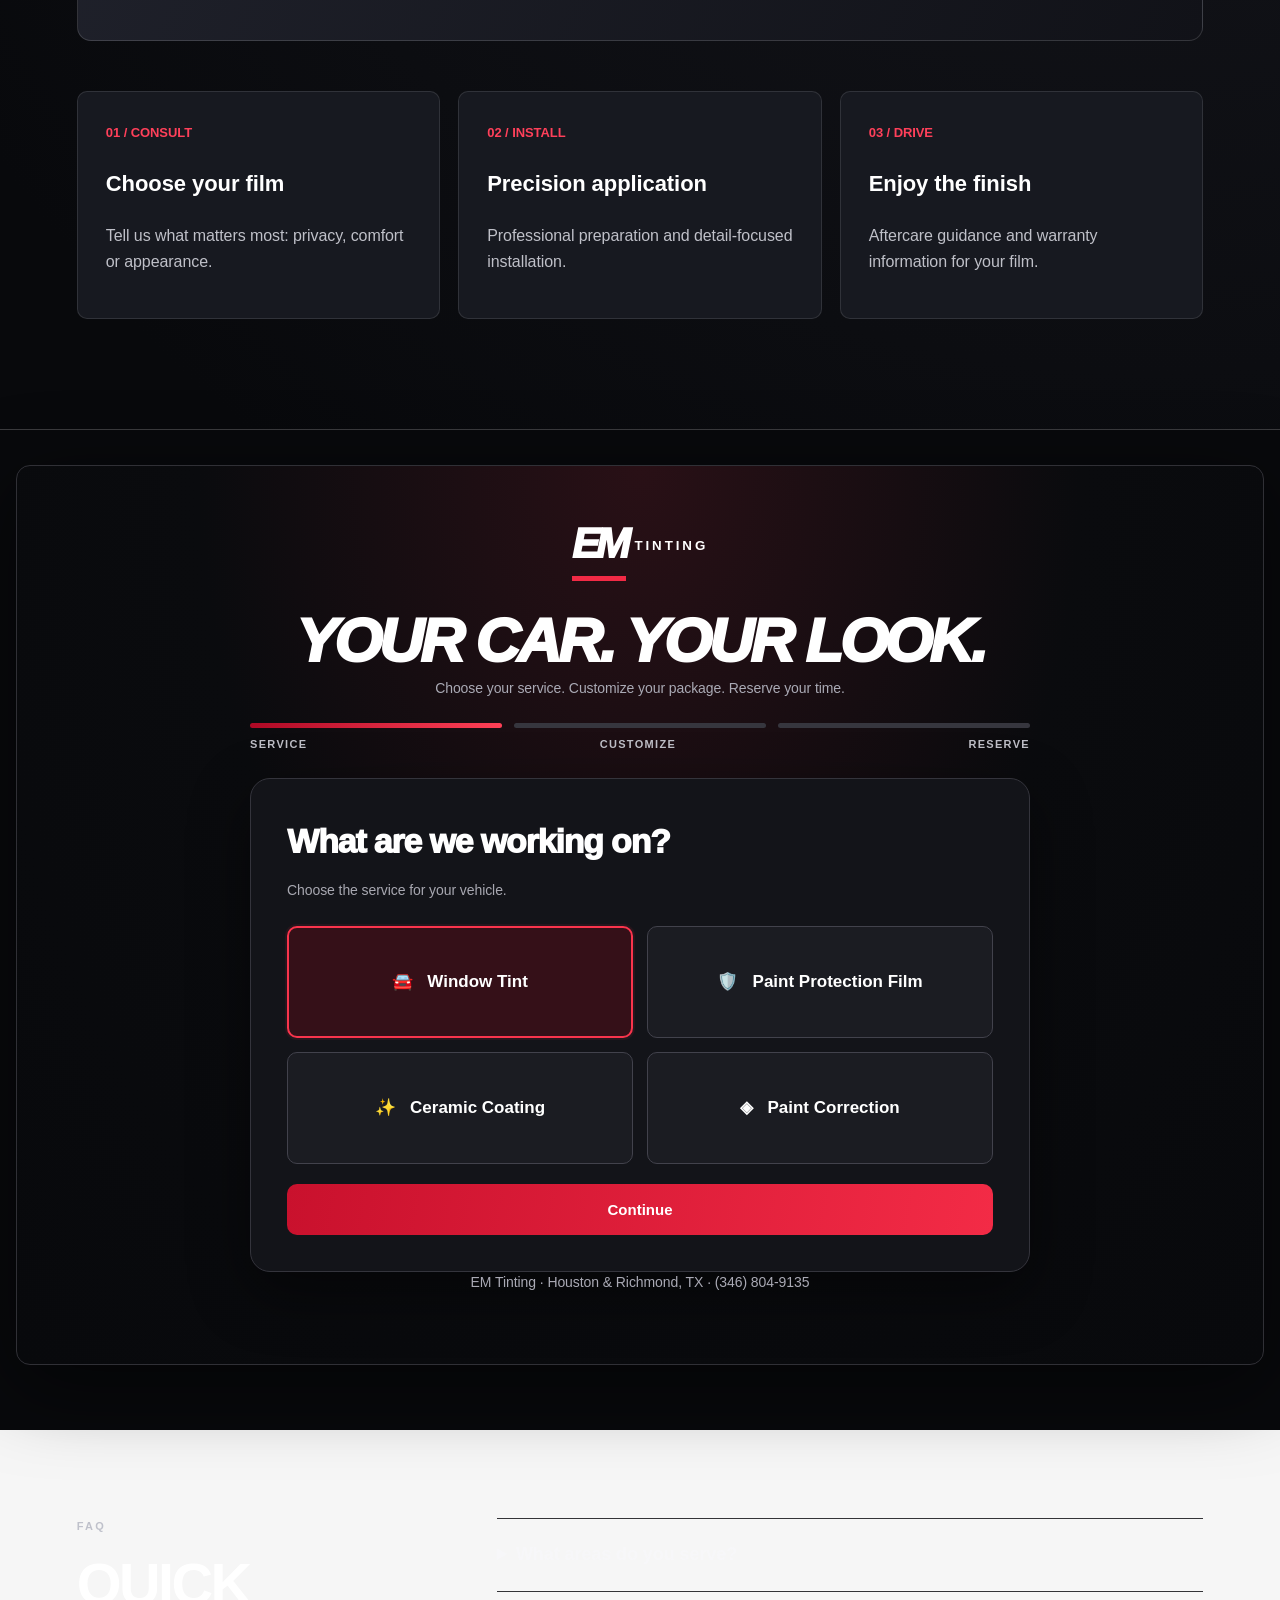
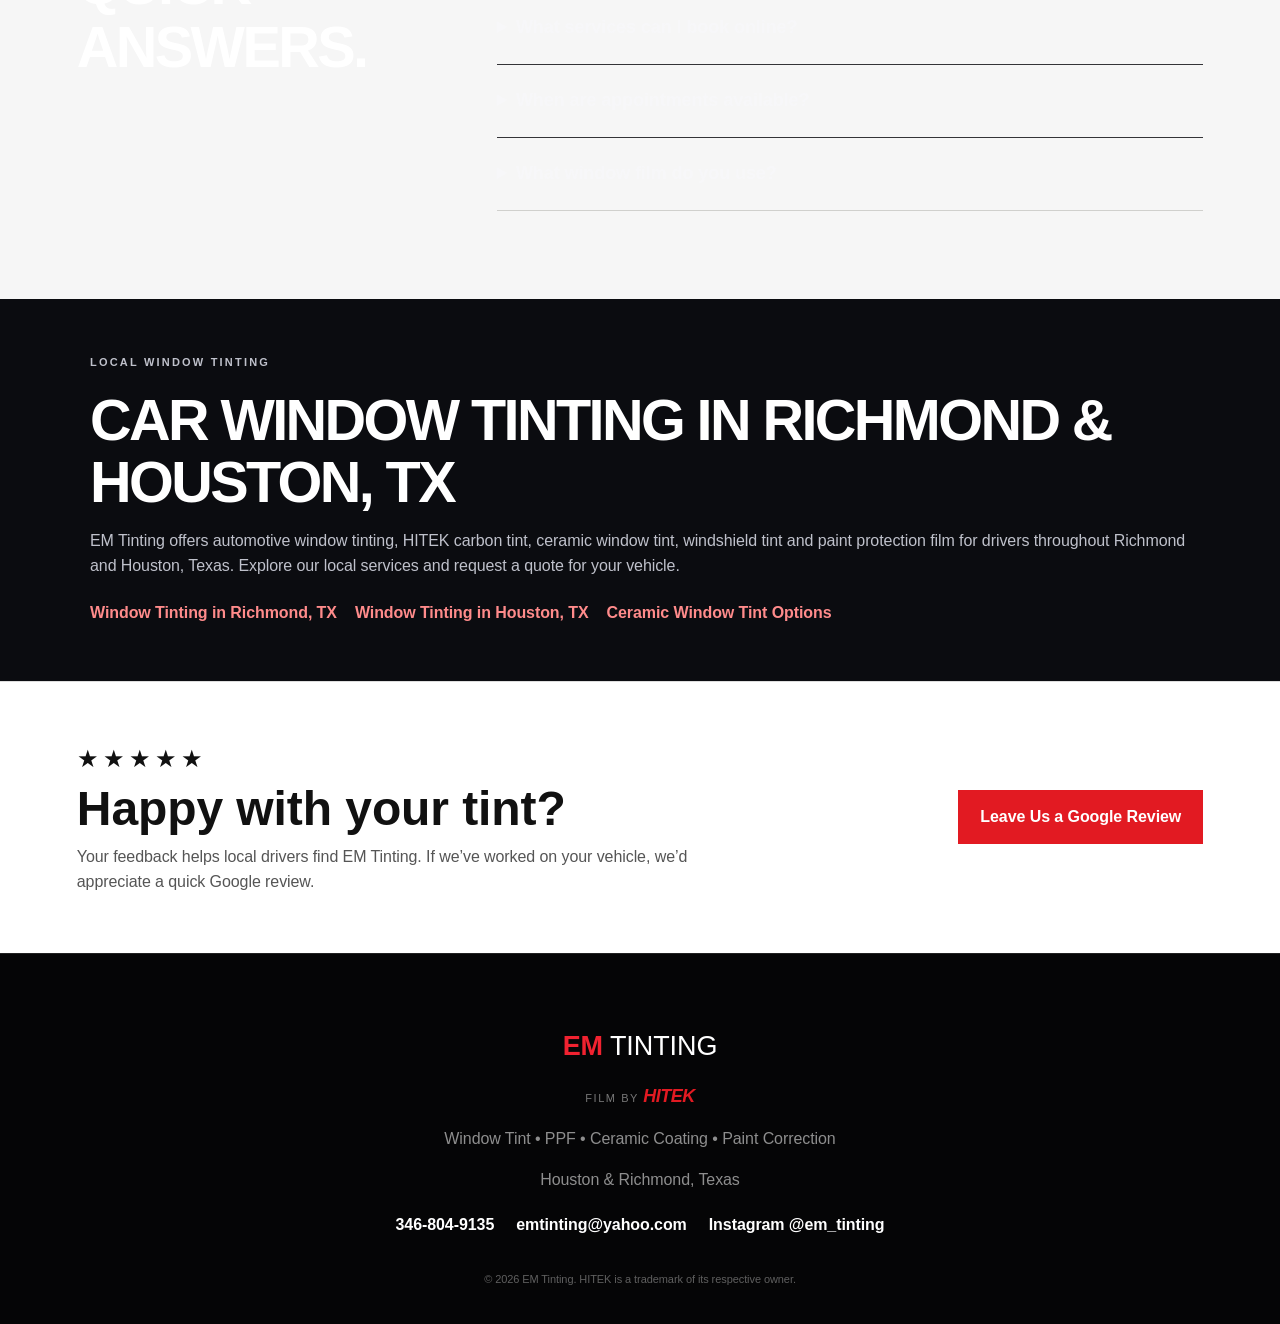
==== commit 50253611: "Use Porsche coverage examples in the HITEK PPF selector" ====
--- a/index.html
+++ b/index.html
@@ -91,27 +91,11 @@
 .em26-ppf-builder{display:grid;grid-template-columns:minmax(0,1fr) minmax(0,1.2fr);gap:clamp(1rem,4vw,3rem);align-items:start}
 .em26-ppf-preview{background:#101115;border:1px solid #393b43;border-radius:18px;padding:1rem;text-align:center}
 .em26-ppf-map{position:relative;width:100%;aspect-ratio:826 / 500;isolation:isolate;overflow:hidden;border-radius:12px;background:#24262a}
-.em26-ppf-map img{position:absolute;top:-94%;left:0;width:100%;height:auto;max-width:none;display:block;image-orientation:from-image}
-.em26-ppf-map span{position:absolute;inset:0;pointer-events:none;opacity:0;background:#00dce9;mix-blend-mode:screen;transition:opacity .18s ease}
-.em26-ppf-map .ppf-bumper{clip-path:polygon(3.03% 53.80%,3.75% 57.00%,5.45% 59.40%,7.63% 61.80%,12.47% 61.80%,18.28% 60.60%,21.91% 58.80%,23.24% 61.80%,22.15% 66.60%,21.55% 72.20%,21.43% 78.00%,21.43% 83.00%,20.94% 85.40%,18.28% 87.60%,14.29% 88.20%,10.41% 87.60%,7.75% 86.00%,5.69% 82.60%,3.87% 77.40%,2.91% 72.60%,2.42% 67.60%,2.54% 62.60%,3.15% 59.40%)}
-.em26-ppf-map .ppf-hood{clip-path:polygon(3.51% 51.80%,5.93% 47.40%,11.14% 42.60%,18.28% 36.20%,27.00% 31.20%,30.39% 31.00%,33.90% 33.00%,39.35% 34.80%,42.37% 35.60%,40.31% 36.80%,36.08% 38.80%,31.60% 41.20%,26.88% 44.80%,22.64% 48.80%,18.77% 53.20%,14.04% 57.40%,11.02% 59.00%,7.87% 60.00%,6.17% 58.60%,4.72% 56.20%)}
-.em26-ppf-map .ppf-partialHood{clip-path:polygon(3.51% 51.80%,5.93% 47.40%,11.14% 42.60%,15.01% 39.20%,17.19% 41.00%,19.01% 43.00%,20.82% 45.40%,22.40% 49.00%,18.77% 53.20%,14.04% 57.40%,11.02% 59.00%,7.87% 60.00%,6.17% 58.60%,4.72% 56.20%)}
-.em26-ppf-map .ppf-fender{clip-path:polygon(7.87% 60.00%,11.02% 59.00%,14.04% 57.40%,18.77% 53.20%,22.64% 48.80%,26.88% 44.80%,31.60% 41.20%,36.08% 38.80%,40.31% 36.80%,42.37% 35.60%,46.00% 35.40%,47.22% 36.80%,47.22% 44.80%,46.00% 50.80%,47.34% 61.40%,47.34% 70.20%,46.25% 73.80%,46.25% 67.60%,45.16% 61.20%,43.22% 56.40%,40.44% 53.20%,37.41% 51.40%,34.14% 50.80%,30.99% 51.80%,27.85% 54.00%,25.30% 57.00%,23.49% 61.00%,21.91% 58.80%,18.52% 60.00%,12.59% 61.40%,8.11% 61.60%)}
-.em26-ppf-map .ppf-partialFender{clip-path:polygon(7.87% 60.00%,11.02% 59.00%,14.04% 57.40%,18.77% 53.20%,22.40% 49.00%,23.73% 50.80%,25.06% 52.60%,26.63% 55.00%,25.30% 57.00%,23.49% 61.00%,21.91% 58.80%,18.52% 60.00%,12.59% 61.40%,8.11% 61.60%)}
-.em26-ppf-map .ppf-side{clip-path:polygon(47.22% 36.80%,50.61% 36.00%,53.75% 35.60%,56.90% 34.80%,62.11% 32.00%,68.16% 29.40%,74.09% 26.40%,79.42% 23.00%,82.45% 21.00%,84.26% 21.00%,85.96% 22.80%,86.92% 28.80%,87.29% 33.80%,86.92% 35.80%,84.87% 33.40%,82.93% 33.00%,81.23% 34.80%,79.90% 38.60%,78.81% 43.40%,78.45% 50.80%,76.03% 54.40%,69.61% 58.60%,61.14% 64.20%,54.00% 69.80%,47.70% 74.60%,47.70% 69.00%,47.58% 62.00%,46.00% 50.80%,47.09% 45.00%)}
-.em26-ppf-map .ppf-roof{clip-path:polygon(42.74% 35.00%,43.83% 32.20%,45.64% 28.40%,47.58% 24.60%,50.00% 21.20%,52.66% 17.80%,55.81% 15.00%,59.32% 13.00%,63.08% 11.80%,66.59% 11.40%,69.98% 11.80%,73.49% 13.00%,76.63% 14.40%,79.18% 16.40%,81.72% 18.80%,83.29% 20.20%,82.32% 20.60%,80.99% 19.20%,78.81% 17.20%,76.51% 15.40%,73.49% 14.00%,69.98% 12.80%,66.71% 12.40%,63.20% 12.80%,59.69% 14.00%,56.30% 16.00%,53.15% 18.60%,50.48% 22.00%,48.06% 25.40%,46.00% 29.20%,44.31% 33.00%,43.46% 35.20%)}
-.em26-ppf-map .ppf-lights{clip-path:polygon(4.12% 56.20%,6.05% 58.60%,7.99% 60.60%,13.44% 60.40%,17.92% 59.00%,21.55% 56.40%,20.94% 58.80%,17.92% 60.80%,12.71% 62.80%,7.75% 62.80%,5.69% 61.00%,4.12% 58.60%)}
-.em26-ppf-map .ppf-cups{clip-path:polygon(59.81% 33.60%,62.95% 32.00%,63.20% 33.80%,59.93% 35.60%)}
-.em26-ppf-map .ppf-edges{clip-path:polygon(68.77% 31.00%,69.25% 31.00%,68.89% 58.20%,68.28% 58.60%)}
-.em26-ppf-map .ppf-bumper,
-.em26-ppf-map[data-coverage="partial"] :is(.ppf-partialHood,.ppf-partialFender),
-.em26-ppf-map:is([data-coverage="front"],[data-coverage="full"]) :is(.ppf-hood,.ppf-fender),
-.em26-ppf-map[data-coverage="plus"] :is(.ppf-hood,.ppf-partialFender),
-.em26-ppf-map[data-coverage="full"] :is(.ppf-side,.ppf-roof){opacity:.68}
-.em26-ppf-builder:has(input[value="Headlights"]:checked) .em26-ppf-packages label:has(input:checked) .ppf-lights,
-.em26-ppf-builder:has(input[value="Door Cups"]:checked) .em26-ppf-packages label:has(input:checked) .ppf-cups,
-.em26-ppf-builder:has(input[value="Door Edges"]:checked) .em26-ppf-packages label:has(input:checked) .ppf-edges{opacity:1;background:#ffd374;mix-blend-mode:normal}
-@media(prefers-reduced-motion:reduce){.em26-ppf-map span{transition:none}}
+.em26-ppf-map.em26-porsche-example{aspect-ratio:424 / 187!important;background-color:#fff;background-image:url("[data-uri]");background-repeat:no-repeat;background-size:200.47% 331.55%}
+.em26-porsche-example[data-coverage="partial"]{background-position:0 16.17%}
+.em26-porsche-example[data-coverage="front"]{background-position:100% 16.17%}
+.em26-porsche-example[data-coverage="plus"]{background-position:0 96.99%}
+.em26-porsche-example[data-coverage="full"]{background-position:100% 96.99%}
 .em26-ppf-options{border:0;padding:0;margin:0 0 1.2rem;min-width:0}
 .em26-ppf-options legend{font-weight:700;margin-bottom:.6rem;padding:0}
 .em26-ppf-options label{display:flex;gap:.7rem;align-items:flex-start;padding:.7rem .8rem;margin-bottom:.4rem;border:1px solid #525257;border-radius:9px;cursor:pointer}
@@ -177,78 +161,30 @@
         <label>
           <input type="radio" name="ppf-coverage" value="Partial Front" checked>
           <strong>Partial Front</strong>
-          <div class="em26-ppf-map" data-coverage="partial" aria-hidden="true">
-          <img src="media/IMG_9175.jpeg" loading="lazy" alt="">
-          <span class="ppf-bumper" aria-hidden="true"></span>
-          <span class="ppf-hood" aria-hidden="true"></span>
-          <span class="ppf-partialHood" aria-hidden="true"></span>
-          <span class="ppf-fender" aria-hidden="true"></span>
-          <span class="ppf-partialFender" aria-hidden="true"></span>
-          <span class="ppf-side" aria-hidden="true"></span>
-          <span class="ppf-roof" aria-hidden="true"></span>
-          <span class="ppf-lights" aria-hidden="true"></span>
-          <span class="ppf-cups" aria-hidden="true"></span>
-          <span class="ppf-edges" aria-hidden="true"></span>
-        </div>
+          <div class="em26-ppf-map em26-porsche-example" data-coverage="partial" aria-hidden="true"></div>
           <small>Front bumper, leading hood section, and leading front fender sections.</small>
         </label>
         <label>
           <input type="radio" name="ppf-coverage" value="Full Front">
           <strong>Full Front</strong>
-          <div class="em26-ppf-map" data-coverage="front" aria-hidden="true">
-          <img src="media/IMG_9175.jpeg" loading="lazy" alt="">
-          <span class="ppf-bumper" aria-hidden="true"></span>
-          <span class="ppf-hood" aria-hidden="true"></span>
-          <span class="ppf-partialHood" aria-hidden="true"></span>
-          <span class="ppf-fender" aria-hidden="true"></span>
-          <span class="ppf-partialFender" aria-hidden="true"></span>
-          <span class="ppf-side" aria-hidden="true"></span>
-          <span class="ppf-roof" aria-hidden="true"></span>
-          <span class="ppf-lights" aria-hidden="true"></span>
-          <span class="ppf-cups" aria-hidden="true"></span>
-          <span class="ppf-edges" aria-hidden="true"></span>
-        </div>
+          <div class="em26-ppf-map em26-porsche-example" data-coverage="front" aria-hidden="true"></div>
           <small>Front bumper, full hood, and full front fenders.</small>
         </label>
         <label>
           <input type="radio" name="ppf-coverage" value="Partial Plus">
           <strong>Partial Plus</strong>
-          <div class="em26-ppf-map" data-coverage="plus" aria-hidden="true">
-          <img src="media/IMG_9175.jpeg" loading="lazy" alt="">
-          <span class="ppf-bumper" aria-hidden="true"></span>
-          <span class="ppf-hood" aria-hidden="true"></span>
-          <span class="ppf-partialHood" aria-hidden="true"></span>
-          <span class="ppf-fender" aria-hidden="true"></span>
-          <span class="ppf-partialFender" aria-hidden="true"></span>
-          <span class="ppf-side" aria-hidden="true"></span>
-          <span class="ppf-roof" aria-hidden="true"></span>
-          <span class="ppf-lights" aria-hidden="true"></span>
-          <span class="ppf-cups" aria-hidden="true"></span>
-          <span class="ppf-edges" aria-hidden="true"></span>
-        </div>
+          <div class="em26-ppf-map em26-porsche-example" data-coverage="plus" aria-hidden="true"></div>
           <small>Request the front bumper and full hood with partial front fender coverage. We’ll confirm availability for your vehicle.</small>
         </label>
         <label>
           <input type="radio" name="ppf-coverage" value="Full Coverage">
           <strong>Full Coverage</strong>
-          <div class="em26-ppf-map" data-coverage="full" aria-hidden="true">
-          <img src="media/IMG_9175.jpeg" loading="lazy" alt="">
-          <span class="ppf-bumper" aria-hidden="true"></span>
-          <span class="ppf-hood" aria-hidden="true"></span>
-          <span class="ppf-partialHood" aria-hidden="true"></span>
-          <span class="ppf-fender" aria-hidden="true"></span>
-          <span class="ppf-partialFender" aria-hidden="true"></span>
-          <span class="ppf-side" aria-hidden="true"></span>
-          <span class="ppf-roof" aria-hidden="true"></span>
-          <span class="ppf-lights" aria-hidden="true"></span>
-          <span class="ppf-cups" aria-hidden="true"></span>
-          <span class="ppf-edges" aria-hidden="true"></span>
-        </div>
+          <div class="em26-ppf-map em26-porsche-example" data-coverage="full" aria-hidden="true"></div>
           <small>Exterior painted panels, including doors, rear quarters, and rear bumper. Exact coverage varies by vehicle.</small>
         </label>
       </fieldset>
       <div class="em26-ppf-request">
-        <p class="em26-ppf-legend">Blue shows the visible panels covered. Gold marks add-ons on your selected example.</p>
+        <p class="em26-ppf-legend">Blue illustrates typical coverage. Your HITEK quote confirms the exact panels and any add-ons.</p>
         <fieldset class="em26-ppf-options em26-ppf-extras"><legend>Optional add-ons</legend>
           <label><input type="checkbox" name="ppf-addon" value="Headlights"><span><strong>Headlights</strong><small>Helps protect compatible lenses from road debris.</small></span></label>
           <label><input type="checkbox" name="ppf-addon" value="Door Cups"><span><strong>Door Cups</strong><small>Helps reduce fingernail scratches behind handles.</small></span></label>
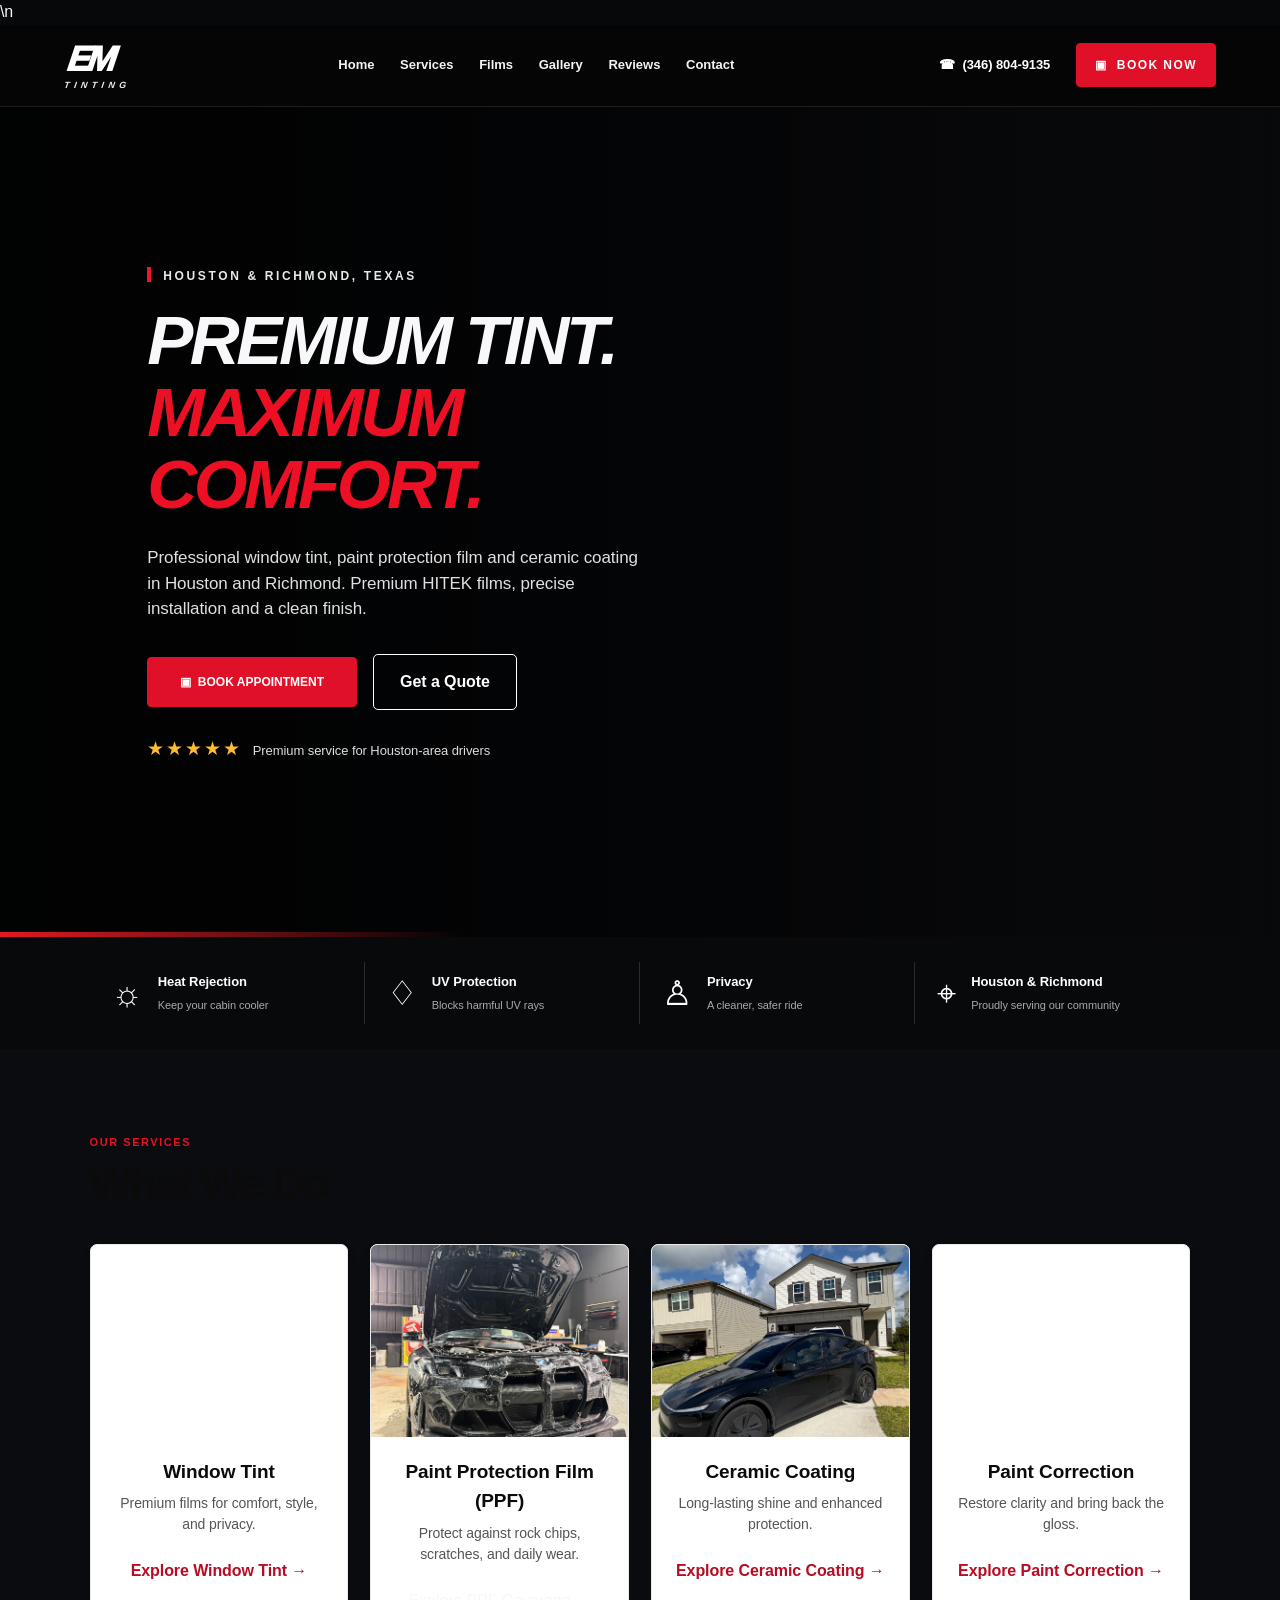
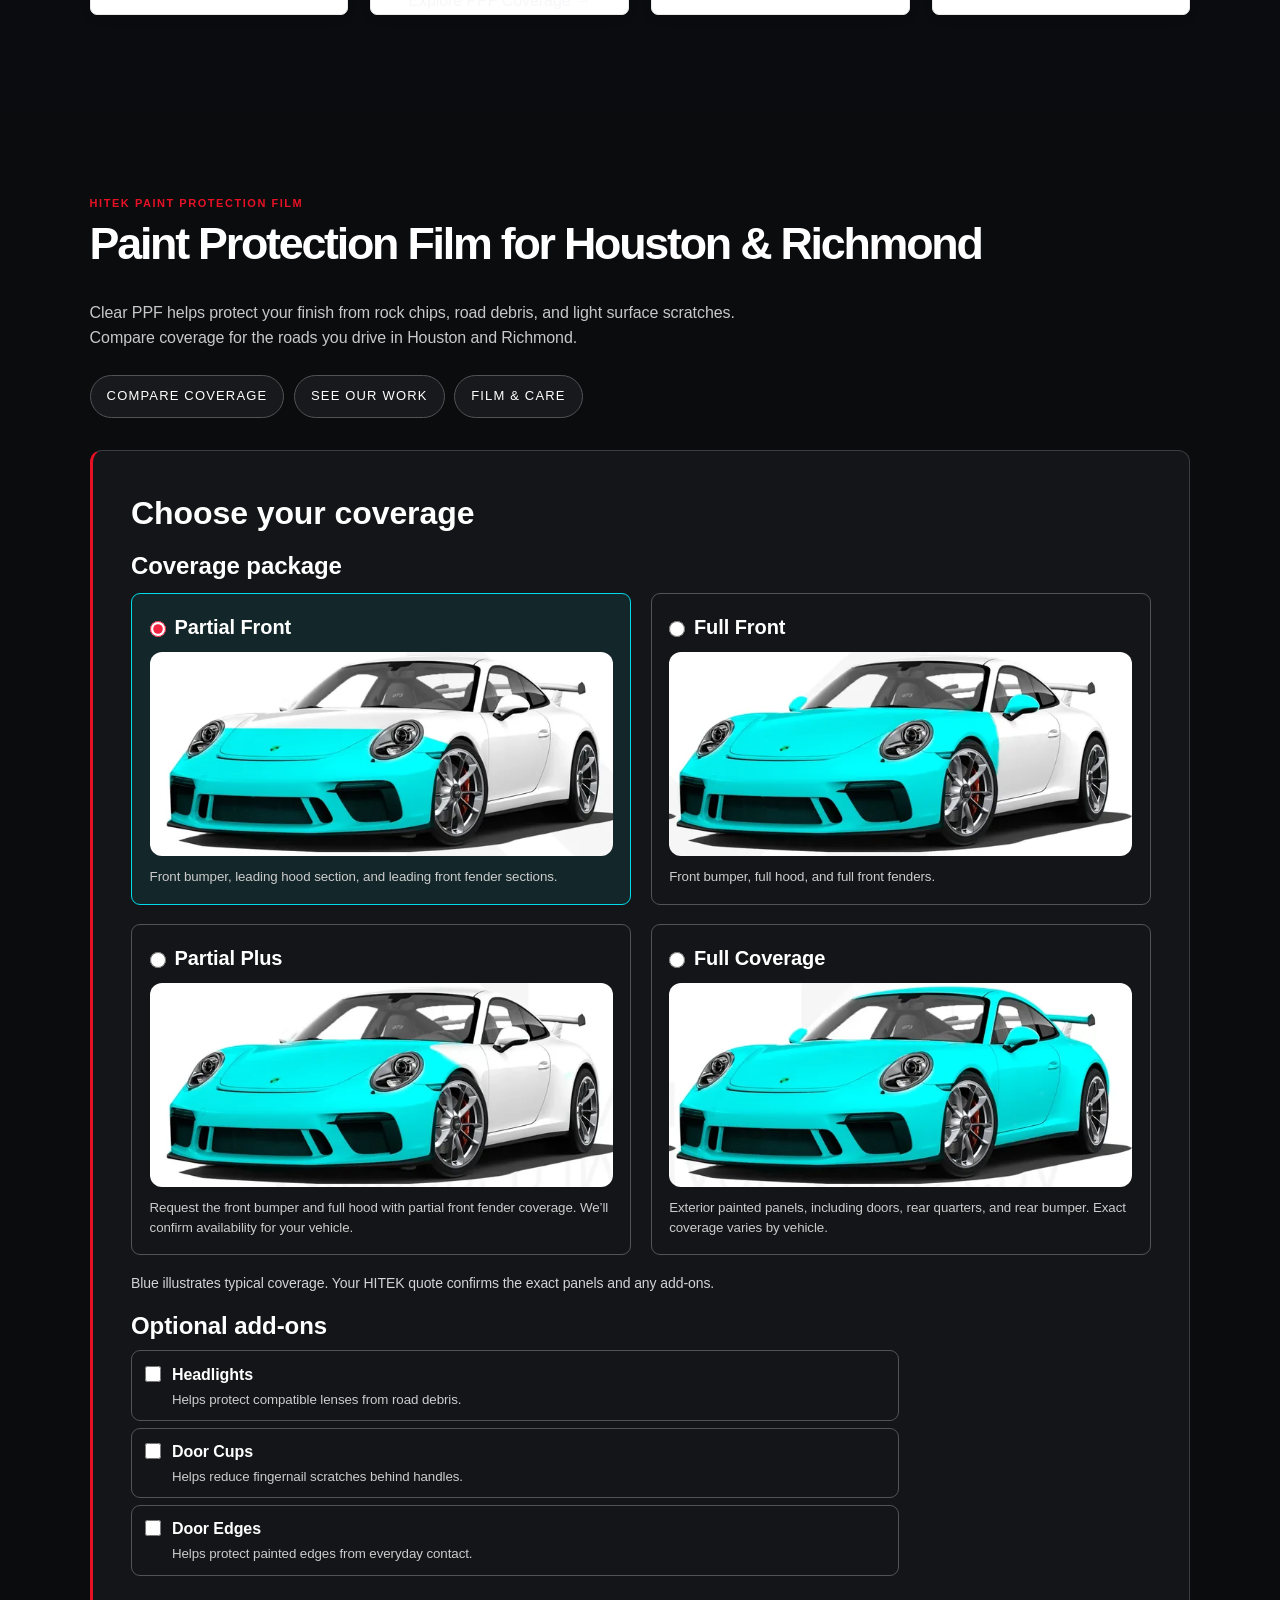
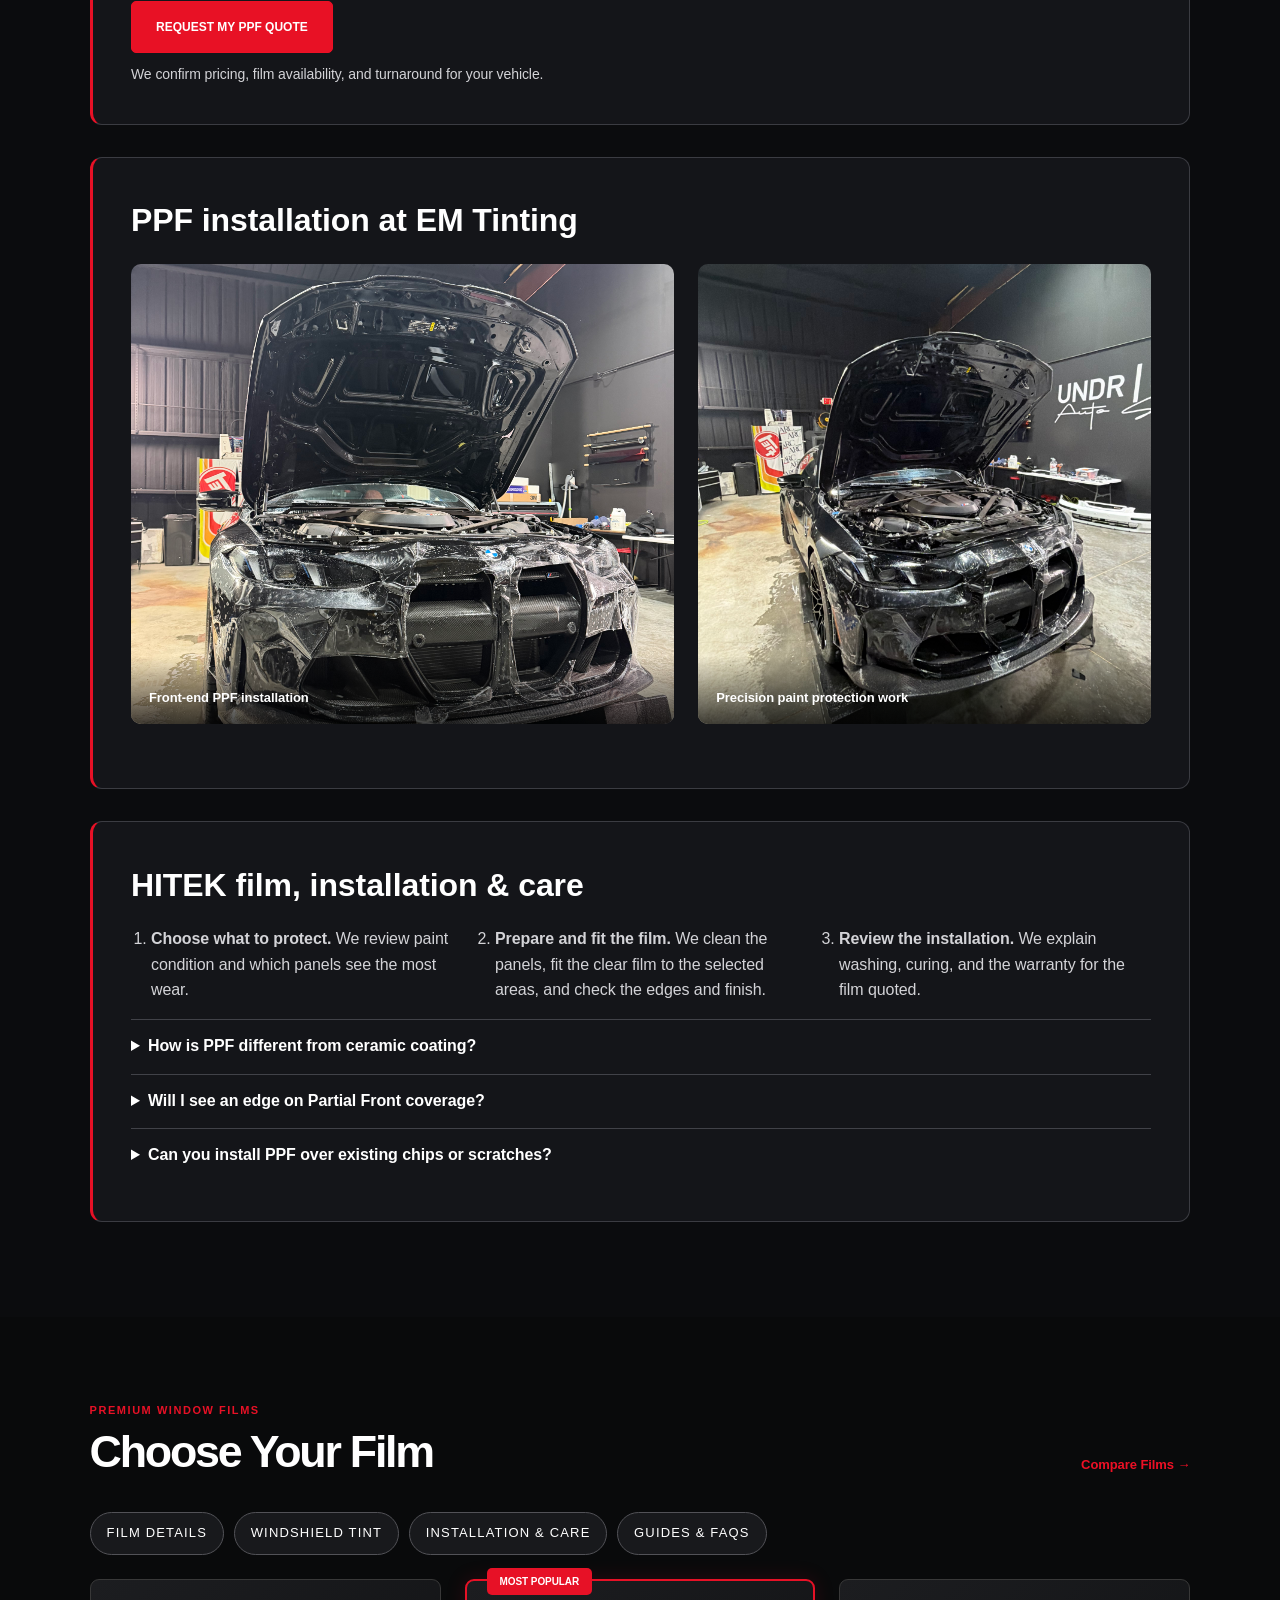
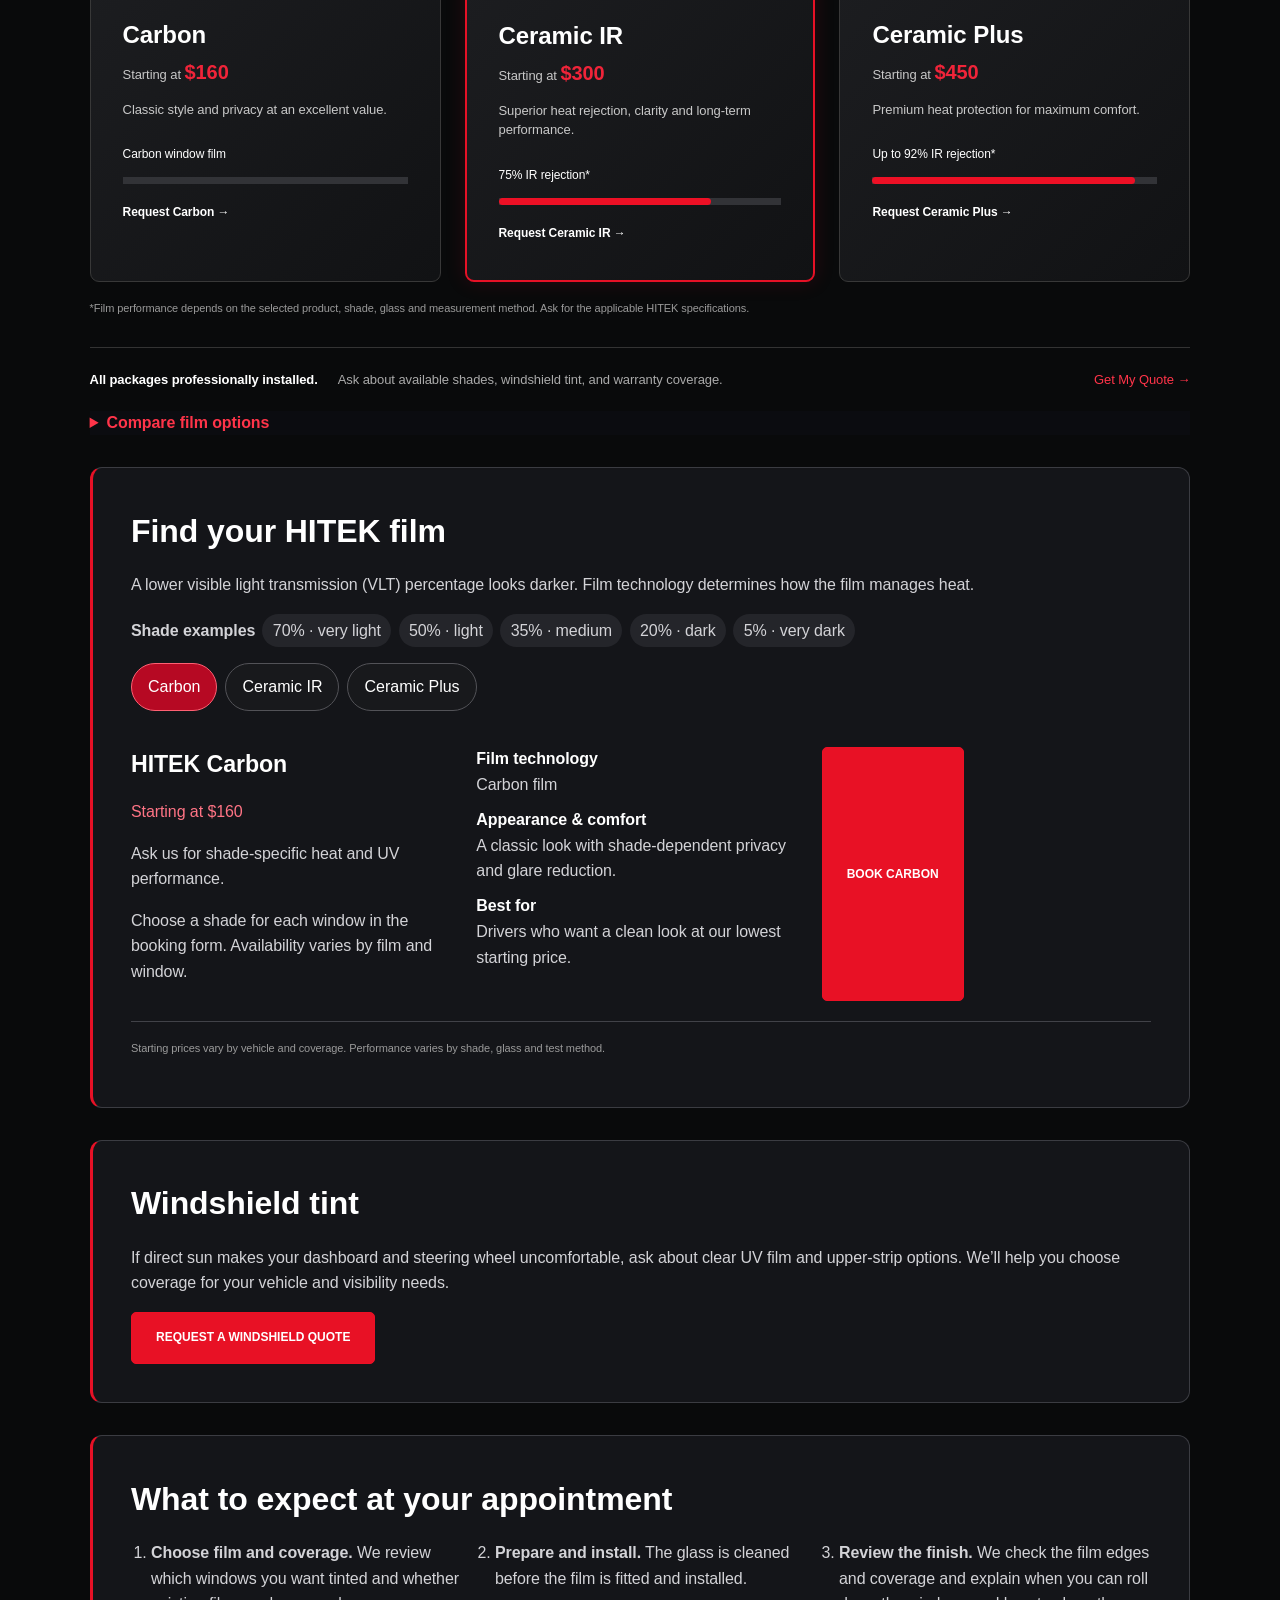
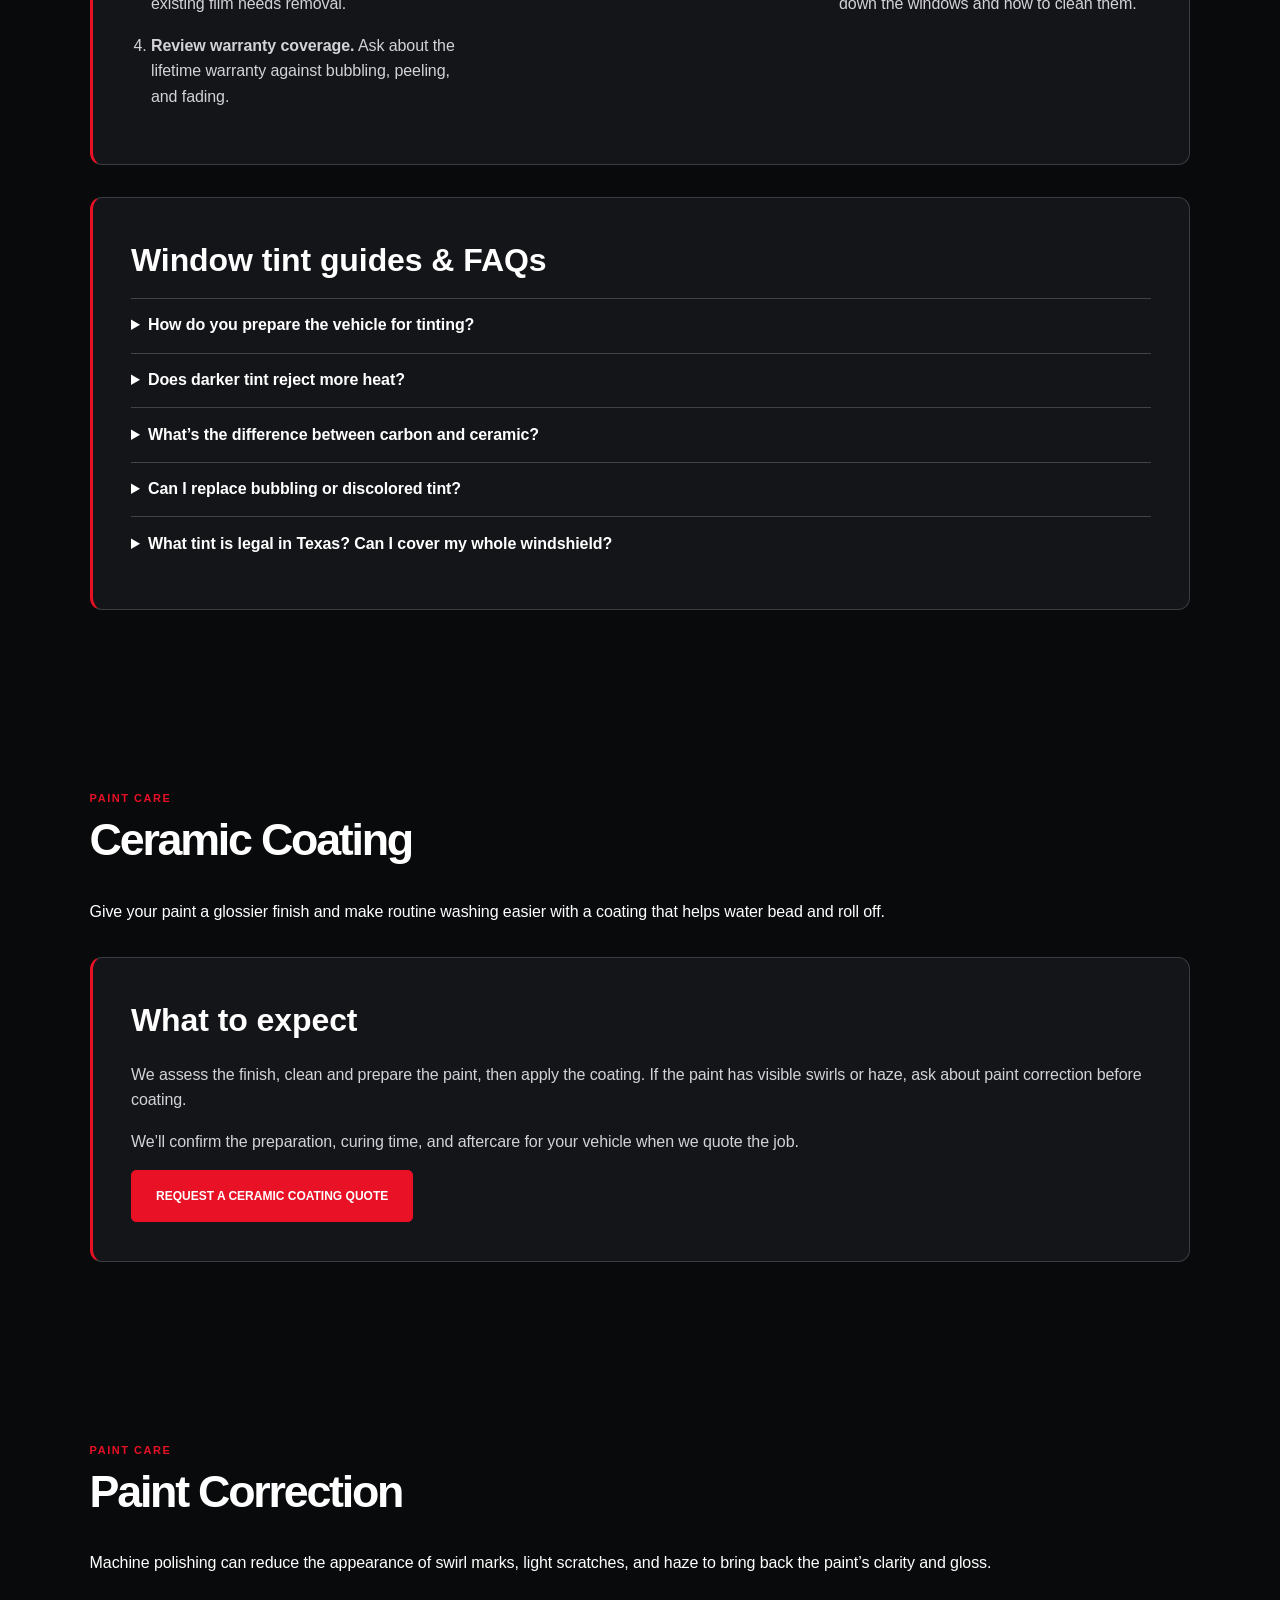
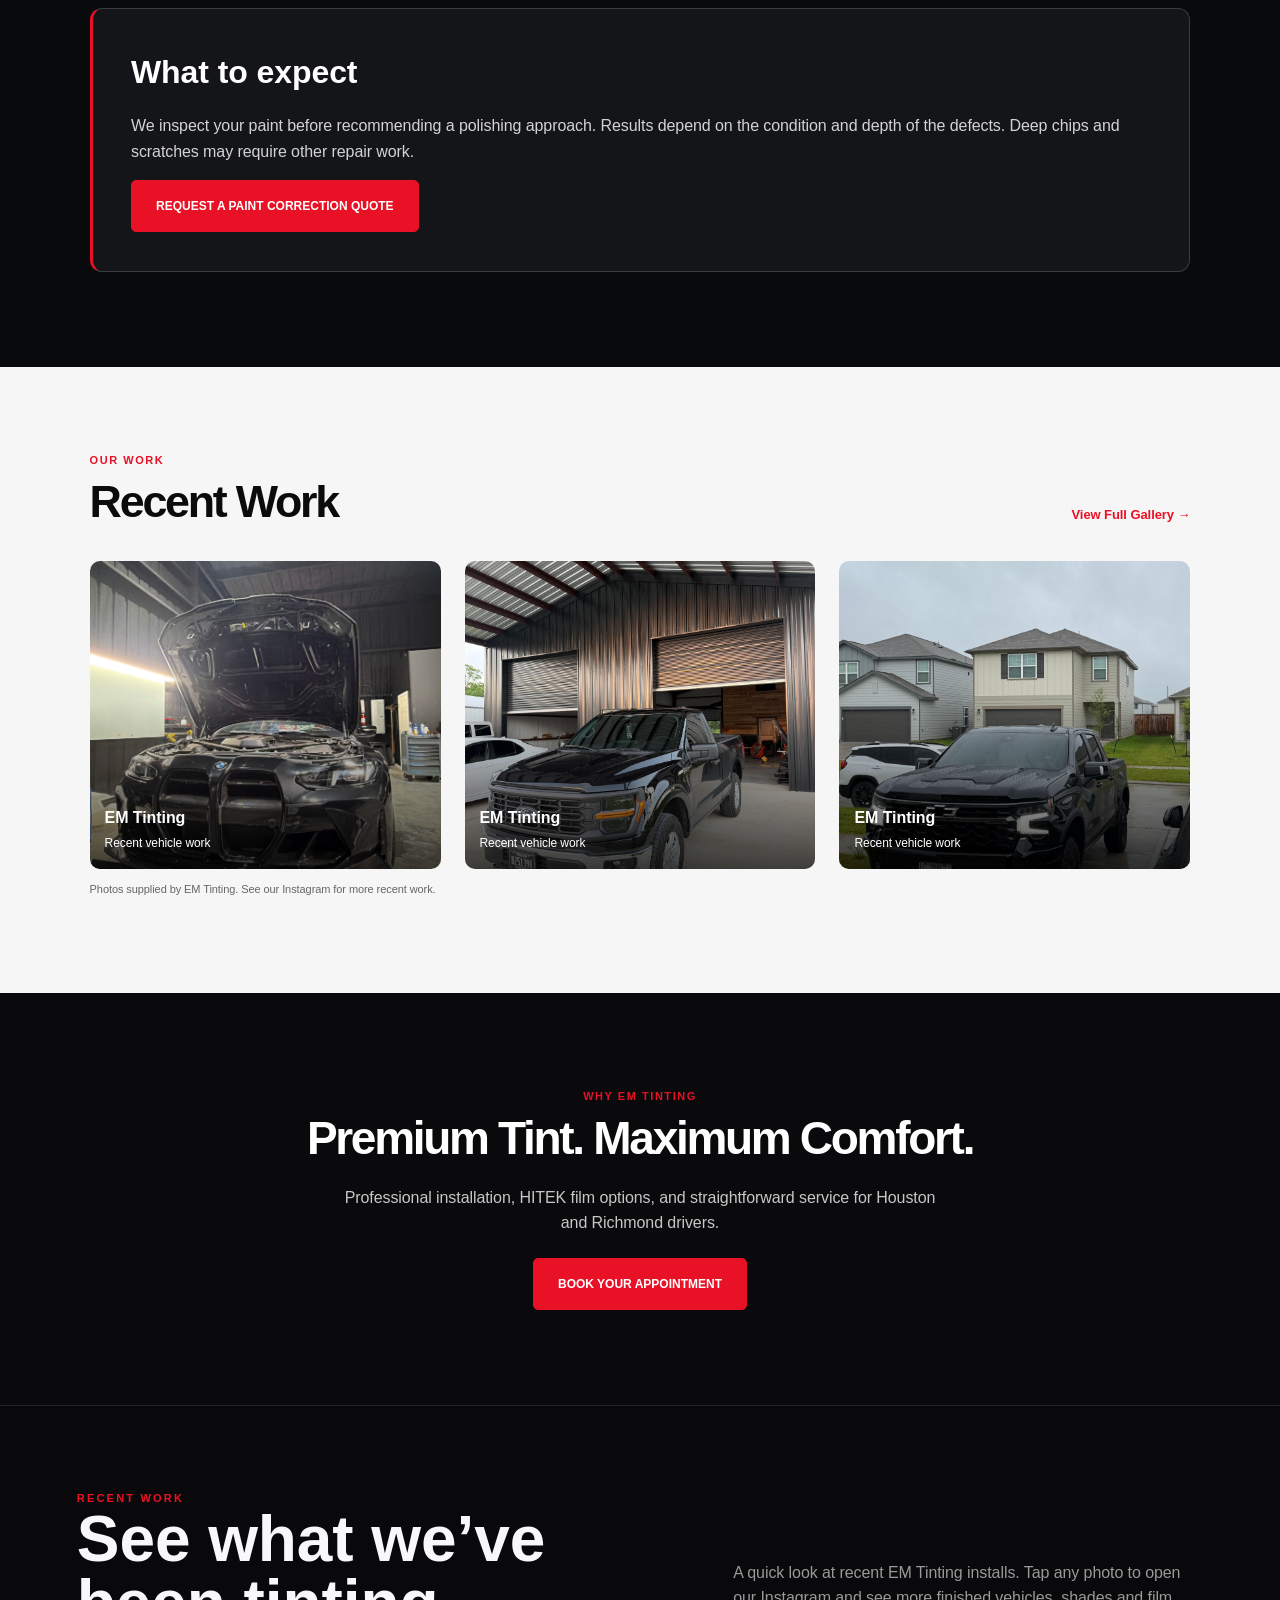
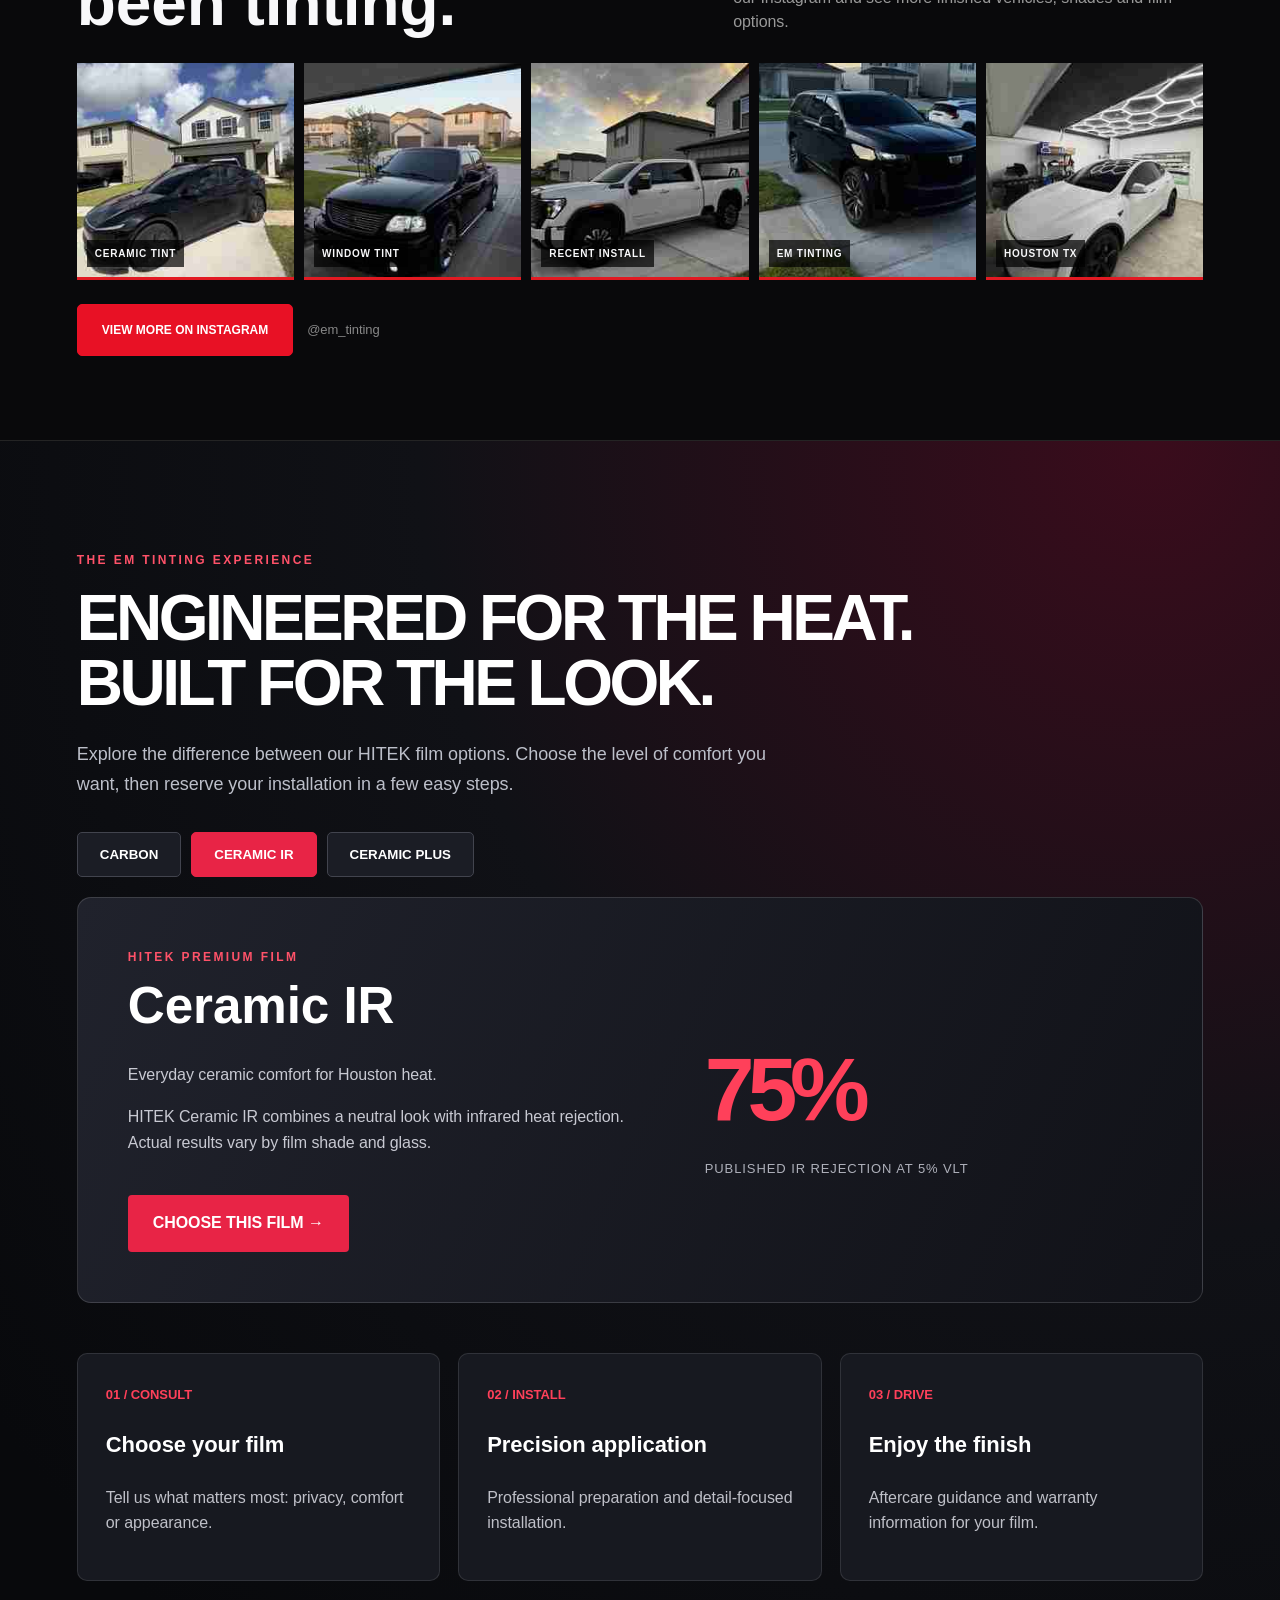
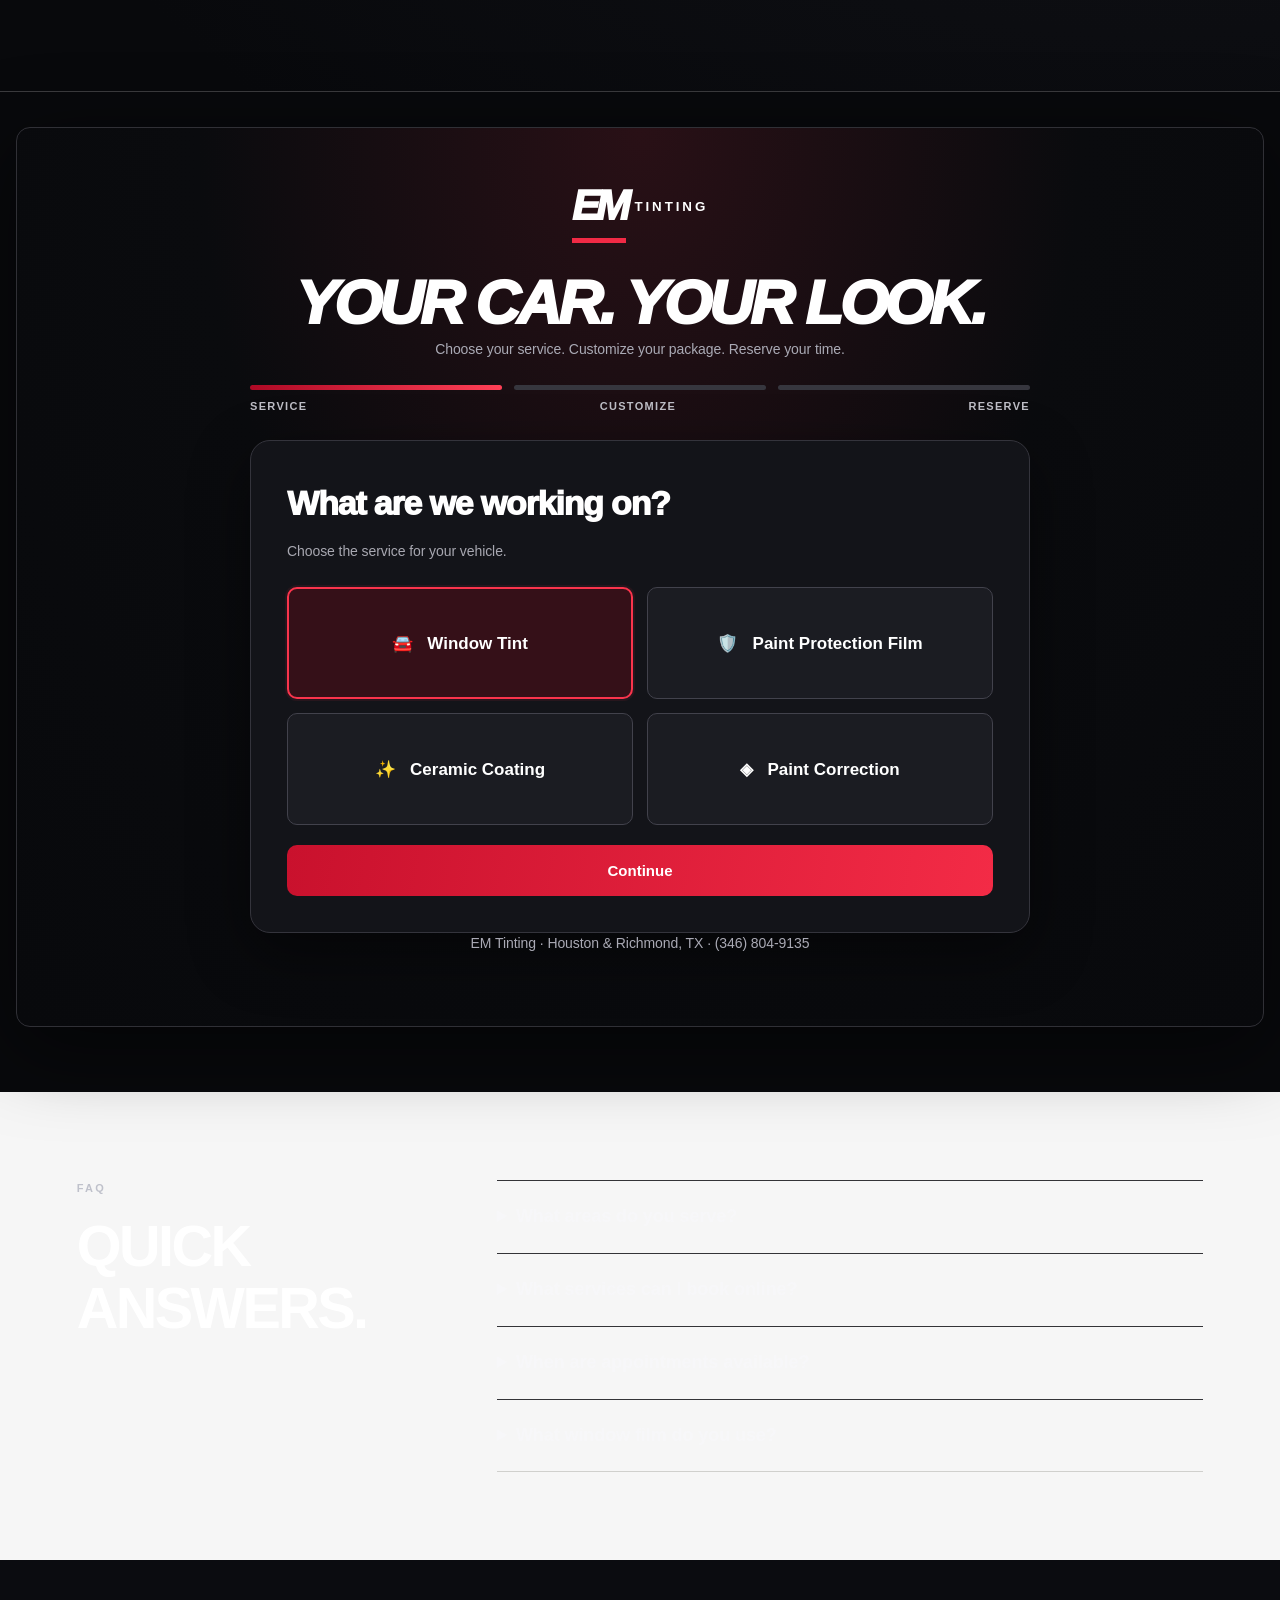
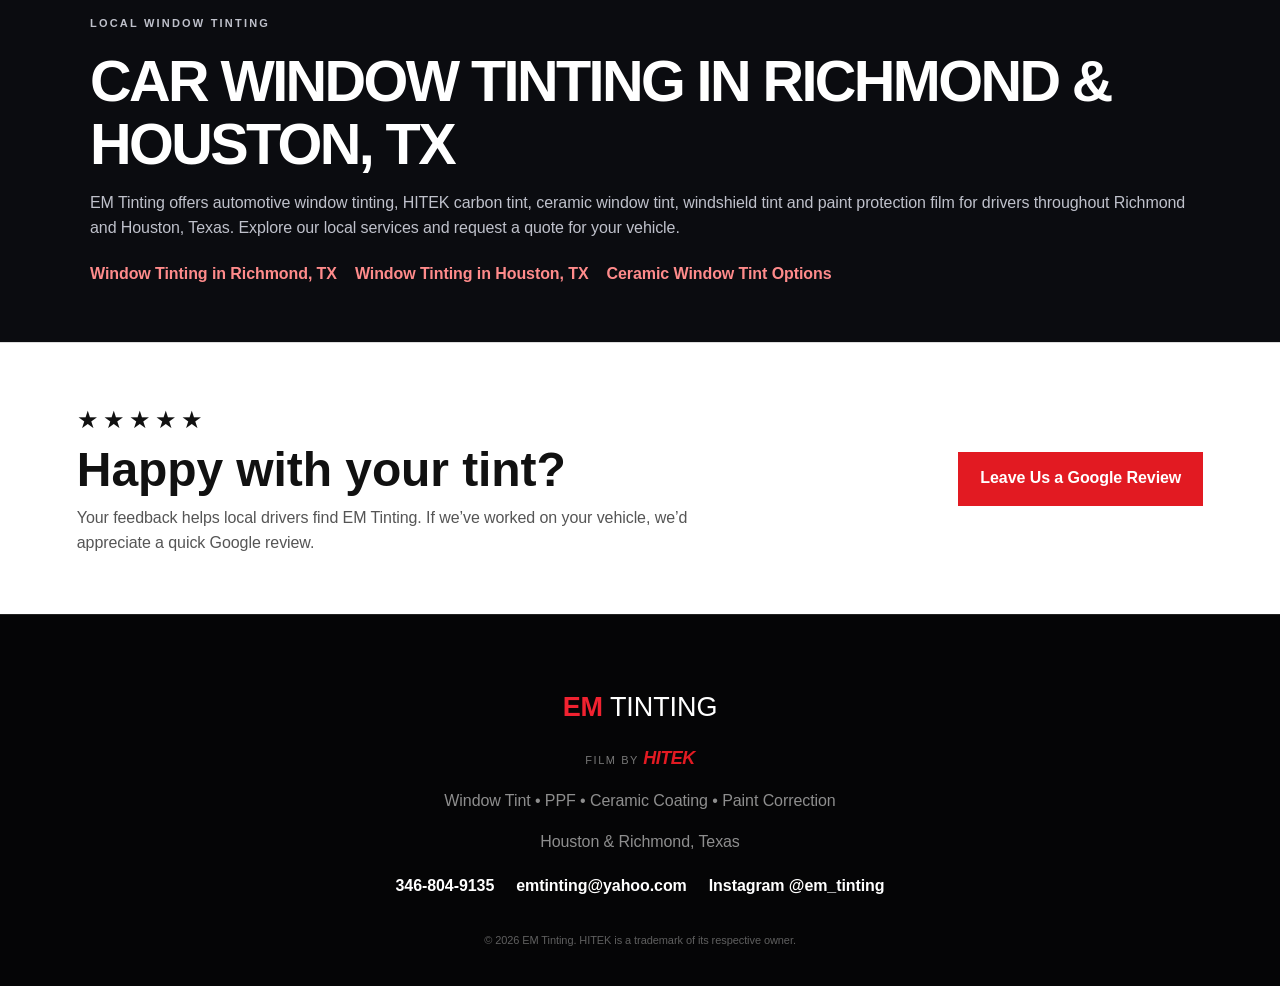
==== commit aa043a2b: "Open service details in new tabs and add paint care details" ====
--- a/index.html
+++ b/index.html
@@ -119,6 +119,10 @@
 #ppf-showcase .em26-ppf-request>.em26-ppf-legend:first-child{margin:0 0 1rem}
 @media(max-width:390px){#ppf-showcase .em26-ppf-packages{grid-template-columns:minmax(0,1fr)}}
 </style>
+<style>
+.em-service-sr-only{position:absolute;width:1px;height:1px;overflow:hidden;clip-path:inset(50%);white-space:nowrap}
+.em26-service-detail{scroll-margin-top:8rem}
+</style>
 </head>
 <body>
 <header class="site-header em26-header">
@@ -141,12 +145,12 @@
 <div><b>♙</b><span><strong>Privacy</strong><small>A cleaner, safer ride</small></span></div>
 <div><b>⌖</b><span><strong>Houston &amp; Richmond</strong><small>Proudly serving our community</small></span></div>
 </section>
-<section id="services" class="em26-section em26-light"><p class="em26-eyebrow">OUR SERVICES</p><h2>What We Do</h2>
+<section id="services" class="em26-section em26-light"><p class="em26-eyebrow">OUR SERVICES</p><h2>What We Do</h2><span id="em-service-new-tab" class="em-service-sr-only">Opens in a new tab</span>
 <div class="em26-services">
-<article class="em26-tint-card"><div class="em26-service-photo" style="background-image:url('https://images.unsplash.com/photo-1492144534655-ae79c964c9d7?auto=format&fit=crop&w=800&q=80')"></div><h3>Window Tint</h3><p>Premium films for comfort, style, and privacy.</p><a class="em26-tint-service" href="#film">Explore Window Tint →</a></article>
-<article class="em26-ppf-card"><div class="em26-service-photo em26-ppf-photo" role="img" aria-label="Black BMW receiving front-end paint protection film"></div><h3>Paint Protection Film (PPF)</h3><p>Protect against rock chips, scratches, and daily wear.</p><a href="#ppf-showcase" class="em26-ppf-link">Explore PPF Coverage →</a></article>
-<article><div class="em26-service-photo em26-coating-photo"></div><h3>Ceramic Coating</h3><p>Long-lasting shine and enhanced protection.</p></article>
-<article><div class="em26-service-photo" style="background-image:url('https://images.unsplash.com/photo-1603386329225-868f9b1ee6c9?auto=format&fit=crop&w=800&q=80')"></div><h3>Paint Correction</h3><p>Restore clarity and bring back the gloss.</p></article>
+<article class="em26-tint-card"><div class="em26-service-photo" style="background-image:url('https://images.unsplash.com/photo-1492144534655-ae79c964c9d7?auto=format&fit=crop&w=800&q=80')"></div><h3>Window Tint</h3><p>Premium films for comfort, style, and privacy.</p><a class="em26-tint-service" href="#film" target="_blank" rel="noopener" aria-describedby="em-service-new-tab">Explore Window Tint →</a></article>
+<article class="em26-ppf-card"><div class="em26-service-photo em26-ppf-photo" role="img" aria-label="Black BMW receiving front-end paint protection film"></div><h3>Paint Protection Film (PPF)</h3><p>Protect against rock chips, scratches, and daily wear.</p><a href="#ppf-showcase" class="em26-ppf-link" target="_blank" rel="noopener" aria-describedby="em-service-new-tab">Explore PPF Coverage →</a></article>
+<article class="em26-tint-card"><div class="em26-service-photo em26-coating-photo"></div><h3>Ceramic Coating</h3><p>Long-lasting shine and enhanced protection.</p><a class="em26-tint-service" href="#ceramic-coating" target="_blank" rel="noopener" aria-describedby="em-service-new-tab">Explore Ceramic Coating →</a></article>
+<article class="em26-tint-card"><div class="em26-service-photo" style="background-image:url('https://images.unsplash.com/photo-1603386329225-868f9b1ee6c9?auto=format&fit=crop&w=800&q=80')"></div><h3>Paint Correction</h3><p>Restore clarity and bring back the gloss.</p><a class="em26-tint-service" href="#paint-correction" target="_blank" rel="noopener" aria-describedby="em-service-new-tab">Explore Paint Correction →</a></article>
 </div></section>
 <section id="ppf-showcase" class="em26-section em26-ppf-showcase" aria-labelledby="ppf-title">
   <p class="em26-eyebrow">HITEK PAINT PROTECTION FILM</p>
@@ -280,6 +284,27 @@
   <details><summary>What tint is legal in Texas? Can I cover my whole windshield?</summary><p>Texas DPS says the front side windows must transmit at least 25% of visible light through the glass and film combined. DPS allows clear, untinted UV film across the front windshield. Tinted windshield strips are subject to placement and other limits.</p><p><a href="https://www.dps.texas.gov/section/vehicle-inspection/window-tinting-standards">Read the Texas DPS standards →</a></p></details>
 </div>
 </section>
+<section id="ceramic-coating" class="em26-section em26-dark em26-service-detail">
+  <p class="em26-eyebrow">PAINT CARE</p>
+  <h2>Ceramic Coating</h2>
+  <p>Give your paint a glossier finish and make routine washing easier with a coating that helps water bead and roll off.</p>
+  <div class="em26-tint-block">
+    <h3>What to expect</h3>
+    <p>We assess the finish, clean and prepare the paint, then apply the coating. If the paint has visible swirls or haze, ask about paint correction before coating.</p>
+    <p>We’ll confirm the preparation, curing time, and aftercare for your vehicle when we quote the job.</p>
+    <a class="btn" href="#book" data-service-quote="Ceramic Coating">Request a Ceramic Coating Quote</a>
+  </div>
+</section>
+<section id="paint-correction" class="em26-section em26-dark em26-service-detail">
+  <p class="em26-eyebrow">PAINT CARE</p>
+  <h2>Paint Correction</h2>
+  <p>Machine polishing can reduce the appearance of swirl marks, light scratches, and haze to bring back the paint’s clarity and gloss.</p>
+  <div class="em26-tint-block">
+    <h3>What to expect</h3>
+    <p>We inspect your paint before recommending a polishing approach. Results depend on the condition and depth of the defects. Deep chips and scratches may require other repair work.</p>
+    <a class="btn" href="#book" data-service-quote="Paint Correction">Request a Paint Correction Quote</a>
+  </div>
+</section>
 <section id="gallery" class="em26-section em26-light"><p class="em26-eyebrow">OUR WORK</p><div class="em26-heading"><h2>Recent Work</h2><a href="https://www.instagram.com/em_tinting/" target="_blank" rel="noopener noreferrer">View Full Gallery →</a></div>
 <div class="em26-gallery">
 <a href="https://www.instagram.com/em_tinting/" target="_blank" rel="noopener noreferrer"><img loading="lazy" src="media/IMG_1549.jpeg" alt="EM Tinting vehicle gallery photo"><span><strong>EM Tinting</strong><small>Recent vehicle work</small></span></a>
@@ -391,7 +416,7 @@
     if (previousRequest) notes.value = previousRequest + '\n' + notes.value;
     const currentStep = wizard.querySelector('.ew-step:not([hidden])').dataset.step;
     if (currentStep === '0') document.getElementById('ewNext').click();
-    if (pendingService === ppfService) {
+    if (pendingService !== 'Window Tint') {
       if (currentStep !== '2') document.getElementById('ewNext').click();
       document.getElementById('ewDate').focus({preventScroll: true});
     } else {
@@ -408,9 +433,9 @@
       comparison.querySelector('summary').focus({preventScroll: true});
     }
     const isPpf = link.hasAttribute('data-ppf-quote');
-    if (!isPpf && !link.dataset.requestFilm && !link.dataset.tintRequest) return;
-
-    pendingService = isPpf ? ppfService : 'Window Tint';
+    if (!isPpf && !link.dataset.requestFilm && !link.dataset.tintRequest && !link.dataset.serviceQuote) return;
+
+    pendingService = isPpf ? ppfService : link.dataset.serviceQuote || 'Window Tint';
     pendingFilm = link.dataset.requestFilm;
     pendingRequest = link.dataset.tintRequest;
     if (isPpf) {
@@ -420,7 +445,7 @@
     }
     const form = document.getElementById('bookingForm');
     form.elements.service.value = pendingService;
-    if (isPpf) form.elements.tint_package.value = '';
+    if (pendingService !== 'Window Tint') form.elements.tint_package.value = '';
     if (pendingFilm) form.elements.tint_package.value = pendingFilm;
     if (pendingRequest && !document.getElementById('emWizard')) {
       form.elements.notes.value = ('Requested service: ' + pendingRequest + '\n' + form.elements.notes.value).trimEnd();
@@ -433,6 +458,7 @@
   }
   section.addEventListener('click', openQuote, true);
   ppf.addEventListener('click', openQuote, true);
+  document.querySelectorAll('.em26-service-detail').forEach(detail => detail.addEventListener('click', openQuote, true));
   if (location.hash === '#compare') comparison.open = true;
 })();
 </script>
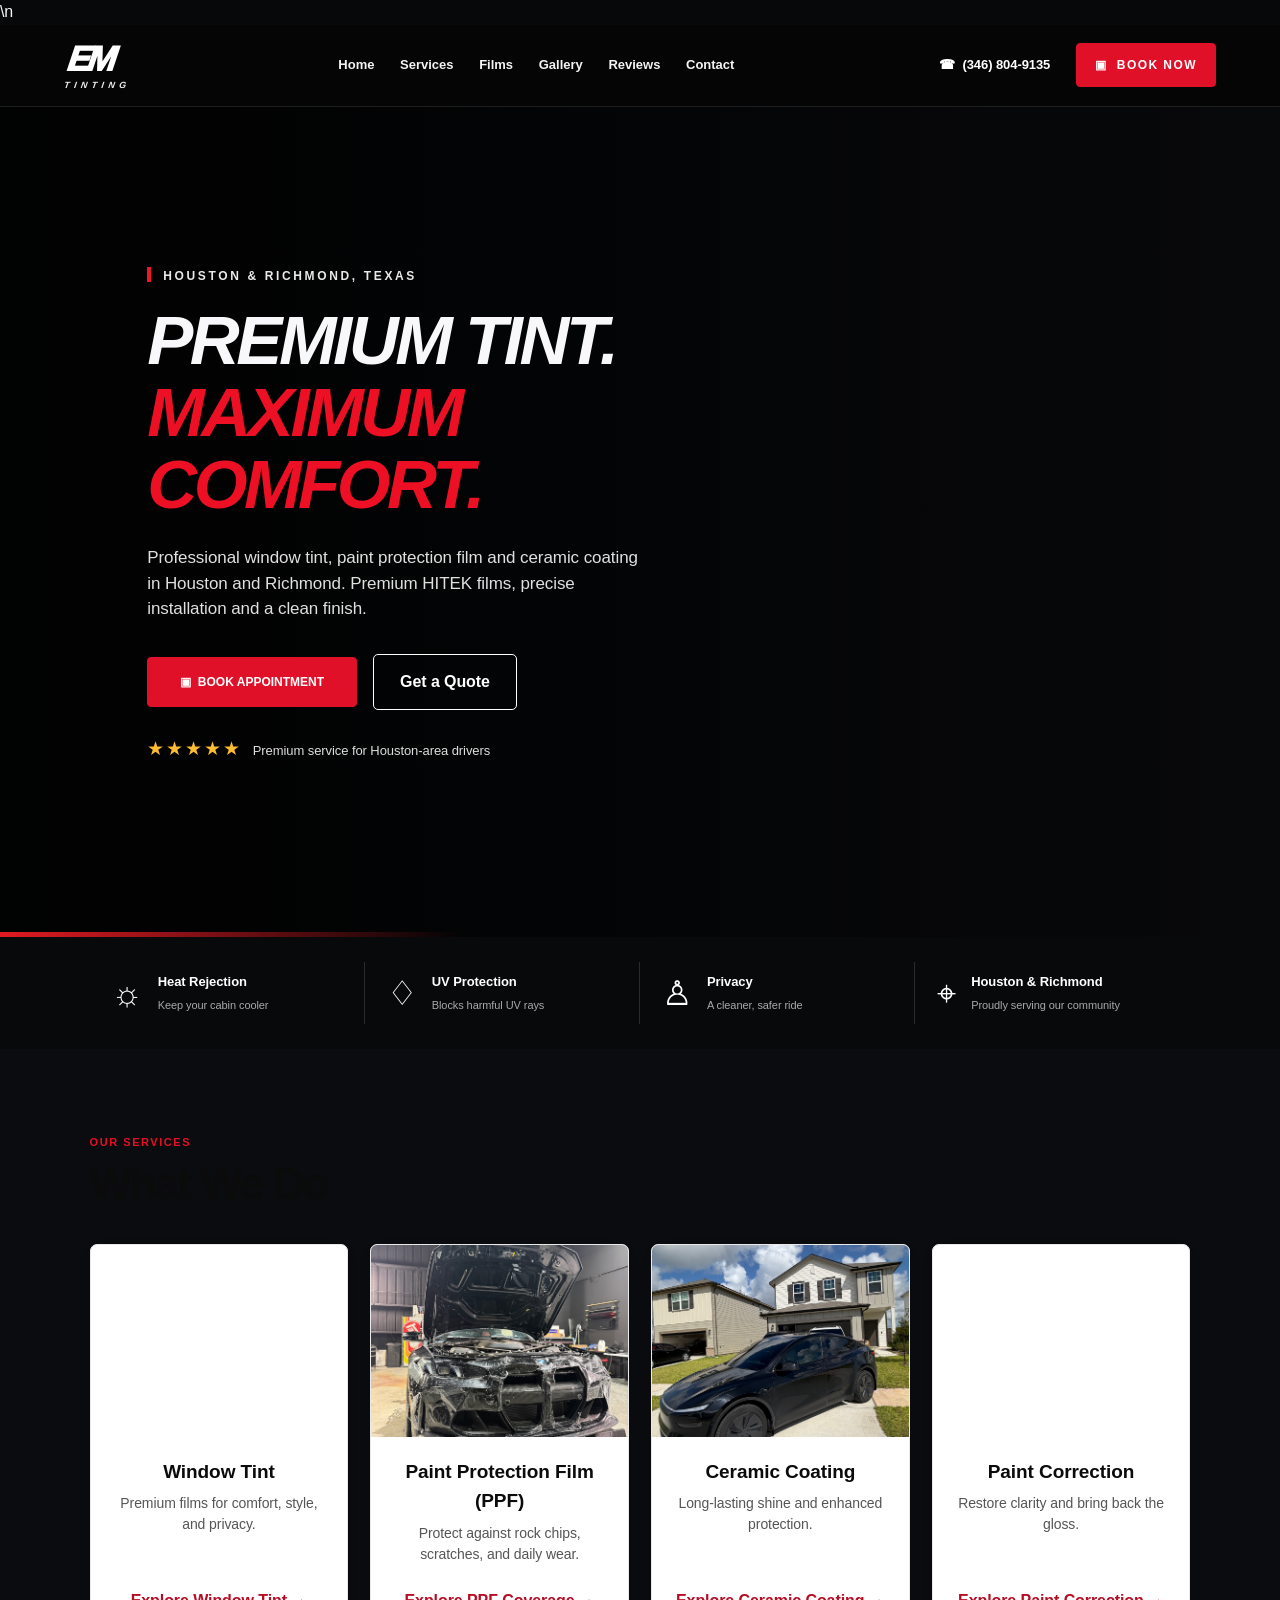
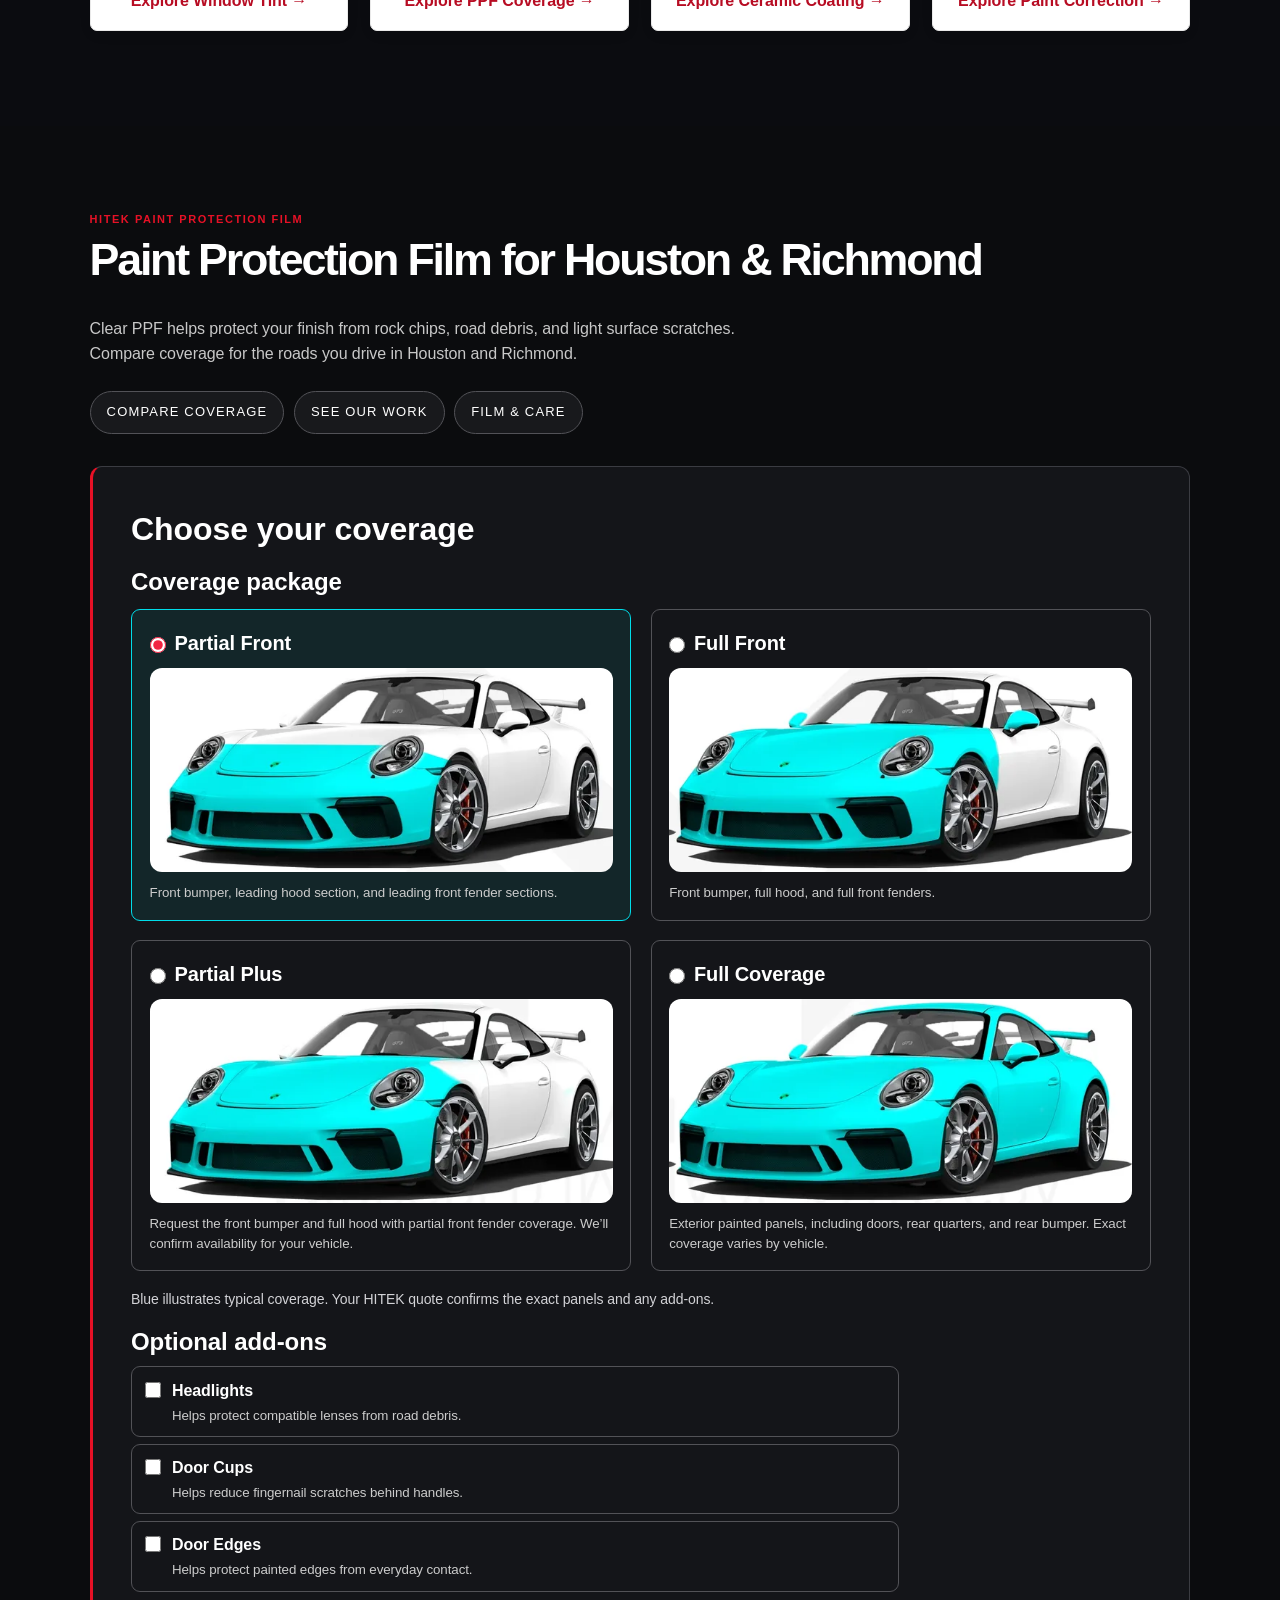
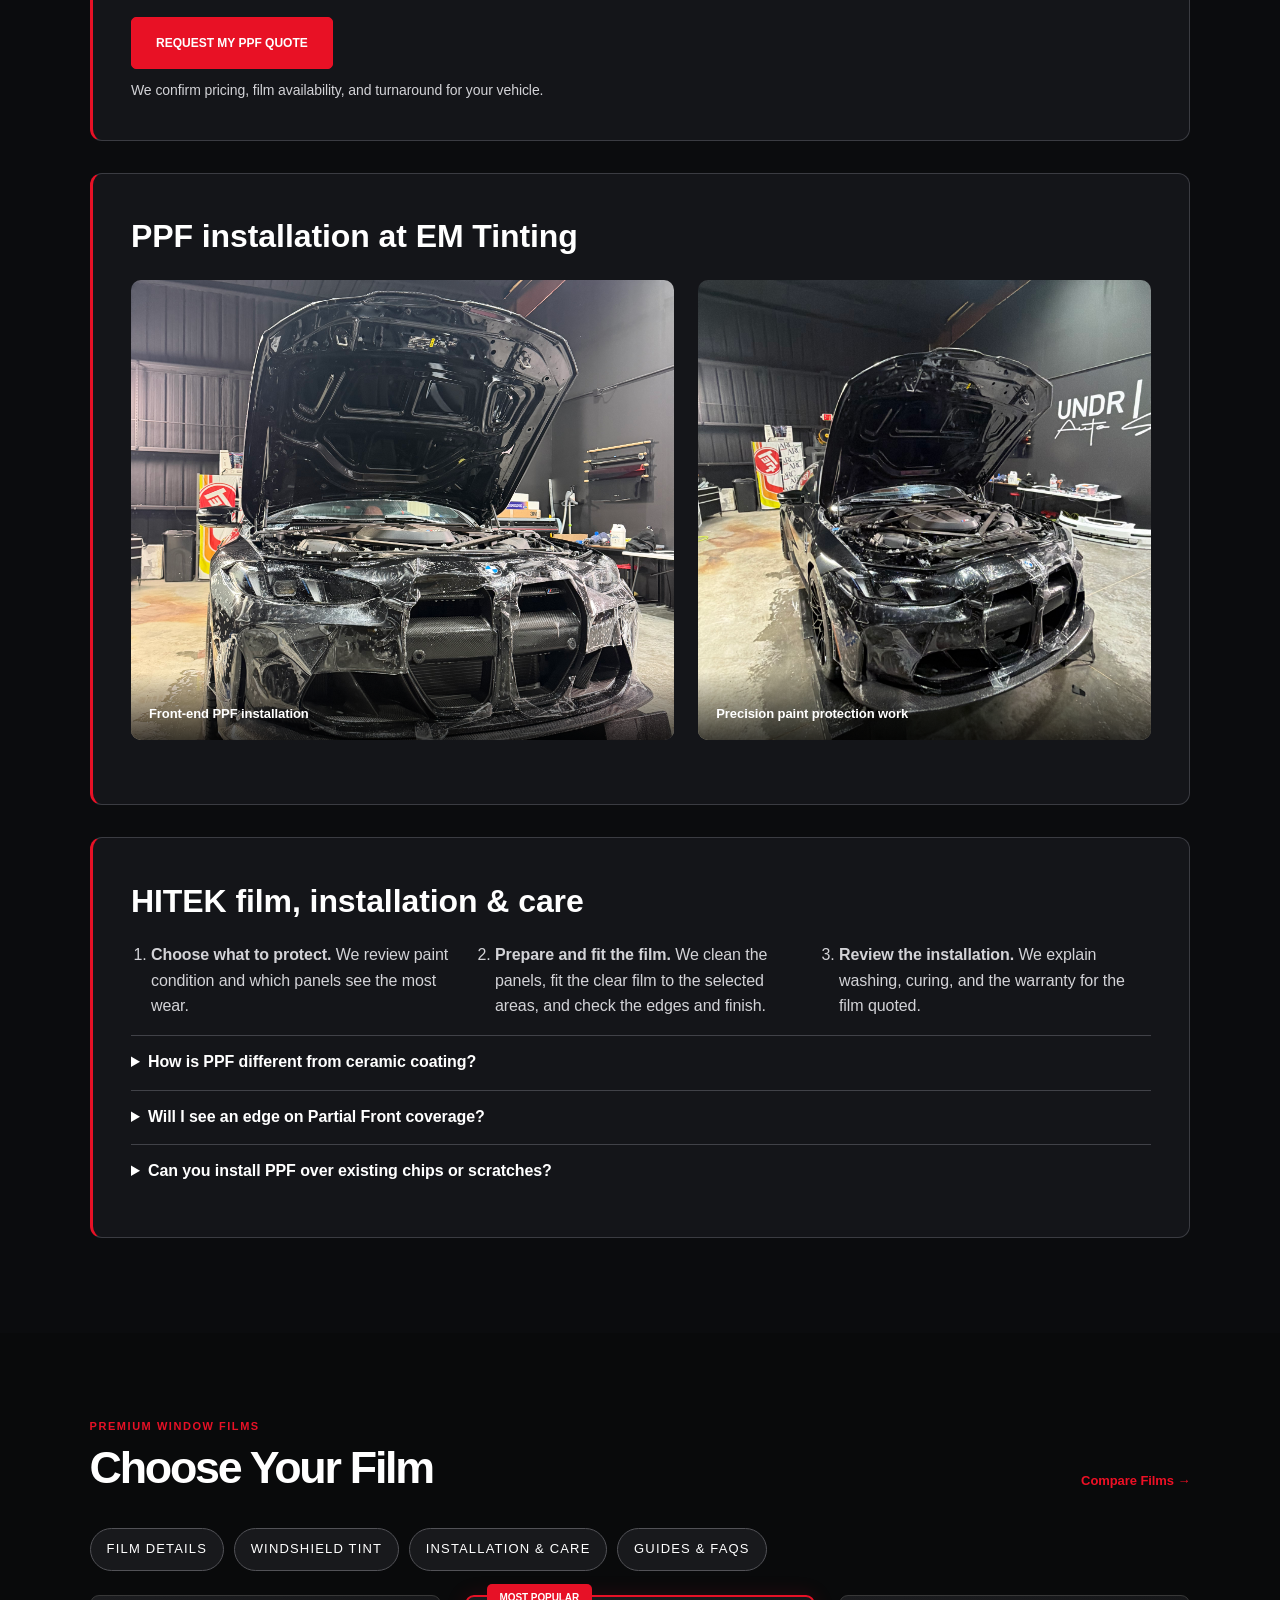
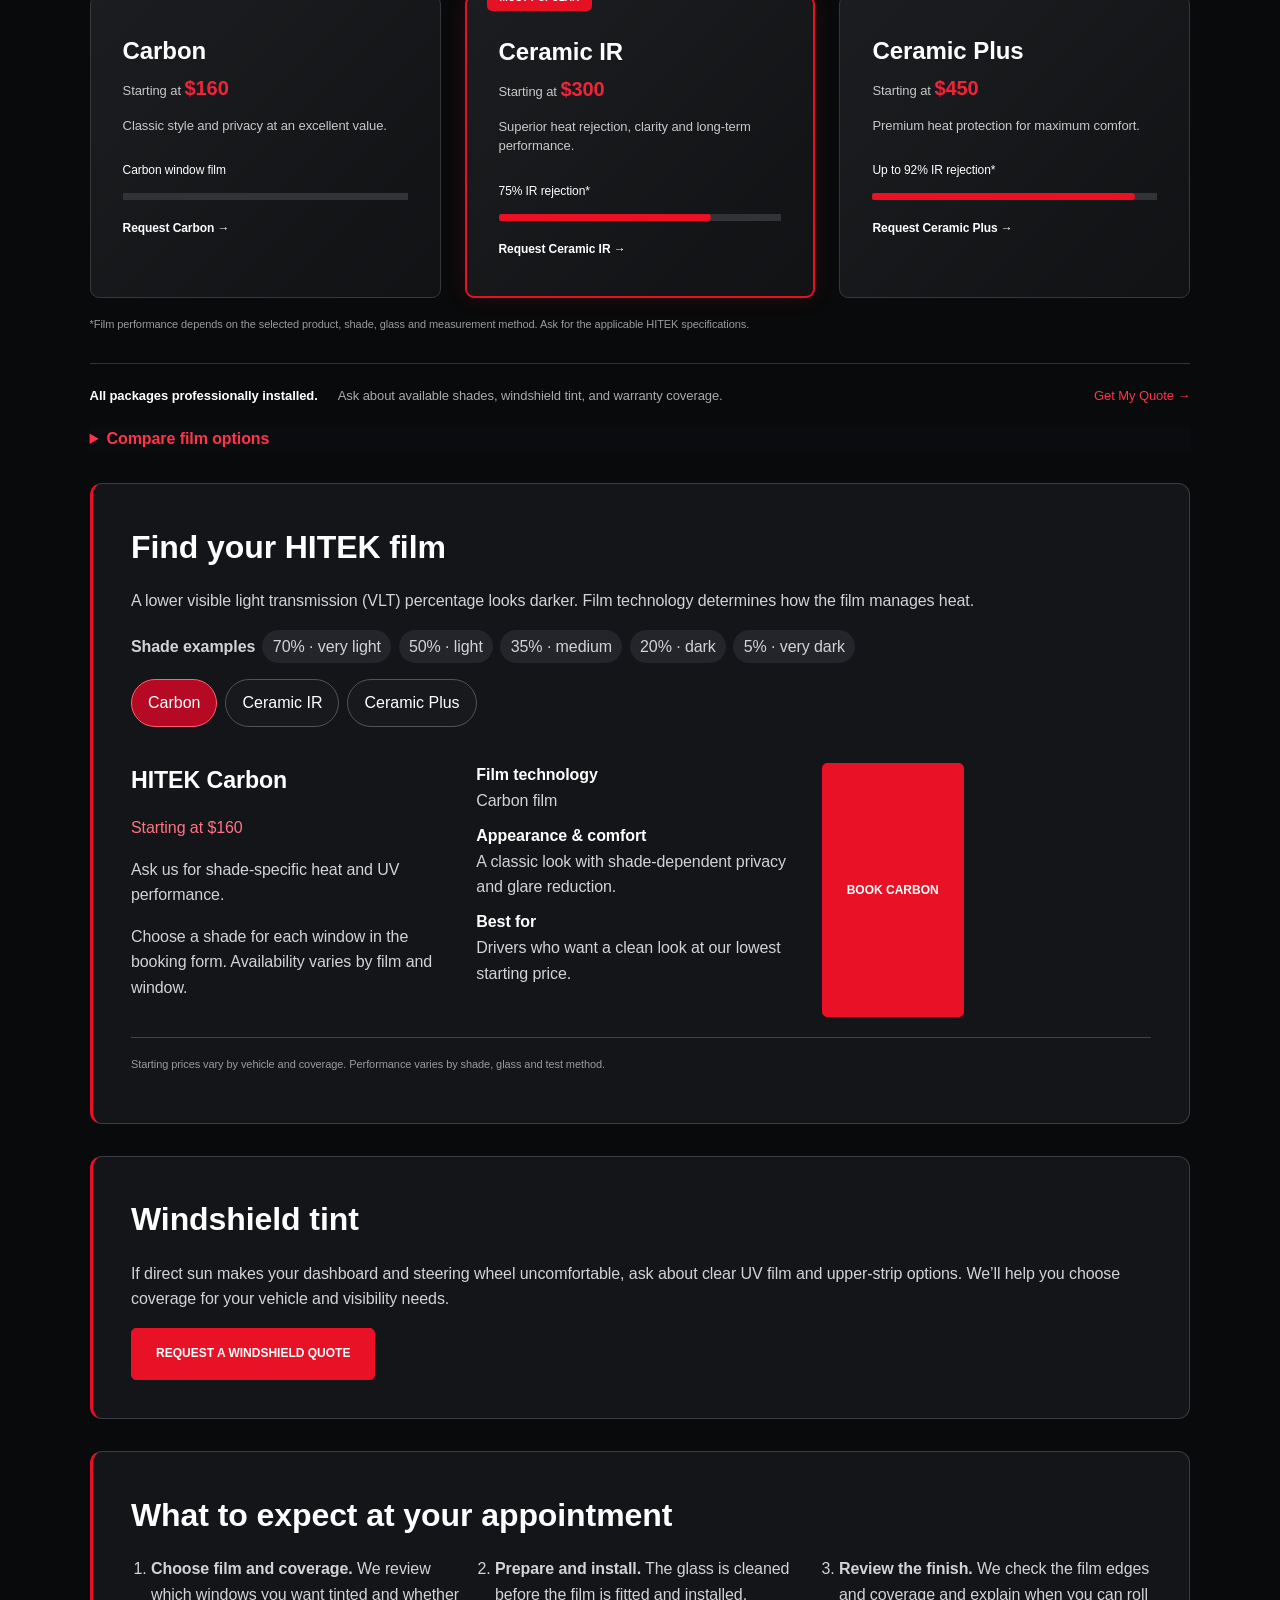
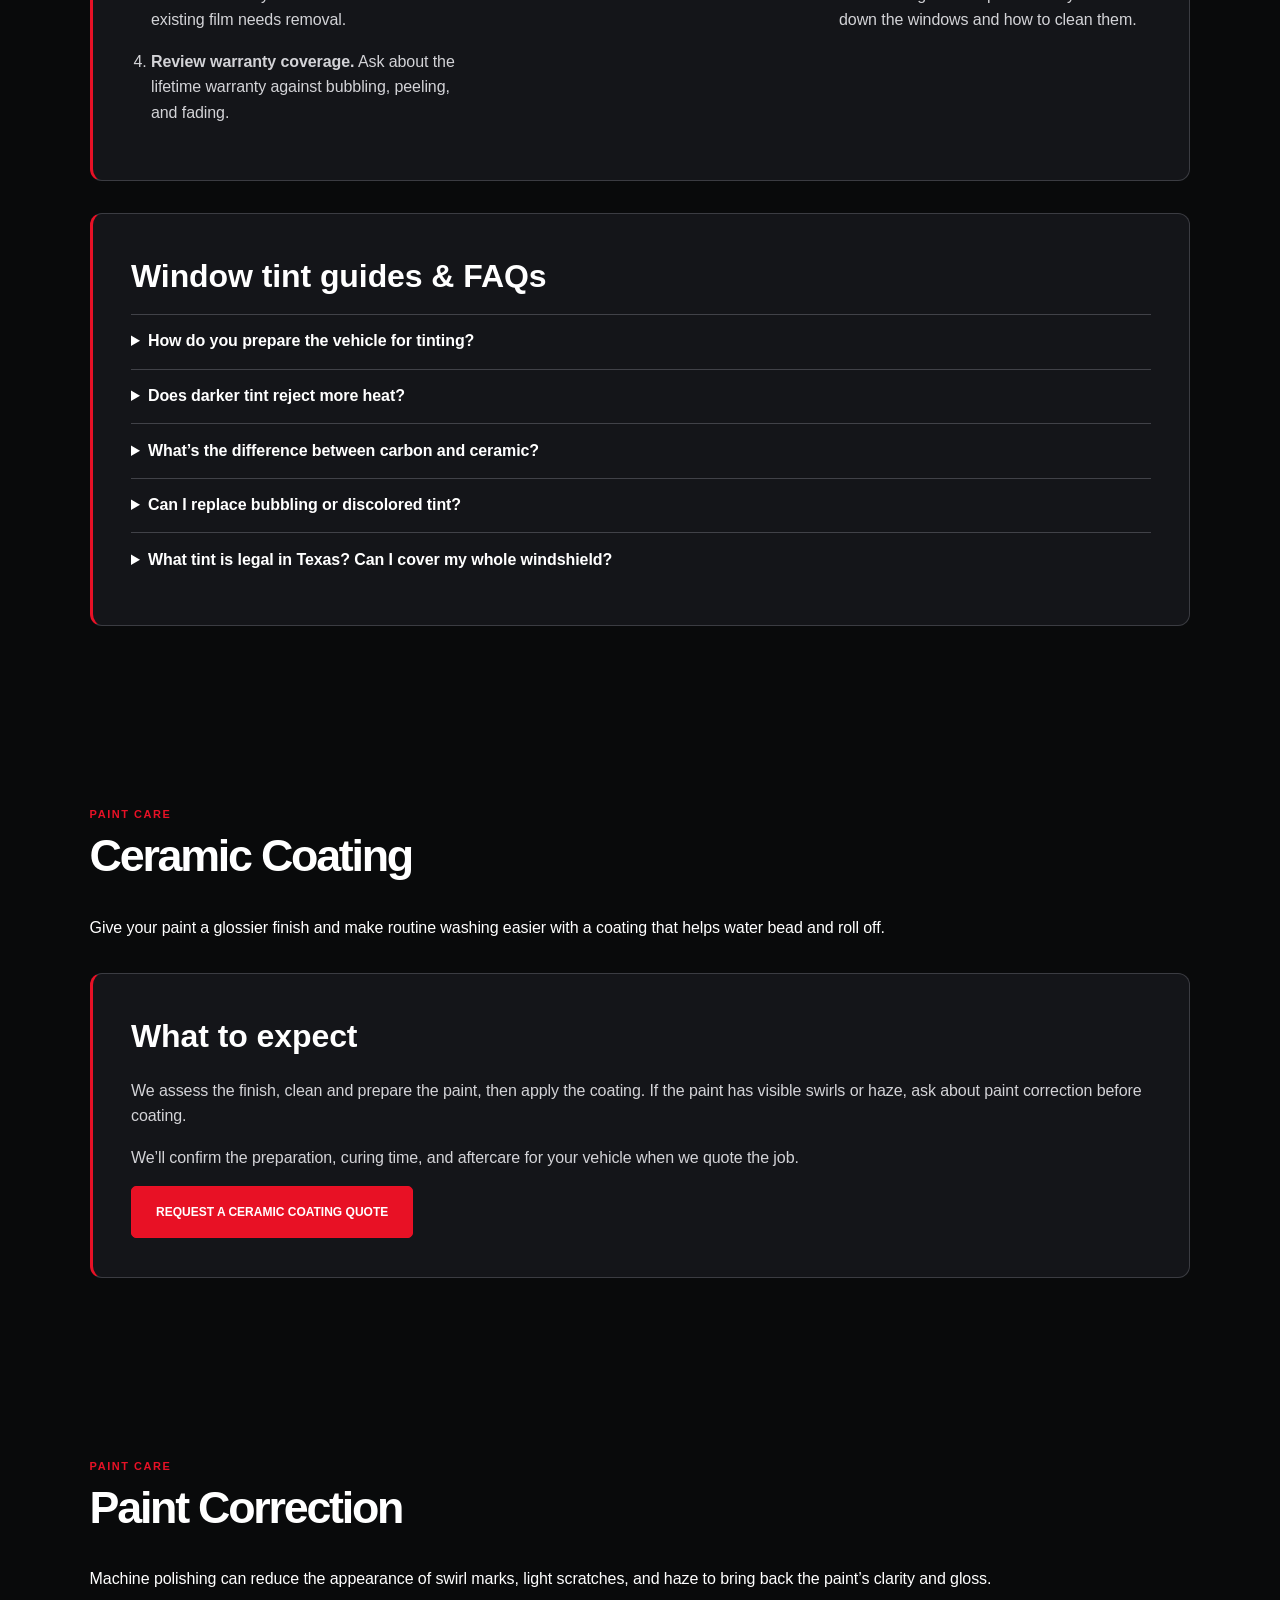
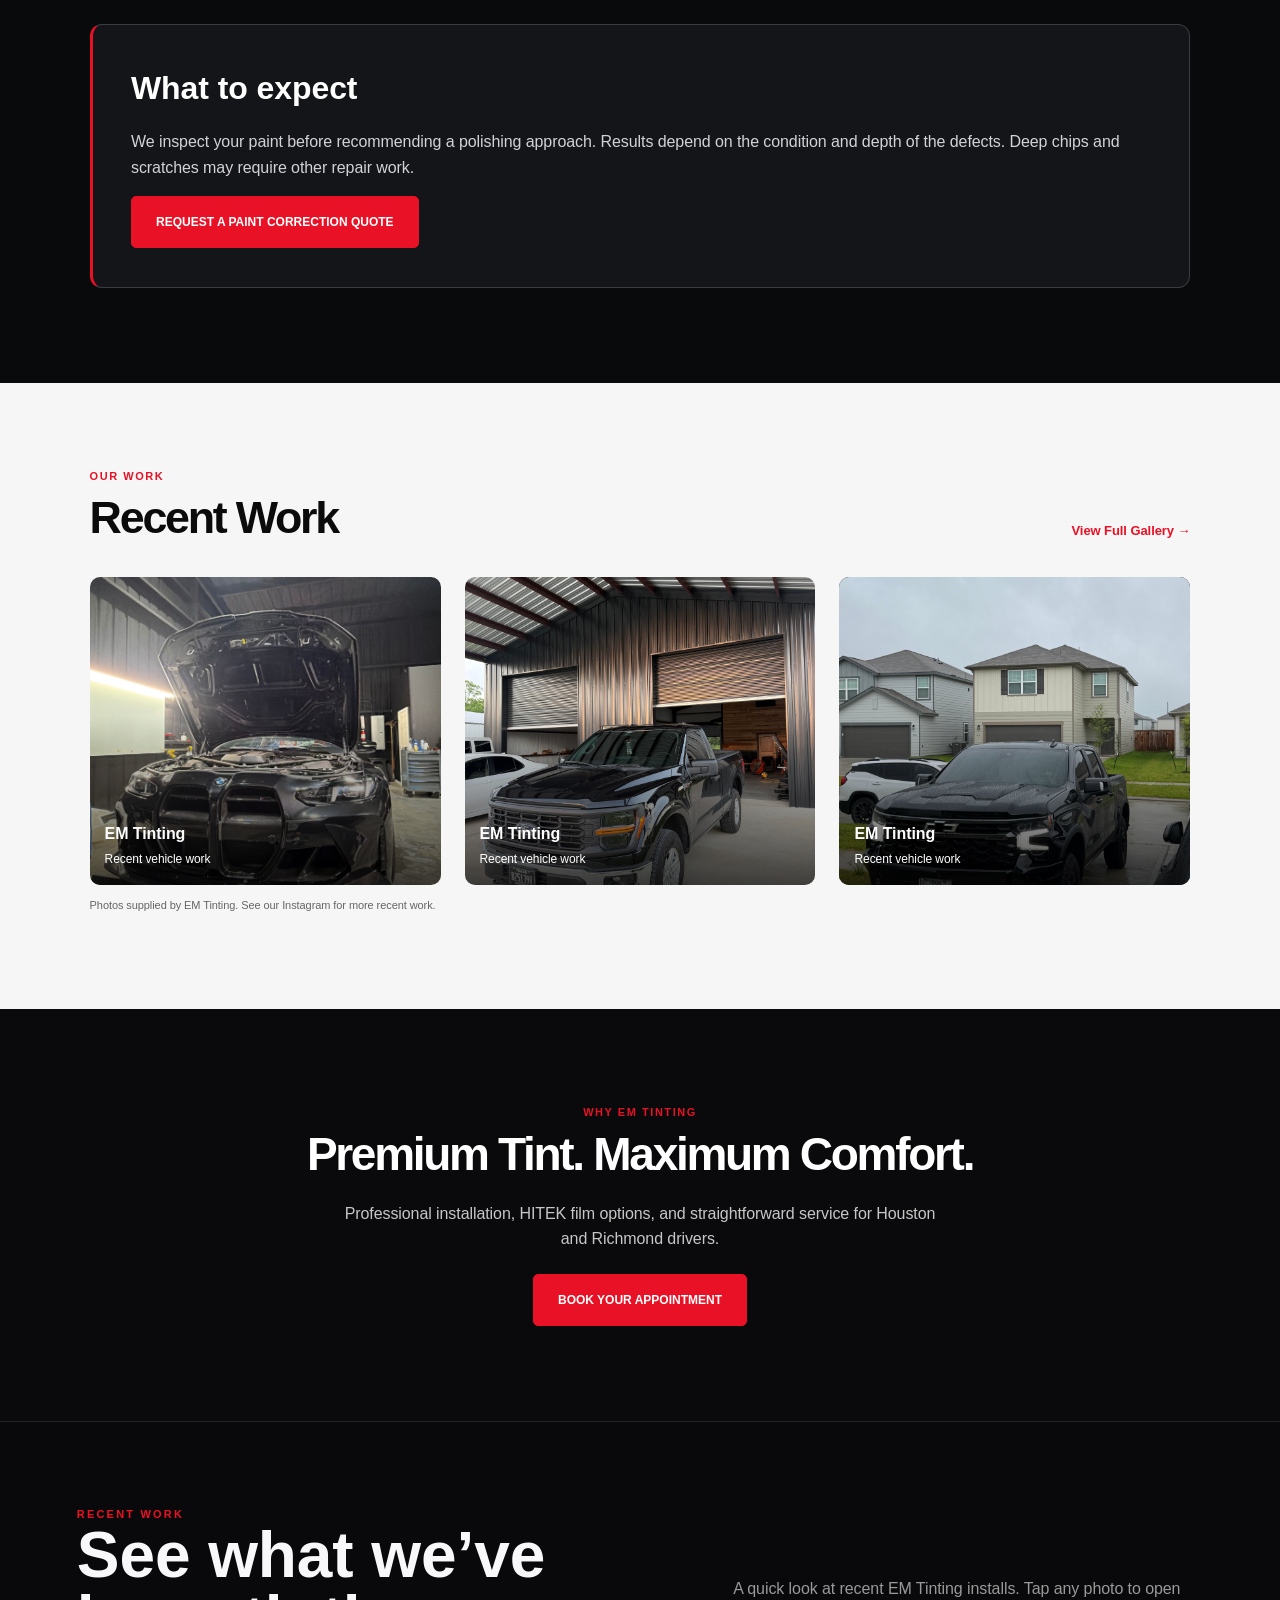
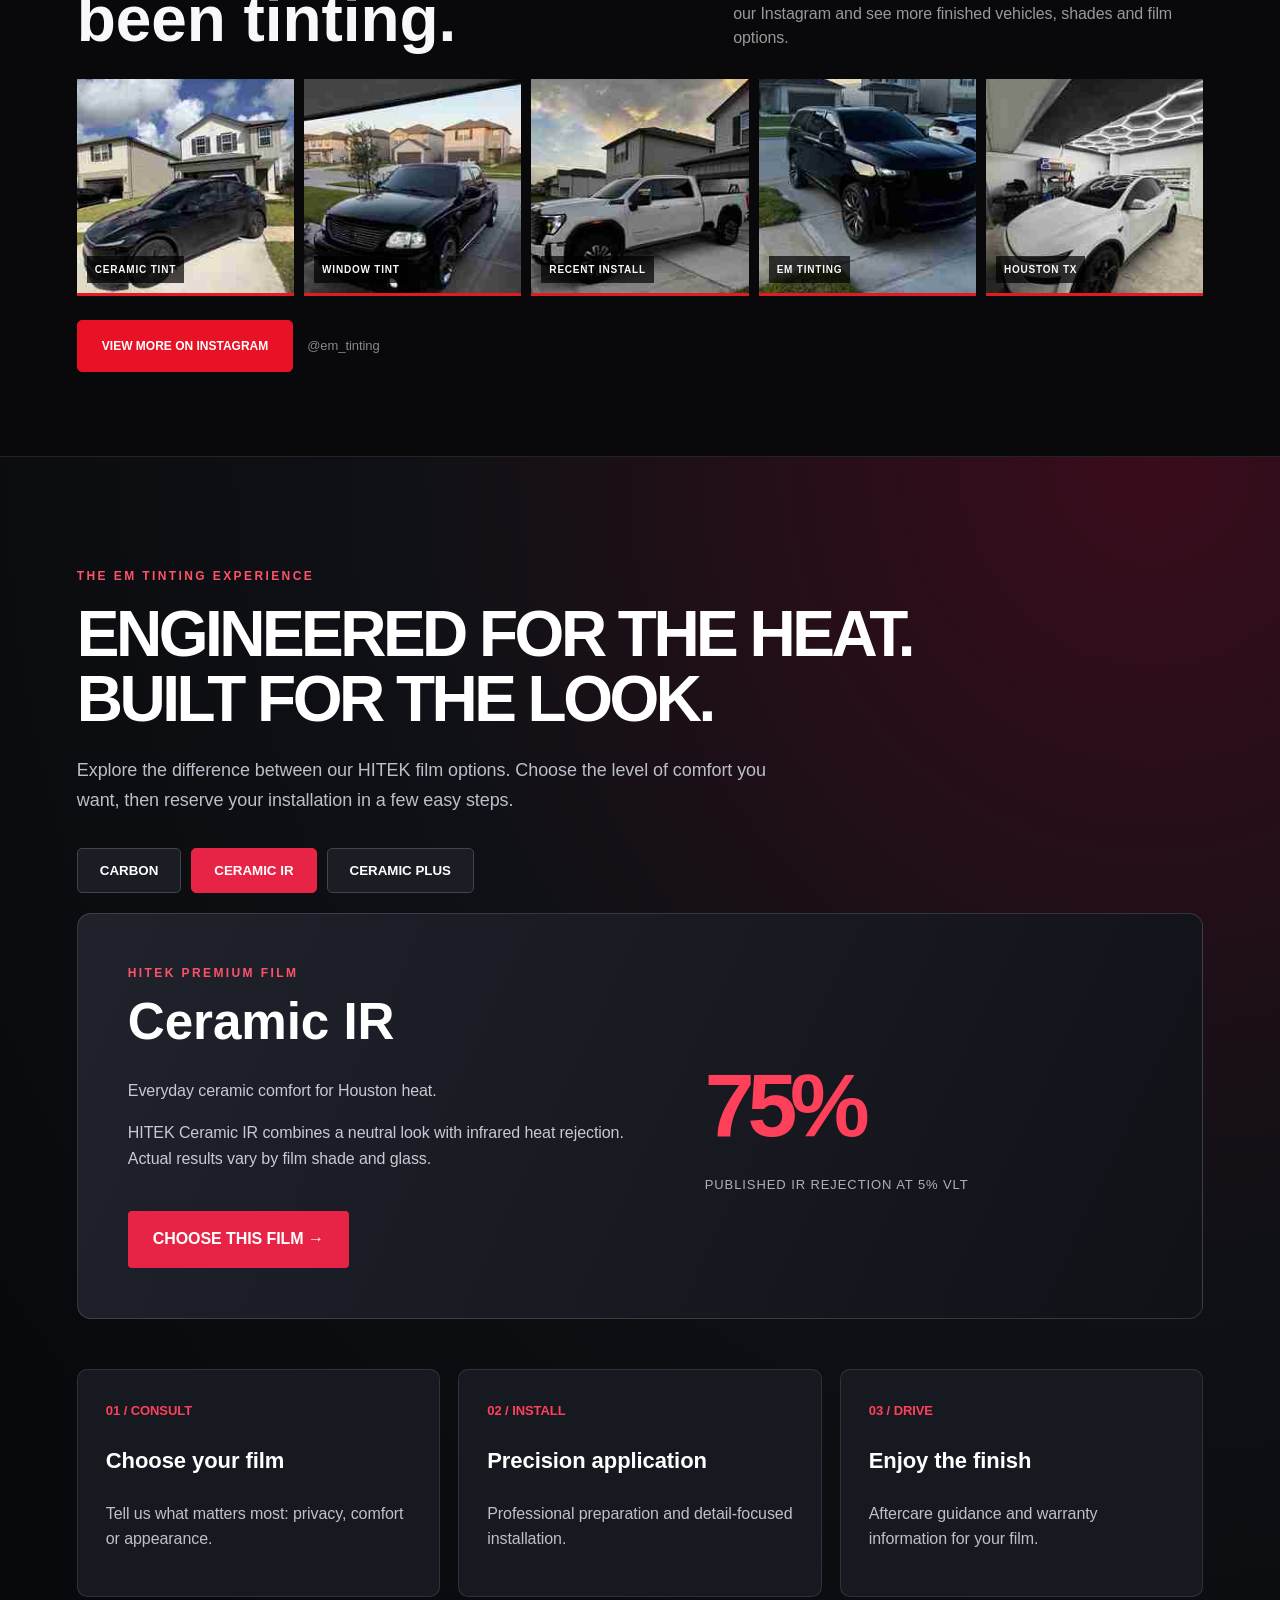
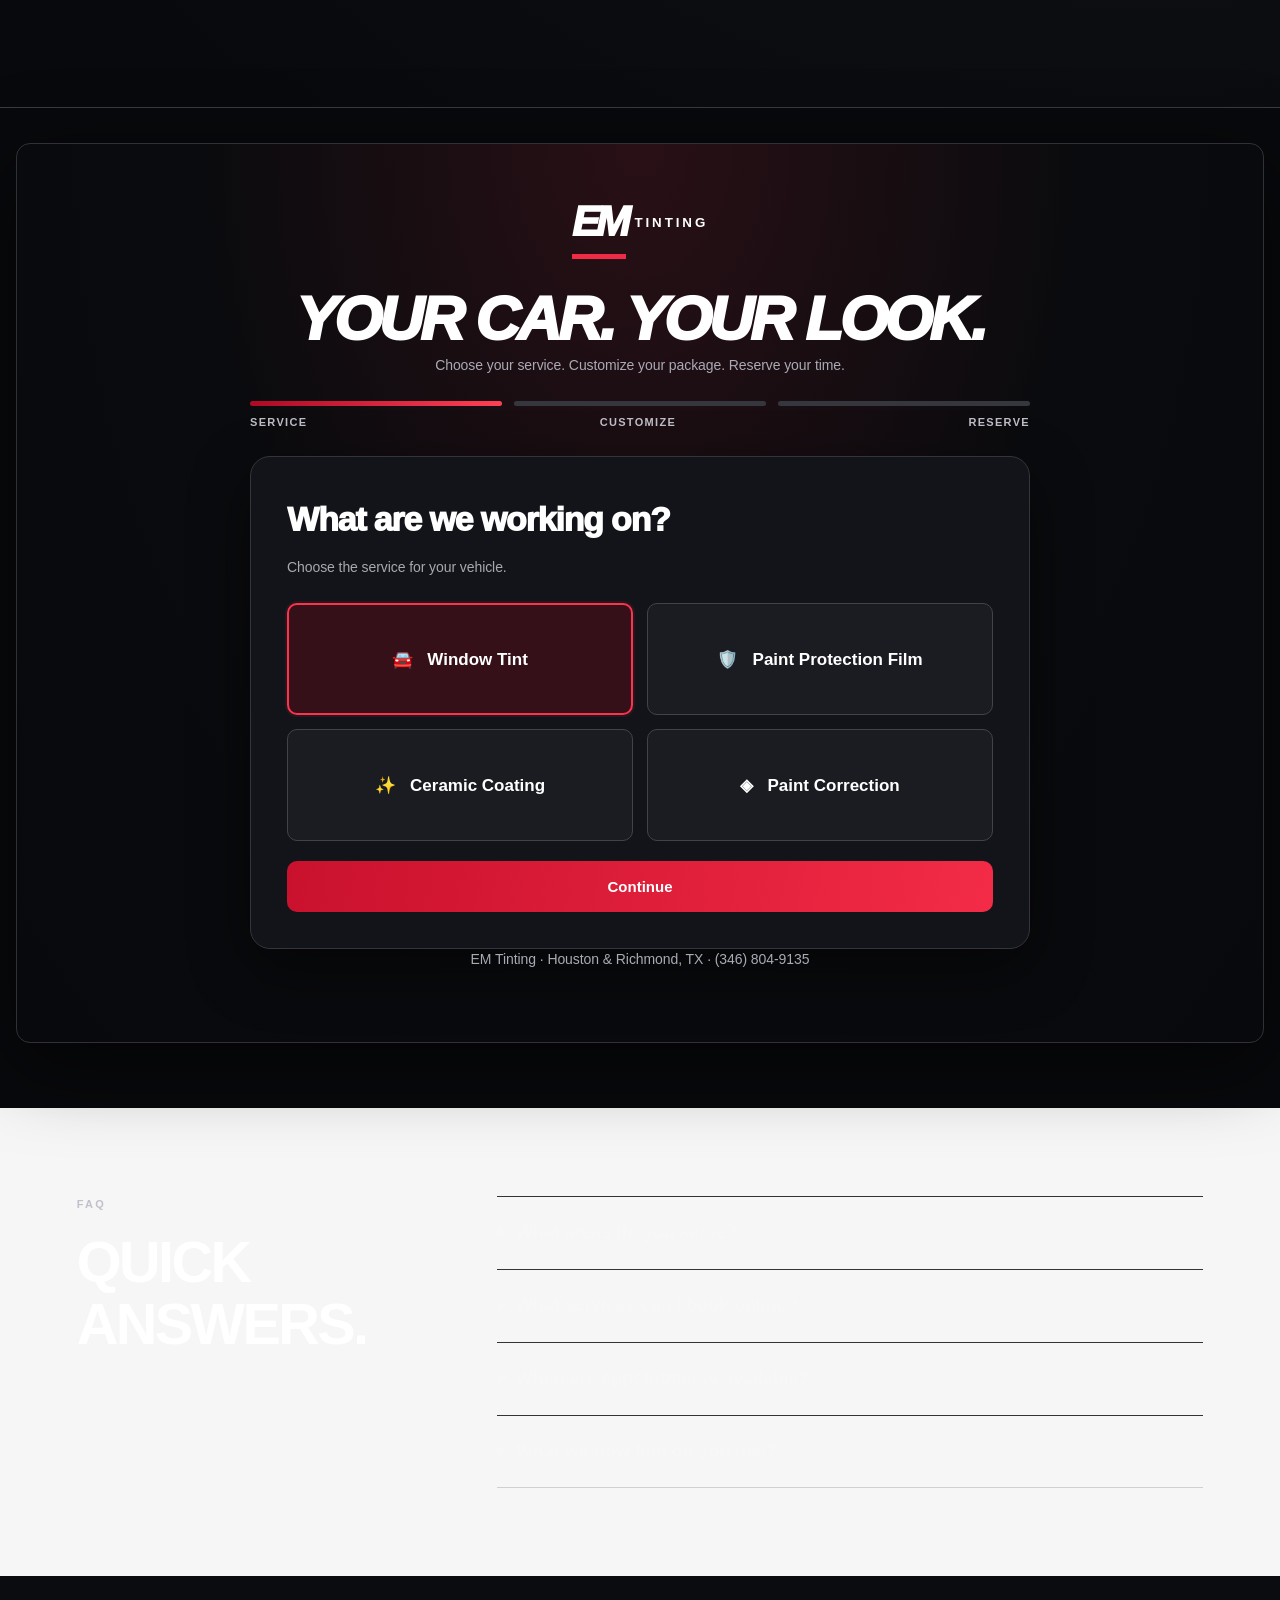
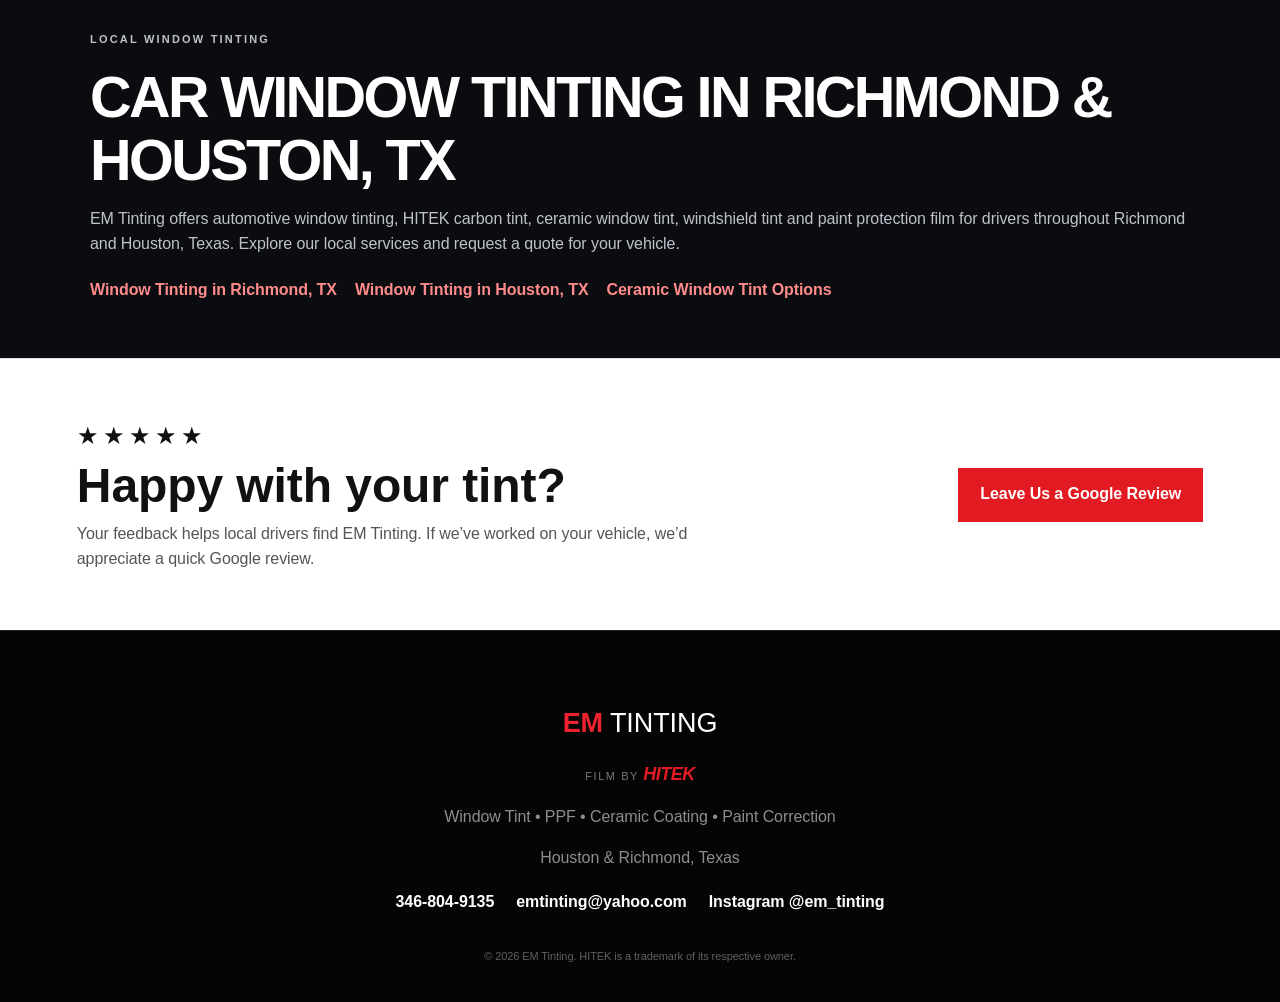
==== commit 67f73acb: "Make entire service cards clickable on desktop and mobile" ====
--- a/index.html
+++ b/index.html
@@ -123,6 +123,34 @@
 .em-service-sr-only{position:absolute;width:1px;height:1px;overflow:hidden;clip-path:inset(50%);white-space:nowrap}
 .em26-service-detail{scroll-margin-top:8rem}
 </style>
+<script>
+(() => {
+  const services = {"window-tint":["film","Window Tint"],"ppf":["ppf-showcase","Paint Protection Film"],"ceramic-coating":["ceramic-coating","Ceramic Coating"],"paint-correction":["paint-correction","Paint Correction"]};
+  const page = new URLSearchParams(location.search).get('service');
+  if (!Object.hasOwn(services, page)) return;
+  document.documentElement.dataset.servicePage = page;
+  document.title = services[page][1] + ' | EM Tinting';
+  document.addEventListener('DOMContentLoaded', () => {
+    document.querySelectorAll('.em26-header a[href^="#"]').forEach(link => {
+      if (link.hash !== '#book') link.setAttribute('href', '/' + link.hash);
+    });
+  });
+})();
+</script>
+<style>
+html[data-service-page="window-tint"] main#top > :not(#film):not(#book){display:none!important}
+html[data-service-page="ppf"] main#top > :not(#ppf-showcase):not(#book){display:none!important}
+html[data-service-page="ceramic-coating"] main#top > :not(#ceramic-coating):not(#book){display:none!important}
+html[data-service-page="paint-correction"] main#top > :not(#paint-correction):not(#book){display:none!important}
+html[data-service-page] #local-window-tinting{display:none!important}
+</style>
+<style>
+#services .em-service-card-link{display:flex;flex-direction:column;width:100%;height:100%;color:inherit;text-decoration:none;cursor:pointer}
+#services .em-service-card-link .em26-service-photo{width:100%}
+#services .em-service-card-cta{display:block;margin:auto 0 1rem;padding:0 .55rem;color:#b70c23;font-weight:700}
+#services .em-service-card-link:hover .em-service-card-cta{text-decoration:underline}
+#services .em-service-card-link:focus-visible{outline:3px solid #df2339;outline-offset:-4px}
+</style>
 </head>
 <body>
 <header class="site-header em26-header">
@@ -147,10 +175,10 @@
 </section>
 <section id="services" class="em26-section em26-light"><p class="em26-eyebrow">OUR SERVICES</p><h2>What We Do</h2><span id="em-service-new-tab" class="em-service-sr-only">Opens in a new tab</span>
 <div class="em26-services">
-<article class="em26-tint-card"><div class="em26-service-photo" style="background-image:url('https://images.unsplash.com/photo-1492144534655-ae79c964c9d7?auto=format&fit=crop&w=800&q=80')"></div><h3>Window Tint</h3><p>Premium films for comfort, style, and privacy.</p><a class="em26-tint-service" href="#film" target="_blank" rel="noopener" aria-describedby="em-service-new-tab">Explore Window Tint →</a></article>
-<article class="em26-ppf-card"><div class="em26-service-photo em26-ppf-photo" role="img" aria-label="Black BMW receiving front-end paint protection film"></div><h3>Paint Protection Film (PPF)</h3><p>Protect against rock chips, scratches, and daily wear.</p><a href="#ppf-showcase" class="em26-ppf-link" target="_blank" rel="noopener" aria-describedby="em-service-new-tab">Explore PPF Coverage →</a></article>
-<article class="em26-tint-card"><div class="em26-service-photo em26-coating-photo"></div><h3>Ceramic Coating</h3><p>Long-lasting shine and enhanced protection.</p><a class="em26-tint-service" href="#ceramic-coating" target="_blank" rel="noopener" aria-describedby="em-service-new-tab">Explore Ceramic Coating →</a></article>
-<article class="em26-tint-card"><div class="em26-service-photo" style="background-image:url('https://images.unsplash.com/photo-1603386329225-868f9b1ee6c9?auto=format&fit=crop&w=800&q=80')"></div><h3>Paint Correction</h3><p>Restore clarity and bring back the gloss.</p><a class="em26-tint-service" href="#paint-correction" target="_blank" rel="noopener" aria-describedby="em-service-new-tab">Explore Paint Correction →</a></article>
+<article class="em26-tint-card"><a class="em-service-card-link" href="/?service=window-tint#film" target="_blank" rel="noopener" aria-describedby="em-service-new-tab" aria-labelledby="em-service-title-1"><div class="em26-service-photo" style="background-image:url('https://images.unsplash.com/photo-1492144534655-ae79c964c9d7?auto=format&fit=crop&w=800&q=80')"></div><h3 id="em-service-title-1">Window Tint</h3><p>Premium films for comfort, style, and privacy.</p><span class="em-service-card-cta" aria-hidden="true">Explore Window Tint →</span></a></article>
+<article class="em26-ppf-card"><a href="/?service=ppf#ppf-showcase" class="em-service-card-link" target="_blank" rel="noopener" aria-describedby="em-service-new-tab" aria-labelledby="em-service-title-2"><div class="em26-service-photo em26-ppf-photo" role="img" aria-label="Black BMW receiving front-end paint protection film"></div><h3 id="em-service-title-2">Paint Protection Film (PPF)</h3><p>Protect against rock chips, scratches, and daily wear.</p><span class="em-service-card-cta" aria-hidden="true">Explore PPF Coverage →</span></a></article>
+<article class="em26-tint-card"><a class="em-service-card-link" href="/?service=ceramic-coating#ceramic-coating" target="_blank" rel="noopener" aria-describedby="em-service-new-tab" aria-labelledby="em-service-title-3"><div class="em26-service-photo em26-coating-photo"></div><h3 id="em-service-title-3">Ceramic Coating</h3><p>Long-lasting shine and enhanced protection.</p><span class="em-service-card-cta" aria-hidden="true">Explore Ceramic Coating →</span></a></article>
+<article class="em26-tint-card"><a class="em-service-card-link" href="/?service=paint-correction#paint-correction" target="_blank" rel="noopener" aria-describedby="em-service-new-tab" aria-labelledby="em-service-title-4"><div class="em26-service-photo" style="background-image:url('https://images.unsplash.com/photo-1603386329225-868f9b1ee6c9?auto=format&fit=crop&w=800&q=80')"></div><h3 id="em-service-title-4">Paint Correction</h3><p>Restore clarity and bring back the gloss.</p><span class="em-service-card-cta" aria-hidden="true">Explore Paint Correction →</span></a></article>
 </div></section>
 <section id="ppf-showcase" class="em26-section em26-ppf-showcase" aria-labelledby="ppf-title">
   <p class="em26-eyebrow">HITEK PAINT PROTECTION FILM</p>
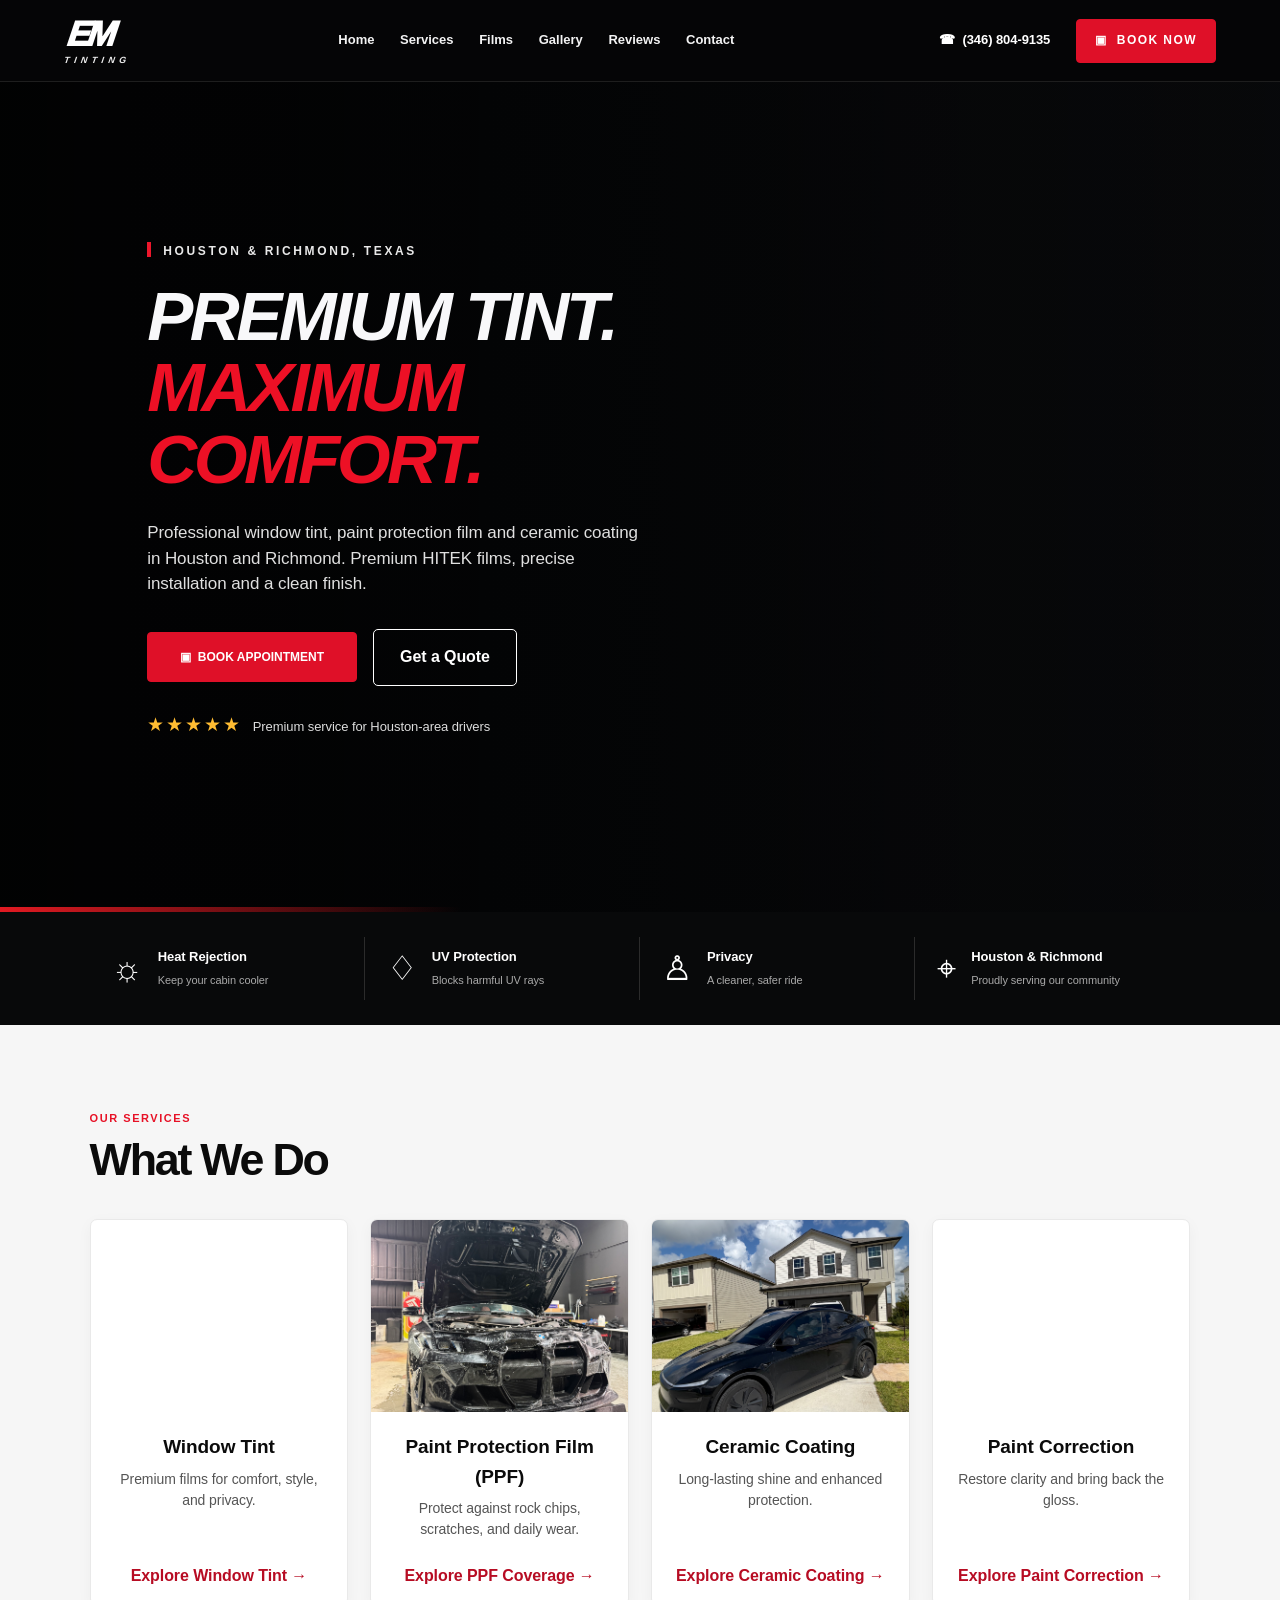
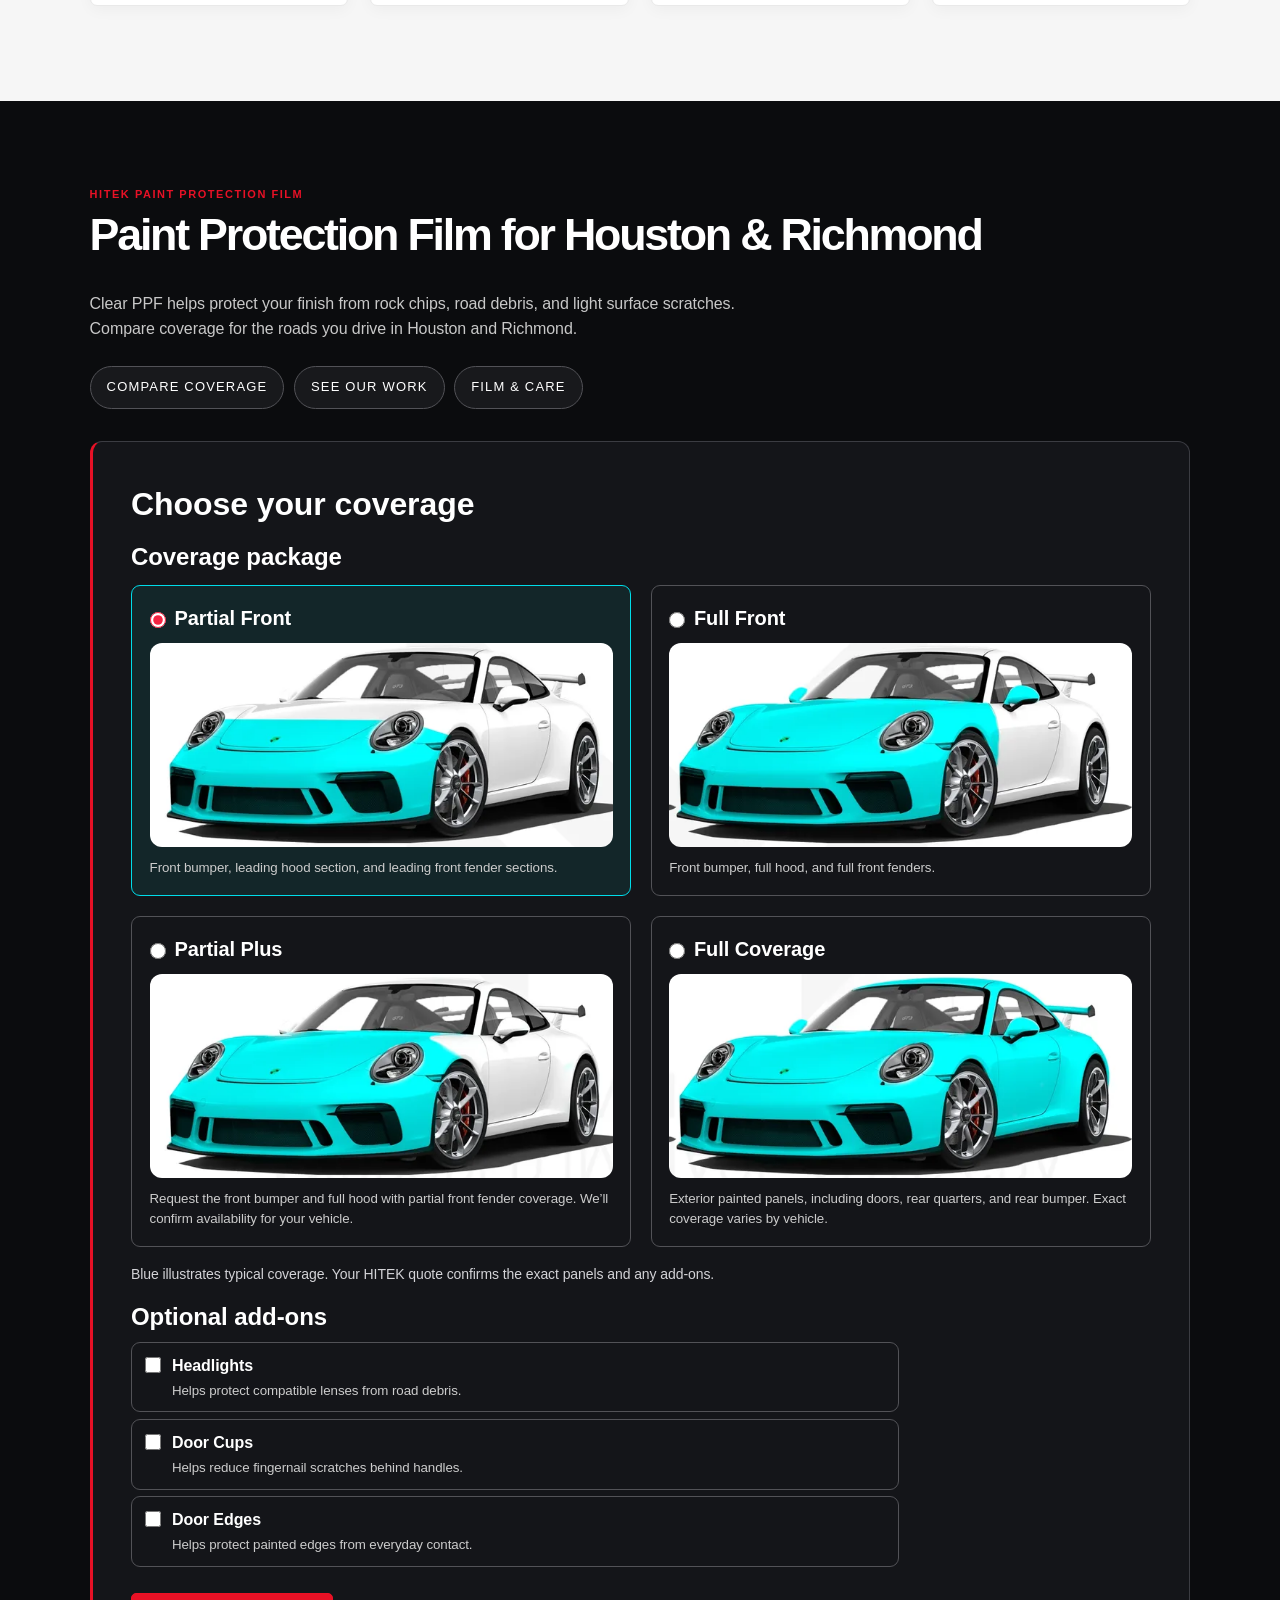
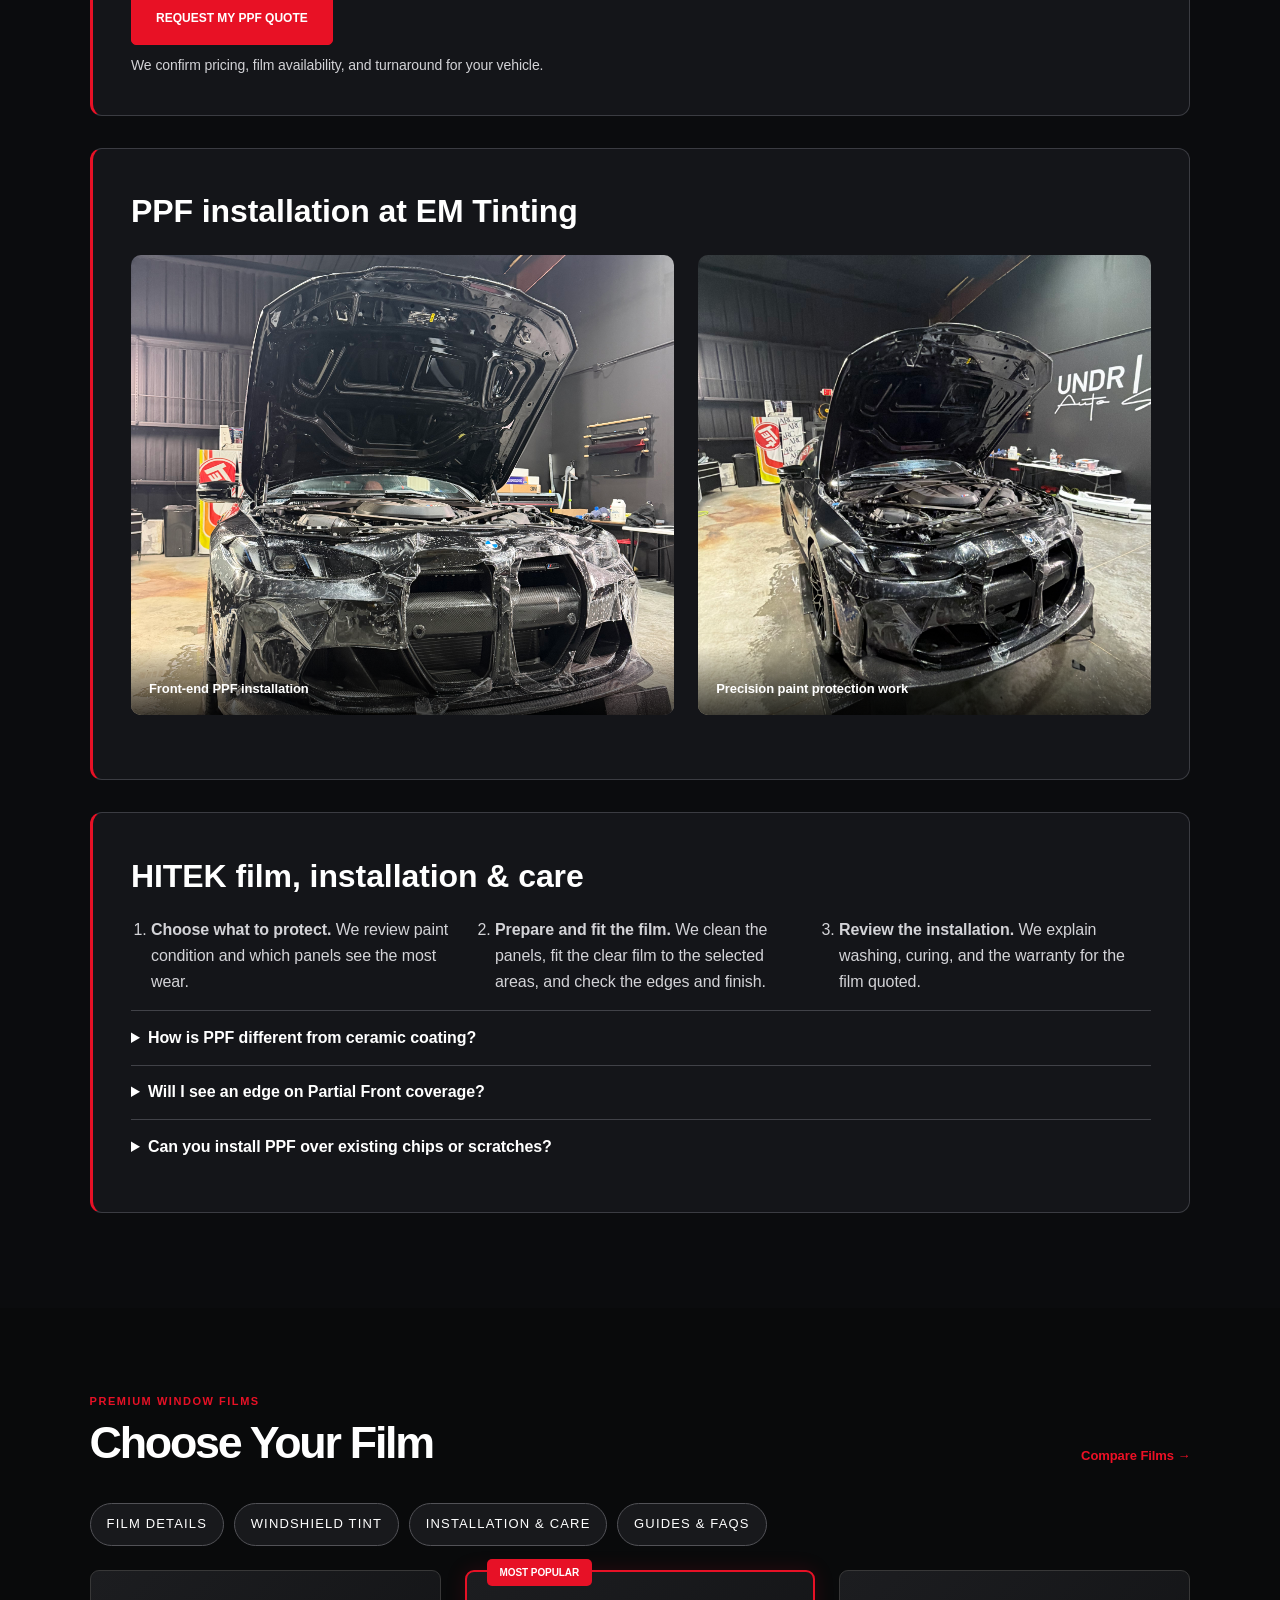
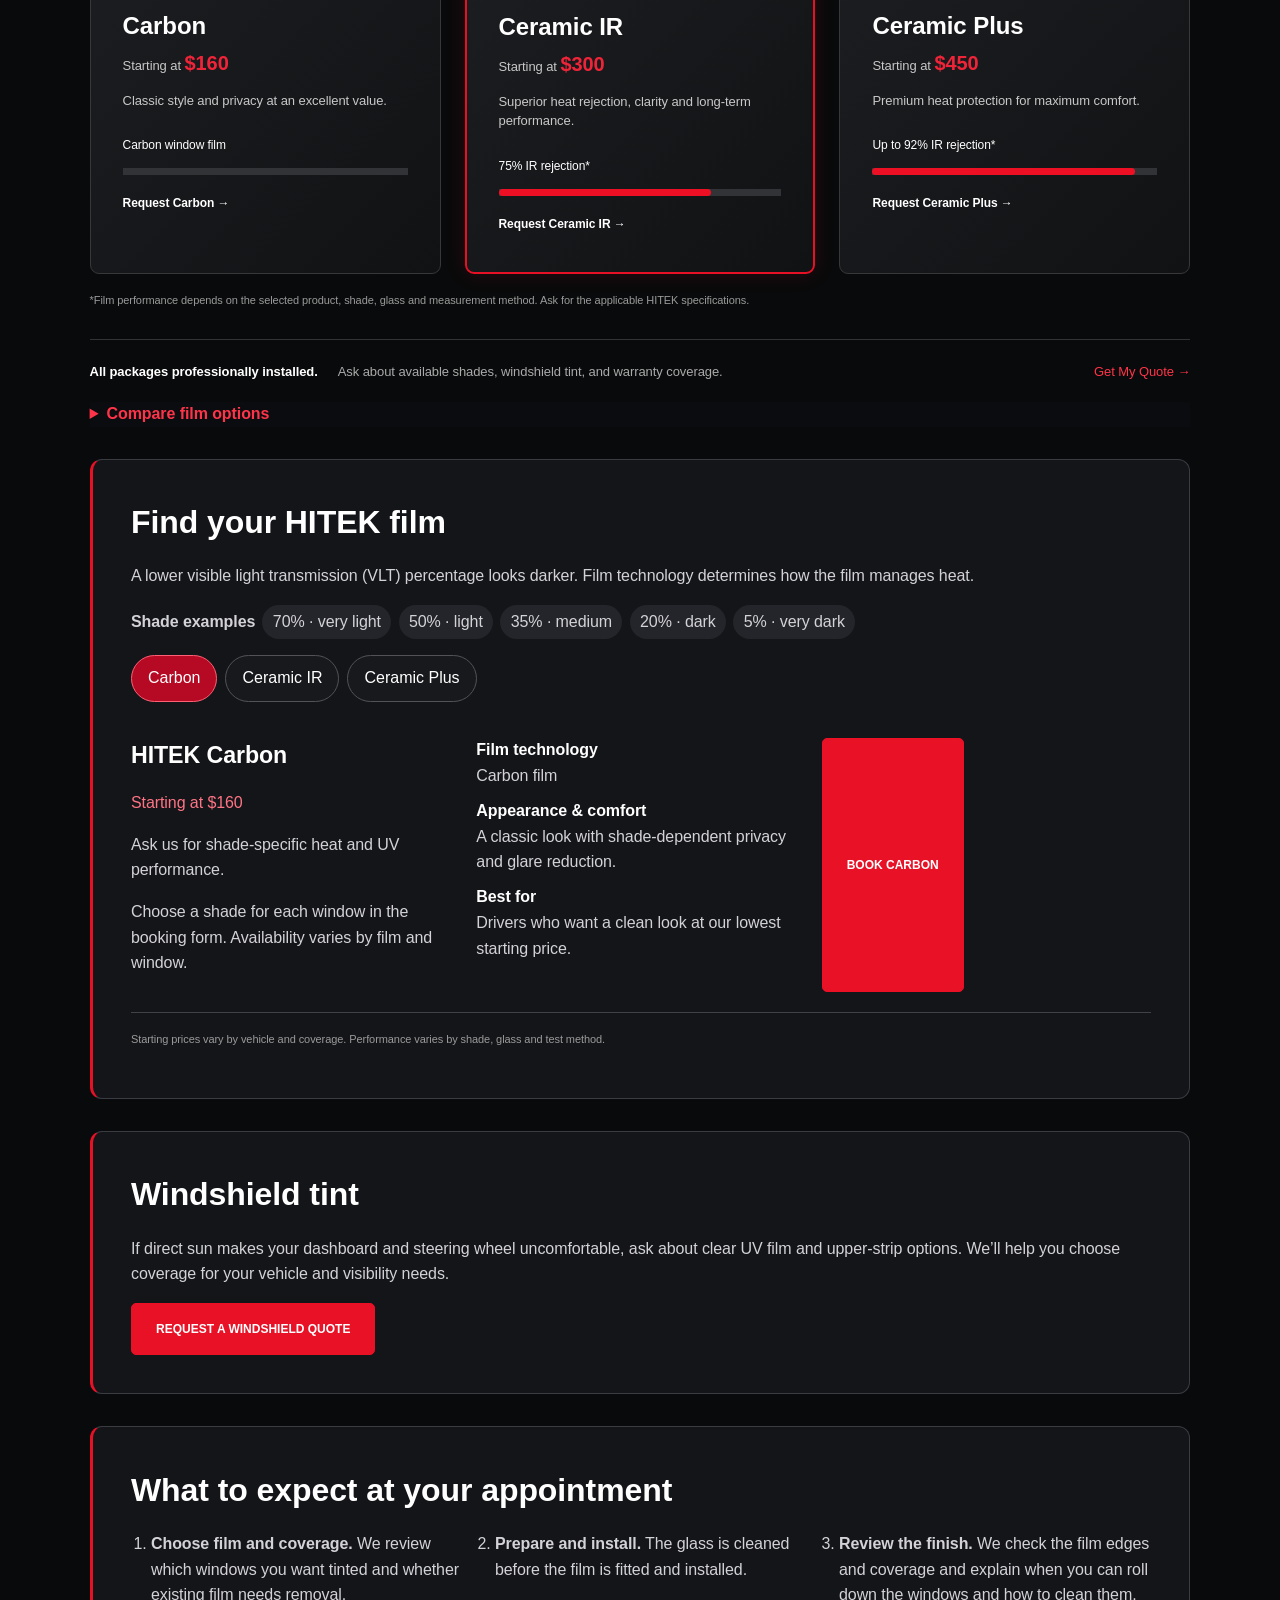
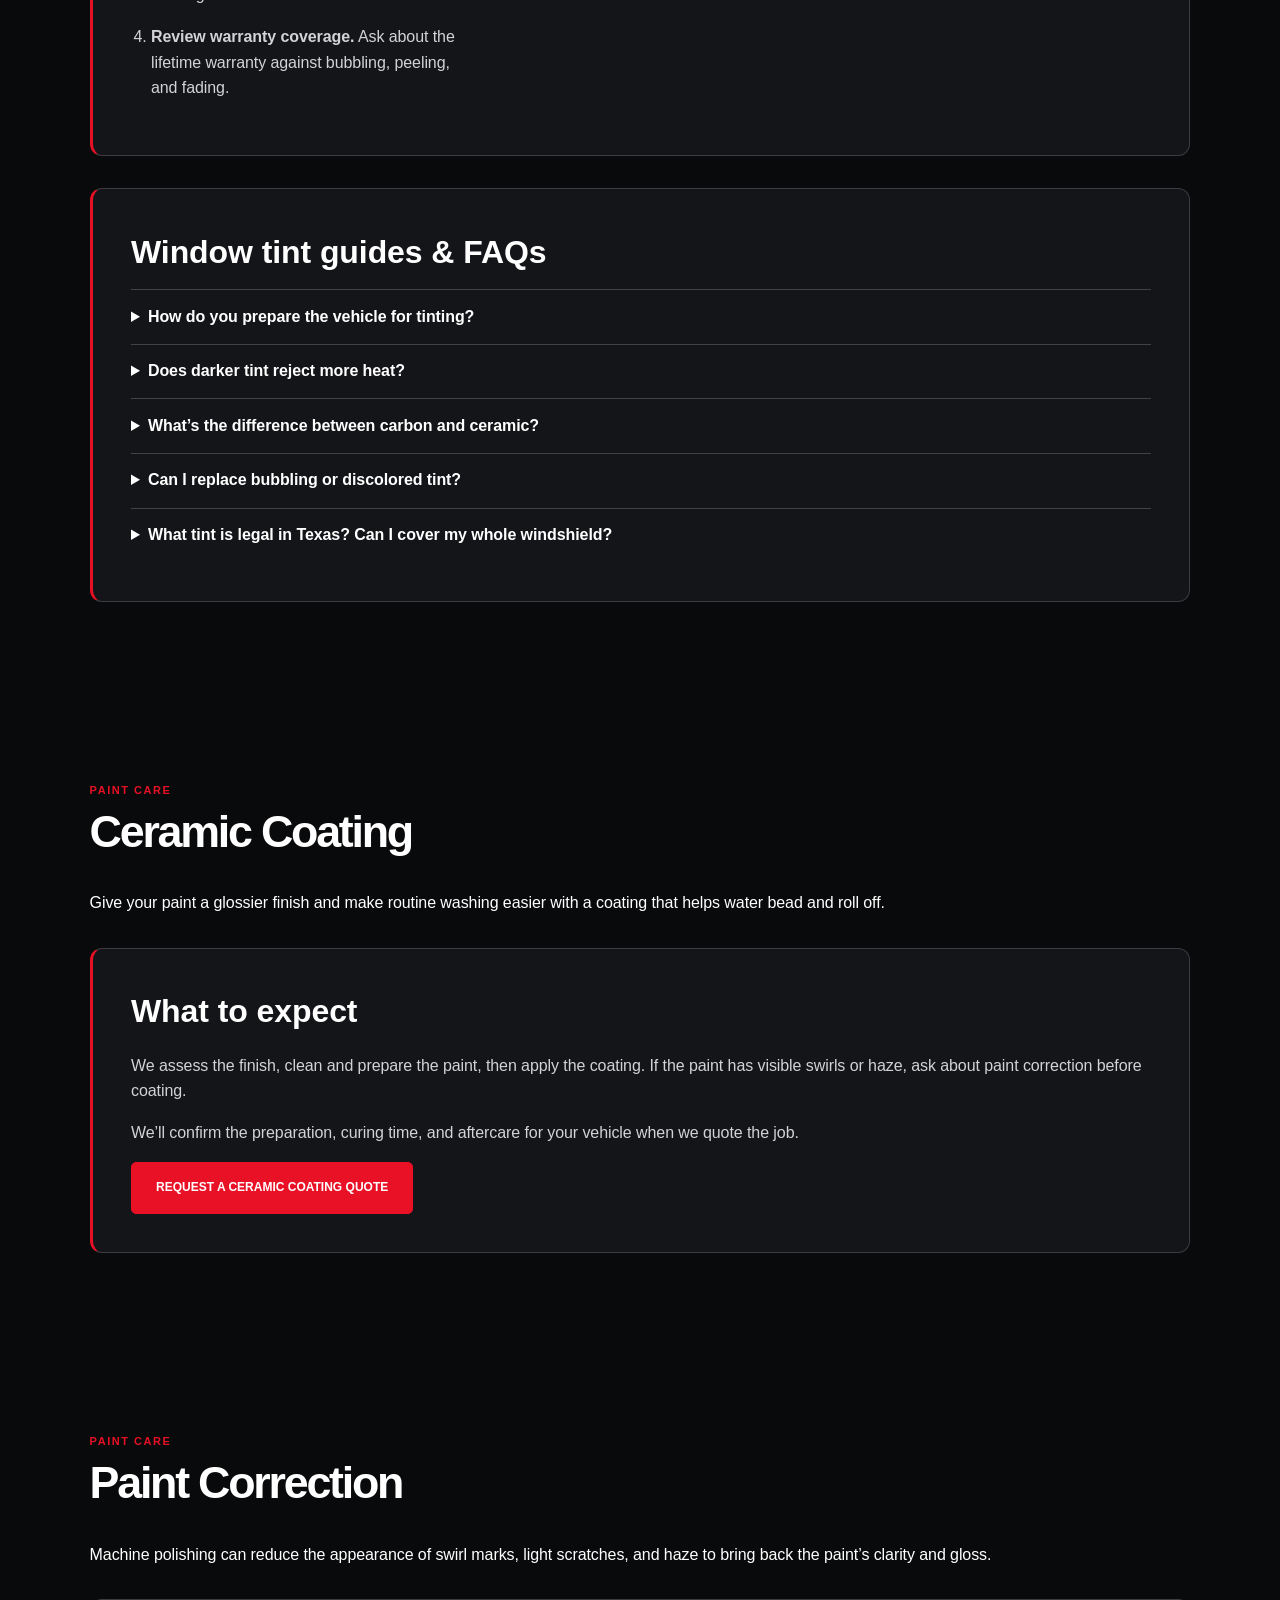
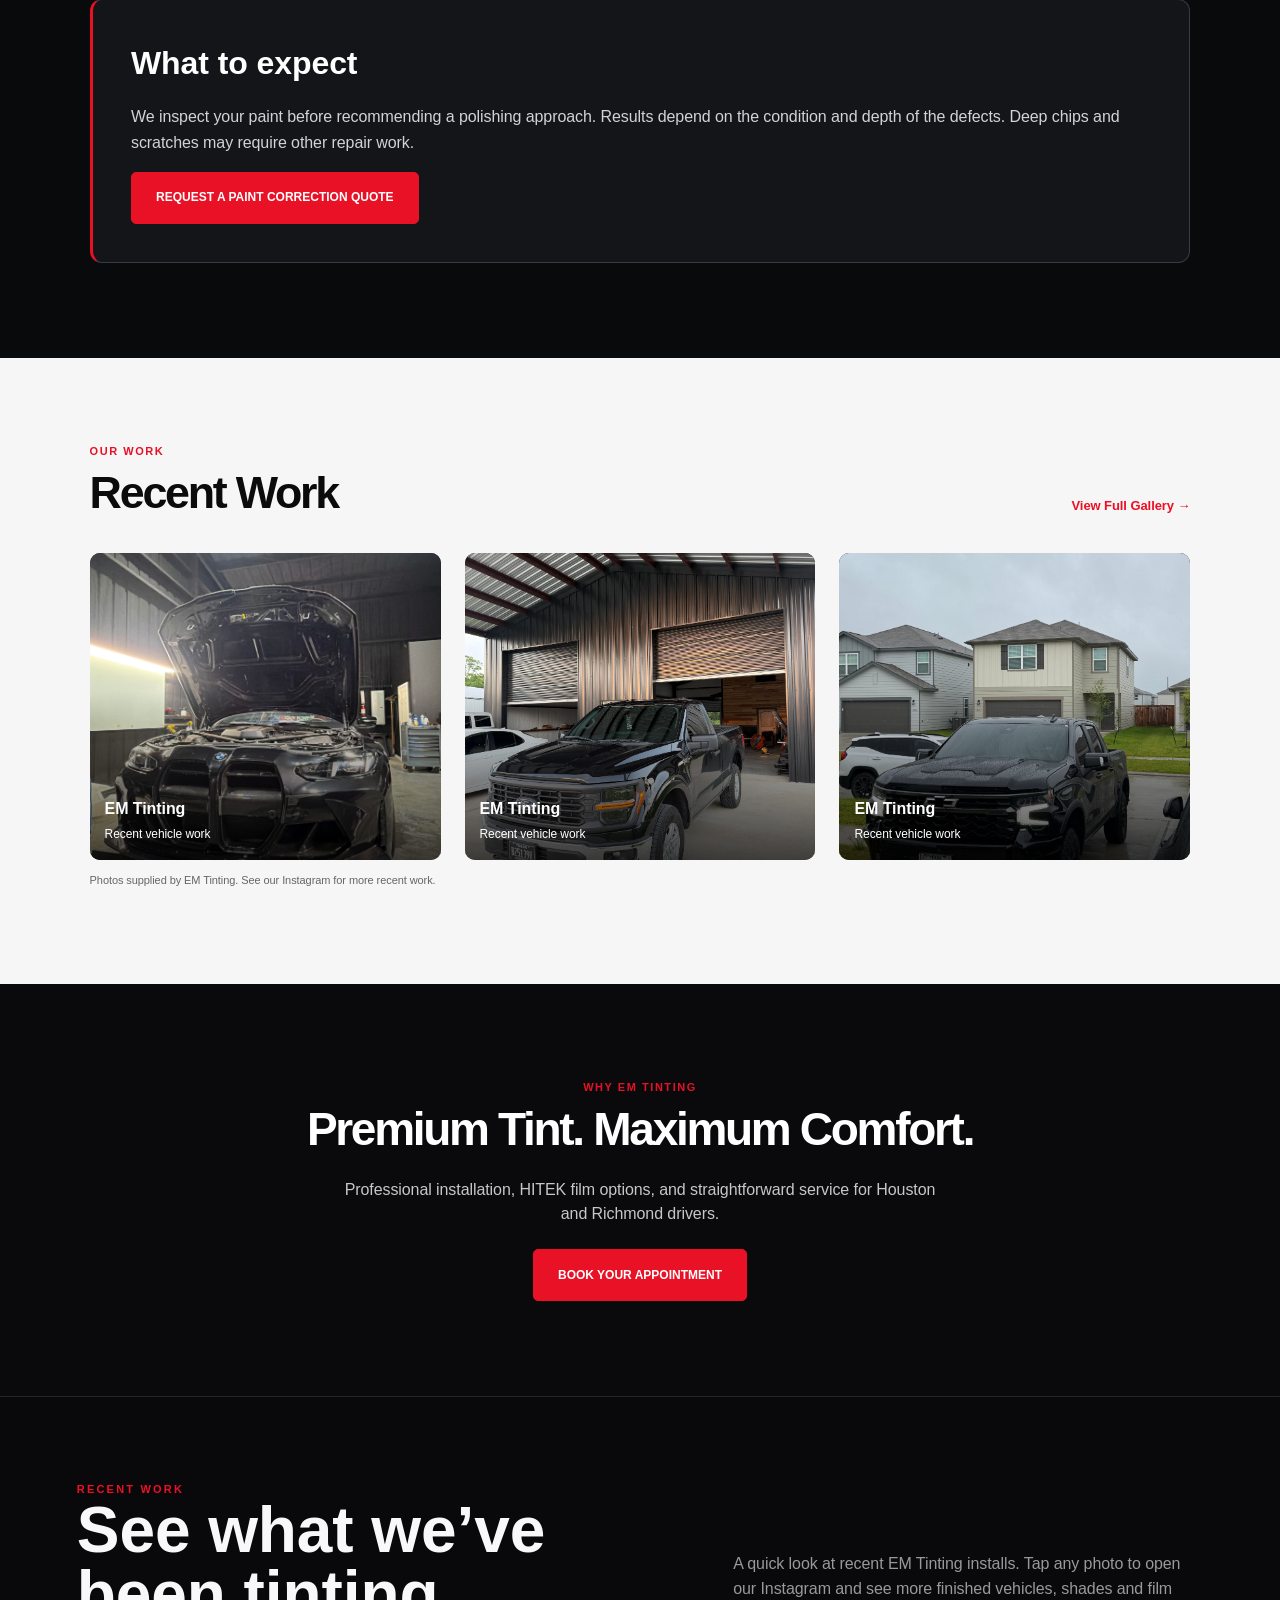
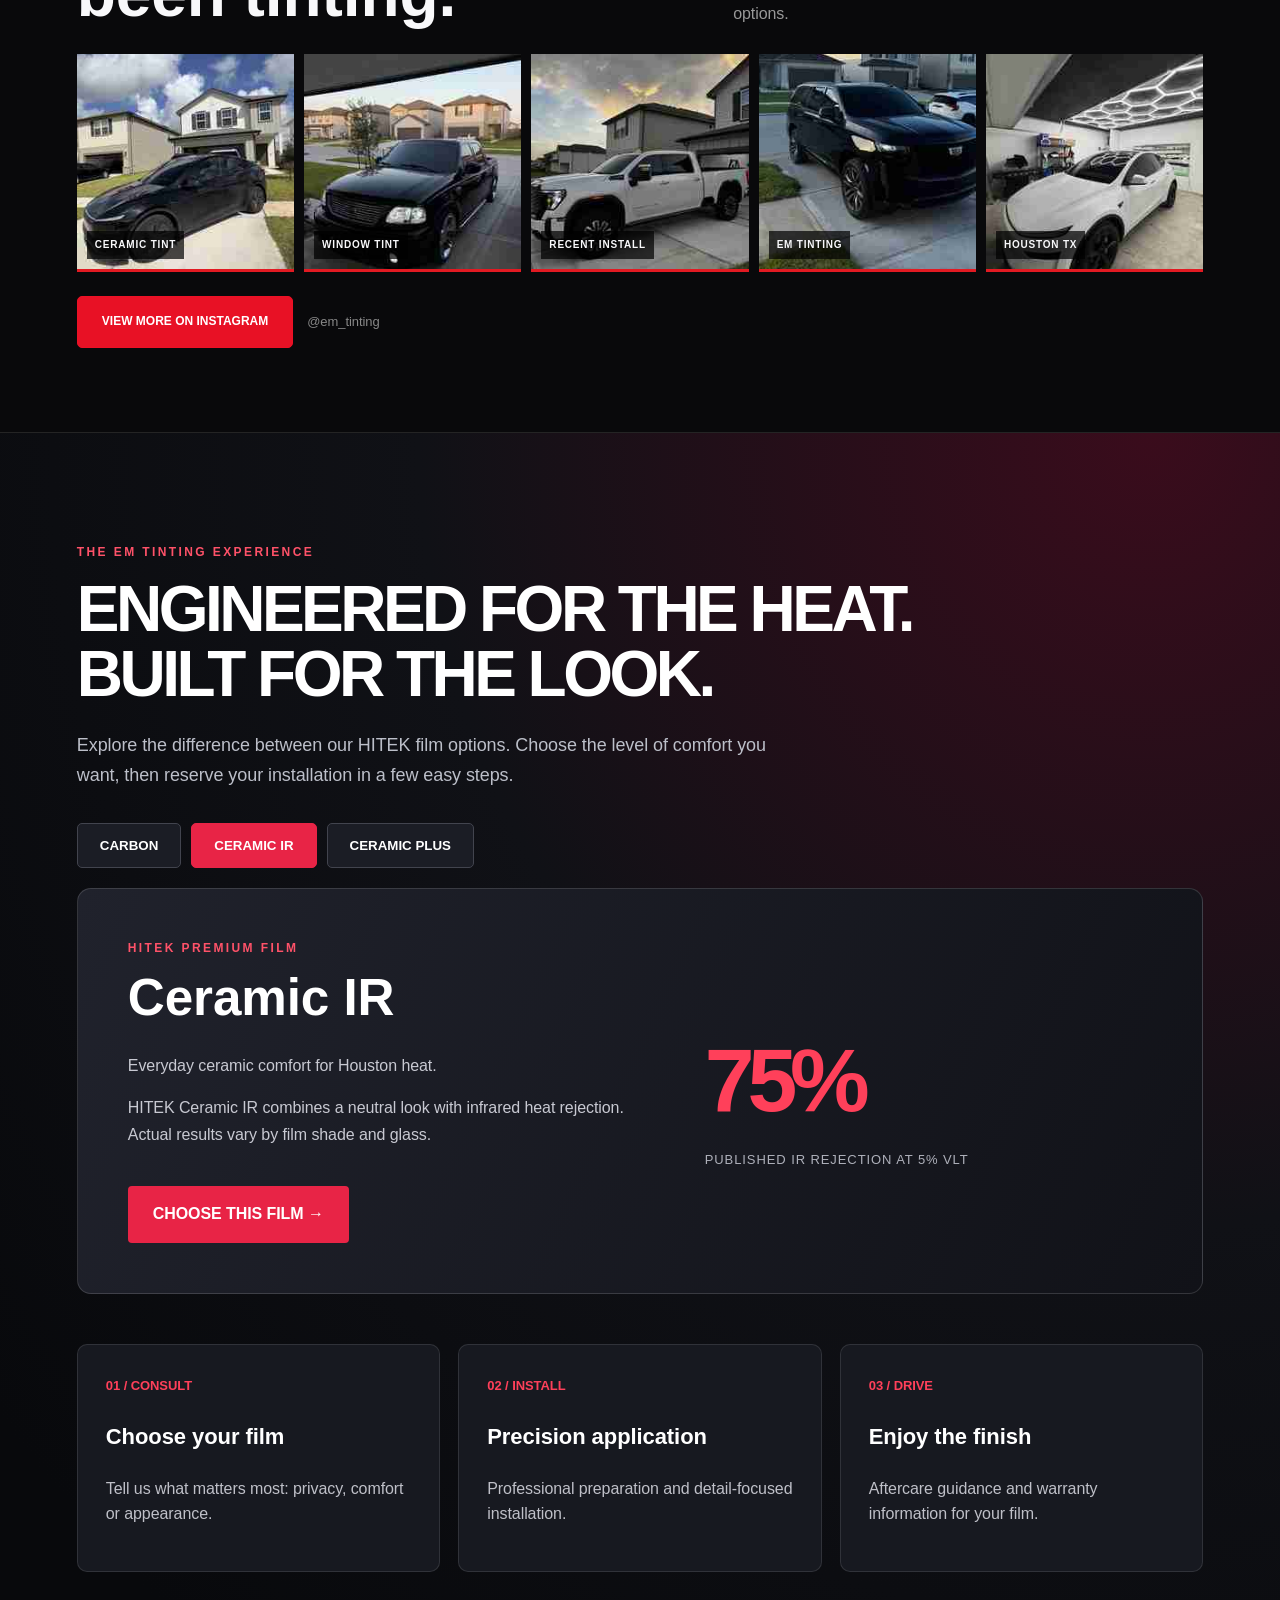
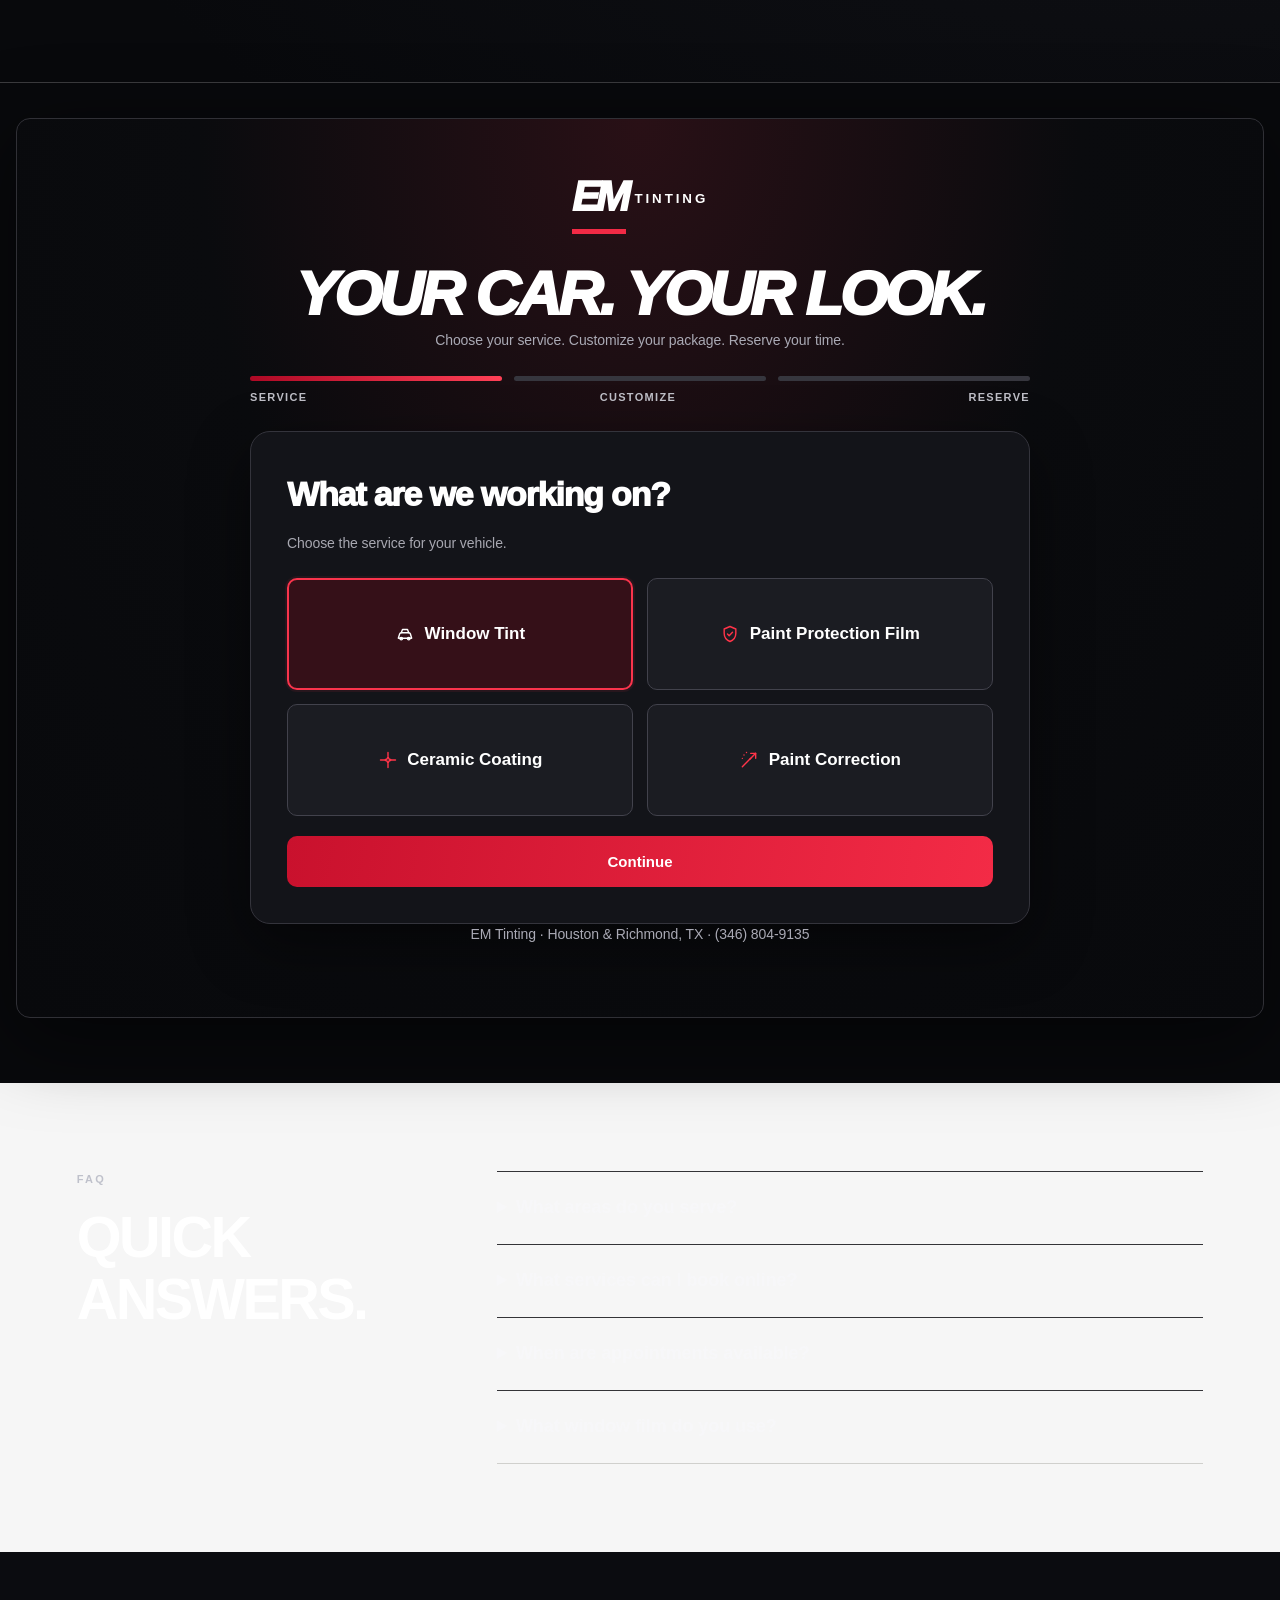
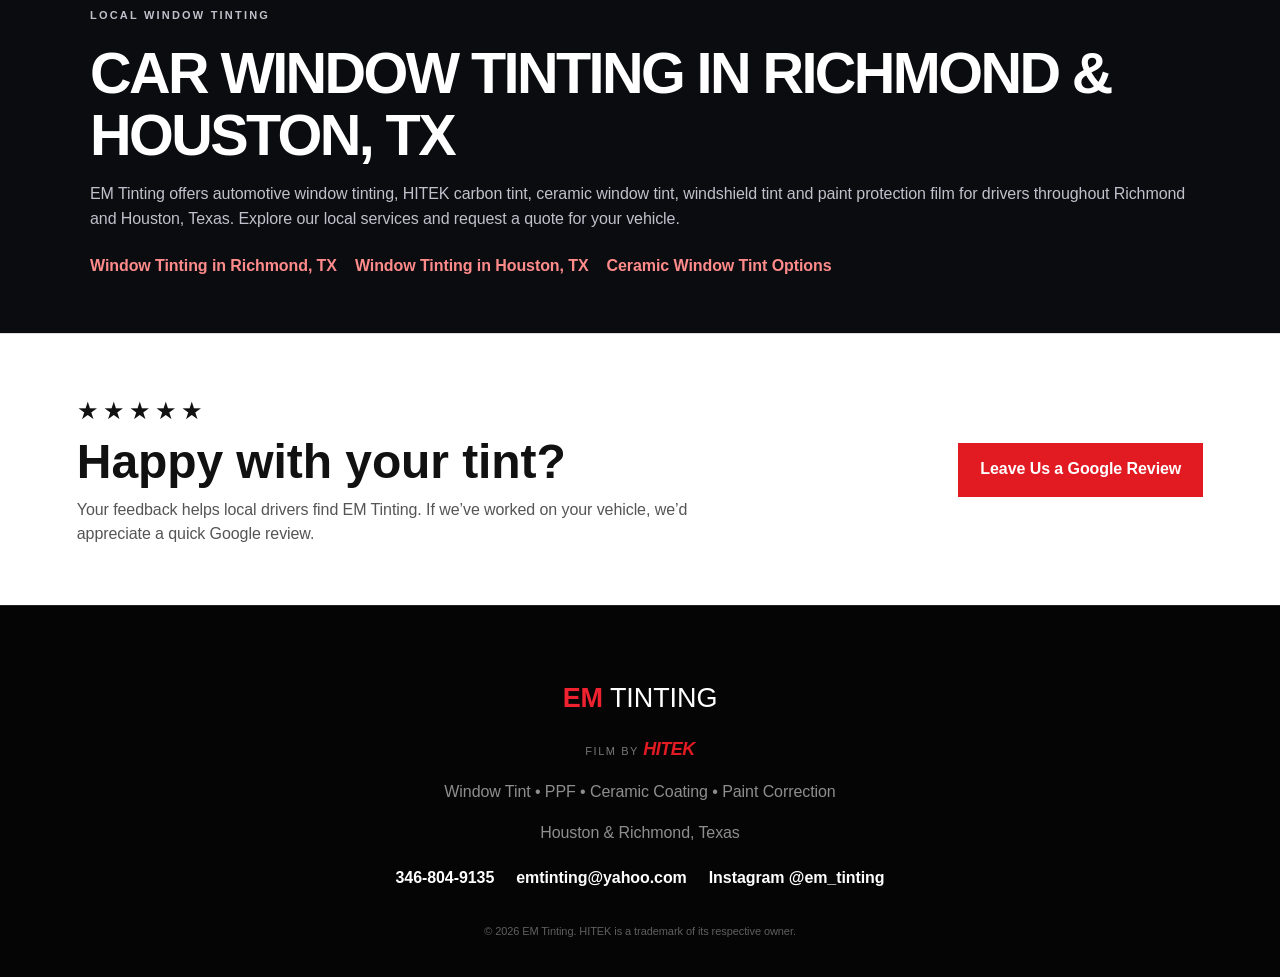
==== commit 734a0d9c: "Homepage polish: open at the top instead of jumping to booking, readable light services section, lin" ====
--- a/index.html
+++ b/index.html
@@ -42,7 +42,7 @@
 <link rel="stylesheet" href="em-red-refresh.css?v=20261111-red1">
 <link rel="stylesheet" href="em-option3-red.css?v=20261111-full2">
 <link rel="stylesheet" href="em-film-details.css?v=20261111-a">
-<link rel="stylesheet" href="em-premium-complete.css?v=20261111-premium1">\n
+<link rel="stylesheet" href="em-premium-complete.css?v=20261111-premium1">
 <link rel="stylesheet" href="em-booking-wizard.css?v=20261111-emoriginal1">
 <style id="em-remove-retired-widgets">#emTintVisualizer,#emPackageBuilder,.em360,.em-exact-ui{display:none!important}a[href="#emTintVisualizer"],a[href="#emPackageBuilder"]{display:none!important}</style>
 <link rel="stylesheet" href="em-black-edition.css?v=20261111-black1">
@@ -151,6 +151,7 @@
 #services .em-service-card-link:hover .em-service-card-cta{text-decoration:underline}
 #services .em-service-card-link:focus-visible{outline:3px solid #df2339;outline-offset:-4px}
 </style>
+<link rel="stylesheet" href="em26-polish.css?v=20261120-1">
 </head>
 <body>
 <header class="site-header em26-header">
@@ -391,7 +392,7 @@
 <script src="em-film-details.js?v=20261111-clickfix2"></script>
 <script src="em-premium-complete.js?v=removed20261111"></script>
 
-<script src="em-booking-wizard-fixed-20261111.js?v=yearselect-timefix-20261111-2"></script>
+<script src="em-booking-wizard-fixed-20261111.js?v=20261120-noscroll-icons"></script>
 <script>document.addEventListener('DOMContentLoaded',()=>{const remove=()=>{document.querySelectorAll('#emTintVisualizer,#emPackageBuilder').forEach(el=>el.remove());document.querySelectorAll('a[href="#emTintVisualizer"],a[href="#emPackageBuilder"]').forEach(el=>el.remove());};remove();setTimeout(remove,700);});</script>
 <script src="em-black-edition.js?v=20261111-black1"></script>
 <script src="em-vehicle-selectors.js?v=20261112-simple3"></script><script>
--- a/em26-polish.css
+++ b/em26-polish.css
@@ -0,0 +1,8 @@
+/* EM Tinting homepage polish — loaded last. */
+/* Services: light tile section so the "What We Do" heading is readable */
+#services.em26-light{background:#f6f6f6!important;color:#080808!important}
+#services.em26-light h2{color:#0b0b0b!important}
+/* Booking form line icons (replace emoji) */
+#emWizard .ew-service button{display:inline-flex;align-items:center;justify-content:center;gap:.6rem}
+#emWizard .ew-ico{flex:none;color:#ff3449}
+#emWizard .ew-service button.chosen .ew-ico{color:#fff}
